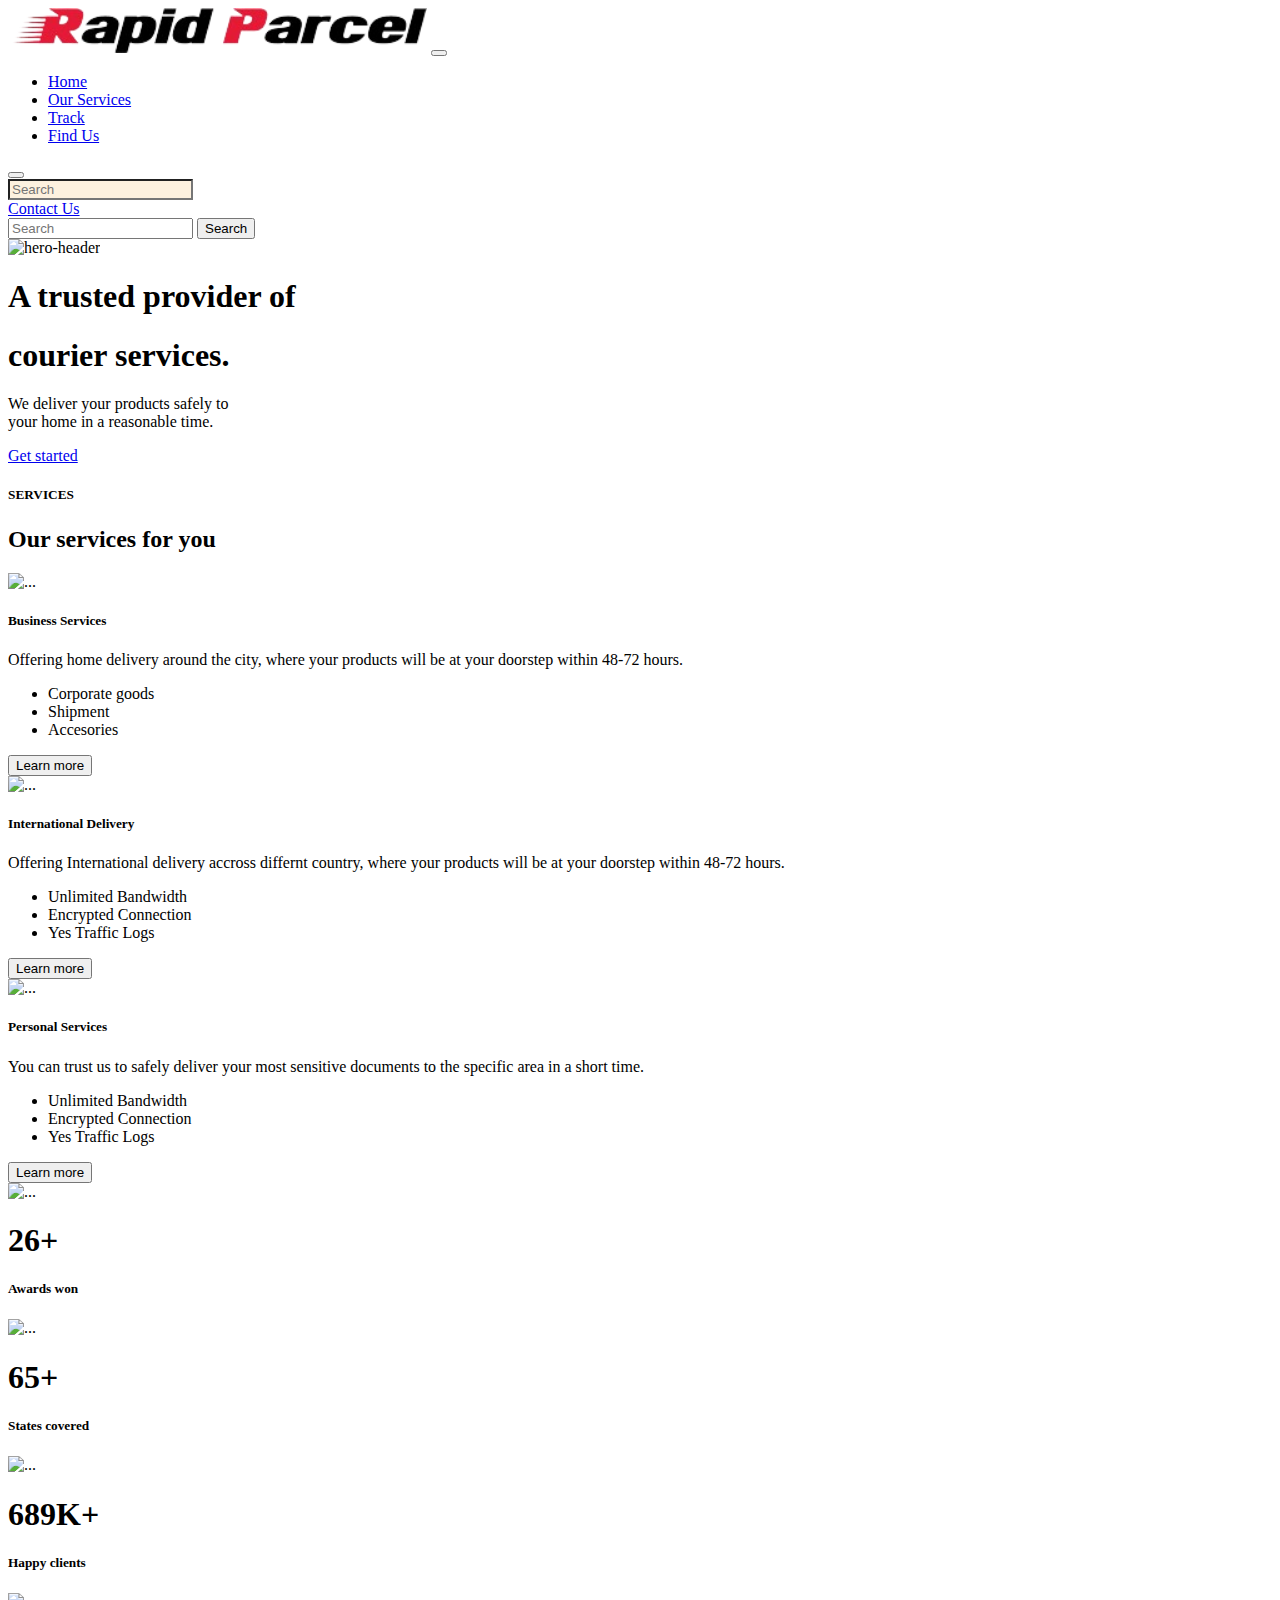
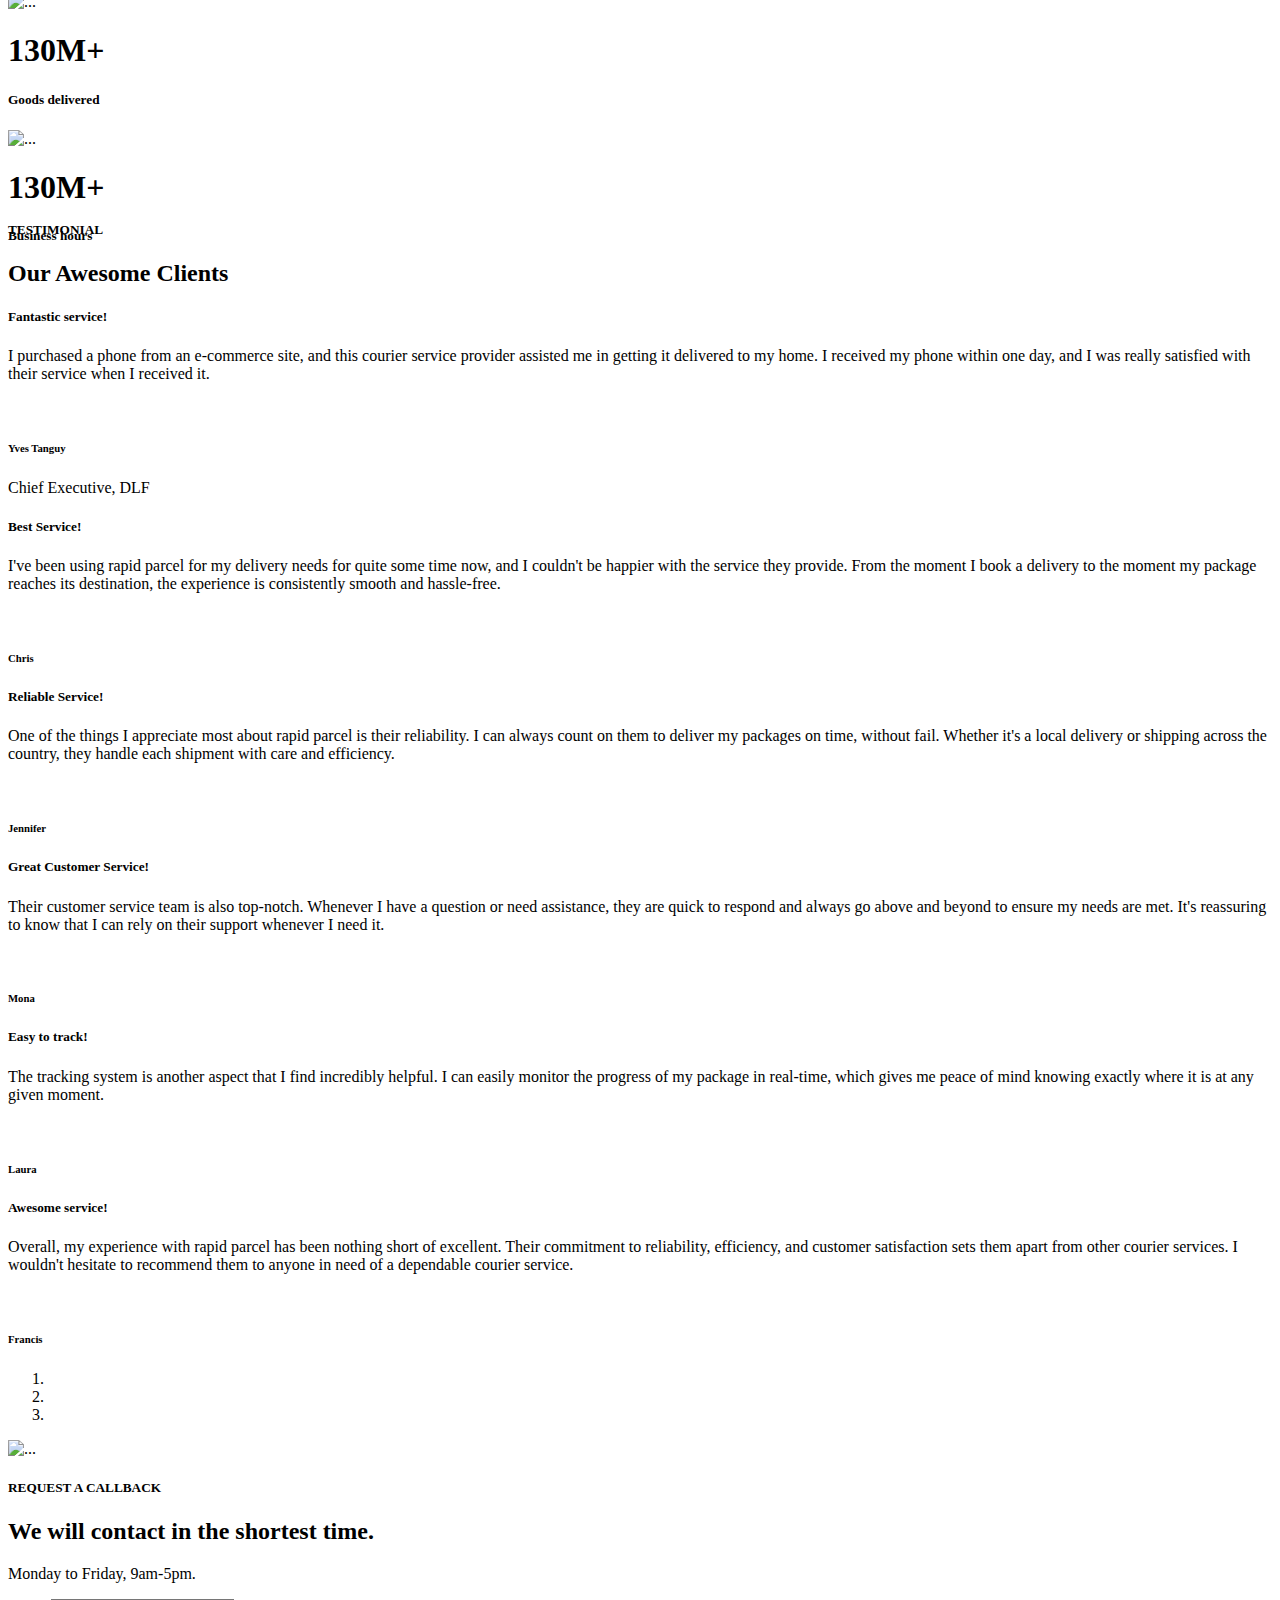
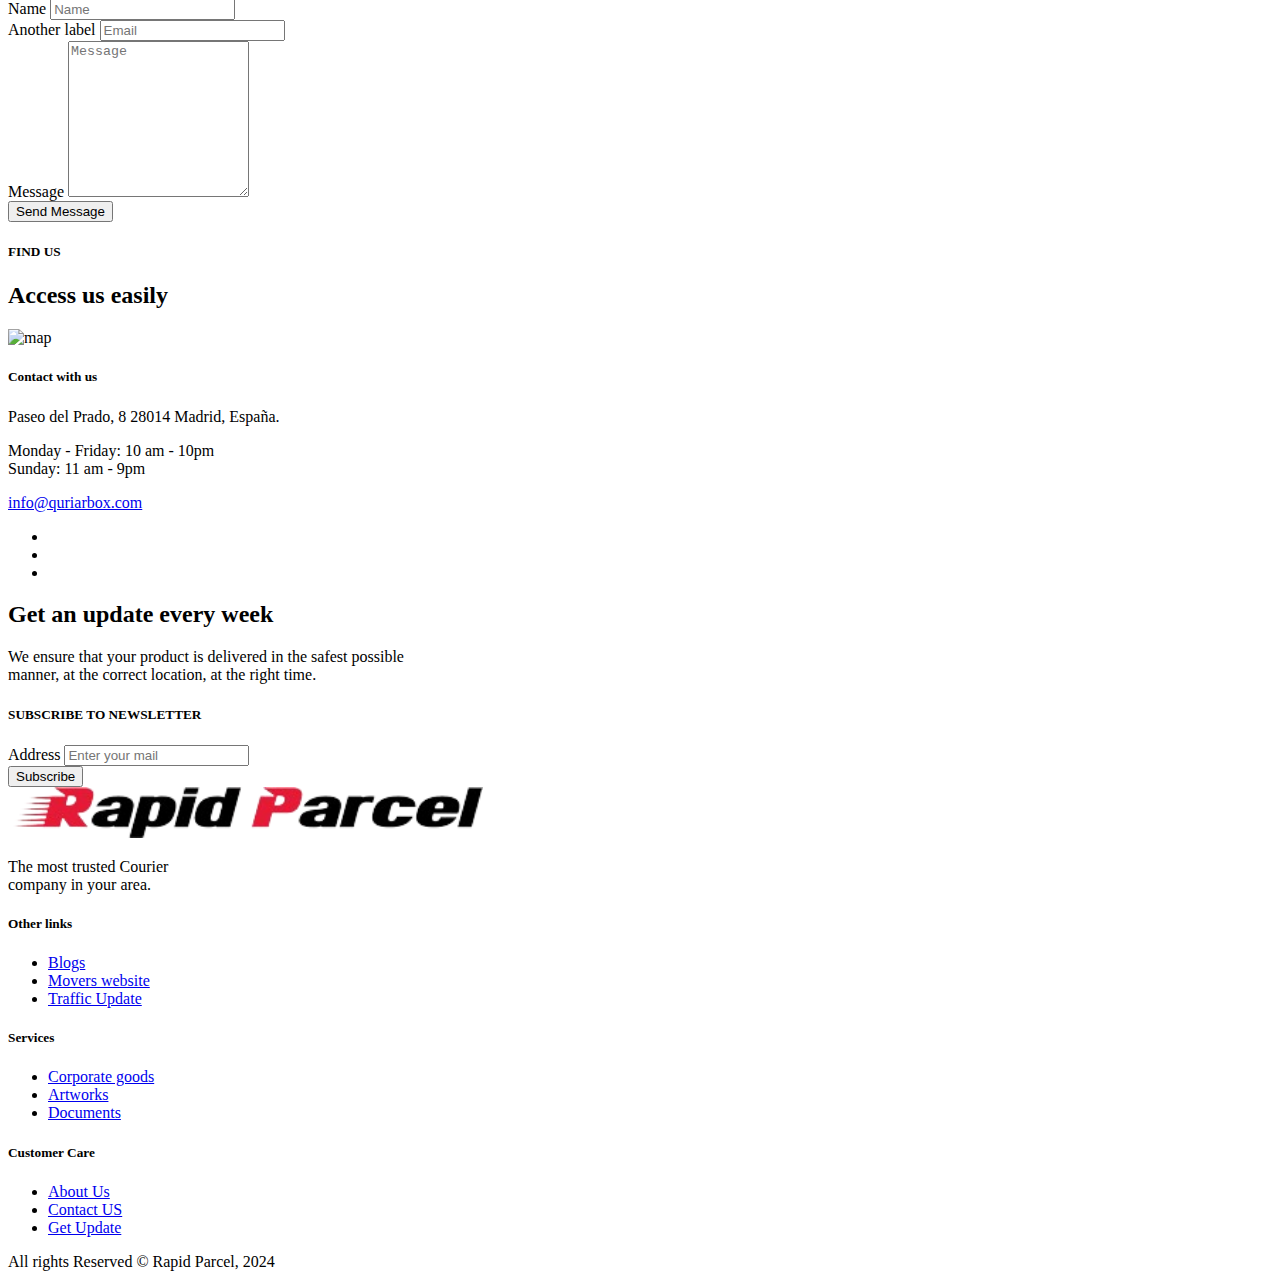
==== index.html @ f8f49213 "update" ====
<!DOCTYPE html>
<html lang="en-US" dir="ltr">

  <head>
    <meta charset="utf-8">
    <meta http-equiv="X-UA-Compatible" content="IE=edge">
    <meta name="viewport" content="width=device-width, initial-scale=1">


    <!-- ===============================================-->
    <!--    Document Title-->
    <!-- ===============================================-->
    <title>Rapid Parcel</title>


    <!-- ===============================================-->
    <!--    Favicons-->
    <!-- ===============================================-->
    <link rel="apple-touch-icon" sizes="180x180" href="assets/img/favicons/apple-touch-icon.png">
    <link rel="icon" type="image/png" sizes="32x32" href="assets/img/favicons/favicon-32x32.png">
    <link rel="icon" type="image/png" sizes="16x16" href="assets/img/favicons/favicon-16x16.png">
    <link rel="shortcut icon" type="image/x-icon" href="assets/img/favicons/favicon.ico">
    <link rel="manifest" href="assets/img/favicons/manifest.json">
    <meta name="msapplication-TileImage" content="assets/img/favicons/mstile-150x150.png">
    <meta name="theme-color" content="#ffffff">


    <!-- ===============================================-->
    <!--    Stylesheets-->
    <!-- ===============================================-->
    <link href="assets/css/theme.css" rel="stylesheet" />

  </head>


  <body>

    <!-- ===============================================-->
    <!--    Main Content-->
    <!-- ===============================================-->
    <main class="main" id="top">
      <nav class="navbar navbar-expand-lg navbar-light fixed-top py-3 d-block" data-navbar-on-scroll="data-navbar-on-scroll">
        <div class="container"><a class="navbar-brand" href="index.html"><img src="/public/assets/img/logo-2.png" height="45" alt="logo" /></a>
          <button class="navbar-toggler" type="button" data-bs-toggle="collapse" data-bs-target="#navbarSupportedContent" aria-controls="navbarSupportedContent" aria-expanded="false" aria-label="Toggle navigation"><span class="navbar-toggler-icon"> </span></button>
          <div class="collapse navbar-collapse border-top border-lg-0 mt-4 mt-lg-0" id="navbarSupportedContent">
            <ul class="navbar-nav ms-auto pt-2 pt-lg-0 font-base">
              <li class="nav-item px-2"><a class="nav-link" aria-current="page" href="index.html">Home</a></li>
              <li class="nav-item px-2"><a class="nav-link" href="#services">Our Services</a></li>
              <li class="nav-item px-2"><a class="nav-link" href="/public/track.html">Track</a></li>
              <li class="nav-item px-2"><a class="nav-link" href="#findUs">Find Us</a></li>
            </ul>
            <div class="dropdown d-none d-lg-block">
              <button class="btn bg-soft-warning ms-2" id="dropdownMenuButton1" type="submit" data-bs-toggle="dropdown" aria-expanded="false"><i class="fas fa-search text-warning"></i></button>
              <div class="dropdown-menu dropdown-menu-lg-end p-0 rounded" aria-labelledby="dropdownMenuButton1" style="top:55px">
                <form>
                  <input class="form-control border-200" type="search" placeholder="Search" aria-label="Search" style="background:#FDF1DF;" />
                </form>
              </div>
            </div><a class="btn btn-primary order-1 order-lg-0 ms-lg-3" href="#!">Contact Us</a>
            <form class="d-flex my-3 d-block d-lg-none">
              <input class="form-control me-2 border-200 bg-light" type="search" placeholder="Search" aria-label="Search" />
              <button class="btn btn-outline-primary" type="submit">Search</button>
            </form>
          </div>
        </div>
      </nav>
      <section class="py-xxl-10 pb-0" id="home">
        <div class="bg-holder bg-size" style="background-image:url(assets/img/gallery/hero-header-bg.png);background-position:top center;background-size:cover;">
        </div>
        <!--/.bg-holder-->

        <div class="container">
          <div class="row align-items-center">
            <div class="col-md-5 col-xl-6 col-xxl-7 order-0 order-md-1 text-end"><img class="pt-7 pt-md-0 w-100" src="assets/img/illustrations/hero.png" alt="hero-header" /></div>
            <div class="col-md-75 col-xl-6 col-xxl-5 text-md-start text-center py-8">
              <h1 class="fw-normal fs-6 fs-xxl-7">A trusted provider of </h1>
              <h1 class="fw-bolder fs-6 fs-xxl-7 mb-2">courier services.</h1>
              <p class="fs-1 mb-5">We deliver your products safely to <br />your home in a reasonable time. </p><a class="btn btn-primary me-2" href="#!" role="button">Get started<i class="fas fa-arrow-right ms-2"></i></a>
            </div>
          </div>
        </div>
      </section>


      <!-- ============================================-->
      <!-- <section> begin ============================-->
      <section class="py-7" id="services" container-xl="container-xl">

        <div class="container">
          <div class="row justify-content-center">
            <div class="col-md-8 col-lg-5 text-center mb-3">
              <h5 class="text-danger">SERVICES</h5>
              <h2>Our services for you</h2>
            </div>
          </div>
          <div class="row h-100 justify-content-center">
            <div class="col-md-4 pt-4 px-md-2 px-lg-3">
              <div class="card h-100 px-lg-5 card-span">
                <div class="card-body d-flex flex-column justify-content-around">
                  <div class="text-center pt-5"><img class="img-fluid" src="assets/img/icons/services-1.svg" alt="..." />
                    <h5 class="my-4">Business Services</h5>
                  </div>
                  <p>Offering home delivery around the city, where your products will be at your doorstep within 48-72 hours.</p>
                  <ul class="list-unstyled">
                    <li class="mb-2"><span class="me-2"><i class="fas fa-circle text-primary" style="font-size:.5rem"></i></span>Corporate goods
                    </li>
                    <li class="mb-2"><span class="me-2"><i class="fas fa-circle text-primary" style="font-size:.5rem"></i></span>Shipment
                    </li>
                    <li class="mb-2"><span class="me-2"><i class="fas fa-circle text-primary" style="font-size:.5rem"></i></span>Accesories
                    </li>
                  </ul>
                  <div class="text-center my-5">
                    <div class="d-grid">
                      <button class="btn btn-outline-danger" type="submit">Learn more </button>
                    </div>
                  </div>
                </div>
              </div>
            </div>
            <div class="col-md-4 pt-4 px-md-2 px-lg-3">
              <div class="card h-100 px-lg-5 card-span">
                <div class="card-body d-flex flex-column justify-content-around">
                  <div class="text-center pt-5"><img class="img-fluid" src="assets/img/icons/services-2.svg" alt="..." />
                    <h5 class="my-4">International Delivery</h5>
                  </div>
                  <p>Offering International delivery accross differnt country, where your products will be at your doorstep within 48-72 hours.</p>
                  <ul class="list-unstyled">
                    <li class="mb-2"><span class="me-2"><i class="fas fa-circle text-primary" style="font-size:.5rem"></i></span>Unlimited Bandwidth
                    </li>
                    <li class="mb-2"><span class="me-2"><i class="fas fa-circle text-primary" style="font-size:.5rem"></i></span>Encrypted Connection
                    </li>
                    <li class="mb-2"><span class="me-2"><i class="fas fa-circle text-primary" style="font-size:.5rem"></i></span>Yes Traffic Logs
                    </li>
                  </ul>
                  <div class="text-center my-5">
                    <div class="d-grid">
                      <button class="btn btn-danger hover-top btn-glow border-0" type="submit">Learn more</button>
                    </div>
                  </div>
                </div>
              </div>
            </div>
            <div class="col-md-4 pt-4 px-md-2 px-lg-3">
              <div class="card h-100 px-lg-5 card-span">
                <div class="card-body d-flex flex-column justify-content-around">
                  <div class="text-center pt-5"><img class="img-fluid" src="assets/img/icons/services-3.svg" alt="..." />
                    <h5 class="my-4">Personal Services</h5>
                  </div>
                  <p>You can trust us to safely deliver your most sensitive documents to the specific area in a short time.</p>
                  <ul class="list-unstyled">
                    <li class="mb-2"><span class="me-2"><i class="fas fa-circle text-primary" style="font-size:.5rem"></i></span>Unlimited Bandwidth
                    </li>
                    <li class="mb-2"><span class="me-2"><i class="fas fa-circle text-primary" style="font-size:.5rem"></i></span>Encrypted Connection
                    </li>
                    <li class="mb-2"><span class="me-2"><i class="fas fa-circle text-primary" style="font-size:.5rem"></i></span>Yes Traffic Logs
                    </li>
                  </ul>
                  <div class="text-center my-5">
                    <div class="d-grid">
                      <button class="btn btn-outline-danger" type="submit">Learn more </button>
                    </div>
                  </div>
                </div>
              </div>
            </div>
          </div>
        </div>
        <!-- end of .container-->

      </section>
      <!-- <section> close ============================-->
      <!-- ============================================-->




      <!-- ============================================-->
      <!-- <section> begin ============================-->
      <section class="pt-7 pb-0">

        <div class="container">
          <div class="row">
            <div class="col-6 col-lg mb-5">
              <div class="text-center"><img src="assets/img/icons/awards.png" alt="..." />
                <h1 class="text-primary mt-4">26+</h1>
                <h5 class="text-800">Awards won</h5>
              </div>
            </div>
            <div class="col-6 col-lg mb-5">
              <div class="text-center"><img src="assets/img/icons/states.png" alt="..." />
                <h1 class="text-primary mt-4">65+</h1>
                <h5 class="text-800">States covered</h5>
              </div>
            </div>
            <div class="col-6 col-lg mb-5">
              <div class="text-center"><img src="assets/img/icons/clients.png" alt="..." />
                <h1 class="text-primary mt-4">689K+</h1>
                <h5 class="text-800">Happy clients</h5>
              </div>
            </div>
            <div class="col-6 col-lg mb-5">
              <div class="text-center"><img src="assets/img/icons/goods.png" alt="..." />
                <h1 class="text-primary mt-4">130M+</h1>
                <h5 class="text-800">Goods delivered</h5>
              </div>
            </div>
            <div class="col-6 col-lg mb-5">
              <div class="text-center"><img src="assets/img/icons/business.png" alt="..." />
                <h1 class="text-primary mt-4">130M+</h1>
                <h5 class="text-800">Business hours</h5>
              </div>
            </div>
          </div>
        </div>
        <!-- end of .container-->

      </section>
      <!-- <section> close ============================-->
      <!-- ============================================-->




      <!-- ============================================-->
      <!-- <section> begin ============================-->
      <section>
<!-- 
        <div class="container">
          <div class="row">
            <div class="col-12">
              <div class="card bg-dark text-white py-4 py-sm-0"><img class="w-100" src="assets/img/gallery/video.png" alt="video" />
                <div class="card-img-overlay bg-dark-gradient d-flex flex-column flex-center"><img src="assets/img/icons/play.png" width="80" alt="play" />
                  <h5 class="text-primary">FASTEST DELIVERY</h5>
                  <p class="text-center">You can get your valuable item in the fastest period of<br class="d-none d-sm-block" />time with safety. Because your emergency<br class="d-none d-sm-block" />is our first priority.</p><a class="stretched-link" href="#" data-bs-toggle="modal" data-bs-target="#exampleModal"></a>
                  <div class="modal fade" id="exampleModal" tabindex="-1" aria-labelledby="exampleModalLabel" aria-hidden="true">
                    <div class="modal-dialog modal-lg modal-dialog-centered">
                      <div class="modal-content overflow-hidden">
                        <div class="modal-header p-0">
                          <div class="ratio ratio-16x9" id="exampleModalLabel">
                            <iframe src="https://www.youtube.com/embed/TlcP2aTOp-Q" title="YouTube video" allowfullscreen="allowfullscreen"></iframe>
                          </div>
                        </div>
                        <div class="modal-footer">
                          <button class="btn btn-primary" type="button" data-bs-dismiss="modal">Close</button>
                        </div>
                      </div>
                    </div>
                  </div>
                </div>
              </div>
            </div>
          </div>
        </div> -->
        <!-- end of .container-->

      </section>
      <!-- <section> close ============================-->
      <!-- ============================================-->




      <!-- ============================================-->
      <!-- <section> begin ============================-->
      <section class="py-7">

        <div class="container-fluid">
          <div class="row flex-center">
            <div class="bg-holder bg-size" style="background-image:url(assets/img/gallery/quote.png);background-position:top;background-size:auto;margin-left:-270px;margin-top:-45px;">
            </div>
            <!--/.bg-holder-->

            <div class="col-md-8 col-lg-5 text-center">
              <h5 class="text-danger">TESTIMONIAL</h5>
              <h2>Our Awesome Clients</h2>
            </div>
          </div>
          <div class="carousel slide pt-6" id="carouselExampleDark" data-bs-ride="carousel">
            <div class="carousel-inner">
              <div class="carousel-item active" data-bs-interval="10000">
                <div class="row h-100">
                  <div class="col-md-4 mb-3 mb-md-0">
                    <div class="card h-100 card-span p-3">
                      <div class="card-body">
                        <h5 class="mb-0 text-primary">Fantastic service!</h5>
                        <p class="card-text pt-3">I purchased a phone from an e-commerce site, and this courier service provider assisted me in getting it delivered to my home. I received my phone within one day, and I was really satisfied with their service when I received it. </p>
                        <div class="d-xl-flex justify-content-between align-items-center">
                          <div class="d-flex align-items-center mb-3"><i class="fas fa-star text-primary me-1"></i><i class="fas fa-star text-primary me-1"></i><i class="fas fa-star text-primary me-1"></i><i class="fas fa-star text-primary me-1"></i><i class="fas fa-star text-primary me-1"></i></div>
                          <div class="d-flex align-items-center"><img class="img-fluid" src="assets/img/icons/avatar.png" alt="" />
                            <div class="flex-1 ms-3">
                              <h6 class="mb-0 fs--1 text-1000 fw-medium">Yves Tanguy</h6>
                              <p class="fs--2 fw-normal mb-0">Chief Executive, DLF</p>
                            </div>
                          </div>
                        </div>
                      </div>
                    </div>
                  </div>
                  <div class="col-md-4 mb-3 mb-md-0">
                    <div class="card h-100 card-span p-3">
                      <div class="card-body">
                        <h5 class="mb-0 text-primary">Best Service!</h5>
                        <p class="card-text pt-3">I've been using rapid parcel for my delivery needs for quite some time now, and I couldn't be happier with the service they provide. From the moment I book a delivery to the moment my package reaches its destination, the experience is consistently smooth and hassle-free.</p>
                        <div class="d-xl-flex justify-content-between align-items-center">
                          <div class="d-flex align-items-center mb-3"><i class="fas fa-star text-primary me-1"></i><i class="fas fa-star text-primary me-1"></i><i class="fas fa-star text-primary me-1"></i><i class="fas fa-star text-primary me-1"></i><i class="fas fa-star text-primary me-1"></i></div>
                          <div class="d-flex align-items-center"><img class="img-fluid" src="assets/img/icons/avatar.png" alt="" />
                            <div class="flex-1 ms-3">
                              <h6 class="mb-0 fs--1 text-1000 fw-medium">Chris</h6>
                              <!-- <p class="fs--2 fw-normal mb-0">Chief Executive, DLF</p> -->
                            </div>
                          </div>
                        </div>
                      </div>
                    </div>
                  </div>
                  <div class="col-md-4 mb-3 mb-md-0">
                    <div class="card h-100 card-span p-3">
                      <div class="card-body">
                        <h5 class="mb-0 text-primary">Reliable Service!</h5>
                        <p class="card-text pt-3">One of the things I appreciate most about rapid parcel is their reliability. I can always count on them to deliver my packages on time, without fail. Whether it's a local delivery or shipping across the country, they handle each shipment with care and efficiency.</p>
                        <div class="d-xl-flex justify-content-between align-items-center">
                          <div class="d-flex align-items-center mb-3"><i class="fas fa-star text-primary me-1"></i><i class="fas fa-star text-primary me-1"></i><i class="fas fa-star text-primary me-1"></i><i class="fas fa-star text-primary me-1"></i><i class="fas fa-star text-primary me-1"></i></div>
                          <div class="d-flex align-items-center"><img class="img-fluid" src="assets/img/icons/avatar.png" alt="" />
                            <div class="flex-1 ms-3">
                              <h6 class="mb-0 fs--1 text-1000 fw-medium">Jennifer</h6>
                              <p class="fs--2 fw-normal mb-0"></p>
                            </div>
                          </div>
                        </div>
                      </div>
                    </div>
                  </div>
                </div>
              </div>
              <div class="carousel-item" data-bs-interval="2000">
                <div class="row h-100">
                  <div class="col-md-4 mb-3 mb-md-0">
                    <div class="card h-100 card-span p-3">
                      <div class="card-body">
                        <h5 class="mb-0 text-primary">Great Customer Service!</h5>
                        <p class="card-text pt-3">Their customer service team is also top-notch. Whenever I have a question or need assistance, they are quick to respond and always go above and beyond to ensure my needs are met. It's reassuring to know that I can rely on their support whenever I need it.</p>
                        <div class="d-xl-flex justify-content-between align-items-center">
                          <div class="d-flex align-items-center mb-3"><i class="fas fa-star text-primary me-1"></i><i class="fas fa-star text-primary me-1"></i><i class="fas fa-star text-primary me-1"></i><i class="fas fa-star text-primary me-1"></i><i class="fas fa-star text-primary me-1"></i></div>
                          <div class="d-flex align-items-center"><img class="img-fluid" src="assets/img/icons/avatar.png" alt="" />
                            <div class="flex-1 ms-3">
                              <h6 class="mb-0 fs--1 text-1000 fw-medium">Mona</h6>
                              <p class="fs--2 fw-normal mb-0"></p>
                            </div>
                          </div>
                        </div>
                      </div>
                    </div>
                  </div>
                  <div class="col-md-4 mb-3 mb-md-0">
                    <div class="card h-100 card-span p-3">
                      <div class="card-body">
                        <h5 class="mb-0 text-primary">Easy to track!</h5>
                        <p class="card-text pt-3">The tracking system is another aspect that I find incredibly helpful. I can easily monitor the progress of my package in real-time, which gives me peace of mind knowing exactly where it is at any given moment.</p>
                        <div class="d-xl-flex justify-content-between align-items-center">
                          <div class="d-flex align-items-center mb-3"><i class="fas fa-star text-primary me-1"></i><i class="fas fa-star text-primary me-1"></i><i class="fas fa-star text-primary me-1"></i><i class="fas fa-star text-primary me-1"></i><i class="fas fa-star text-primary me-1"></i></div>
                          <div class="d-flex align-items-center"><img class="img-fluid" src="assets/img/icons/avatar.png" alt="" />
                            <div class="flex-1 ms-3">
                              <h6 class="mb-0 fs--1 text-1000 fw-medium">Laura</h6>
                              <p class="fs--2 fw-normal mb-0"></p>
                            </div>
                          </div>
                        </div>
                      </div>
                    </div>
                  </div>
                  <div class="col-md-4 mb-3 mb-md-0">
                    <div class="card h-100 card-span p-3">
                      <div class="card-body">
                        <h5 class="mb-0 text-primary">Awesome service!</h5>
                        <p class="card-text pt-3">Overall, my experience with rapid parcel has been nothing short of excellent. Their commitment to reliability, efficiency, and customer satisfaction sets them apart from other courier services. I wouldn't hesitate to recommend them to anyone in need of a dependable courier service.</p>
                        <div class="d-xl-flex justify-content-between align-items-center">
                          <div class="d-flex align-items-center mb-3"><i class="fas fa-star text-primary me-1"></i><i class="fas fa-star text-primary me-1"></i><i class="fas fa-star text-primary me-1"></i><i class="fas fa-star text-primary me-1"></i><i class="fas fa-star text-primary me-1"></i></div>
                          <div class="d-flex align-items-center"><img class="img-fluid" src="assets/img/icons/avatar.png" alt="" />
                            <div class="flex-1 ms-3">
                              <h6 class="mb-0 fs--1 text-1000 fw-medium">Francis</h6>
                              <p class="fs--2 fw-normal mb-0"></p>
                            </div>
                          </div>
                        </div>
                      </div>
                    </div>
                  </div>
                </div>
              </div>
              <!-- <div class="carousel-item">
                <div class="row h-100">
                  <div class="col-md-4 mb-3 mb-md-0">
                    <div class="card h-100 card-span p-3">
                      <div class="card-body">
                        <h5 class="mb-0 text-primary">Fantastic service!</h5>
                        <p class="card-text pt-3">I purchased a phone from an e-commerce site, and this courier service provider assisted me in getting it delivered to my home. I received my phone within one day, and I was really satisfied with their service when I received it. </p>
                        <div class="d-xl-flex justify-content-between align-items-center">
                          <div class="d-flex align-items-center mb-3"><i class="fas fa-star text-primary me-1"></i><i class="fas fa-star text-primary me-1"></i><i class="fas fa-star text-primary me-1"></i><i class="fas fa-star text-primary me-1"></i><i class="fas fa-star text-primary me-1"></i></div>
                          <div class="d-flex align-items-center"><img class="img-fluid" src="assets/img/icons/avatar.png" alt="" />
                            <div class="flex-1 ms-3">
                              <h6 class="mb-0 fs--1 text-1000 fw-medium">Yves Tanguy</h6>
                              <p class="fs--2 fw-normal mb-0">Chief Executive, DLF</p>
                            </div>
                          </div>
                        </div>
                      </div>
                    </div>
                  </div>
                  <div class="col-md-4 mb-3 mb-md-0">
                    <div class="card h-100 card-span p-3">
                      <div class="card-body">
                        <h5 class="mb-0 text-primary">Fantastic service!</h5>
                        <p class="card-text pt-3">“I purchased a phone from an e-commerce site, and this courier service provider assisted me in getting it delivered to my home. I received my phone within one day, and I was really satisfied with their service when I received it. </p>
                        <div class="d-xl-flex justify-content-between align-items-center">
                          <div class="d-flex align-items-center mb-3"><i class="fas fa-star text-primary me-1"></i><i class="fas fa-star text-primary me-1"></i><i class="fas fa-star text-primary me-1"></i><i class="fas fa-star text-primary me-1"></i><i class="fas fa-star text-primary me-1"></i></div>
                          <div class="d-flex align-items-center"><img class="img-fluid" src="assets/img/icons/avatar.png" alt="" />
                            <div class="flex-1 ms-3">
                              <h6 class="mb-0 fs--1 text-1000 fw-medium">Kim Young Jou</h6>
                              <p class="fs--2 fw-normal mb-0">Chief Executive, DLF</p>
                            </div>
                          </div>
                        </div>
                      </div>
                    </div>
                  </div>
                  <div class="col-md-4 mb-3 mb-md-0">
                    <div class="card h-100 card-span p-3">
                      <div class="card-body">
                        <h5 class="mb-0 text-primary">Fantastic service!</h5>
                        <p class="card-text pt-3">I purchased a phone from an e-commerce site, and this courier service provider assisted me in getting it delivered to my home. I received my phone within one day, and I was really satisfied with their service when I received it. .</p>
                        <div class="d-xl-flex justify-content-between align-items-center">
                          <div class="d-flex align-items-center mb-3"><i class="fas fa-star text-primary me-1"></i><i class="fas fa-star text-primary me-1"></i><i class="fas fa-star text-primary me-1"></i><i class="fas fa-star text-primary me-1"></i><i class="fas fa-star text-primary me-1"></i></div>
                          <div class="d-flex align-items-center"><img class="img-fluid" src="assets/img/icons/avatar.png" alt="" />
                            <div class="flex-1 ms-3">
                              <h6 class="mb-0 fs--1 text-1000 fw-medium">Yves Tanguy</h6>
                              <p class="fs--2 fw-normal mb-0">Chief Executive, DLF</p>
                            </div>
                          </div>
                        </div>
                      </div>
                    </div>
                  </div>
                </div>
              </div> -->
            </div>
            <div class="row px-3 px-md-0 mt-6">
              <div class="col-12 position-relative">
                <ol class="carousel-indicators">
                  <li class="active" data-bs-target="#carouselExampleDark" data-bs-slide-to="0"></li>
                  <li data-bs-target="#carouselExampleDark" data-bs-slide-to="1"></li>
                  <li data-bs-target="#carouselExampleDark" data-bs-slide-to="2"></li>
                </ol>
              </div>
            </div>
          </div>
        </div>
        <!-- end of .container-->

      </section>
      <!-- <section> close ============================-->
      <!-- ============================================-->




      <!-- ============================================-->
      <!-- <section> begin ============================-->
      <section>

        <div class="container">
          <div class="row justify-content-center">
            <div class="col-md-6 col-lg-5 col-xl-4"><img src="assets/img/illustrations/callback.png" alt="..." />
              <h5 class="text-danger">REQUEST A CALLBACK</h5>
              <h2>We will contact in the shortest time.</h2>
              <p class="text-muted">Monday to Friday, 9am-5pm.</p>
            </div>
            <div class="col-md-6 col-lg-5 col-xl-4">
              <form class="row">
                <div class="mb-3">
                  <label class="form-label visually-hidden" for="inputName">Name</label>
                  <input class="form-control form-quriar-control" id="inputName" type="text" placeholder="Name" />
                </div>
                <div class="mb-3">
                  <label class="form-label visually-hidden" for="inputEmail">Another label</label>
                  <input class="form-control form-quriar-control" id="inputEmail" type="email" placeholder="Email" />
                </div>
                <div class="mb-5">
                  <label class="form-label visually-hidden" for="validationTextarea">Message</label>
                  <textarea class="form-control form-quriar-control is-invalid border-400" id="validationTextarea" placeholder="Message" style="height: 150px" required="required"></textarea>
                </div>
                <div class="d-grid">
                  <button class="btn btn-primary" type="submit">Send Message<i class="fas fa-paper-plane ms-2"></i></button>
                </div>
              </form>
            </div>
          </div>
        </div>
        <!-- end of .container-->

      </section>
      <!-- <section> close ============================-->
      <!-- ============================================-->




      <!-- ============================================-->
      <!-- <section> begin ============================-->
      <section id="findUs">

        <div class="container">
          <div class="row justify-content-center">
            <div class="col-md-8 col-lg-5 mb-6 text-center">
              <h5 class="text-danger">FIND US</h5>
              <h2>Access us easily</h2>
            </div>
            <div class="col-12">
              <div class="card card-span rounded-2 mb-3">
                <div class="row">
                  <div class="col-md-6 col-lg-7 d-flex"><img class="w-100 fit-cover rounded-md-start rounded-top rounded-md-top-0" src="assets/img/gallery/map.svg" alt="map" /></div>
                  <div class="col-md-6 col-lg-5 d-flex flex-center">
                    <div class="card-body">
                      <h5>Contact with us</h5>
                      <p class="text-700 my-4"> <i class="fas fa-map-marker-alt text-warning me-3"></i><span>Paseo del Prado, 8 28014 Madrid, España.</span></p>
                      <p><i class="fas fa-phone-alt text-warning me-3"></i><span class="text-700">Monday - Friday: 10 am - 10pm<br/><span class="ps-4">Sunday: 11 am - 9pm  </span></span></p>
                      <p><i class="fas fa-envelope text-warning me-3"> </i><a class="text-700" href="mailto:vctung@outlook.com"> info@quriarbox.com</a></p>
                      <ul class="list-unstyled list-inline mt-5">
                        <li class="list-inline-item"><a class="text-decoration-none" href="#!"><i class="fab fa-facebook-square fs-2"></i></a></li>
                        <li class="list-inline-item"><a class="text-decoration-none" href="#!"><i class="fab fa-instagram-square fs-2"></i></a></li>
                        <li class="list-inline-item"><a class="text-decoration-none" href="#!"><i class="fab fa-twitter-square fs-2"></i></a></li>
                      </ul>
                    </div>
                  </div>
                </div>
              </div>
              <div class="text-center">
                <!-- <button class="btn btn-primary px-5" type="submit"><i class="fas fa-phone-alt me-2"></i><a class="text-light" href="tel:123-456789">Call us to delivery 123-456789</a></button> -->
              </div>
            </div>
          </div>
        </div>
        <!-- end of .container-->

      </section>
      <!-- <section> close ============================-->
      <!-- ============================================-->




      <!-- ============================================-->
      <!-- <section> begin ============================-->
      <section class="bg-1000">

        <div class="container">
          <div class="row">
            <div class="col-lg-6">
              <h2 class="fw-bold text-white">Get an update every week</h2>
              <p class="text-300">We ensure that your product is delivered in the safest possible<br />manner, at the correct location, at the right time.</p>
            </div>
            <div class="col-lg-6">
              <h5 class="text-primary mb-3">SUBSCRIBE TO NEWSLETTER </h5>
              <form class="row gx-2 gy-2 align-items-center">
                <div class="col">
                  <div class="input-group-icon">
                    <label class="visually-hidden" for="inputEmailCta">Address</label>
                    <input class="form-control input-box form-quriar-control text-light" id="inputEmailCta" type="email" placeholder="Enter your mail" />
                  </div>
                </div>
                <div class="d-grid gap-3 col-sm-auto">
                  <button class="btn btn-danger" type="submit">Subscribe</button>
                </div>
              </form>
            </div>
          </div>
        </div>
        <!-- end of .container-->

      </section>
      <!-- <section> close ============================-->
      <!-- ============================================-->




      <!-- ============================================-->
      <!-- <section> begin ============================-->
      <section class="bg-900 pb-0 pt-5">

        <div class="container">
          <div class="row">
            <div class="col-12 col-sm-12 col-lg-6 mb-4 order-0 order-sm-0"><a class="text-decoration-none" href="#"><img src="/public/assets/img/logo-2.png" height="51" alt="" /></a>
              <p class="text-500 my-4">The most trusted Courier<br />company in your area.</p>
            </div>
            <div class="col-6 col-sm-4 col-lg-2 mb-3 order-2 order-sm-1">
              <h5 class="lh-lg fw-bold mb-4 text-light font-sans-serif">Other links </h5>
              <ul class="list-unstyled mb-md-4 mb-lg-0">
                <li class="lh-lg"><a class="text-500" href="#!">Blogs</a></li>
                <li class="lh-lg"><a class="text-500" href="#!">Movers website</a></li>
                <li class="lh-lg"><a class="text-500" href="#!">Traffic Update</a></li>
              </ul>
            </div>
            <div class="col-6 col-sm-4 col-lg-2 mb-3 order-3 order-sm-2">
              <h5 class="lh-lg fw-bold text-light mb-4 font-sans-serif">Services</h5>
              <ul class="list-unstyled mb-md-4 mb-lg-0">
                <li class="lh-lg"><a class="text-500" href="#!">Corporate goods</a></li>
                <li class="lh-lg"><a class="text-500" href="#!">Artworks</a></li>
                <li class="lh-lg"><a class="text-500" href="#!">Documents</a></li>
              </ul>
            </div>
            <div class="col-6 col-sm-4 col-lg-2 mb-3 order-3 order-sm-2">
              <h5 class="lh-lg fw-bold text-light mb-4 font-sans-serif"> Customer Care</h5>
              <ul class="list-unstyled mb-md-4 mb-lg-0">
                <li class="lh-lg"><a class="text-500" href="#!">About Us</a></li>
                <li class="lh-lg"><a class="text-500" href="#!">Contact US</a></li>
                <li class="lh-lg"><a class="text-500" href="#!">Get Update</a></li>
              </ul>
            </div>
          </div>
        </div>
        <!-- end of .container-->

      </section>
      <!-- <section> close ============================-->
      <!-- ============================================-->




      <!-- ============================================-->
      <!-- <section> begin ============================-->
      <section class="py-0 bg-1000">

        <div class="container">
          <div class="row justify-content-md-between justify-content-evenly py-4">
            <div class="col-12 col-sm-8 col-md-6 col-lg-auto text-center text-md-start">
              <p class="fs--1 my-2 fw-bold text-200">All rights Reserved &copy; Rapid Parcel, 2024</p>
            </div>
            <!-- <div class="col-12 col-sm-8 col-md-6">
              <p class="fs--1 my-2 text-center text-md-end text-200"> Made with&nbsp;
                <svg class="bi bi-suit-heart-fill" xmlns="http://www.w3.org/2000/svg" width="12" height="12" fill="#F95C19" viewBox="0 0 16 16">
                  <path d="M4 1c2.21 0 4 1.755 4 3.92C8 2.755 9.79 1 12 1s4 1.755 4 3.92c0 3.263-3.234 4.414-7.608 9.608a.513.513 0 0 1-.784 0C3.234 9.334 0 8.183 0 4.92 0 2.755 1.79 1 4 1z"></path>
                </svg>&nbsp;by&nbsp;<a class="fw-bold text-primary" href="https://themewagon.com/" target="_blank">ThemeWagon </a>
              </p>
            </div> -->
          </div>
        </div>
        <!-- end of .container-->

      </section>
      <!-- <section> close ============================-->
      <!-- ============================================-->


    </main>
    <!-- ===============================================-->
    <!--    End of Main Content-->
    <!-- ===============================================-->




    <!-- ===============================================-->
    <!--    JavaScripts-->
    <!-- ===============================================-->
    <script src="vendors/@popperjs/popper.min.js"></script>
    <script src="vendors/bootstrap/bootstrap.min.js"></script>
    <script src="vendors/is/is.min.js"></script>
    <script src="https://polyfill.io/v3/polyfill.min.js?features=window.scroll"></script>
    <script src="vendors/fontawesome/all.min.js"></script>
    <script src="assets/js/theme.js"></script>

    <link href="https://fonts.googleapis.com/css2?family=Raleway:wght@200;300;400;500;600;700;800&amp;display=swap" rel="stylesheet">
  </body>

</html>
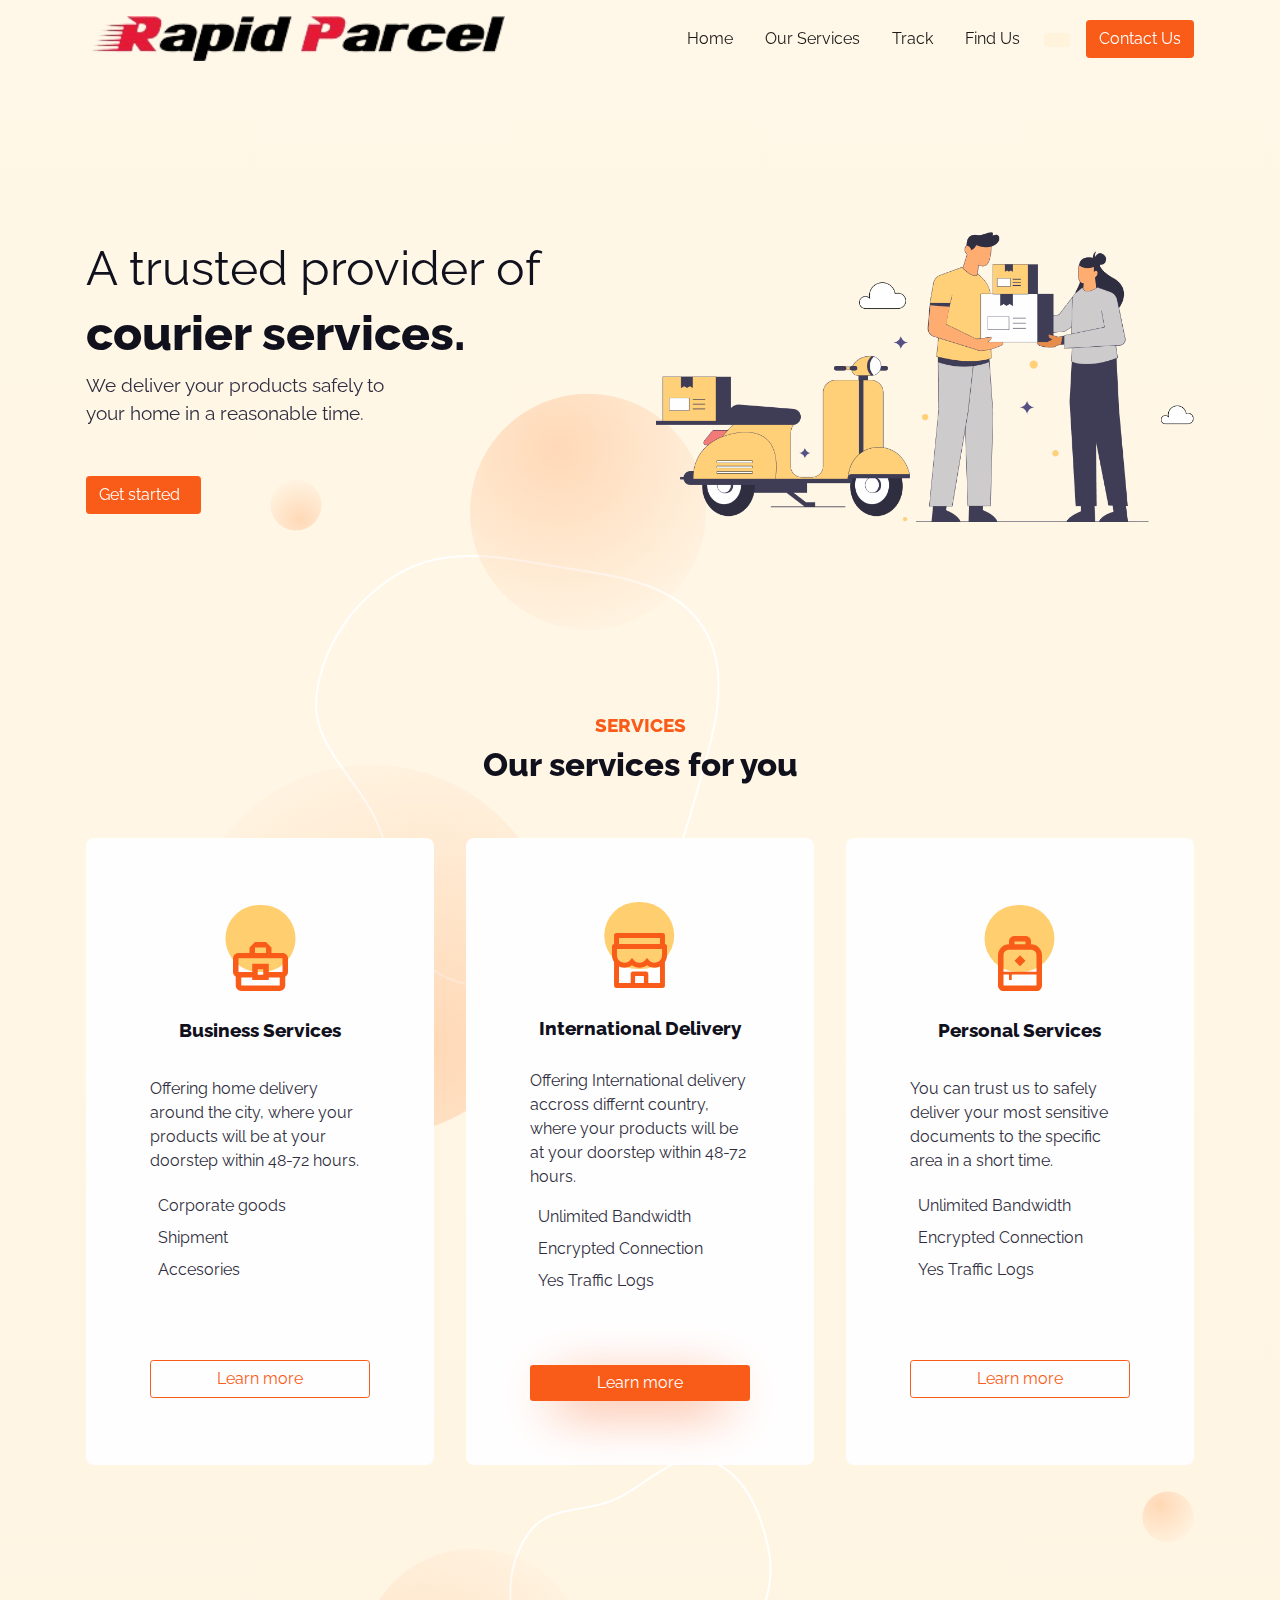
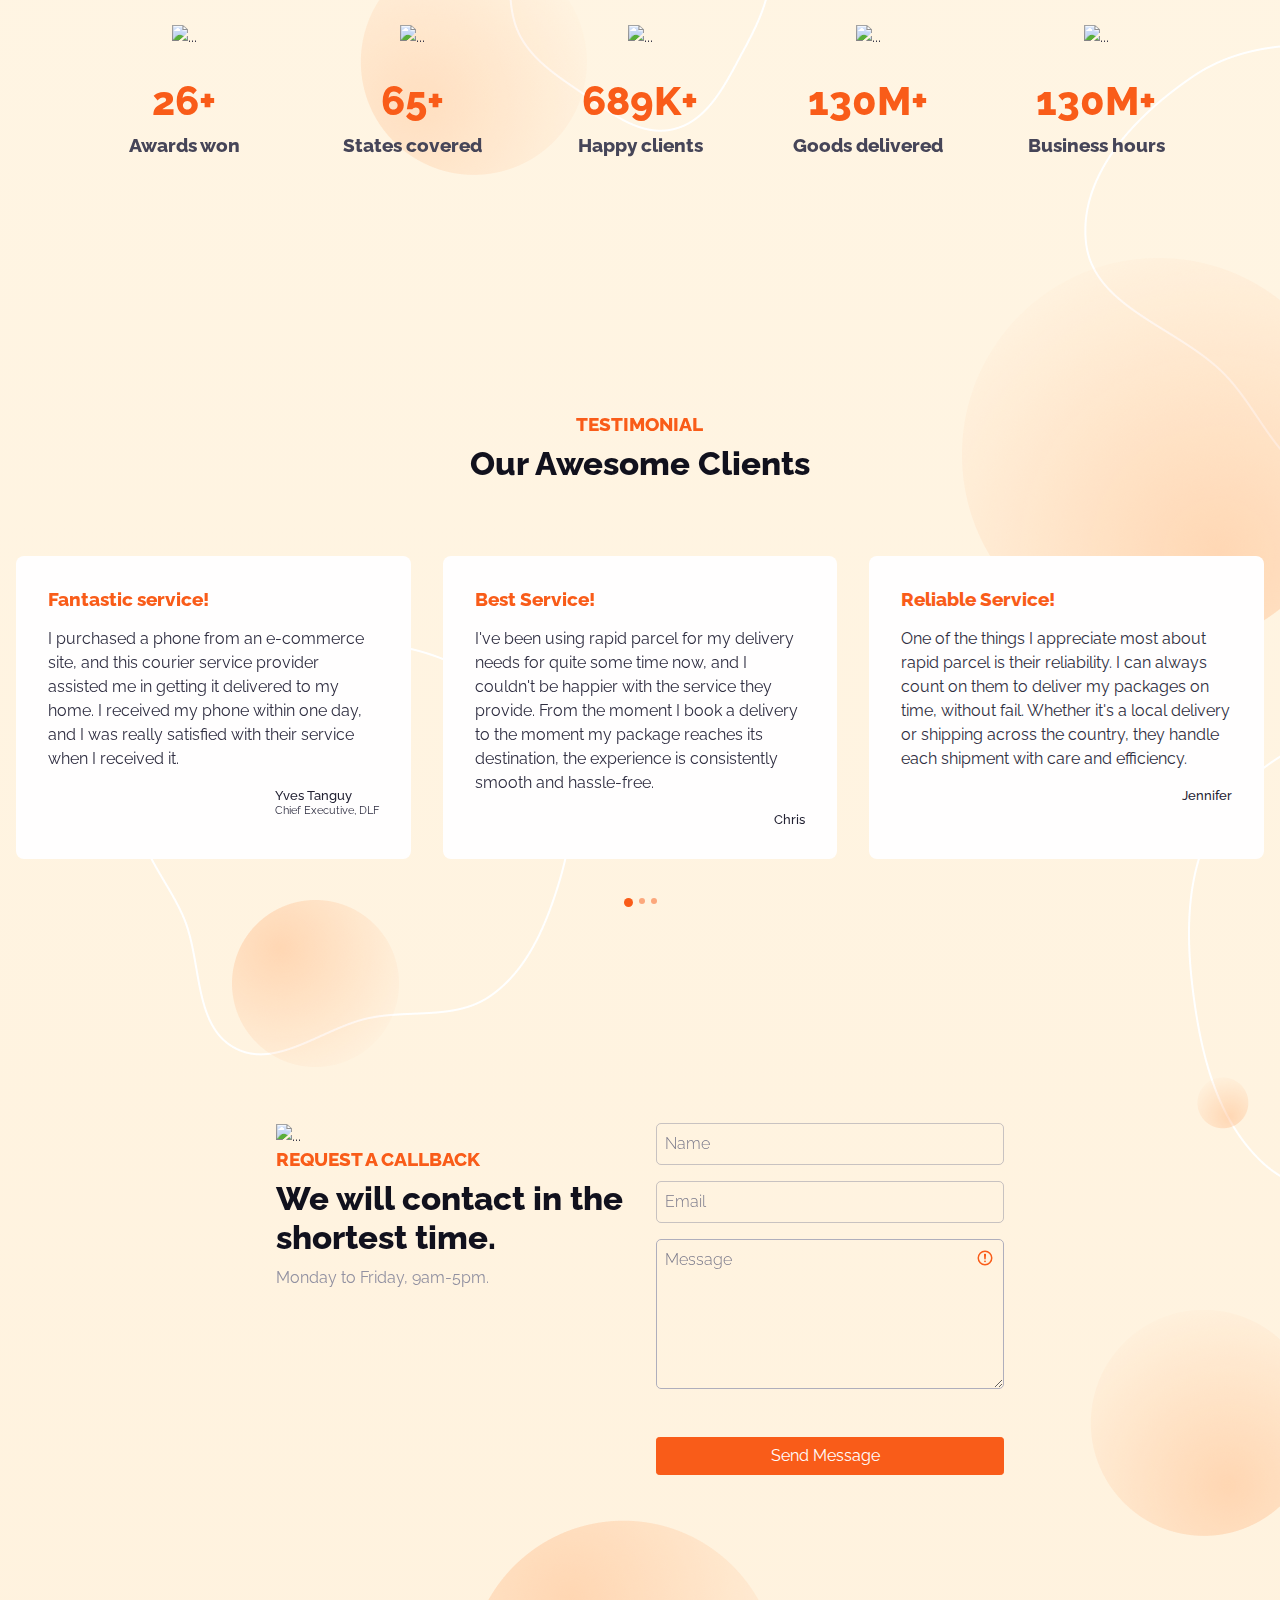
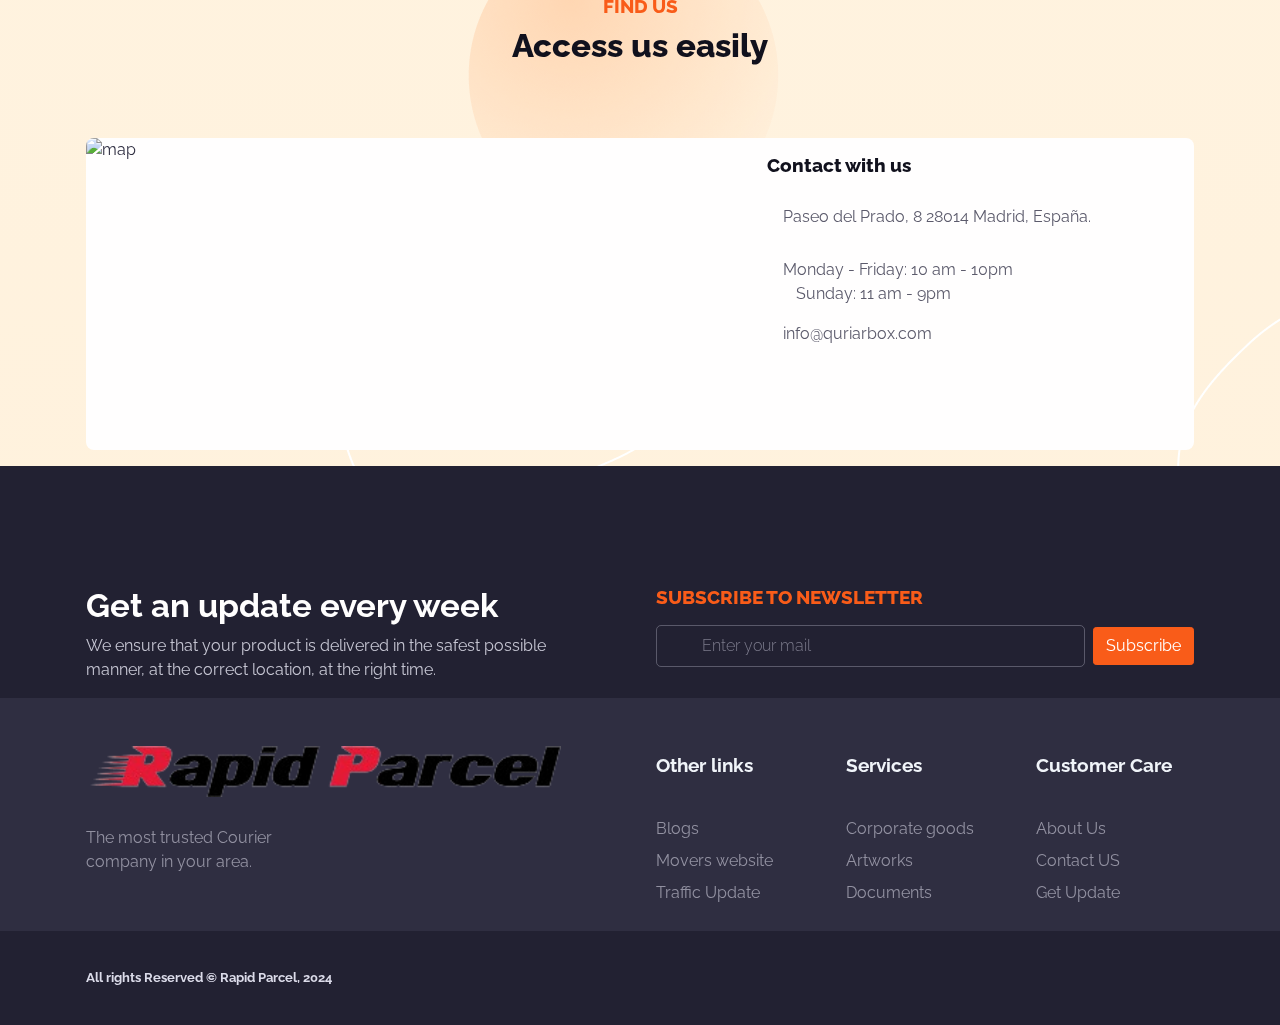
==== commit e787c0f7: "update-images" ====
--- a/index.html
+++ b/index.html
@@ -21,6 +21,7 @@
     <link rel="icon" type="image/png" sizes="16x16" href="assets/img/favicons/favicon-16x16.png">
     <link rel="shortcut icon" type="image/x-icon" href="assets/img/favicons/favicon.ico">
     <link rel="manifest" href="assets/img/favicons/manifest.json">
+    <link rel="stylesheet" href="/public/assets/css/theme.css">
     <meta name="msapplication-TileImage" content="assets/img/favicons/mstile-150x150.png">
     <meta name="theme-color" content="#ffffff">
 
@@ -46,7 +47,7 @@
             <ul class="navbar-nav ms-auto pt-2 pt-lg-0 font-base">
               <li class="nav-item px-2"><a class="nav-link" aria-current="page" href="index.html">Home</a></li>
               <li class="nav-item px-2"><a class="nav-link" href="#services">Our Services</a></li>
-              <li class="nav-item px-2"><a class="nav-link" href="/public/track.html">Track</a></li>
+              <li class="nav-item px-2"><a class="nav-link" href="/track.html">Track</a></li>
               <li class="nav-item px-2"><a class="nav-link" href="#findUs">Find Us</a></li>
             </ul>
             <div class="dropdown d-none d-lg-block">
@@ -71,7 +72,7 @@
 
         <div class="container">
           <div class="row align-items-center">
-            <div class="col-md-5 col-xl-6 col-xxl-7 order-0 order-md-1 text-end"><img class="pt-7 pt-md-0 w-100" src="assets/img/illustrations/hero.png" alt="hero-header" /></div>
+            <div class="col-md-5 col-xl-6 col-xxl-7 order-0 order-md-1 text-end"><img class="pt-7 pt-md-0 w-100" src="/public/assets/img/illustrations/hero.png" alt="hero-header" /></div>
             <div class="col-md-75 col-xl-6 col-xxl-5 text-md-start text-center py-8">
               <h1 class="fw-normal fs-6 fs-xxl-7">A trusted provider of </h1>
               <h1 class="fw-bolder fs-6 fs-xxl-7 mb-2">courier services.</h1>
@@ -97,7 +98,7 @@
             <div class="col-md-4 pt-4 px-md-2 px-lg-3">
               <div class="card h-100 px-lg-5 card-span">
                 <div class="card-body d-flex flex-column justify-content-around">
-                  <div class="text-center pt-5"><img class="img-fluid" src="assets/img/icons/services-1.svg" alt="..." />
+                  <div class="text-center pt-5"><img class="img-fluid" src="/public/assets/img/icons/services-1.svg" alt="..." />
                     <h5 class="my-4">Business Services</h5>
                   </div>
                   <p>Offering home delivery around the city, where your products will be at your doorstep within 48-72 hours.</p>
@@ -120,7 +121,7 @@
             <div class="col-md-4 pt-4 px-md-2 px-lg-3">
               <div class="card h-100 px-lg-5 card-span">
                 <div class="card-body d-flex flex-column justify-content-around">
-                  <div class="text-center pt-5"><img class="img-fluid" src="assets/img/icons/services-2.svg" alt="..." />
+                  <div class="text-center pt-5"><img class="img-fluid" src="/public/assets/img/icons/services-2.svg" alt="..." />
                     <h5 class="my-4">International Delivery</h5>
                   </div>
                   <p>Offering International delivery accross differnt country, where your products will be at your doorstep within 48-72 hours.</p>
@@ -143,7 +144,7 @@
             <div class="col-md-4 pt-4 px-md-2 px-lg-3">
               <div class="card h-100 px-lg-5 card-span">
                 <div class="card-body d-flex flex-column justify-content-around">
-                  <div class="text-center pt-5"><img class="img-fluid" src="assets/img/icons/services-3.svg" alt="..." />
+                  <div class="text-center pt-5"><img class="img-fluid" src="/public/assets/img/icons/services-3.svg" alt="..." />
                     <h5 class="my-4">Personal Services</h5>
                   </div>
                   <p>You can trust us to safely deliver your most sensitive documents to the specific area in a short time.</p>
--- a/public/assets/css/theme.css
+++ b/public/assets/css/theme.css
@@ -0,0 +1,21477 @@
+/* -------------------------------------------------------------------------- */
+/*                                 Theme                                      */
+/* -------------------------------------------------------------------------- */
+/* prettier-ignore */
+/* -------------------------------------------------------------------------- */
+/*                                  Utilities                                 */
+/* -------------------------------------------------------------------------- */
+/*-----------------------------------------------
+|   Bootstrap Styles
+-----------------------------------------------*/
+/*!
+ * Bootstrap v5.0.0-alpha1 (https://getbootstrap.com/)
+ * Copyright 2011-2020 The Bootstrap Authors
+ * Copyright 2011-2020 Twitter, Inc.
+ * Licensed under MIT (https://github.com/twbs/bootstrap/blob/main/LICENSE)
+ */
+:root {
+  --bs-blue: #0088B4;
+  --bs-indigo: #6237FF;
+  --bs-purple: #A1B0FC;
+  --bs-pink: #D42DA3;
+  --bs-red: #F95C19;
+  --bs-orange: #F17228;
+  --bs-yellow: #FFAF0F;
+  --bs-green: #00BA77;
+  --bs-teal: #53F283;
+  --bs-cyan: #00CEC2;
+  --bs-white: #FFFEFE;
+  --bs-gray: #7B7A8B;
+  --bs-gray-dark: #464558;
+  --bs-primary: #F95C19;
+  --bs-secondary: #0088B4;
+  --bs-success: #00BA77;
+  --bs-info: #00CEC2;
+  --bs-warning: #FFAF0F;
+  --bs-danger: #F95C19;
+  --bs-light: #F0F4F9;
+  --bs-dark: #222132;
+  --bs-font-sans-serif: "Raleway", "Open Sans", -apple-system, BlinkMacSystemFont, "Segoe UI", "Helvetica Neue", Arial, sans-serif, "Apple Color Emoji", "Segoe UI Emoji", "Segoe UI Symbol";
+  --bs-font-monospace: "SFMono-Regular", Menlo, Monaco, Consolas, "Liberation Mono", "Courier New", monospace;
+  --bs-gradient: linear-gradient(180deg, rgba(255, 254, 254, 0.15), rgba(255, 254, 254, 0));
+}
+
+*,
+*::before,
+*::after {
+  -webkit-box-sizing: border-box;
+  box-sizing: border-box;
+}
+
+.track-item {
+  text-align: center;
+  margin-bottom: 8.6rem;
+  /* margin-left: 40% */
+}
+
+.track-item h1 {
+  font-family: "Poppins", sans-serif;
+  font-weight: 700;
+  font-style: normal;
+}
+
+#track-btn {
+  font-size: 20px;
+  padding: 10px;
+  border-color: var(--bs-danger);
+  color: white;
+  width: 10%;
+  border-radius: 10px;
+  background-color: var(--bs-danger);
+}
+
+#fname {
+  height: 50px;
+  width: 20%;
+}
+
+.trackkk {
+  margin-bottom: 50px;
+}
+
+.tracking-info{
+  display: flex;
+  justify-content: space-around;
+  border-width: 1px 1px 1px 1px;
+  border-style: solid ;
+  border-color: var(--wheat);
+  border-radius: 10px;
+  margin-left: 5%;
+  margin-right: 5%;
+  
+}
+.tracking-infos{
+  display: flex;
+  justify-content: space-around;
+  border-width: 1px 1px 1px 1px;
+  border-style: solid ;
+  border-color: var(--wheat);
+  border-radius: 10px;
+  margin-bottom: 3%;
+  margin-left: 5%;
+  margin-right: 5%;
+  
+}
+
+.shippers-info h1{
+  font-family: "Poppins", sans-serif;
+  font-weight: 700;
+  font-style: normal;
+  color: var(--bs-danger);
+}
+.receiver-info h1{
+  font-family: "Poppins", sans-serif;
+  font-weight: 700;
+  font-style: normal;
+  color: var(--bs-danger);
+}
+.shippers-info p{
+  font-family: "Poppins", sans-serif;
+  font-weight: 900;
+  font-style: normal;
+  color: var(--bs-table-active-color);
+
+}
+.receiver-info p{
+  font-family: "Poppins", sans-serif;
+  font-weight: 900;
+  font-style: normal;
+  color: var(--bs-table-active-color);
+}
+#track-btn a{
+  color: var(--white);
+  list-style-type: none;
+  text-decoration: none;
+}
+
+@media (prefers-reduced-motion: no-preference) {
+  :root {
+    scroll-behavior: smooth;
+  }
+}
+
+body {
+  margin: 0;
+  font-family: "Raleway", -apple-system, BlinkMacSystemFont, "Segoe UI", "Helvetica Neue", Arial, sans-serif, "Apple Color Emoji", "Segoe UI Emoji", "Segoe UI Symbol";
+  font-size: 1rem;
+  font-weight: 400;
+  line-height: 1.5;
+  color: #2F2E41;
+  background-color: #FFFEFE;
+  -webkit-text-size-adjust: 100%;
+  -webkit-tap-highlight-color: rgba(0, 0, 0, 0);
+}
+
+hr {
+  margin: 1rem 0;
+  color: #C5C5D2;
+  background-color: currentColor;
+  border: 0;
+  opacity: 1;
+}
+
+hr:not([size]) {
+  height: 1px;
+}
+
+h1,
+.h1,
+h2,
+.h2,
+h3,
+.h3,
+h4,
+.h4,
+h5,
+.h5,
+h6,
+.h6 {
+  margin-top: 0;
+  margin-bottom: 0.5rem;
+  font-family: "Raleway", "Open Sans", -apple-system, BlinkMacSystemFont, "Segoe UI", "Helvetica Neue", Arial, sans-serif, "Apple Color Emoji", "Segoe UI Emoji", "Segoe UI Symbol";
+  font-weight: 800;
+  line-height: 1.2;
+  color: #11111D;
+}
+
+h1,
+.h1 {
+  font-size: calc(1.37383rem + 1.48598vw);
+}
+
+@media (min-width: 1200px) {
+
+  h1,
+  .h1 {
+    font-size: 2.48832rem;
+  }
+}
+
+h2,
+.h2 {
+  font-size: calc(1.33236rem + 0.98832vw);
+}
+
+@media (min-width: 1200px) {
+
+  h2,
+  .h2 {
+    font-size: 2.0736rem;
+  }
+}
+
+h3,
+.h3 {
+  font-size: calc(1.2978rem + 0.5736vw);
+}
+
+@media (min-width: 1200px) {
+
+  h3,
+  .h3 {
+    font-size: 1.728rem;
+  }
+}
+
+h4,
+.h4 {
+  font-size: calc(1.269rem + 0.228vw);
+}
+
+@media (min-width: 1200px) {
+
+  h4,
+  .h4 {
+    font-size: 1.44rem;
+  }
+}
+
+h5,
+.h5 {
+  font-size: 1.2rem;
+}
+
+h6,
+.h6 {
+  font-size: 0.83333rem;
+}
+
+p {
+  margin-top: 0;
+  margin-bottom: 1rem;
+}
+
+abbr[title],
+abbr[data-bs-original-title] {
+  -webkit-text-decoration: underline dotted;
+  text-decoration: underline dotted;
+  cursor: help;
+  -webkit-text-decoration-skip-ink: none;
+  text-decoration-skip-ink: none;
+}
+
+address {
+  margin-bottom: 1rem;
+  font-style: normal;
+  line-height: inherit;
+}
+
+ol,
+ul {
+  padding-left: 2rem;
+}
+
+ol,
+ul,
+dl {
+  margin-top: 0;
+  margin-bottom: 1rem;
+}
+
+ol ol,
+ul ul,
+ol ul,
+ul ol {
+  margin-bottom: 0;
+}
+
+dt {
+  font-weight: 700;
+}
+
+dd {
+  margin-bottom: .5rem;
+  margin-left: 0;
+}
+
+blockquote {
+  margin: 0 0 1rem;
+}
+
+b,
+strong {
+  font-weight: 800;
+}
+
+small,
+.small {
+  font-size: 75%;
+}
+
+mark,
+.mark {
+  padding: 0.2em;
+  background-color: #fcf8e3;
+}
+
+sub,
+sup {
+  position: relative;
+  font-size: 0.75em;
+  line-height: 0;
+  vertical-align: baseline;
+}
+
+sub {
+  bottom: -.25em;
+}
+
+sup {
+  top: -.5em;
+}
+
+a {
+  color: #EBEBF5;
+  text-decoration: none;
+}
+
+a:hover {
+  color: #F95C19;
+  text-decoration: underline;
+}
+
+a:not([href]):not([class]),
+a:not([href]):not([class]):hover {
+  color: inherit;
+  text-decoration: none;
+}
+
+pre,
+code,
+kbd,
+samp {
+  font-family: var(--bs-font-monospace);
+  font-size: 1em;
+  direction: ltr
+    /* rtl:ignore */
+  ;
+  unicode-bidi: bidi-override;
+}
+
+pre {
+  display: block;
+  margin-top: 0;
+  margin-bottom: 1rem;
+  overflow: auto;
+  font-size: 75%;
+}
+
+pre code {
+  font-size: inherit;
+  color: inherit;
+  word-break: normal;
+}
+
+code {
+  font-size: 75%;
+  color: #D42DA3;
+  word-wrap: break-word;
+}
+
+a>code {
+  color: inherit;
+}
+
+kbd {
+  padding: 0.2rem 0.4rem;
+  font-size: 75%;
+  color: #FFFEFE;
+  background-color: #2F2E41;
+  border-radius: 0.25rem;
+}
+
+kbd kbd {
+  padding: 0;
+  font-size: 1em;
+  font-weight: 700;
+}
+
+figure {
+  margin: 0 0 1rem;
+}
+
+img,
+svg {
+  vertical-align: middle;
+}
+
+table {
+  caption-side: bottom;
+  border-collapse: collapse;
+}
+
+caption {
+  padding-top: 0.5rem;
+  padding-bottom: 0.5rem;
+  color: #9291A1;
+  text-align: left;
+}
+
+th {
+  text-align: inherit;
+  text-align: -webkit-match-parent;
+}
+
+thead,
+tbody,
+tfoot,
+tr,
+td,
+th {
+  border-color: inherit;
+  border-style: solid;
+  border-width: 0;
+}
+
+label {
+  display: inline-block;
+}
+
+button {
+  border-radius: 0;
+}
+
+button:focus:not(:focus-visible) {
+  outline: 0;
+}
+
+input,
+button,
+select,
+optgroup,
+textarea {
+  margin: 0;
+  font-family: inherit;
+  font-size: inherit;
+  line-height: inherit;
+}
+
+button,
+select {
+  text-transform: none;
+}
+
+[role="button"] {
+  cursor: pointer;
+}
+
+select {
+  word-wrap: normal;
+}
+
+select:disabled {
+  opacity: 1;
+}
+
+[list]::-webkit-calendar-picker-indicator {
+  display: none;
+}
+
+button,
+[type="button"],
+[type="reset"],
+[type="submit"] {
+  -webkit-appearance: button;
+}
+
+button:not(:disabled),
+[type="button"]:not(:disabled),
+[type="reset"]:not(:disabled),
+[type="submit"]:not(:disabled) {
+  cursor: pointer;
+}
+
+::-moz-focus-inner {
+  padding: 0;
+  border-style: none;
+}
+
+textarea {
+  resize: vertical;
+}
+
+fieldset {
+  min-width: 0;
+  padding: 0;
+  margin: 0;
+  border: 0;
+}
+
+legend {
+  float: left;
+  width: 100%;
+  padding: 0;
+  margin-bottom: 0.5rem;
+  font-size: calc(1.275rem + 0.3vw);
+  line-height: inherit;
+}
+
+@media (min-width: 1200px) {
+  legend {
+    font-size: 1.5rem;
+  }
+}
+
+legend+* {
+  clear: left;
+}
+
+::-webkit-datetime-edit-fields-wrapper,
+::-webkit-datetime-edit-text,
+::-webkit-datetime-edit-minute,
+::-webkit-datetime-edit-hour-field,
+::-webkit-datetime-edit-day-field,
+::-webkit-datetime-edit-month-field,
+::-webkit-datetime-edit-year-field {
+  padding: 0;
+}
+
+::-webkit-inner-spin-button {
+  height: auto;
+}
+
+[type="search"] {
+  outline-offset: -2px;
+  -webkit-appearance: textfield;
+}
+
+/* rtl:raw:
+[type="tel"],
+[type="url"],
+[type="email"],
+[type="number"] {
+  direction: ltr;
+}
+*/
+::-webkit-search-decoration {
+  -webkit-appearance: none;
+}
+
+::-webkit-color-swatch-wrapper {
+  padding: 0;
+}
+
+::file-selector-button {
+  font: inherit;
+}
+
+::-webkit-file-upload-button {
+  font: inherit;
+  -webkit-appearance: button;
+}
+
+output {
+  display: inline-block;
+}
+
+iframe {
+  border: 0;
+}
+
+summary {
+  display: list-item;
+  cursor: pointer;
+}
+
+progress {
+  vertical-align: baseline;
+}
+
+[hidden] {
+  display: none !important;
+}
+
+.lead {
+  font-size: 1.2rem;
+  font-weight: 400;
+}
+
+.display-1 {
+  font-size: calc(1.55498rem + 3.65978vw);
+  font-weight: 900;
+  line-height: 1;
+}
+
+@media (min-width: 1200px) {
+  .display-1 {
+    font-size: 4.29982rem;
+  }
+}
+
+.display-2 {
+  font-size: calc(1.48332rem + 2.79982vw);
+  font-weight: 900;
+  line-height: 1;
+}
+
+@media (min-width: 1200px) {
+  .display-2 {
+    font-size: 3.58318rem;
+  }
+}
+
+.display-3 {
+  font-size: calc(1.4236rem + 2.08318vw);
+  font-weight: 900;
+  line-height: 1;
+}
+
+@media (min-width: 1200px) {
+  .display-3 {
+    font-size: 2.98598rem;
+  }
+}
+
+.display-4 {
+  font-size: calc(1.37383rem + 1.48598vw);
+  font-weight: 900;
+  line-height: 1;
+}
+
+@media (min-width: 1200px) {
+  .display-4 {
+    font-size: 2.48832rem;
+  }
+}
+
+.display-5 {
+  font-size: calc(1.33236rem + 0.98832vw);
+  font-weight: 900;
+  line-height: 1;
+}
+
+@media (min-width: 1200px) {
+  .display-5 {
+    font-size: 2.0736rem;
+  }
+}
+
+.display-6 {
+  font-size: calc(1.2978rem + 0.5736vw);
+  font-weight: 900;
+  line-height: 1;
+}
+
+@media (min-width: 1200px) {
+  .display-6 {
+    font-size: 1.728rem;
+  }
+}
+
+.list-unstyled {
+  padding-left: 0;
+  list-style: none;
+}
+
+.list-inline {
+  padding-left: 0;
+  list-style: none;
+}
+
+.list-inline-item {
+  display: inline-block;
+}
+
+.list-inline-item:not(:last-child) {
+  margin-right: 0.5rem;
+}
+
+.initialism {
+  font-size: 75%;
+  text-transform: uppercase;
+}
+
+.blockquote {
+  margin-bottom: 1rem;
+  font-size: 1.2rem;
+}
+
+.blockquote> :last-child {
+  margin-bottom: 0;
+}
+
+.blockquote-footer {
+  margin-top: -1rem;
+  margin-bottom: 1rem;
+  font-size: 75%;
+  color: #7B7A8B;
+}
+
+.blockquote-footer::before {
+  content: "\2014\00A0";
+}
+
+.img-fluid {
+  max-width: 100%;
+  height: auto;
+}
+
+.img-thumbnail {
+  padding: 0.25rem;
+  background-color: #FFFEFE;
+  border: 1px solid #C5C5D2;
+  border-radius: 0.5rem;
+  max-width: 100%;
+  height: auto;
+}
+
+.figure {
+  display: inline-block;
+}
+
+.figure-img {
+  margin-bottom: 0.5rem;
+  line-height: 1;
+}
+
+.figure-caption {
+  font-size: 75%;
+  color: #7B7A8B;
+}
+
+.container,
+.container-fluid,
+.container-sm,
+.container-md,
+.container-lg,
+.container-xl,
+.container-xxl {
+  width: 100%;
+  padding-right: var(--bs-gutter-x, 1rem);
+  padding-left: var(--bs-gutter-x, 1rem);
+  margin-right: auto;
+  margin-left: auto;
+}
+
+@media (min-width: 576px) {
+
+  .container,
+  .container-sm {
+    max-width: 540px;
+  }
+}
+
+@media (min-width: 768px) {
+
+  .container,
+  .container-sm,
+  .container-md {
+    max-width: 720px;
+  }
+}
+
+@media (min-width: 992px) {
+
+  .container,
+  .container-sm,
+  .container-md,
+  .container-lg {
+    max-width: 960px;
+  }
+}
+
+@media (min-width: 1200px) {
+
+  .container,
+  .container-sm,
+  .container-md,
+  .container-lg,
+  .container-xl {
+    max-width: 1140px;
+  }
+}
+
+@media (min-width: 1540px) {
+
+  .container,
+  .container-sm,
+  .container-md,
+  .container-lg,
+  .container-xl,
+  .container-xxl {
+    max-width: 1480px;
+  }
+}
+
+.row {
+  --bs-gutter-x: 2rem;
+  --bs-gutter-y: 0;
+  display: -webkit-box;
+  display: -ms-flexbox;
+  display: flex;
+  -ms-flex-wrap: wrap;
+  flex-wrap: wrap;
+  margin-top: calc(var(--bs-gutter-y) * -1);
+  margin-right: calc(var(--bs-gutter-x) / -2);
+  margin-left: calc(var(--bs-gutter-x) / -2);
+}
+
+.row>* {
+  -ms-flex-negative: 0;
+  flex-shrink: 0;
+  width: 100%;
+  max-width: 100%;
+  padding-right: calc(var(--bs-gutter-x) / 2);
+  padding-left: calc(var(--bs-gutter-x) / 2);
+  margin-top: var(--bs-gutter-y);
+}
+
+.col {
+  -webkit-box-flex: 1;
+  -ms-flex: 1 0 0%;
+  flex: 1 0 0%;
+}
+
+.row-cols-auto>* {
+  -webkit-box-flex: 0;
+  -ms-flex: 0 0 auto;
+  flex: 0 0 auto;
+  width: auto;
+}
+
+.row-cols-1>* {
+  -webkit-box-flex: 0;
+  -ms-flex: 0 0 auto;
+  flex: 0 0 auto;
+  width: 100%;
+}
+
+.row-cols-2>* {
+  -webkit-box-flex: 0;
+  -ms-flex: 0 0 auto;
+  flex: 0 0 auto;
+  width: 50%;
+}
+
+.row-cols-3>* {
+  -webkit-box-flex: 0;
+  -ms-flex: 0 0 auto;
+  flex: 0 0 auto;
+  width: 33.33333%;
+}
+
+.row-cols-4>* {
+  -webkit-box-flex: 0;
+  -ms-flex: 0 0 auto;
+  flex: 0 0 auto;
+  width: 25%;
+}
+
+.row-cols-5>* {
+  -webkit-box-flex: 0;
+  -ms-flex: 0 0 auto;
+  flex: 0 0 auto;
+  width: 20%;
+}
+
+.row-cols-6>* {
+  -webkit-box-flex: 0;
+  -ms-flex: 0 0 auto;
+  flex: 0 0 auto;
+  width: 16.66667%;
+}
+
+.col-auto {
+  -webkit-box-flex: 0;
+  -ms-flex: 0 0 auto;
+  flex: 0 0 auto;
+  width: auto;
+}
+
+.col-1 {
+  -webkit-box-flex: 0;
+  -ms-flex: 0 0 auto;
+  flex: 0 0 auto;
+  width: 8.33333%;
+}
+
+.col-2 {
+  -webkit-box-flex: 0;
+  -ms-flex: 0 0 auto;
+  flex: 0 0 auto;
+  width: 16.66667%;
+}
+
+.col-3 {
+  -webkit-box-flex: 0;
+  -ms-flex: 0 0 auto;
+  flex: 0 0 auto;
+  width: 25%;
+}
+
+.col-4 {
+  -webkit-box-flex: 0;
+  -ms-flex: 0 0 auto;
+  flex: 0 0 auto;
+  width: 33.33333%;
+}
+
+.col-5 {
+  -webkit-box-flex: 0;
+  -ms-flex: 0 0 auto;
+  flex: 0 0 auto;
+  width: 41.66667%;
+}
+
+.col-6 {
+  -webkit-box-flex: 0;
+  -ms-flex: 0 0 auto;
+  flex: 0 0 auto;
+  width: 50%;
+}
+
+.col-7 {
+  -webkit-box-flex: 0;
+  -ms-flex: 0 0 auto;
+  flex: 0 0 auto;
+  width: 58.33333%;
+}
+
+.col-8 {
+  -webkit-box-flex: 0;
+  -ms-flex: 0 0 auto;
+  flex: 0 0 auto;
+  width: 66.66667%;
+}
+
+.col-9 {
+  -webkit-box-flex: 0;
+  -ms-flex: 0 0 auto;
+  flex: 0 0 auto;
+  width: 75%;
+}
+
+.col-10 {
+  -webkit-box-flex: 0;
+  -ms-flex: 0 0 auto;
+  flex: 0 0 auto;
+  width: 83.33333%;
+}
+
+.col-11 {
+  -webkit-box-flex: 0;
+  -ms-flex: 0 0 auto;
+  flex: 0 0 auto;
+  width: 91.66667%;
+}
+
+.col-12 {
+  -webkit-box-flex: 0;
+  -ms-flex: 0 0 auto;
+  flex: 0 0 auto;
+  width: 100%;
+}
+
+.offset-1 {
+  margin-left: 8.33333%;
+}
+
+.offset-2 {
+  margin-left: 16.66667%;
+}
+
+.offset-3 {
+  margin-left: 25%;
+}
+
+.offset-4 {
+  margin-left: 33.33333%;
+}
+
+.offset-5 {
+  margin-left: 41.66667%;
+}
+
+.offset-6 {
+  margin-left: 50%;
+}
+
+.offset-7 {
+  margin-left: 58.33333%;
+}
+
+.offset-8 {
+  margin-left: 66.66667%;
+}
+
+.offset-9 {
+  margin-left: 75%;
+}
+
+.offset-10 {
+  margin-left: 83.33333%;
+}
+
+.offset-11 {
+  margin-left: 91.66667%;
+}
+
+.g-0,
+.gx-0 {
+  --bs-gutter-x: 0;
+}
+
+.g-0,
+.gy-0 {
+  --bs-gutter-y: 0;
+}
+
+.g-1,
+.gx-1 {
+  --bs-gutter-x: 0.25rem;
+}
+
+.g-1,
+.gy-1 {
+  --bs-gutter-y: 0.25rem;
+}
+
+.g-2,
+.gx-2 {
+  --bs-gutter-x: 0.5rem;
+}
+
+.g-2,
+.gy-2 {
+  --bs-gutter-y: 0.5rem;
+}
+
+.g-3,
+.gx-3 {
+  --bs-gutter-x: 1rem;
+}
+
+.g-3,
+.gy-3 {
+  --bs-gutter-y: 1rem;
+}
+
+.g-4,
+.gx-4 {
+  --bs-gutter-x: 1.8rem;
+}
+
+.g-4,
+.gy-4 {
+  --bs-gutter-y: 1.8rem;
+}
+
+.g-5,
+.gx-5 {
+  --bs-gutter-x: 3rem;
+}
+
+.g-5,
+.gy-5 {
+  --bs-gutter-y: 3rem;
+}
+
+.g-6,
+.gx-6 {
+  --bs-gutter-x: 4rem;
+}
+
+.g-6,
+.gy-6 {
+  --bs-gutter-y: 4rem;
+}
+
+.g-7,
+.gx-7 {
+  --bs-gutter-x: 5rem;
+}
+
+.g-7,
+.gy-7 {
+  --bs-gutter-y: 5rem;
+}
+
+.g-8,
+.gx-8 {
+  --bs-gutter-x: 7.5rem;
+}
+
+.g-8,
+.gy-8 {
+  --bs-gutter-y: 7.5rem;
+}
+
+.g-9,
+.gx-9 {
+  --bs-gutter-x: 10rem;
+}
+
+.g-9,
+.gy-9 {
+  --bs-gutter-y: 10rem;
+}
+
+.g-10,
+.gx-10 {
+  --bs-gutter-x: 12.5rem;
+}
+
+.g-10,
+.gy-10 {
+  --bs-gutter-y: 12.5rem;
+}
+
+.g-11,
+.gx-11 {
+  --bs-gutter-x: 15rem;
+}
+
+.g-11,
+.gy-11 {
+  --bs-gutter-y: 15rem;
+}
+
+@media (min-width: 576px) {
+  .col-sm {
+    -webkit-box-flex: 1;
+    -ms-flex: 1 0 0%;
+    flex: 1 0 0%;
+  }
+
+  .row-cols-sm-auto>* {
+    -webkit-box-flex: 0;
+    -ms-flex: 0 0 auto;
+    flex: 0 0 auto;
+    width: auto;
+  }
+
+  .row-cols-sm-1>* {
+    -webkit-box-flex: 0;
+    -ms-flex: 0 0 auto;
+    flex: 0 0 auto;
+    width: 100%;
+  }
+
+  .row-cols-sm-2>* {
+    -webkit-box-flex: 0;
+    -ms-flex: 0 0 auto;
+    flex: 0 0 auto;
+    width: 50%;
+  }
+
+  .row-cols-sm-3>* {
+    -webkit-box-flex: 0;
+    -ms-flex: 0 0 auto;
+    flex: 0 0 auto;
+    width: 33.33333%;
+  }
+
+  .row-cols-sm-4>* {
+    -webkit-box-flex: 0;
+    -ms-flex: 0 0 auto;
+    flex: 0 0 auto;
+    width: 25%;
+  }
+
+  .row-cols-sm-5>* {
+    -webkit-box-flex: 0;
+    -ms-flex: 0 0 auto;
+    flex: 0 0 auto;
+    width: 20%;
+  }
+
+  .row-cols-sm-6>* {
+    -webkit-box-flex: 0;
+    -ms-flex: 0 0 auto;
+    flex: 0 0 auto;
+    width: 16.66667%;
+  }
+
+  .col-sm-auto {
+    -webkit-box-flex: 0;
+    -ms-flex: 0 0 auto;
+    flex: 0 0 auto;
+    width: auto;
+  }
+
+  .col-sm-1 {
+    -webkit-box-flex: 0;
+    -ms-flex: 0 0 auto;
+    flex: 0 0 auto;
+    width: 8.33333%;
+  }
+
+  .col-sm-2 {
+    -webkit-box-flex: 0;
+    -ms-flex: 0 0 auto;
+    flex: 0 0 auto;
+    width: 16.66667%;
+  }
+
+  .col-sm-3 {
+    -webkit-box-flex: 0;
+    -ms-flex: 0 0 auto;
+    flex: 0 0 auto;
+    width: 25%;
+  }
+
+  .col-sm-4 {
+    -webkit-box-flex: 0;
+    -ms-flex: 0 0 auto;
+    flex: 0 0 auto;
+    width: 33.33333%;
+  }
+
+  .col-sm-5 {
+    -webkit-box-flex: 0;
+    -ms-flex: 0 0 auto;
+    flex: 0 0 auto;
+    width: 41.66667%;
+  }
+
+  .col-sm-6 {
+    -webkit-box-flex: 0;
+    -ms-flex: 0 0 auto;
+    flex: 0 0 auto;
+    width: 50%;
+  }
+
+  .col-sm-7 {
+    -webkit-box-flex: 0;
+    -ms-flex: 0 0 auto;
+    flex: 0 0 auto;
+    width: 58.33333%;
+  }
+
+  .col-sm-8 {
+    -webkit-box-flex: 0;
+    -ms-flex: 0 0 auto;
+    flex: 0 0 auto;
+    width: 66.66667%;
+  }
+
+  .col-sm-9 {
+    -webkit-box-flex: 0;
+    -ms-flex: 0 0 auto;
+    flex: 0 0 auto;
+    width: 75%;
+  }
+
+  .col-sm-10 {
+    -webkit-box-flex: 0;
+    -ms-flex: 0 0 auto;
+    flex: 0 0 auto;
+    width: 83.33333%;
+  }
+
+  .col-sm-11 {
+    -webkit-box-flex: 0;
+    -ms-flex: 0 0 auto;
+    flex: 0 0 auto;
+    width: 91.66667%;
+  }
+
+  .col-sm-12 {
+    -webkit-box-flex: 0;
+    -ms-flex: 0 0 auto;
+    flex: 0 0 auto;
+    width: 100%;
+  }
+
+  .offset-sm-0 {
+    margin-left: 0;
+  }
+
+  .offset-sm-1 {
+    margin-left: 8.33333%;
+  }
+
+  .offset-sm-2 {
+    margin-left: 16.66667%;
+  }
+
+  .offset-sm-3 {
+    margin-left: 25%;
+  }
+
+  .offset-sm-4 {
+    margin-left: 33.33333%;
+  }
+
+  .offset-sm-5 {
+    margin-left: 41.66667%;
+  }
+
+  .offset-sm-6 {
+    margin-left: 50%;
+  }
+
+  .offset-sm-7 {
+    margin-left: 58.33333%;
+  }
+
+  .offset-sm-8 {
+    margin-left: 66.66667%;
+  }
+
+  .offset-sm-9 {
+    margin-left: 75%;
+  }
+
+  .offset-sm-10 {
+    margin-left: 83.33333%;
+  }
+
+  .offset-sm-11 {
+    margin-left: 91.66667%;
+  }
+
+  .g-sm-0,
+  .gx-sm-0 {
+    --bs-gutter-x: 0;
+  }
+
+  .g-sm-0,
+  .gy-sm-0 {
+    --bs-gutter-y: 0;
+  }
+
+  .g-sm-1,
+  .gx-sm-1 {
+    --bs-gutter-x: 0.25rem;
+  }
+
+  .g-sm-1,
+  .gy-sm-1 {
+    --bs-gutter-y: 0.25rem;
+  }
+
+  .g-sm-2,
+  .gx-sm-2 {
+    --bs-gutter-x: 0.5rem;
+  }
+
+  .g-sm-2,
+  .gy-sm-2 {
+    --bs-gutter-y: 0.5rem;
+  }
+
+  .g-sm-3,
+  .gx-sm-3 {
+    --bs-gutter-x: 1rem;
+  }
+
+  .g-sm-3,
+  .gy-sm-3 {
+    --bs-gutter-y: 1rem;
+  }
+
+  .g-sm-4,
+  .gx-sm-4 {
+    --bs-gutter-x: 1.8rem;
+  }
+
+  .g-sm-4,
+  .gy-sm-4 {
+    --bs-gutter-y: 1.8rem;
+  }
+
+  .g-sm-5,
+  .gx-sm-5 {
+    --bs-gutter-x: 3rem;
+  }
+
+  .g-sm-5,
+  .gy-sm-5 {
+    --bs-gutter-y: 3rem;
+  }
+
+  .g-sm-6,
+  .gx-sm-6 {
+    --bs-gutter-x: 4rem;
+  }
+
+  .g-sm-6,
+  .gy-sm-6 {
+    --bs-gutter-y: 4rem;
+  }
+
+  .g-sm-7,
+  .gx-sm-7 {
+    --bs-gutter-x: 5rem;
+  }
+
+  .g-sm-7,
+  .gy-sm-7 {
+    --bs-gutter-y: 5rem;
+  }
+
+  .g-sm-8,
+  .gx-sm-8 {
+    --bs-gutter-x: 7.5rem;
+  }
+
+  .g-sm-8,
+  .gy-sm-8 {
+    --bs-gutter-y: 7.5rem;
+  }
+
+  .g-sm-9,
+  .gx-sm-9 {
+    --bs-gutter-x: 10rem;
+  }
+
+  .g-sm-9,
+  .gy-sm-9 {
+    --bs-gutter-y: 10rem;
+  }
+
+  .g-sm-10,
+  .gx-sm-10 {
+    --bs-gutter-x: 12.5rem;
+  }
+
+  .g-sm-10,
+  .gy-sm-10 {
+    --bs-gutter-y: 12.5rem;
+  }
+
+  .g-sm-11,
+  .gx-sm-11 {
+    --bs-gutter-x: 15rem;
+  }
+
+  .g-sm-11,
+  .gy-sm-11 {
+    --bs-gutter-y: 15rem;
+  }
+}
+
+@media (min-width: 768px) {
+  .col-md {
+    -webkit-box-flex: 1;
+    -ms-flex: 1 0 0%;
+    flex: 1 0 0%;
+  }
+
+  .row-cols-md-auto>* {
+    -webkit-box-flex: 0;
+    -ms-flex: 0 0 auto;
+    flex: 0 0 auto;
+    width: auto;
+  }
+
+  .row-cols-md-1>* {
+    -webkit-box-flex: 0;
+    -ms-flex: 0 0 auto;
+    flex: 0 0 auto;
+    width: 100%;
+  }
+
+  .row-cols-md-2>* {
+    -webkit-box-flex: 0;
+    -ms-flex: 0 0 auto;
+    flex: 0 0 auto;
+    width: 50%;
+  }
+
+  .row-cols-md-3>* {
+    -webkit-box-flex: 0;
+    -ms-flex: 0 0 auto;
+    flex: 0 0 auto;
+    width: 33.33333%;
+  }
+
+  .row-cols-md-4>* {
+    -webkit-box-flex: 0;
+    -ms-flex: 0 0 auto;
+    flex: 0 0 auto;
+    width: 25%;
+  }
+
+  .row-cols-md-5>* {
+    -webkit-box-flex: 0;
+    -ms-flex: 0 0 auto;
+    flex: 0 0 auto;
+    width: 20%;
+  }
+
+  .row-cols-md-6>* {
+    -webkit-box-flex: 0;
+    -ms-flex: 0 0 auto;
+    flex: 0 0 auto;
+    width: 16.66667%;
+  }
+
+  .col-md-auto {
+    -webkit-box-flex: 0;
+    -ms-flex: 0 0 auto;
+    flex: 0 0 auto;
+    width: auto;
+  }
+
+  .col-md-1 {
+    -webkit-box-flex: 0;
+    -ms-flex: 0 0 auto;
+    flex: 0 0 auto;
+    width: 8.33333%;
+  }
+
+  .col-md-2 {
+    -webkit-box-flex: 0;
+    -ms-flex: 0 0 auto;
+    flex: 0 0 auto;
+    width: 16.66667%;
+  }
+
+  .col-md-3 {
+    -webkit-box-flex: 0;
+    -ms-flex: 0 0 auto;
+    flex: 0 0 auto;
+    width: 25%;
+  }
+
+  .col-md-4 {
+    -webkit-box-flex: 0;
+    -ms-flex: 0 0 auto;
+    flex: 0 0 auto;
+    width: 33.33333%;
+  }
+
+  .col-md-5 {
+    -webkit-box-flex: 0;
+    -ms-flex: 0 0 auto;
+    flex: 0 0 auto;
+    width: 41.66667%;
+  }
+
+  .col-md-6 {
+    -webkit-box-flex: 0;
+    -ms-flex: 0 0 auto;
+    flex: 0 0 auto;
+    width: 50%;
+  }
+
+  .col-md-7 {
+    -webkit-box-flex: 0;
+    -ms-flex: 0 0 auto;
+    flex: 0 0 auto;
+    width: 58.33333%;
+  }
+
+  .col-md-8 {
+    -webkit-box-flex: 0;
+    -ms-flex: 0 0 auto;
+    flex: 0 0 auto;
+    width: 66.66667%;
+  }
+
+  .col-md-9 {
+    -webkit-box-flex: 0;
+    -ms-flex: 0 0 auto;
+    flex: 0 0 auto;
+    width: 75%;
+  }
+
+  .col-md-10 {
+    -webkit-box-flex: 0;
+    -ms-flex: 0 0 auto;
+    flex: 0 0 auto;
+    width: 83.33333%;
+  }
+
+  .col-md-11 {
+    -webkit-box-flex: 0;
+    -ms-flex: 0 0 auto;
+    flex: 0 0 auto;
+    width: 91.66667%;
+  }
+
+  .col-md-12 {
+    -webkit-box-flex: 0;
+    -ms-flex: 0 0 auto;
+    flex: 0 0 auto;
+    width: 100%;
+  }
+
+  .offset-md-0 {
+    margin-left: 0;
+  }
+
+  .offset-md-1 {
+    margin-left: 8.33333%;
+  }
+
+  .offset-md-2 {
+    margin-left: 16.66667%;
+  }
+
+  .offset-md-3 {
+    margin-left: 25%;
+  }
+
+  .offset-md-4 {
+    margin-left: 33.33333%;
+  }
+
+  .offset-md-5 {
+    margin-left: 41.66667%;
+  }
+
+  .offset-md-6 {
+    margin-left: 50%;
+  }
+
+  .offset-md-7 {
+    margin-left: 58.33333%;
+  }
+
+  .offset-md-8 {
+    margin-left: 66.66667%;
+  }
+
+  .offset-md-9 {
+    margin-left: 75%;
+  }
+
+  .offset-md-10 {
+    margin-left: 83.33333%;
+  }
+
+  .offset-md-11 {
+    margin-left: 91.66667%;
+  }
+
+  .g-md-0,
+  .gx-md-0 {
+    --bs-gutter-x: 0;
+  }
+
+  .g-md-0,
+  .gy-md-0 {
+    --bs-gutter-y: 0;
+  }
+
+  .g-md-1,
+  .gx-md-1 {
+    --bs-gutter-x: 0.25rem;
+  }
+
+  .g-md-1,
+  .gy-md-1 {
+    --bs-gutter-y: 0.25rem;
+  }
+
+  .g-md-2,
+  .gx-md-2 {
+    --bs-gutter-x: 0.5rem;
+  }
+
+  .g-md-2,
+  .gy-md-2 {
+    --bs-gutter-y: 0.5rem;
+  }
+
+  .g-md-3,
+  .gx-md-3 {
+    --bs-gutter-x: 1rem;
+  }
+
+  .g-md-3,
+  .gy-md-3 {
+    --bs-gutter-y: 1rem;
+  }
+
+  .g-md-4,
+  .gx-md-4 {
+    --bs-gutter-x: 1.8rem;
+  }
+
+  .g-md-4,
+  .gy-md-4 {
+    --bs-gutter-y: 1.8rem;
+  }
+
+  .g-md-5,
+  .gx-md-5 {
+    --bs-gutter-x: 3rem;
+  }
+
+  .g-md-5,
+  .gy-md-5 {
+    --bs-gutter-y: 3rem;
+  }
+
+  .g-md-6,
+  .gx-md-6 {
+    --bs-gutter-x: 4rem;
+  }
+
+  .g-md-6,
+  .gy-md-6 {
+    --bs-gutter-y: 4rem;
+  }
+
+  .g-md-7,
+  .gx-md-7 {
+    --bs-gutter-x: 5rem;
+  }
+
+  .g-md-7,
+  .gy-md-7 {
+    --bs-gutter-y: 5rem;
+  }
+
+  .g-md-8,
+  .gx-md-8 {
+    --bs-gutter-x: 7.5rem;
+  }
+
+  .g-md-8,
+  .gy-md-8 {
+    --bs-gutter-y: 7.5rem;
+  }
+
+  .g-md-9,
+  .gx-md-9 {
+    --bs-gutter-x: 10rem;
+  }
+
+  .g-md-9,
+  .gy-md-9 {
+    --bs-gutter-y: 10rem;
+  }
+
+  .g-md-10,
+  .gx-md-10 {
+    --bs-gutter-x: 12.5rem;
+  }
+
+  .g-md-10,
+  .gy-md-10 {
+    --bs-gutter-y: 12.5rem;
+  }
+
+  .g-md-11,
+  .gx-md-11 {
+    --bs-gutter-x: 15rem;
+  }
+
+  .g-md-11,
+  .gy-md-11 {
+    --bs-gutter-y: 15rem;
+  }
+}
+
+@media (min-width: 992px) {
+  .col-lg {
+    -webkit-box-flex: 1;
+    -ms-flex: 1 0 0%;
+    flex: 1 0 0%;
+  }
+
+  .row-cols-lg-auto>* {
+    -webkit-box-flex: 0;
+    -ms-flex: 0 0 auto;
+    flex: 0 0 auto;
+    width: auto;
+  }
+
+  .row-cols-lg-1>* {
+    -webkit-box-flex: 0;
+    -ms-flex: 0 0 auto;
+    flex: 0 0 auto;
+    width: 100%;
+  }
+
+  .row-cols-lg-2>* {
+    -webkit-box-flex: 0;
+    -ms-flex: 0 0 auto;
+    flex: 0 0 auto;
+    width: 50%;
+  }
+
+  .row-cols-lg-3>* {
+    -webkit-box-flex: 0;
+    -ms-flex: 0 0 auto;
+    flex: 0 0 auto;
+    width: 33.33333%;
+  }
+
+  .row-cols-lg-4>* {
+    -webkit-box-flex: 0;
+    -ms-flex: 0 0 auto;
+    flex: 0 0 auto;
+    width: 25%;
+  }
+
+  .row-cols-lg-5>* {
+    -webkit-box-flex: 0;
+    -ms-flex: 0 0 auto;
+    flex: 0 0 auto;
+    width: 20%;
+  }
+
+  .row-cols-lg-6>* {
+    -webkit-box-flex: 0;
+    -ms-flex: 0 0 auto;
+    flex: 0 0 auto;
+    width: 16.66667%;
+  }
+
+  .col-lg-auto {
+    -webkit-box-flex: 0;
+    -ms-flex: 0 0 auto;
+    flex: 0 0 auto;
+    width: auto;
+  }
+
+  .col-lg-1 {
+    -webkit-box-flex: 0;
+    -ms-flex: 0 0 auto;
+    flex: 0 0 auto;
+    width: 8.33333%;
+  }
+
+  .col-lg-2 {
+    -webkit-box-flex: 0;
+    -ms-flex: 0 0 auto;
+    flex: 0 0 auto;
+    width: 16.66667%;
+  }
+
+  .col-lg-3 {
+    -webkit-box-flex: 0;
+    -ms-flex: 0 0 auto;
+    flex: 0 0 auto;
+    width: 25%;
+  }
+
+  .col-lg-4 {
+    -webkit-box-flex: 0;
+    -ms-flex: 0 0 auto;
+    flex: 0 0 auto;
+    width: 33.33333%;
+  }
+
+  .col-lg-5 {
+    -webkit-box-flex: 0;
+    -ms-flex: 0 0 auto;
+    flex: 0 0 auto;
+    width: 41.66667%;
+  }
+
+  .col-lg-6 {
+    -webkit-box-flex: 0;
+    -ms-flex: 0 0 auto;
+    flex: 0 0 auto;
+    width: 50%;
+  }
+
+  .col-lg-7 {
+    -webkit-box-flex: 0;
+    -ms-flex: 0 0 auto;
+    flex: 0 0 auto;
+    width: 58.33333%;
+  }
+
+  .col-lg-8 {
+    -webkit-box-flex: 0;
+    -ms-flex: 0 0 auto;
+    flex: 0 0 auto;
+    width: 66.66667%;
+  }
+
+  .col-lg-9 {
+    -webkit-box-flex: 0;
+    -ms-flex: 0 0 auto;
+    flex: 0 0 auto;
+    width: 75%;
+  }
+
+  .col-lg-10 {
+    -webkit-box-flex: 0;
+    -ms-flex: 0 0 auto;
+    flex: 0 0 auto;
+    width: 83.33333%;
+  }
+
+  .col-lg-11 {
+    -webkit-box-flex: 0;
+    -ms-flex: 0 0 auto;
+    flex: 0 0 auto;
+    width: 91.66667%;
+  }
+
+  .col-lg-12 {
+    -webkit-box-flex: 0;
+    -ms-flex: 0 0 auto;
+    flex: 0 0 auto;
+    width: 100%;
+  }
+
+  .offset-lg-0 {
+    margin-left: 0;
+  }
+
+  .offset-lg-1 {
+    margin-left: 8.33333%;
+  }
+
+  .offset-lg-2 {
+    margin-left: 16.66667%;
+  }
+
+  .offset-lg-3 {
+    margin-left: 25%;
+  }
+
+  .offset-lg-4 {
+    margin-left: 33.33333%;
+  }
+
+  .offset-lg-5 {
+    margin-left: 41.66667%;
+  }
+
+  .offset-lg-6 {
+    margin-left: 50%;
+  }
+
+  .offset-lg-7 {
+    margin-left: 58.33333%;
+  }
+
+  .offset-lg-8 {
+    margin-left: 66.66667%;
+  }
+
+  .offset-lg-9 {
+    margin-left: 75%;
+  }
+
+  .offset-lg-10 {
+    margin-left: 83.33333%;
+  }
+
+  .offset-lg-11 {
+    margin-left: 91.66667%;
+  }
+
+  .g-lg-0,
+  .gx-lg-0 {
+    --bs-gutter-x: 0;
+  }
+
+  .g-lg-0,
+  .gy-lg-0 {
+    --bs-gutter-y: 0;
+  }
+
+  .g-lg-1,
+  .gx-lg-1 {
+    --bs-gutter-x: 0.25rem;
+  }
+
+  .g-lg-1,
+  .gy-lg-1 {
+    --bs-gutter-y: 0.25rem;
+  }
+
+  .g-lg-2,
+  .gx-lg-2 {
+    --bs-gutter-x: 0.5rem;
+  }
+
+  .g-lg-2,
+  .gy-lg-2 {
+    --bs-gutter-y: 0.5rem;
+  }
+
+  .g-lg-3,
+  .gx-lg-3 {
+    --bs-gutter-x: 1rem;
+  }
+
+  .g-lg-3,
+  .gy-lg-3 {
+    --bs-gutter-y: 1rem;
+  }
+
+  .g-lg-4,
+  .gx-lg-4 {
+    --bs-gutter-x: 1.8rem;
+  }
+
+  .g-lg-4,
+  .gy-lg-4 {
+    --bs-gutter-y: 1.8rem;
+  }
+
+  .g-lg-5,
+  .gx-lg-5 {
+    --bs-gutter-x: 3rem;
+  }
+
+  .g-lg-5,
+  .gy-lg-5 {
+    --bs-gutter-y: 3rem;
+  }
+
+  .g-lg-6,
+  .gx-lg-6 {
+    --bs-gutter-x: 4rem;
+  }
+
+  .g-lg-6,
+  .gy-lg-6 {
+    --bs-gutter-y: 4rem;
+  }
+
+  .g-lg-7,
+  .gx-lg-7 {
+    --bs-gutter-x: 5rem;
+  }
+
+  .g-lg-7,
+  .gy-lg-7 {
+    --bs-gutter-y: 5rem;
+  }
+
+  .g-lg-8,
+  .gx-lg-8 {
+    --bs-gutter-x: 7.5rem;
+  }
+
+  .g-lg-8,
+  .gy-lg-8 {
+    --bs-gutter-y: 7.5rem;
+  }
+
+  .g-lg-9,
+  .gx-lg-9 {
+    --bs-gutter-x: 10rem;
+  }
+
+  .g-lg-9,
+  .gy-lg-9 {
+    --bs-gutter-y: 10rem;
+  }
+
+  .g-lg-10,
+  .gx-lg-10 {
+    --bs-gutter-x: 12.5rem;
+  }
+
+  .g-lg-10,
+  .gy-lg-10 {
+    --bs-gutter-y: 12.5rem;
+  }
+
+  .g-lg-11,
+  .gx-lg-11 {
+    --bs-gutter-x: 15rem;
+  }
+
+  .g-lg-11,
+  .gy-lg-11 {
+    --bs-gutter-y: 15rem;
+  }
+}
+
+@media (min-width: 1200px) {
+  .col-xl {
+    -webkit-box-flex: 1;
+    -ms-flex: 1 0 0%;
+    flex: 1 0 0%;
+  }
+
+  .row-cols-xl-auto>* {
+    -webkit-box-flex: 0;
+    -ms-flex: 0 0 auto;
+    flex: 0 0 auto;
+    width: auto;
+  }
+
+  .row-cols-xl-1>* {
+    -webkit-box-flex: 0;
+    -ms-flex: 0 0 auto;
+    flex: 0 0 auto;
+    width: 100%;
+  }
+
+  .row-cols-xl-2>* {
+    -webkit-box-flex: 0;
+    -ms-flex: 0 0 auto;
+    flex: 0 0 auto;
+    width: 50%;
+  }
+
+  .row-cols-xl-3>* {
+    -webkit-box-flex: 0;
+    -ms-flex: 0 0 auto;
+    flex: 0 0 auto;
+    width: 33.33333%;
+  }
+
+  .row-cols-xl-4>* {
+    -webkit-box-flex: 0;
+    -ms-flex: 0 0 auto;
+    flex: 0 0 auto;
+    width: 25%;
+  }
+
+  .row-cols-xl-5>* {
+    -webkit-box-flex: 0;
+    -ms-flex: 0 0 auto;
+    flex: 0 0 auto;
+    width: 20%;
+  }
+
+  .row-cols-xl-6>* {
+    -webkit-box-flex: 0;
+    -ms-flex: 0 0 auto;
+    flex: 0 0 auto;
+    width: 16.66667%;
+  }
+
+  .col-xl-auto {
+    -webkit-box-flex: 0;
+    -ms-flex: 0 0 auto;
+    flex: 0 0 auto;
+    width: auto;
+  }
+
+  .col-xl-1 {
+    -webkit-box-flex: 0;
+    -ms-flex: 0 0 auto;
+    flex: 0 0 auto;
+    width: 8.33333%;
+  }
+
+  .col-xl-2 {
+    -webkit-box-flex: 0;
+    -ms-flex: 0 0 auto;
+    flex: 0 0 auto;
+    width: 16.66667%;
+  }
+
+  .col-xl-3 {
+    -webkit-box-flex: 0;
+    -ms-flex: 0 0 auto;
+    flex: 0 0 auto;
+    width: 25%;
+  }
+
+  .col-xl-4 {
+    -webkit-box-flex: 0;
+    -ms-flex: 0 0 auto;
+    flex: 0 0 auto;
+    width: 33.33333%;
+  }
+
+  .col-xl-5 {
+    -webkit-box-flex: 0;
+    -ms-flex: 0 0 auto;
+    flex: 0 0 auto;
+    width: 41.66667%;
+  }
+
+  .col-xl-6 {
+    -webkit-box-flex: 0;
+    -ms-flex: 0 0 auto;
+    flex: 0 0 auto;
+    width: 50%;
+  }
+
+  .col-xl-7 {
+    -webkit-box-flex: 0;
+    -ms-flex: 0 0 auto;
+    flex: 0 0 auto;
+    width: 58.33333%;
+  }
+
+  .col-xl-8 {
+    -webkit-box-flex: 0;
+    -ms-flex: 0 0 auto;
+    flex: 0 0 auto;
+    width: 66.66667%;
+  }
+
+  .col-xl-9 {
+    -webkit-box-flex: 0;
+    -ms-flex: 0 0 auto;
+    flex: 0 0 auto;
+    width: 75%;
+  }
+
+  .col-xl-10 {
+    -webkit-box-flex: 0;
+    -ms-flex: 0 0 auto;
+    flex: 0 0 auto;
+    width: 83.33333%;
+  }
+
+  .col-xl-11 {
+    -webkit-box-flex: 0;
+    -ms-flex: 0 0 auto;
+    flex: 0 0 auto;
+    width: 91.66667%;
+  }
+
+  .col-xl-12 {
+    -webkit-box-flex: 0;
+    -ms-flex: 0 0 auto;
+    flex: 0 0 auto;
+    width: 100%;
+  }
+
+  .offset-xl-0 {
+    margin-left: 0;
+  }
+
+  .offset-xl-1 {
+    margin-left: 8.33333%;
+  }
+
+  .offset-xl-2 {
+    margin-left: 16.66667%;
+  }
+
+  .offset-xl-3 {
+    margin-left: 25%;
+  }
+
+  .offset-xl-4 {
+    margin-left: 33.33333%;
+  }
+
+  .offset-xl-5 {
+    margin-left: 41.66667%;
+  }
+
+  .offset-xl-6 {
+    margin-left: 50%;
+  }
+
+  .offset-xl-7 {
+    margin-left: 58.33333%;
+  }
+
+  .offset-xl-8 {
+    margin-left: 66.66667%;
+  }
+
+  .offset-xl-9 {
+    margin-left: 75%;
+  }
+
+  .offset-xl-10 {
+    margin-left: 83.33333%;
+  }
+
+  .offset-xl-11 {
+    margin-left: 91.66667%;
+  }
+
+  .g-xl-0,
+  .gx-xl-0 {
+    --bs-gutter-x: 0;
+  }
+
+  .g-xl-0,
+  .gy-xl-0 {
+    --bs-gutter-y: 0;
+  }
+
+  .g-xl-1,
+  .gx-xl-1 {
+    --bs-gutter-x: 0.25rem;
+  }
+
+  .g-xl-1,
+  .gy-xl-1 {
+    --bs-gutter-y: 0.25rem;
+  }
+
+  .g-xl-2,
+  .gx-xl-2 {
+    --bs-gutter-x: 0.5rem;
+  }
+
+  .g-xl-2,
+  .gy-xl-2 {
+    --bs-gutter-y: 0.5rem;
+  }
+
+  .g-xl-3,
+  .gx-xl-3 {
+    --bs-gutter-x: 1rem;
+  }
+
+  .g-xl-3,
+  .gy-xl-3 {
+    --bs-gutter-y: 1rem;
+  }
+
+  .g-xl-4,
+  .gx-xl-4 {
+    --bs-gutter-x: 1.8rem;
+  }
+
+  .g-xl-4,
+  .gy-xl-4 {
+    --bs-gutter-y: 1.8rem;
+  }
+
+  .g-xl-5,
+  .gx-xl-5 {
+    --bs-gutter-x: 3rem;
+  }
+
+  .g-xl-5,
+  .gy-xl-5 {
+    --bs-gutter-y: 3rem;
+  }
+
+  .g-xl-6,
+  .gx-xl-6 {
+    --bs-gutter-x: 4rem;
+  }
+
+  .g-xl-6,
+  .gy-xl-6 {
+    --bs-gutter-y: 4rem;
+  }
+
+  .g-xl-7,
+  .gx-xl-7 {
+    --bs-gutter-x: 5rem;
+  }
+
+  .g-xl-7,
+  .gy-xl-7 {
+    --bs-gutter-y: 5rem;
+  }
+
+  .g-xl-8,
+  .gx-xl-8 {
+    --bs-gutter-x: 7.5rem;
+  }
+
+  .g-xl-8,
+  .gy-xl-8 {
+    --bs-gutter-y: 7.5rem;
+  }
+
+  .g-xl-9,
+  .gx-xl-9 {
+    --bs-gutter-x: 10rem;
+  }
+
+  .g-xl-9,
+  .gy-xl-9 {
+    --bs-gutter-y: 10rem;
+  }
+
+  .g-xl-10,
+  .gx-xl-10 {
+    --bs-gutter-x: 12.5rem;
+  }
+
+  .g-xl-10,
+  .gy-xl-10 {
+    --bs-gutter-y: 12.5rem;
+  }
+
+  .g-xl-11,
+  .gx-xl-11 {
+    --bs-gutter-x: 15rem;
+  }
+
+  .g-xl-11,
+  .gy-xl-11 {
+    --bs-gutter-y: 15rem;
+  }
+}
+
+@media (min-width: 1540px) {
+  .col-xxl {
+    -webkit-box-flex: 1;
+    -ms-flex: 1 0 0%;
+    flex: 1 0 0%;
+  }
+
+  .row-cols-xxl-auto>* {
+    -webkit-box-flex: 0;
+    -ms-flex: 0 0 auto;
+    flex: 0 0 auto;
+    width: auto;
+  }
+
+  .row-cols-xxl-1>* {
+    -webkit-box-flex: 0;
+    -ms-flex: 0 0 auto;
+    flex: 0 0 auto;
+    width: 100%;
+  }
+
+  .row-cols-xxl-2>* {
+    -webkit-box-flex: 0;
+    -ms-flex: 0 0 auto;
+    flex: 0 0 auto;
+    width: 50%;
+  }
+
+  .row-cols-xxl-3>* {
+    -webkit-box-flex: 0;
+    -ms-flex: 0 0 auto;
+    flex: 0 0 auto;
+    width: 33.33333%;
+  }
+
+  .row-cols-xxl-4>* {
+    -webkit-box-flex: 0;
+    -ms-flex: 0 0 auto;
+    flex: 0 0 auto;
+    width: 25%;
+  }
+
+  .row-cols-xxl-5>* {
+    -webkit-box-flex: 0;
+    -ms-flex: 0 0 auto;
+    flex: 0 0 auto;
+    width: 20%;
+  }
+
+  .row-cols-xxl-6>* {
+    -webkit-box-flex: 0;
+    -ms-flex: 0 0 auto;
+    flex: 0 0 auto;
+    width: 16.66667%;
+  }
+
+  .col-xxl-auto {
+    -webkit-box-flex: 0;
+    -ms-flex: 0 0 auto;
+    flex: 0 0 auto;
+    width: auto;
+  }
+
+  .col-xxl-1 {
+    -webkit-box-flex: 0;
+    -ms-flex: 0 0 auto;
+    flex: 0 0 auto;
+    width: 8.33333%;
+  }
+
+  .col-xxl-2 {
+    -webkit-box-flex: 0;
+    -ms-flex: 0 0 auto;
+    flex: 0 0 auto;
+    width: 16.66667%;
+  }
+
+  .col-xxl-3 {
+    -webkit-box-flex: 0;
+    -ms-flex: 0 0 auto;
+    flex: 0 0 auto;
+    width: 25%;
+  }
+
+  .col-xxl-4 {
+    -webkit-box-flex: 0;
+    -ms-flex: 0 0 auto;
+    flex: 0 0 auto;
+    width: 33.33333%;
+  }
+
+  .col-xxl-5 {
+    -webkit-box-flex: 0;
+    -ms-flex: 0 0 auto;
+    flex: 0 0 auto;
+    width: 41.66667%;
+  }
+
+  .col-xxl-6 {
+    -webkit-box-flex: 0;
+    -ms-flex: 0 0 auto;
+    flex: 0 0 auto;
+    width: 50%;
+  }
+
+  .col-xxl-7 {
+    -webkit-box-flex: 0;
+    -ms-flex: 0 0 auto;
+    flex: 0 0 auto;
+    width: 58.33333%;
+  }
+
+  .col-xxl-8 {
+    -webkit-box-flex: 0;
+    -ms-flex: 0 0 auto;
+    flex: 0 0 auto;
+    width: 66.66667%;
+  }
+
+  .col-xxl-9 {
+    -webkit-box-flex: 0;
+    -ms-flex: 0 0 auto;
+    flex: 0 0 auto;
+    width: 75%;
+  }
+
+  .col-xxl-10 {
+    -webkit-box-flex: 0;
+    -ms-flex: 0 0 auto;
+    flex: 0 0 auto;
+    width: 83.33333%;
+  }
+
+  .col-xxl-11 {
+    -webkit-box-flex: 0;
+    -ms-flex: 0 0 auto;
+    flex: 0 0 auto;
+    width: 91.66667%;
+  }
+
+  .col-xxl-12 {
+    -webkit-box-flex: 0;
+    -ms-flex: 0 0 auto;
+    flex: 0 0 auto;
+    width: 100%;
+  }
+
+  .offset-xxl-0 {
+    margin-left: 0;
+  }
+
+  .offset-xxl-1 {
+    margin-left: 8.33333%;
+  }
+
+  .offset-xxl-2 {
+    margin-left: 16.66667%;
+  }
+
+  .offset-xxl-3 {
+    margin-left: 25%;
+  }
+
+  .offset-xxl-4 {
+    margin-left: 33.33333%;
+  }
+
+  .offset-xxl-5 {
+    margin-left: 41.66667%;
+  }
+
+  .offset-xxl-6 {
+    margin-left: 50%;
+  }
+
+  .offset-xxl-7 {
+    margin-left: 58.33333%;
+  }
+
+  .offset-xxl-8 {
+    margin-left: 66.66667%;
+  }
+
+  .offset-xxl-9 {
+    margin-left: 75%;
+  }
+
+  .offset-xxl-10 {
+    margin-left: 83.33333%;
+  }
+
+  .offset-xxl-11 {
+    margin-left: 91.66667%;
+  }
+
+  .g-xxl-0,
+  .gx-xxl-0 {
+    --bs-gutter-x: 0;
+  }
+
+  .g-xxl-0,
+  .gy-xxl-0 {
+    --bs-gutter-y: 0;
+  }
+
+  .g-xxl-1,
+  .gx-xxl-1 {
+    --bs-gutter-x: 0.25rem;
+  }
+
+  .g-xxl-1,
+  .gy-xxl-1 {
+    --bs-gutter-y: 0.25rem;
+  }
+
+  .g-xxl-2,
+  .gx-xxl-2 {
+    --bs-gutter-x: 0.5rem;
+  }
+
+  .g-xxl-2,
+  .gy-xxl-2 {
+    --bs-gutter-y: 0.5rem;
+  }
+
+  .g-xxl-3,
+  .gx-xxl-3 {
+    --bs-gutter-x: 1rem;
+  }
+
+  .g-xxl-3,
+  .gy-xxl-3 {
+    --bs-gutter-y: 1rem;
+  }
+
+  .g-xxl-4,
+  .gx-xxl-4 {
+    --bs-gutter-x: 1.8rem;
+  }
+
+  .g-xxl-4,
+  .gy-xxl-4 {
+    --bs-gutter-y: 1.8rem;
+  }
+
+  .g-xxl-5,
+  .gx-xxl-5 {
+    --bs-gutter-x: 3rem;
+  }
+
+  .g-xxl-5,
+  .gy-xxl-5 {
+    --bs-gutter-y: 3rem;
+  }
+
+  .g-xxl-6,
+  .gx-xxl-6 {
+    --bs-gutter-x: 4rem;
+  }
+
+  .g-xxl-6,
+  .gy-xxl-6 {
+    --bs-gutter-y: 4rem;
+  }
+
+  .g-xxl-7,
+  .gx-xxl-7 {
+    --bs-gutter-x: 5rem;
+  }
+
+  .g-xxl-7,
+  .gy-xxl-7 {
+    --bs-gutter-y: 5rem;
+  }
+
+  .g-xxl-8,
+  .gx-xxl-8 {
+    --bs-gutter-x: 7.5rem;
+  }
+
+  .g-xxl-8,
+  .gy-xxl-8 {
+    --bs-gutter-y: 7.5rem;
+  }
+
+  .g-xxl-9,
+  .gx-xxl-9 {
+    --bs-gutter-x: 10rem;
+  }
+
+  .g-xxl-9,
+  .gy-xxl-9 {
+    --bs-gutter-y: 10rem;
+  }
+
+  .g-xxl-10,
+  .gx-xxl-10 {
+    --bs-gutter-x: 12.5rem;
+  }
+
+  .g-xxl-10,
+  .gy-xxl-10 {
+    --bs-gutter-y: 12.5rem;
+  }
+
+  .g-xxl-11,
+  .gx-xxl-11 {
+    --bs-gutter-x: 15rem;
+  }
+
+  .g-xxl-11,
+  .gy-xxl-11 {
+    --bs-gutter-y: 15rem;
+  }
+}
+
+.table {
+  --bs-table-bg: transparent;
+  --bs-table-accent-bg: transparent;
+  --bs-table-striped-color: #2F2E41;
+  --bs-table-striped-bg: rgba(0, 0, 0, 0.05);
+  --bs-table-active-color: #2F2E41;
+  --bs-table-active-bg: rgba(0, 0, 0, 0.1);
+  --bs-table-hover-color: #2F2E41;
+  --bs-table-hover-bg: rgba(0, 0, 0, 0.075);
+  width: 100%;
+  margin-bottom: 1rem;
+  color: #2F2E41;
+  vertical-align: top;
+  border-color: #C5C5D2;
+}
+
+.table> :not(caption)>*>* {
+  padding: 0.5rem 0.5rem;
+  background-color: var(--bs-table-bg);
+  border-bottom-width: 1px;
+  -webkit-box-shadow: inset 0 0 0 9999px var(--bs-table-accent-bg);
+  box-shadow: inset 0 0 0 9999px var(--bs-table-accent-bg);
+}
+
+.table>tbody {
+  vertical-align: inherit;
+}
+
+.table>thead {
+  vertical-align: bottom;
+}
+
+.table> :not(:last-child)> :last-child>* {
+  border-bottom-color: currentColor;
+}
+
+.caption-top {
+  caption-side: top;
+}
+
+.table-sm> :not(caption)>*>* {
+  padding: 0.25rem 0.25rem;
+}
+
+.table-bordered> :not(caption)>* {
+  border-width: 1px 0;
+}
+
+.table-bordered> :not(caption)>*>* {
+  border-width: 0 1px;
+}
+
+.table-borderless> :not(caption)>*>* {
+  border-bottom-width: 0;
+}
+
+.table-striped>tbody>tr:nth-of-type(odd) {
+  --bs-table-accent-bg: var(--bs-table-striped-bg);
+  color: var(--bs-table-striped-color);
+}
+
+.table-active {
+  --bs-table-accent-bg: var(--bs-table-active-bg);
+  color: var(--bs-table-active-color);
+}
+
+.table-hover>tbody>tr:hover {
+  --bs-table-accent-bg: var(--bs-table-hover-bg);
+  color: var(--bs-table-hover-color);
+}
+
+.table-primary {
+  --bs-table-bg: #feded1;
+  --bs-table-striped-bg: #f5d6cb;
+  --bs-table-striped-color: #464558;
+  --bs-table-active-bg: #eccfc5;
+  --bs-table-active-color: #464558;
+  --bs-table-hover-bg: #f0d3c8;
+  --bs-table-hover-color: #464558;
+  color: #464558;
+  border-color: #eccfc5;
+}
+
+.table-secondary {
+  --bs-table-bg: #cce7f0;
+  --bs-table-striped-bg: #c5dfe8;
+  --bs-table-striped-color: #464558;
+  --bs-table-active-bg: #bfd7e1;
+  --bs-table-active-color: #464558;
+  --bs-table-hover-bg: #c2dbe5;
+  --bs-table-hover-color: #464558;
+  color: #464558;
+  border-color: #bfd7e1;
+}
+
+.table-success {
+  --bs-table-bg: #ccf1e4;
+  --bs-table-striped-bg: #c5e8dd;
+  --bs-table-striped-color: #464558;
+  --bs-table-active-bg: #bfe0d6;
+  --bs-table-active-color: #464558;
+  --bs-table-hover-bg: #c2e4da;
+  --bs-table-hover-color: #464558;
+  color: #464558;
+  border-color: #bfe0d6;
+}
+
+.table-info {
+  --bs-table-bg: #ccf5f3;
+  --bs-table-striped-bg: #c5eceb;
+  --bs-table-striped-color: #464558;
+  --bs-table-active-bg: #bfe3e4;
+  --bs-table-active-color: #464558;
+  --bs-table-hover-bg: #c2e8e7;
+  --bs-table-hover-color: #464558;
+  color: #464558;
+  border-color: #bfe3e4;
+}
+
+.table-warning {
+  --bs-table-bg: #ffefcf;
+  --bs-table-striped-bg: #f6e7c9;
+  --bs-table-striped-color: #464558;
+  --bs-table-active-bg: #eddec3;
+  --bs-table-active-color: #464558;
+  --bs-table-hover-bg: #f1e2c6;
+  --bs-table-hover-color: #464558;
+  color: #464558;
+  border-color: #eddec3;
+}
+
+.table-danger {
+  --bs-table-bg: #feded1;
+  --bs-table-striped-bg: #f5d6cb;
+  --bs-table-striped-color: #464558;
+  --bs-table-active-bg: #eccfc5;
+  --bs-table-active-color: #464558;
+  --bs-table-hover-bg: #f0d3c8;
+  --bs-table-hover-color: #464558;
+  color: #464558;
+  border-color: #eccfc5;
+}
+
+.table-light {
+  --bs-table-bg: #F0F4F9;
+  --bs-table-striped-bg: #e8ebf1;
+  --bs-table-striped-color: #464558;
+  --bs-table-active-bg: #dfe3e9;
+  --bs-table-active-color: #464558;
+  --bs-table-hover-bg: #e3e7ed;
+  --bs-table-hover-color: #464558;
+  color: #464558;
+  border-color: #dfe3e9;
+}
+
+.table-dark {
+  --bs-table-bg: #222132;
+  --bs-table-striped-bg: #2d2c3c;
+  --bs-table-striped-color: #FFFEFE;
+  --bs-table-active-bg: #383746;
+  --bs-table-active-color: #FFFEFE;
+  --bs-table-hover-bg: #333241;
+  --bs-table-hover-color: #FFFEFE;
+  color: #FFFEFE;
+  border-color: #383746;
+}
+
+.table-responsive {
+  overflow-x: auto;
+  -webkit-overflow-scrolling: touch;
+}
+
+@media (max-width: 575.98px) {
+  .table-responsive-sm {
+    overflow-x: auto;
+    -webkit-overflow-scrolling: touch;
+  }
+}
+
+@media (max-width: 767.98px) {
+  .table-responsive-md {
+    overflow-x: auto;
+    -webkit-overflow-scrolling: touch;
+  }
+}
+
+@media (max-width: 991.98px) {
+  .table-responsive-lg {
+    overflow-x: auto;
+    -webkit-overflow-scrolling: touch;
+  }
+}
+
+@media (max-width: 1199.98px) {
+  .table-responsive-xl {
+    overflow-x: auto;
+    -webkit-overflow-scrolling: touch;
+  }
+}
+
+@media (max-width: 1539.98px) {
+  .table-responsive-xxl {
+    overflow-x: auto;
+    -webkit-overflow-scrolling: touch;
+  }
+}
+
+.form-label {
+  margin-bottom: 0.5rem;
+}
+
+.col-form-label {
+  padding-top: calc(0.375rem + 1px);
+  padding-bottom: calc(0.375rem + 1px);
+  margin-bottom: 0;
+  font-size: inherit;
+  line-height: 1.5;
+}
+
+.col-form-label-lg {
+  padding-top: calc(0.5rem + 1px);
+  padding-bottom: calc(0.5rem + 1px);
+  font-size: 1rem;
+}
+
+.col-form-label-sm {
+  padding-top: calc(0.25rem + 1px);
+  padding-bottom: calc(0.25rem + 1px);
+  font-size: 0.875rem;
+}
+
+.form-text {
+  margin-top: 0.25rem;
+  font-size: 75%;
+  color: #9291A1;
+}
+
+.form-control {
+  display: block;
+  width: 100%;
+  padding: 0.375rem 0.75rem;
+  font-size: 1rem;
+  font-weight: 400;
+  line-height: 1.5;
+  color: #2F2E41;
+  background-color: #DBDBE9;
+  background-clip: padding-box;
+  border: 1px solid #AFAEBC;
+  -webkit-appearance: none;
+  -moz-appearance: none;
+  appearance: none;
+  border-radius: 0.5rem;
+  -webkit-transition: border-color 0.15s ease-in-out, -webkit-box-shadow 0.15s ease-in-out;
+  transition: border-color 0.15s ease-in-out, -webkit-box-shadow 0.15s ease-in-out;
+  -o-transition: border-color 0.15s ease-in-out, box-shadow 0.15s ease-in-out;
+  transition: border-color 0.15s ease-in-out, box-shadow 0.15s ease-in-out;
+  transition: border-color 0.15s ease-in-out, box-shadow 0.15s ease-in-out, -webkit-box-shadow 0.15s ease-in-out;
+}
+
+@media (prefers-reduced-motion: reduce) {
+  .form-control {
+    -webkit-transition: none;
+    -o-transition: none;
+    transition: none;
+  }
+}
+
+.form-control[type="file"] {
+  overflow: hidden;
+}
+
+.form-control[type="file"]:not(:disabled):not([readonly]) {
+  cursor: pointer;
+}
+
+.form-control:focus {
+  color: #2F2E41;
+  background-color: #DBDBE9;
+  border-color: #fcae8c;
+  outline: 0;
+  -webkit-box-shadow: 0 0 0 0.25rem rgba(249, 92, 25, 0.25);
+  box-shadow: 0 0 0 0.25rem rgba(249, 92, 25, 0.25);
+}
+
+.form-control::-webkit-date-and-time-value {
+  height: 1.5em;
+}
+
+.form-control::-webkit-input-placeholder {
+  color: #7B7A8B !important;
+  opacity: 1;
+}
+
+.form-control::-moz-placeholder {
+  color: #7B7A8B !important;
+  opacity: 1;
+}
+
+.form-control:-ms-input-placeholder {
+  color: #7B7A8B !important;
+  opacity: 1;
+}
+
+.form-control::-ms-input-placeholder {
+  color: #7B7A8B !important;
+  opacity: 1;
+}
+
+.form-control::placeholder {
+  color: #7B7A8B !important;
+  opacity: 1;
+}
+
+.form-control:disabled,
+.form-control[readonly] {
+  background-color: #DBDBE9;
+  opacity: 1;
+}
+
+.form-control::file-selector-button {
+  padding: 0.375rem 0.75rem;
+  margin: -0.375rem -0.75rem;
+  -webkit-margin-end: 0.75rem;
+  margin-inline-end: 0.75rem;
+  color: #2F2E41;
+  background-color: #DBDBE9;
+  pointer-events: none;
+  border-color: inherit;
+  border-style: solid;
+  border-width: 0;
+  border-inline-end-width: 1px;
+  border-radius: 0;
+  -webkit-transition: color 0.15s ease-in-out, background-color 0.15s ease-in-out, border-color 0.15s ease-in-out, -webkit-box-shadow 0.15s ease-in-out;
+  transition: color 0.15s ease-in-out, background-color 0.15s ease-in-out, border-color 0.15s ease-in-out, -webkit-box-shadow 0.15s ease-in-out;
+  -o-transition: color 0.15s ease-in-out, background-color 0.15s ease-in-out, border-color 0.15s ease-in-out, box-shadow 0.15s ease-in-out;
+  transition: color 0.15s ease-in-out, background-color 0.15s ease-in-out, border-color 0.15s ease-in-out, box-shadow 0.15s ease-in-out;
+  transition: color 0.15s ease-in-out, background-color 0.15s ease-in-out, border-color 0.15s ease-in-out, box-shadow 0.15s ease-in-out, -webkit-box-shadow 0.15s ease-in-out;
+}
+
+@media (prefers-reduced-motion: reduce) {
+  .form-control::file-selector-button {
+    -webkit-transition: none;
+    -o-transition: none;
+    transition: none;
+  }
+}
+
+.form-control:hover:not(:disabled):not([readonly])::file-selector-button {
+  background-color: #d0d0dd;
+}
+
+.form-control::-webkit-file-upload-button {
+  padding: 0.375rem 0.75rem;
+  margin: -0.375rem -0.75rem;
+  -webkit-margin-end: 0.75rem;
+  margin-inline-end: 0.75rem;
+  color: #2F2E41;
+  background-color: #DBDBE9;
+  pointer-events: none;
+  border-color: inherit;
+  border-style: solid;
+  border-width: 0;
+  border-inline-end-width: 1px;
+  border-radius: 0;
+  -webkit-transition: color 0.15s ease-in-out, background-color 0.15s ease-in-out, border-color 0.15s ease-in-out, -webkit-box-shadow 0.15s ease-in-out;
+  transition: color 0.15s ease-in-out, background-color 0.15s ease-in-out, border-color 0.15s ease-in-out, -webkit-box-shadow 0.15s ease-in-out;
+  transition: color 0.15s ease-in-out, background-color 0.15s ease-in-out, border-color 0.15s ease-in-out, box-shadow 0.15s ease-in-out;
+  transition: color 0.15s ease-in-out, background-color 0.15s ease-in-out, border-color 0.15s ease-in-out, box-shadow 0.15s ease-in-out, -webkit-box-shadow 0.15s ease-in-out;
+}
+
+@media (prefers-reduced-motion: reduce) {
+  .form-control::-webkit-file-upload-button {
+    -webkit-transition: none;
+    transition: none;
+  }
+}
+
+.form-control:hover:not(:disabled):not([readonly])::-webkit-file-upload-button {
+  background-color: #d0d0dd;
+}
+
+.form-control-plaintext {
+  display: block;
+  width: 100%;
+  padding: 0.375rem 0;
+  margin-bottom: 0;
+  line-height: 1.5;
+  color: #2F2E41;
+  background-color: transparent;
+  border: solid transparent;
+  border-width: 1px 0;
+}
+
+.form-control-plaintext.form-control-sm,
+.form-control-plaintext.form-control-lg {
+  padding-right: 0;
+  padding-left: 0;
+}
+
+.form-control-sm {
+  min-height: calc(1.5em + 0.5rem + 2px);
+  padding: 0.25rem 0.5rem;
+  font-size: 0.875rem;
+  border-radius: 0.25rem;
+}
+
+.form-control-sm::file-selector-button {
+  padding: 0.25rem 0.5rem;
+  margin: -0.25rem -0.5rem;
+  -webkit-margin-end: 0.5rem;
+  margin-inline-end: 0.5rem;
+}
+
+.form-control-sm::-webkit-file-upload-button {
+  padding: 0.25rem 0.5rem;
+  margin: -0.25rem -0.5rem;
+  -webkit-margin-end: 0.5rem;
+  margin-inline-end: 0.5rem;
+}
+
+.form-control-lg {
+  min-height: calc(1.5em + 1rem + 2px);
+  padding: 0.5rem 1rem;
+  font-size: 1rem;
+  border-radius: 1rem;
+}
+
+.form-control-lg::file-selector-button {
+  padding: 0.5rem 1rem;
+  margin: -0.5rem -1rem;
+  -webkit-margin-end: 1rem;
+  margin-inline-end: 1rem;
+}
+
+.form-control-lg::-webkit-file-upload-button {
+  padding: 0.5rem 1rem;
+  margin: -0.5rem -1rem;
+  -webkit-margin-end: 1rem;
+  margin-inline-end: 1rem;
+}
+
+textarea.form-control {
+  min-height: calc(1.5em + 0.75rem + 2px);
+}
+
+textarea.form-control-sm {
+  min-height: calc(1.5em + 0.5rem + 2px);
+}
+
+textarea.form-control-lg {
+  min-height: calc(1.5em + 1rem + 2px);
+}
+
+.form-control-color {
+  max-width: 3rem;
+  height: auto;
+  padding: 0.375rem;
+}
+
+.form-control-color:not(:disabled):not([readonly]) {
+  cursor: pointer;
+}
+
+.form-control-color::-moz-color-swatch {
+  height: 1.5em;
+  border-radius: 0.5rem;
+}
+
+.form-control-color::-webkit-color-swatch {
+  height: 1.5em;
+  border-radius: 0.5rem;
+}
+
+.form-select {
+  display: block;
+  width: 100%;
+  padding: 0.375rem 2.25rem 0.375rem 0.75rem;
+  font-size: 1rem;
+  font-weight: 400;
+  line-height: 1.5;
+  color: #2F2E41;
+  background-color: #DBDBE9;
+  background-image: url("data:image/svg+xml,%3csvg xmlns='http://www.w3.org/2000/svg' viewBox='0 0 16 16'%3e%3cpath fill='none' stroke='%23464558' stroke-linecap='round' stroke-linejoin='round' stroke-width='2' d='M2 5l6 6 6-6'/%3e%3c/svg%3e");
+  background-repeat: no-repeat;
+  background-position: right 0.75rem center;
+  background-size: 16px 12px;
+  border: 1px solid #AFAEBC;
+  border-radius: 0.5rem;
+  -webkit-appearance: none;
+  -moz-appearance: none;
+  appearance: none;
+}
+
+.form-select:focus {
+  border-color: #fcae8c;
+  outline: 0;
+  -webkit-box-shadow: 0 0 0 0.25rem rgba(249, 92, 25, 0.25);
+  box-shadow: 0 0 0 0.25rem rgba(249, 92, 25, 0.25);
+}
+
+.form-select[multiple],
+.form-select[size]:not([size="1"]) {
+  padding-right: 0.75rem;
+  background-image: none;
+}
+
+.form-select:disabled {
+  background-color: #DBDBE9;
+}
+
+.form-select:-moz-focusring {
+  color: transparent;
+  text-shadow: 0 0 0 #2F2E41;
+}
+
+.form-select-sm {
+  padding-top: 0.25rem;
+  padding-bottom: 0.25rem;
+  padding-left: 0.5rem;
+  font-size: 0.875rem;
+}
+
+.form-select-lg {
+  padding-top: 0.5rem;
+  padding-bottom: 0.5rem;
+  padding-left: 1rem;
+  font-size: 1rem;
+}
+
+.form-check {
+  display: block;
+  min-height: 1.5rem;
+  padding-left: 1.5em;
+  margin-bottom: 0.125rem;
+}
+
+.form-check .form-check-input {
+  float: left;
+  margin-left: -1.5em;
+}
+
+.form-check-input {
+  width: 1em;
+  height: 1em;
+  margin-top: 0.25em;
+  vertical-align: top;
+  background-color: #DBDBE9;
+  background-repeat: no-repeat;
+  background-position: center;
+  background-size: contain;
+  border: 1px solid rgba(0, 0, 0, 0.25);
+  -webkit-appearance: none;
+  -moz-appearance: none;
+  appearance: none;
+  -webkit-print-color-adjust: exact;
+  color-adjust: exact;
+}
+
+.form-check-input[type="checkbox"] {
+  border-radius: 0.25em;
+}
+
+.form-check-input[type="radio"] {
+  border-radius: 50%;
+}
+
+.form-check-input:active {
+  -webkit-filter: brightness(90%);
+  filter: brightness(90%);
+}
+
+.form-check-input:focus {
+  border-color: #fcae8c;
+  outline: 0;
+  -webkit-box-shadow: 0 0 0 0.25rem rgba(249, 92, 25, 0.25);
+  box-shadow: 0 0 0 0.25rem rgba(249, 92, 25, 0.25);
+}
+
+.form-check-input:checked {
+  background-color: #F95C19;
+  border-color: #F95C19;
+}
+
+.form-check-input:checked[type="checkbox"] {
+  background-image: url("data:image/svg+xml,%3csvg xmlns='http://www.w3.org/2000/svg' viewBox='0 0 20 20'%3e%3cpath fill='none' stroke='%23FFFEFE' stroke-linecap='round' stroke-linejoin='round' stroke-width='3' d='M6 10l3 3l6-6'/%3e%3c/svg%3e");
+}
+
+.form-check-input:checked[type="radio"] {
+  background-image: url("data:image/svg+xml,%3csvg xmlns='http://www.w3.org/2000/svg' viewBox='-4 -4 8 8'%3e%3ccircle r='2' fill='%23FFFEFE'/%3e%3c/svg%3e");
+}
+
+.form-check-input[type="checkbox"]:indeterminate {
+  background-color: #F95C19;
+  border-color: #F95C19;
+  background-image: url("data:image/svg+xml,%3csvg xmlns='http://www.w3.org/2000/svg' viewBox='0 0 20 20'%3e%3cpath fill='none' stroke='%23FFFEFE' stroke-linecap='round' stroke-linejoin='round' stroke-width='3' d='M6 10h8'/%3e%3c/svg%3e");
+}
+
+.form-check-input:disabled {
+  pointer-events: none;
+  -webkit-filter: none;
+  filter: none;
+  opacity: 0.5;
+}
+
+.form-check-input[disabled]~.form-check-label,
+.form-check-input:disabled~.form-check-label {
+  opacity: 0.5;
+}
+
+.form-switch {
+  padding-left: 2.5em;
+}
+
+.form-switch .form-check-input {
+  width: 2em;
+  margin-left: -2.5em;
+  background-image: url("data:image/svg+xml,%3csvg xmlns='http://www.w3.org/2000/svg' viewBox='-4 -4 8 8'%3e%3ccircle r='3' fill='rgba%280, 0, 0, 0.25%29'/%3e%3c/svg%3e");
+  background-position: left center;
+  border-radius: 2em;
+  -webkit-transition: background-position 0.15s ease-in-out;
+  -o-transition: background-position 0.15s ease-in-out;
+  transition: background-position 0.15s ease-in-out;
+}
+
+@media (prefers-reduced-motion: reduce) {
+  .form-switch .form-check-input {
+    -webkit-transition: none;
+    -o-transition: none;
+    transition: none;
+  }
+}
+
+.form-switch .form-check-input:focus {
+  background-image: url("data:image/svg+xml,%3csvg xmlns='http://www.w3.org/2000/svg' viewBox='-4 -4 8 8'%3e%3ccircle r='3' fill='%23fcae8c'/%3e%3c/svg%3e");
+}
+
+.form-switch .form-check-input:checked {
+  background-position: right center;
+  background-image: url("data:image/svg+xml,%3csvg xmlns='http://www.w3.org/2000/svg' viewBox='-4 -4 8 8'%3e%3ccircle r='3' fill='%23FFFEFE'/%3e%3c/svg%3e");
+}
+
+.form-check-inline {
+  display: inline-block;
+  margin-right: 1rem;
+}
+
+.btn-check {
+  position: absolute;
+  clip: rect(0, 0, 0, 0);
+  pointer-events: none;
+}
+
+.btn-check[disabled]+.btn,
+.btn-check:disabled+.btn {
+  pointer-events: none;
+  -webkit-filter: none;
+  filter: none;
+  opacity: 0.65;
+}
+
+.form-range {
+  width: 100%;
+  height: 1.5rem;
+  padding: 0;
+  background-color: transparent;
+  -webkit-appearance: none;
+  -moz-appearance: none;
+  appearance: none;
+}
+
+.form-range:focus {
+  outline: 0;
+}
+
+.form-range:focus::-webkit-slider-thumb {
+  -webkit-box-shadow: 0 0 0 1px #FFFEFE, 0 0 0 0.25rem rgba(249, 92, 25, 0.25);
+  box-shadow: 0 0 0 1px #FFFEFE, 0 0 0 0.25rem rgba(249, 92, 25, 0.25);
+}
+
+.form-range:focus::-moz-range-thumb {
+  box-shadow: 0 0 0 1px #FFFEFE, 0 0 0 0.25rem rgba(249, 92, 25, 0.25);
+}
+
+.form-range::-moz-focus-outer {
+  border: 0;
+}
+
+.form-range::-webkit-slider-thumb {
+  width: 1rem;
+  height: 1rem;
+  margin-top: -0.25rem;
+  background-color: #F95C19;
+  border: 0;
+  border-radius: 1rem;
+  -webkit-transition: background-color 0.15s ease-in-out, border-color 0.15s ease-in-out, -webkit-box-shadow 0.15s ease-in-out;
+  transition: background-color 0.15s ease-in-out, border-color 0.15s ease-in-out, -webkit-box-shadow 0.15s ease-in-out;
+  transition: background-color 0.15s ease-in-out, border-color 0.15s ease-in-out, box-shadow 0.15s ease-in-out;
+  transition: background-color 0.15s ease-in-out, border-color 0.15s ease-in-out, box-shadow 0.15s ease-in-out, -webkit-box-shadow 0.15s ease-in-out;
+  -webkit-appearance: none;
+  appearance: none;
+}
+
+@media (prefers-reduced-motion: reduce) {
+  .form-range::-webkit-slider-thumb {
+    -webkit-transition: none;
+    transition: none;
+  }
+}
+
+.form-range::-webkit-slider-thumb:active {
+  background-color: #fdceba;
+}
+
+.form-range::-webkit-slider-runnable-track {
+  width: 100%;
+  height: 0.5rem;
+  color: transparent;
+  cursor: pointer;
+  background-color: #C5C5D2;
+  border-color: transparent;
+  border-radius: 1rem;
+}
+
+.form-range::-moz-range-thumb {
+  width: 1rem;
+  height: 1rem;
+  background-color: #F95C19;
+  border: 0;
+  border-radius: 1rem;
+  -moz-transition: background-color 0.15s ease-in-out, border-color 0.15s ease-in-out, box-shadow 0.15s ease-in-out;
+  transition: background-color 0.15s ease-in-out, border-color 0.15s ease-in-out, box-shadow 0.15s ease-in-out;
+  -moz-appearance: none;
+  appearance: none;
+}
+
+@media (prefers-reduced-motion: reduce) {
+  .form-range::-moz-range-thumb {
+    -moz-transition: none;
+    transition: none;
+  }
+}
+
+.form-range::-moz-range-thumb:active {
+  background-color: #fdceba;
+}
+
+.form-range::-moz-range-track {
+  width: 100%;
+  height: 0.5rem;
+  color: transparent;
+  cursor: pointer;
+  background-color: #C5C5D2;
+  border-color: transparent;
+  border-radius: 1rem;
+}
+
+.form-range:disabled {
+  pointer-events: none;
+}
+
+.form-range:disabled::-webkit-slider-thumb {
+  background-color: #9291A1;
+}
+
+.form-range:disabled::-moz-range-thumb {
+  background-color: #9291A1;
+}
+
+.form-floating {
+  position: relative;
+}
+
+.form-floating>.form-control,
+.form-floating>.form-select {
+  height: calc(3.5rem + 2px);
+  padding: 1rem 0.75rem;
+}
+
+.form-floating>label {
+  position: absolute;
+  top: 0;
+  left: 0;
+  height: 100%;
+  padding: 1rem 0.75rem;
+  pointer-events: none;
+  border: 1px solid transparent;
+  -webkit-transform-origin: 0 0;
+  -ms-transform-origin: 0 0;
+  transform-origin: 0 0;
+  -webkit-transition: opacity 0.1s ease-in-out, -webkit-transform 0.1s ease-in-out;
+  transition: opacity 0.1s ease-in-out, -webkit-transform 0.1s ease-in-out;
+  -o-transition: opacity 0.1s ease-in-out, transform 0.1s ease-in-out;
+  transition: opacity 0.1s ease-in-out, transform 0.1s ease-in-out;
+  transition: opacity 0.1s ease-in-out, transform 0.1s ease-in-out, -webkit-transform 0.1s ease-in-out;
+}
+
+@media (prefers-reduced-motion: reduce) {
+  .form-floating>label {
+    -webkit-transition: none;
+    -o-transition: none;
+    transition: none;
+  }
+}
+
+.form-floating>.form-control::-webkit-input-placeholder {
+  color: transparent;
+}
+
+.form-floating>.form-control::-moz-placeholder {
+  color: transparent;
+}
+
+.form-floating>.form-control:-ms-input-placeholder {
+  color: transparent;
+}
+
+.form-floating>.form-control::-ms-input-placeholder {
+  color: transparent;
+}
+
+.form-floating>.form-control::placeholder {
+  color: transparent;
+}
+
+.form-floating>.form-control:not(:-moz-placeholder-shown) {
+  padding-top: 1.625rem;
+  padding-bottom: 0.625rem;
+}
+
+.form-floating>.form-control:not(:-ms-input-placeholder) {
+  padding-top: 1.625rem;
+  padding-bottom: 0.625rem;
+}
+
+.form-floating>.form-control:focus,
+.form-floating>.form-control:not(:placeholder-shown) {
+  padding-top: 1.625rem;
+  padding-bottom: 0.625rem;
+}
+
+.form-floating>.form-control:-webkit-autofill {
+  padding-top: 1.625rem;
+  padding-bottom: 0.625rem;
+}
+
+.form-floating>.form-select {
+  padding-top: 1.625rem;
+  padding-bottom: 0.625rem;
+}
+
+.form-floating>.form-control:not(:-moz-placeholder-shown)~label {
+  opacity: 0.65;
+  transform: scale(0.85) translateY(-0.5rem) translateX(0.15rem);
+}
+
+.form-floating>.form-control:not(:-ms-input-placeholder)~label {
+  opacity: 0.65;
+  -ms-transform: scale(0.85) translateY(-0.5rem) translateX(0.15rem);
+  transform: scale(0.85) translateY(-0.5rem) translateX(0.15rem);
+}
+
+.form-floating>.form-control:focus~label,
+.form-floating>.form-control:not(:placeholder-shown)~label,
+.form-floating>.form-select~label {
+  opacity: 0.65;
+  -webkit-transform: scale(0.85) translateY(-0.5rem) translateX(0.15rem);
+  -ms-transform: scale(0.85) translateY(-0.5rem) translateX(0.15rem);
+  transform: scale(0.85) translateY(-0.5rem) translateX(0.15rem);
+}
+
+.form-floating>.form-control:-webkit-autofill~label {
+  opacity: 0.65;
+  -webkit-transform: scale(0.85) translateY(-0.5rem) translateX(0.15rem);
+  transform: scale(0.85) translateY(-0.5rem) translateX(0.15rem);
+}
+
+.input-group {
+  position: relative;
+  display: -webkit-box;
+  display: -ms-flexbox;
+  display: flex;
+  -ms-flex-wrap: wrap;
+  flex-wrap: wrap;
+  -webkit-box-align: stretch;
+  -ms-flex-align: stretch;
+  align-items: stretch;
+  width: 100%;
+}
+
+.input-group>.form-control,
+.input-group>.form-select {
+  position: relative;
+  -webkit-box-flex: 1;
+  -ms-flex: 1 1 auto;
+  flex: 1 1 auto;
+  width: 1%;
+  min-width: 0;
+}
+
+.input-group>.form-control:focus,
+.input-group>.form-select:focus {
+  z-index: 3;
+}
+
+.input-group .btn {
+  position: relative;
+  z-index: 2;
+}
+
+.input-group .btn:focus {
+  z-index: 3;
+}
+
+.input-group-text {
+  display: -webkit-box;
+  display: -ms-flexbox;
+  display: flex;
+  -webkit-box-align: center;
+  -ms-flex-align: center;
+  align-items: center;
+  padding: 0.375rem 0.75rem;
+  font-size: 1rem;
+  font-weight: 400;
+  line-height: 1.5;
+  color: #2F2E41;
+  text-align: center;
+  white-space: nowrap;
+  background-color: #DBDBE9;
+  border: 1px solid #AFAEBC;
+  border-radius: 0.5rem;
+}
+
+.input-group-lg>.form-control,
+.input-group-lg>.form-select,
+.input-group-lg>.input-group-text,
+.input-group-lg>.btn {
+  padding: 0.5rem 1rem;
+  font-size: 1rem;
+  border-radius: 1rem;
+}
+
+.input-group-sm>.form-control,
+.input-group-sm>.form-select,
+.input-group-sm>.input-group-text,
+.input-group-sm>.btn {
+  padding: 0.25rem 0.5rem;
+  font-size: 0.875rem;
+  border-radius: 0.25rem;
+}
+
+.input-group-lg>.form-select,
+.input-group-sm>.form-select {
+  padding-right: 3rem;
+}
+
+.input-group:not(.has-validation)> :not(:last-child):not(.dropdown-toggle):not(.dropdown-menu),
+.input-group:not(.has-validation)>.dropdown-toggle:nth-last-child(n + 3) {
+  border-top-right-radius: 0;
+  border-bottom-right-radius: 0;
+}
+
+.input-group.has-validation> :nth-last-child(n + 3):not(.dropdown-toggle):not(.dropdown-menu),
+.input-group.has-validation>.dropdown-toggle:nth-last-child(n + 4) {
+  border-top-right-radius: 0;
+  border-bottom-right-radius: 0;
+}
+
+.input-group> :not(:first-child):not(.dropdown-menu):not(.valid-tooltip):not(.valid-feedback):not(.invalid-tooltip):not(.invalid-feedback) {
+  margin-left: -1px;
+  border-top-left-radius: 0;
+  border-bottom-left-radius: 0;
+}
+
+.valid-feedback {
+  display: none;
+  width: 100%;
+  margin-top: 0.25rem;
+  font-size: 75%;
+  color: #00BA77;
+}
+
+.valid-tooltip {
+  position: absolute;
+  top: 100%;
+  z-index: 5;
+  display: none;
+  max-width: 100%;
+  padding: 0.25rem 0.5rem;
+  margin-top: .1rem;
+  font-size: 0.875rem;
+  color: #FFFEFE;
+  background-color: rgba(0, 186, 119, 0.9);
+  border-radius: 0.5rem;
+}
+
+.was-validated :valid~.valid-feedback,
+.was-validated :valid~.valid-tooltip,
+.is-valid~.valid-feedback,
+.is-valid~.valid-tooltip {
+  display: block;
+}
+
+.was-validated .form-control:valid,
+.form-control.is-valid {
+  border-color: #00BA77;
+  padding-right: calc(1.5em + 0.75rem);
+  background-image: url("data:image/svg+xml,%3csvg xmlns='http://www.w3.org/2000/svg' viewBox='0 0 8 8'%3e%3cpath fill='%2300BA77' d='M2.3 6.73L.6 4.53c-.4-1.04.46-1.4 1.1-.8l1.1 1.4 3.4-3.8c.6-.63 1.6-.27 1.2.7l-4 4.6c-.43.5-.8.4-1.1.1z'/%3e%3c/svg%3e");
+  background-repeat: no-repeat;
+  background-position: right calc(0.375em + 0.1875rem) center;
+  background-size: calc(0.75em + 0.375rem) calc(0.75em + 0.375rem);
+}
+
+.was-validated .form-control:valid:focus,
+.form-control.is-valid:focus {
+  border-color: #00BA77;
+  -webkit-box-shadow: 0 0 0 0.25rem rgba(0, 186, 119, 0.25);
+  box-shadow: 0 0 0 0.25rem rgba(0, 186, 119, 0.25);
+}
+
+.was-validated textarea.form-control:valid,
+textarea.form-control.is-valid {
+  padding-right: calc(1.5em + 0.75rem);
+  background-position: top calc(0.375em + 0.1875rem) right calc(0.375em + 0.1875rem);
+}
+
+.was-validated .form-select:valid,
+.form-select.is-valid {
+  border-color: #00BA77;
+}
+
+.was-validated .form-select:valid:not([multiple]):not([size]),
+.was-validated .form-select:valid:not([multiple])[size="1"],
+.form-select.is-valid:not([multiple]):not([size]),
+.form-select.is-valid:not([multiple])[size="1"] {
+  padding-right: 4.125rem;
+  background-image: url("data:image/svg+xml,%3csvg xmlns='http://www.w3.org/2000/svg' viewBox='0 0 16 16'%3e%3cpath fill='none' stroke='%23464558' stroke-linecap='round' stroke-linejoin='round' stroke-width='2' d='M2 5l6 6 6-6'/%3e%3c/svg%3e"), url("data:image/svg+xml,%3csvg xmlns='http://www.w3.org/2000/svg' viewBox='0 0 8 8'%3e%3cpath fill='%2300BA77' d='M2.3 6.73L.6 4.53c-.4-1.04.46-1.4 1.1-.8l1.1 1.4 3.4-3.8c.6-.63 1.6-.27 1.2.7l-4 4.6c-.43.5-.8.4-1.1.1z'/%3e%3c/svg%3e");
+  background-position: right 0.75rem center, center right 2.25rem;
+  background-size: 16px 12px, calc(0.75em + 0.375rem) calc(0.75em + 0.375rem);
+}
+
+.was-validated .form-select:valid:focus,
+.form-select.is-valid:focus {
+  border-color: #00BA77;
+  -webkit-box-shadow: 0 0 0 0.25rem rgba(0, 186, 119, 0.25);
+  box-shadow: 0 0 0 0.25rem rgba(0, 186, 119, 0.25);
+}
+
+.was-validated .form-check-input:valid,
+.form-check-input.is-valid {
+  border-color: #00BA77;
+}
+
+.was-validated .form-check-input:valid:checked,
+.form-check-input.is-valid:checked {
+  background-color: #00BA77;
+}
+
+.was-validated .form-check-input:valid:focus,
+.form-check-input.is-valid:focus {
+  -webkit-box-shadow: 0 0 0 0.25rem rgba(0, 186, 119, 0.25);
+  box-shadow: 0 0 0 0.25rem rgba(0, 186, 119, 0.25);
+}
+
+.was-validated .form-check-input:valid~.form-check-label,
+.form-check-input.is-valid~.form-check-label {
+  color: #00BA77;
+}
+
+.form-check-inline .form-check-input~.valid-feedback {
+  margin-left: .5em;
+}
+
+.was-validated .input-group .form-control:valid,
+.input-group .form-control.is-valid,
+.was-validated .input-group .form-select:valid,
+.input-group .form-select.is-valid {
+  z-index: 1;
+}
+
+.was-validated .input-group .form-control:valid:focus,
+.input-group .form-control.is-valid:focus,
+.was-validated .input-group .form-select:valid:focus,
+.input-group .form-select.is-valid:focus {
+  z-index: 3;
+}
+
+.invalid-feedback {
+  display: none;
+  width: 100%;
+  margin-top: 0.25rem;
+  font-size: 75%;
+  color: #F95C19;
+}
+
+.invalid-tooltip {
+  position: absolute;
+  top: 100%;
+  z-index: 5;
+  display: none;
+  max-width: 100%;
+  padding: 0.25rem 0.5rem;
+  margin-top: .1rem;
+  font-size: 0.875rem;
+  color: #FFFEFE;
+  background-color: rgba(249, 92, 25, 0.9);
+  border-radius: 0.5rem;
+}
+
+.was-validated :invalid~.invalid-feedback,
+.was-validated :invalid~.invalid-tooltip,
+.is-invalid~.invalid-feedback,
+.is-invalid~.invalid-tooltip {
+  display: block;
+}
+
+.was-validated .form-control:invalid,
+.form-control.is-invalid {
+  border-color: #F95C19;
+  padding-right: calc(1.5em + 0.75rem);
+  background-image: url("data:image/svg+xml,%3csvg xmlns='http://www.w3.org/2000/svg' viewBox='0 0 12 12' width='12' height='12' fill='none' stroke='%23F95C19'%3e%3ccircle cx='6' cy='6' r='4.5'/%3e%3cpath stroke-linejoin='round' d='M5.8 3.6h.4L6 6.5z'/%3e%3ccircle cx='6' cy='8.2' r='.6' fill='%23F95C19' stroke='none'/%3e%3c/svg%3e");
+  background-repeat: no-repeat;
+  background-position: right calc(0.375em + 0.1875rem) center;
+  background-size: calc(0.75em + 0.375rem) calc(0.75em + 0.375rem);
+}
+
+.was-validated .form-control:invalid:focus,
+.form-control.is-invalid:focus {
+  border-color: #F95C19;
+  -webkit-box-shadow: 0 0 0 0.25rem rgba(249, 92, 25, 0.25);
+  box-shadow: 0 0 0 0.25rem rgba(249, 92, 25, 0.25);
+}
+
+.was-validated textarea.form-control:invalid,
+textarea.form-control.is-invalid {
+  padding-right: calc(1.5em + 0.75rem);
+  background-position: top calc(0.375em + 0.1875rem) right calc(0.375em + 0.1875rem);
+}
+
+.was-validated .form-select:invalid,
+.form-select.is-invalid {
+  border-color: #F95C19;
+}
+
+.was-validated .form-select:invalid:not([multiple]):not([size]),
+.was-validated .form-select:invalid:not([multiple])[size="1"],
+.form-select.is-invalid:not([multiple]):not([size]),
+.form-select.is-invalid:not([multiple])[size="1"] {
+  padding-right: 4.125rem;
+  background-image: url("data:image/svg+xml,%3csvg xmlns='http://www.w3.org/2000/svg' viewBox='0 0 16 16'%3e%3cpath fill='none' stroke='%23464558' stroke-linecap='round' stroke-linejoin='round' stroke-width='2' d='M2 5l6 6 6-6'/%3e%3c/svg%3e"), url("data:image/svg+xml,%3csvg xmlns='http://www.w3.org/2000/svg' viewBox='0 0 12 12' width='12' height='12' fill='none' stroke='%23F95C19'%3e%3ccircle cx='6' cy='6' r='4.5'/%3e%3cpath stroke-linejoin='round' d='M5.8 3.6h.4L6 6.5z'/%3e%3ccircle cx='6' cy='8.2' r='.6' fill='%23F95C19' stroke='none'/%3e%3c/svg%3e");
+  background-position: right 0.75rem center, center right 2.25rem;
+  background-size: 16px 12px, calc(0.75em + 0.375rem) calc(0.75em + 0.375rem);
+}
+
+.was-validated .form-select:invalid:focus,
+.form-select.is-invalid:focus {
+  border-color: #F95C19;
+  -webkit-box-shadow: 0 0 0 0.25rem rgba(249, 92, 25, 0.25);
+  box-shadow: 0 0 0 0.25rem rgba(249, 92, 25, 0.25);
+}
+
+.was-validated .form-check-input:invalid,
+.form-check-input.is-invalid {
+  border-color: #F95C19;
+}
+
+.was-validated .form-check-input:invalid:checked,
+.form-check-input.is-invalid:checked {
+  background-color: #F95C19;
+}
+
+.was-validated .form-check-input:invalid:focus,
+.form-check-input.is-invalid:focus {
+  -webkit-box-shadow: 0 0 0 0.25rem rgba(249, 92, 25, 0.25);
+  box-shadow: 0 0 0 0.25rem rgba(249, 92, 25, 0.25);
+}
+
+.was-validated .form-check-input:invalid~.form-check-label,
+.form-check-input.is-invalid~.form-check-label {
+  color: #F95C19;
+}
+
+.form-check-inline .form-check-input~.invalid-feedback {
+  margin-left: .5em;
+}
+
+.was-validated .input-group .form-control:invalid,
+.input-group .form-control.is-invalid,
+.was-validated .input-group .form-select:invalid,
+.input-group .form-select.is-invalid {
+  z-index: 2;
+}
+
+.was-validated .input-group .form-control:invalid:focus,
+.input-group .form-control.is-invalid:focus,
+.was-validated .input-group .form-select:invalid:focus,
+.input-group .form-select.is-invalid:focus {
+  z-index: 3;
+}
+
+.btn {
+  display: inline-block;
+  font-weight: 400;
+  line-height: 1.5;
+  color: #2F2E41;
+  text-align: center;
+  vertical-align: middle;
+  cursor: pointer;
+  -webkit-user-select: none;
+  -moz-user-select: none;
+  -ms-user-select: none;
+  user-select: none;
+  background-color: transparent;
+  border: 1px solid transparent;
+  padding: 0.375rem 0.75rem;
+  font-size: 1rem;
+  border-radius: 0.2rem;
+  -webkit-transition: color 0.15s ease-in-out, background-color 0.15s ease-in-out, border-color 0.15s ease-in-out, -webkit-box-shadow 0.15s ease-in-out;
+  transition: color 0.15s ease-in-out, background-color 0.15s ease-in-out, border-color 0.15s ease-in-out, -webkit-box-shadow 0.15s ease-in-out;
+  -o-transition: color 0.15s ease-in-out, background-color 0.15s ease-in-out, border-color 0.15s ease-in-out, box-shadow 0.15s ease-in-out;
+  transition: color 0.15s ease-in-out, background-color 0.15s ease-in-out, border-color 0.15s ease-in-out, box-shadow 0.15s ease-in-out;
+  transition: color 0.15s ease-in-out, background-color 0.15s ease-in-out, border-color 0.15s ease-in-out, box-shadow 0.15s ease-in-out, -webkit-box-shadow 0.15s ease-in-out;
+}
+
+@media (prefers-reduced-motion: reduce) {
+  .btn {
+    -webkit-transition: none;
+    -o-transition: none;
+    transition: none;
+  }
+}
+
+.btn:hover {
+  color: #2F2E41;
+  text-decoration: none;
+}
+
+.btn-check:focus+.btn,
+.btn:focus {
+  outline: 0;
+  -webkit-box-shadow: 0 0 0 0.25rem rgba(249, 92, 25, 0.25);
+  box-shadow: 0 0 0 0.25rem rgba(249, 92, 25, 0.25);
+}
+
+.btn:disabled,
+.btn.disabled,
+fieldset:disabled .btn {
+  pointer-events: none;
+  opacity: 0.65;
+}
+
+.btn-primary {
+  color: #FFFEFE;
+  background-color: #F95C19;
+  border-color: #F95C19;
+}
+
+.btn-primary:hover {
+  color: #FFFEFE;
+  background-color: #d44e15;
+  border-color: #c74a14;
+}
+
+.btn-check:focus+.btn-primary,
+.btn-primary:focus {
+  color: #FFFEFE;
+  background-color: #d44e15;
+  border-color: #c74a14;
+  -webkit-box-shadow: 0 0 0 0 rgba(250, 116, 59, 0.5);
+  box-shadow: 0 0 0 0 rgba(250, 116, 59, 0.5);
+}
+
+.btn-check:checked+.btn-primary,
+.btn-check:active+.btn-primary,
+.btn-primary:active,
+.btn-primary.active,
+.show>.btn-primary.dropdown-toggle {
+  color: #FFFEFE;
+  background-color: #c74a14;
+  border-color: #bb4513;
+}
+
+.btn-check:checked+.btn-primary:focus,
+.btn-check:active+.btn-primary:focus,
+.btn-primary:active:focus,
+.btn-primary.active:focus,
+.show>.btn-primary.dropdown-toggle:focus {
+  -webkit-box-shadow: 0 0 0 0 rgba(250, 116, 59, 0.5);
+  box-shadow: 0 0 0 0 rgba(250, 116, 59, 0.5);
+}
+
+.btn-primary:disabled,
+.btn-primary.disabled {
+  color: #FFFEFE;
+  background-color: #F95C19;
+  border-color: #F95C19;
+}
+
+.btn-secondary {
+  color: #FFFEFE;
+  background-color: #0088B4;
+  border-color: #0088B4;
+}
+
+.btn-secondary:hover {
+  color: #FFFEFE;
+  background-color: #007499;
+  border-color: #006d90;
+}
+
+.btn-check:focus+.btn-secondary,
+.btn-secondary:focus {
+  color: #FFFEFE;
+  background-color: #007499;
+  border-color: #006d90;
+  -webkit-box-shadow: 0 0 0 0 rgba(38, 154, 191, 0.5);
+  box-shadow: 0 0 0 0 rgba(38, 154, 191, 0.5);
+}
+
+.btn-check:checked+.btn-secondary,
+.btn-check:active+.btn-secondary,
+.btn-secondary:active,
+.btn-secondary.active,
+.show>.btn-secondary.dropdown-toggle {
+  color: #FFFEFE;
+  background-color: #006d90;
+  border-color: #006687;
+}
+
+.btn-check:checked+.btn-secondary:focus,
+.btn-check:active+.btn-secondary:focus,
+.btn-secondary:active:focus,
+.btn-secondary.active:focus,
+.show>.btn-secondary.dropdown-toggle:focus {
+  -webkit-box-shadow: 0 0 0 0 rgba(38, 154, 191, 0.5);
+  box-shadow: 0 0 0 0 rgba(38, 154, 191, 0.5);
+}
+
+.btn-secondary:disabled,
+.btn-secondary.disabled {
+  color: #FFFEFE;
+  background-color: #0088B4;
+  border-color: #0088B4;
+}
+
+.btn-success {
+  color: #FFFEFE;
+  background-color: #00BA77;
+  border-color: #00BA77;
+}
+
+.btn-success:hover {
+  color: #FFFEFE;
+  background-color: #009e65;
+  border-color: #00955f;
+}
+
+.btn-check:focus+.btn-success,
+.btn-success:focus {
+  color: #FFFEFE;
+  background-color: #009e65;
+  border-color: #00955f;
+  -webkit-box-shadow: 0 0 0 0 rgba(38, 196, 139, 0.5);
+  box-shadow: 0 0 0 0 rgba(38, 196, 139, 0.5);
+}
+
+.btn-check:checked+.btn-success,
+.btn-check:active+.btn-success,
+.btn-success:active,
+.btn-success.active,
+.show>.btn-success.dropdown-toggle {
+  color: #FFFEFE;
+  background-color: #00955f;
+  border-color: #008c59;
+}
+
+.btn-check:checked+.btn-success:focus,
+.btn-check:active+.btn-success:focus,
+.btn-success:active:focus,
+.btn-success.active:focus,
+.show>.btn-success.dropdown-toggle:focus {
+  -webkit-box-shadow: 0 0 0 0 rgba(38, 196, 139, 0.5);
+  box-shadow: 0 0 0 0 rgba(38, 196, 139, 0.5);
+}
+
+.btn-success:disabled,
+.btn-success.disabled {
+  color: #FFFEFE;
+  background-color: #00BA77;
+  border-color: #00BA77;
+}
+
+.btn-info {
+  color: #464558;
+  background-color: #00CEC2;
+  border-color: #00CEC2;
+}
+
+.btn-info:hover {
+  color: #464558;
+  background-color: #26d5cb;
+  border-color: #1ad3c8;
+}
+
+.btn-check:focus+.btn-info,
+.btn-info:focus {
+  color: #464558;
+  background-color: #26d5cb;
+  border-color: #1ad3c8;
+  -webkit-box-shadow: 0 0 0 0 rgba(11, 185, 178, 0.5);
+  box-shadow: 0 0 0 0 rgba(11, 185, 178, 0.5);
+}
+
+.btn-check:checked+.btn-info,
+.btn-check:active+.btn-info,
+.btn-info:active,
+.btn-info.active,
+.show>.btn-info.dropdown-toggle {
+  color: #464558;
+  background-color: #33d8ce;
+  border-color: #1ad3c8;
+}
+
+.btn-check:checked+.btn-info:focus,
+.btn-check:active+.btn-info:focus,
+.btn-info:active:focus,
+.btn-info.active:focus,
+.show>.btn-info.dropdown-toggle:focus {
+  -webkit-box-shadow: 0 0 0 0 rgba(11, 185, 178, 0.5);
+  box-shadow: 0 0 0 0 rgba(11, 185, 178, 0.5);
+}
+
+.btn-info:disabled,
+.btn-info.disabled {
+  color: #464558;
+  background-color: #00CEC2;
+  border-color: #00CEC2;
+}
+
+.btn-warning {
+  color: #464558;
+  background-color: #FFAF0F;
+  border-color: #FFAF0F;
+}
+
+.btn-warning:hover {
+  color: #464558;
+  background-color: #ffbb33;
+  border-color: #ffb727;
+}
+
+.btn-check:focus+.btn-warning,
+.btn-warning:focus {
+  color: #464558;
+  background-color: #ffbb33;
+  border-color: #ffb727;
+  -webkit-box-shadow: 0 0 0 0 rgba(227, 159, 26, 0.5);
+  box-shadow: 0 0 0 0 rgba(227, 159, 26, 0.5);
+}
+
+.btn-check:checked+.btn-warning,
+.btn-check:active+.btn-warning,
+.btn-warning:active,
+.btn-warning.active,
+.show>.btn-warning.dropdown-toggle {
+  color: #464558;
+  background-color: #ffbf3f;
+  border-color: #ffb727;
+}
+
+.btn-check:checked+.btn-warning:focus,
+.btn-check:active+.btn-warning:focus,
+.btn-warning:active:focus,
+.btn-warning.active:focus,
+.show>.btn-warning.dropdown-toggle:focus {
+  -webkit-box-shadow: 0 0 0 0 rgba(227, 159, 26, 0.5);
+  box-shadow: 0 0 0 0 rgba(227, 159, 26, 0.5);
+}
+
+.btn-warning:disabled,
+.btn-warning.disabled {
+  color: #464558;
+  background-color: #FFAF0F;
+  border-color: #FFAF0F;
+}
+
+.btn-danger {
+  color: #FFFEFE;
+  background-color: #F95C19;
+  border-color: #F95C19;
+}
+
+.btn-danger:hover {
+  color: #FFFEFE;
+  background-color: #d44e15;
+  border-color: #c74a14;
+}
+
+.btn-check:focus+.btn-danger,
+.btn-danger:focus {
+  color: #FFFEFE;
+  background-color: #d44e15;
+  border-color: #c74a14;
+  -webkit-box-shadow: 0 0 0 0 rgba(250, 116, 59, 0.5);
+  box-shadow: 0 0 0 0 rgba(250, 116, 59, 0.5);
+}
+
+.btn-check:checked+.btn-danger,
+.btn-check:active+.btn-danger,
+.btn-danger:active,
+.btn-danger.active,
+.show>.btn-danger.dropdown-toggle {
+  color: #FFFEFE;
+  background-color: #c74a14;
+  border-color: #bb4513;
+}
+
+.btn-check:checked+.btn-danger:focus,
+.btn-check:active+.btn-danger:focus,
+.btn-danger:active:focus,
+.btn-danger.active:focus,
+.show>.btn-danger.dropdown-toggle:focus {
+  -webkit-box-shadow: 0 0 0 0 rgba(250, 116, 59, 0.5);
+  box-shadow: 0 0 0 0 rgba(250, 116, 59, 0.5);
+}
+
+.btn-danger:disabled,
+.btn-danger.disabled {
+  color: #FFFEFE;
+  background-color: #F95C19;
+  border-color: #F95C19;
+}
+
+.btn-light {
+  color: #464558;
+  background-color: #F0F4F9;
+  border-color: #F0F4F9;
+}
+
+.btn-light:hover {
+  color: #464558;
+  background-color: #f2f6fa;
+  border-color: #f2f5fa;
+}
+
+.btn-check:focus+.btn-light,
+.btn-light:focus {
+  color: #464558;
+  background-color: #f2f6fa;
+  border-color: #f2f5fa;
+  -webkit-box-shadow: 0 0 0 0 rgba(215, 218, 225, 0.5);
+  box-shadow: 0 0 0 0 rgba(215, 218, 225, 0.5);
+}
+
+.btn-check:checked+.btn-light,
+.btn-check:active+.btn-light,
+.btn-light:active,
+.btn-light.active,
+.show>.btn-light.dropdown-toggle {
+  color: #464558;
+  background-color: #f3f6fa;
+  border-color: #f2f5fa;
+}
+
+.btn-check:checked+.btn-light:focus,
+.btn-check:active+.btn-light:focus,
+.btn-light:active:focus,
+.btn-light.active:focus,
+.show>.btn-light.dropdown-toggle:focus {
+  -webkit-box-shadow: 0 0 0 0 rgba(215, 218, 225, 0.5);
+  box-shadow: 0 0 0 0 rgba(215, 218, 225, 0.5);
+}
+
+.btn-light:disabled,
+.btn-light.disabled {
+  color: #464558;
+  background-color: #F0F4F9;
+  border-color: #F0F4F9;
+}
+
+.btn-dark {
+  color: #FFFEFE;
+  background-color: #222132;
+  border-color: #222132;
+}
+
+.btn-dark:hover {
+  color: #FFFEFE;
+  background-color: #1d1c2b;
+  border-color: #1b1a28;
+}
+
+.btn-check:focus+.btn-dark,
+.btn-dark:focus {
+  color: #FFFEFE;
+  background-color: #1d1c2b;
+  border-color: #1b1a28;
+  -webkit-box-shadow: 0 0 0 0 rgba(67, 66, 81, 0.5);
+  box-shadow: 0 0 0 0 rgba(67, 66, 81, 0.5);
+}
+
+.btn-check:checked+.btn-dark,
+.btn-check:active+.btn-dark,
+.btn-dark:active,
+.btn-dark.active,
+.show>.btn-dark.dropdown-toggle {
+  color: #FFFEFE;
+  background-color: #1b1a28;
+  border-color: #1a1926;
+}
+
+.btn-check:checked+.btn-dark:focus,
+.btn-check:active+.btn-dark:focus,
+.btn-dark:active:focus,
+.btn-dark.active:focus,
+.show>.btn-dark.dropdown-toggle:focus {
+  -webkit-box-shadow: 0 0 0 0 rgba(67, 66, 81, 0.5);
+  box-shadow: 0 0 0 0 rgba(67, 66, 81, 0.5);
+}
+
+.btn-dark:disabled,
+.btn-dark.disabled {
+  color: #FFFEFE;
+  background-color: #222132;
+  border-color: #222132;
+}
+
+.btn-outline-primary {
+  color: #F95C19;
+  border-color: #F95C19;
+}
+
+.btn-outline-primary:hover {
+  color: #FFFEFE;
+  background-color: #F95C19;
+  border-color: #F95C19;
+}
+
+.btn-check:focus+.btn-outline-primary,
+.btn-outline-primary:focus {
+  -webkit-box-shadow: 0 0 0 0 rgba(249, 92, 25, 0.5);
+  box-shadow: 0 0 0 0 rgba(249, 92, 25, 0.5);
+}
+
+.btn-check:checked+.btn-outline-primary,
+.btn-check:active+.btn-outline-primary,
+.btn-outline-primary:active,
+.btn-outline-primary.active,
+.btn-outline-primary.dropdown-toggle.show {
+  color: #FFFEFE;
+  background-color: #F95C19;
+  border-color: #F95C19;
+}
+
+.btn-check:checked+.btn-outline-primary:focus,
+.btn-check:active+.btn-outline-primary:focus,
+.btn-outline-primary:active:focus,
+.btn-outline-primary.active:focus,
+.btn-outline-primary.dropdown-toggle.show:focus {
+  -webkit-box-shadow: 0 0 0 0 rgba(249, 92, 25, 0.5);
+  box-shadow: 0 0 0 0 rgba(249, 92, 25, 0.5);
+}
+
+.btn-outline-primary:disabled,
+.btn-outline-primary.disabled {
+  color: #F95C19;
+  background-color: transparent;
+}
+
+.btn-outline-secondary {
+  color: #0088B4;
+  border-color: #0088B4;
+}
+
+.btn-outline-secondary:hover {
+  color: #FFFEFE;
+  background-color: #0088B4;
+  border-color: #0088B4;
+}
+
+.btn-check:focus+.btn-outline-secondary,
+.btn-outline-secondary:focus {
+  -webkit-box-shadow: 0 0 0 0 rgba(0, 136, 180, 0.5);
+  box-shadow: 0 0 0 0 rgba(0, 136, 180, 0.5);
+}
+
+.btn-check:checked+.btn-outline-secondary,
+.btn-check:active+.btn-outline-secondary,
+.btn-outline-secondary:active,
+.btn-outline-secondary.active,
+.btn-outline-secondary.dropdown-toggle.show {
+  color: #FFFEFE;
+  background-color: #0088B4;
+  border-color: #0088B4;
+}
+
+.btn-check:checked+.btn-outline-secondary:focus,
+.btn-check:active+.btn-outline-secondary:focus,
+.btn-outline-secondary:active:focus,
+.btn-outline-secondary.active:focus,
+.btn-outline-secondary.dropdown-toggle.show:focus {
+  -webkit-box-shadow: 0 0 0 0 rgba(0, 136, 180, 0.5);
+  box-shadow: 0 0 0 0 rgba(0, 136, 180, 0.5);
+}
+
+.btn-outline-secondary:disabled,
+.btn-outline-secondary.disabled {
+  color: #0088B4;
+  background-color: transparent;
+}
+
+.btn-outline-success {
+  color: #00BA77;
+  border-color: #00BA77;
+}
+
+.btn-outline-success:hover {
+  color: #FFFEFE;
+  background-color: #00BA77;
+  border-color: #00BA77;
+}
+
+.btn-check:focus+.btn-outline-success,
+.btn-outline-success:focus {
+  -webkit-box-shadow: 0 0 0 0 rgba(0, 186, 119, 0.5);
+  box-shadow: 0 0 0 0 rgba(0, 186, 119, 0.5);
+}
+
+.btn-check:checked+.btn-outline-success,
+.btn-check:active+.btn-outline-success,
+.btn-outline-success:active,
+.btn-outline-success.active,
+.btn-outline-success.dropdown-toggle.show {
+  color: #FFFEFE;
+  background-color: #00BA77;
+  border-color: #00BA77;
+}
+
+.btn-check:checked+.btn-outline-success:focus,
+.btn-check:active+.btn-outline-success:focus,
+.btn-outline-success:active:focus,
+.btn-outline-success.active:focus,
+.btn-outline-success.dropdown-toggle.show:focus {
+  -webkit-box-shadow: 0 0 0 0 rgba(0, 186, 119, 0.5);
+  box-shadow: 0 0 0 0 rgba(0, 186, 119, 0.5);
+}
+
+.btn-outline-success:disabled,
+.btn-outline-success.disabled {
+  color: #00BA77;
+  background-color: transparent;
+}
+
+.btn-outline-info {
+  color: #00CEC2;
+  border-color: #00CEC2;
+}
+
+.btn-outline-info:hover {
+  color: #464558;
+  background-color: #00CEC2;
+  border-color: #00CEC2;
+}
+
+.btn-check:focus+.btn-outline-info,
+.btn-outline-info:focus {
+  -webkit-box-shadow: 0 0 0 0 rgba(0, 206, 194, 0.5);
+  box-shadow: 0 0 0 0 rgba(0, 206, 194, 0.5);
+}
+
+.btn-check:checked+.btn-outline-info,
+.btn-check:active+.btn-outline-info,
+.btn-outline-info:active,
+.btn-outline-info.active,
+.btn-outline-info.dropdown-toggle.show {
+  color: #464558;
+  background-color: #00CEC2;
+  border-color: #00CEC2;
+}
+
+.btn-check:checked+.btn-outline-info:focus,
+.btn-check:active+.btn-outline-info:focus,
+.btn-outline-info:active:focus,
+.btn-outline-info.active:focus,
+.btn-outline-info.dropdown-toggle.show:focus {
+  -webkit-box-shadow: 0 0 0 0 rgba(0, 206, 194, 0.5);
+  box-shadow: 0 0 0 0 rgba(0, 206, 194, 0.5);
+}
+
+.btn-outline-info:disabled,
+.btn-outline-info.disabled {
+  color: #00CEC2;
+  background-color: transparent;
+}
+
+.btn-outline-warning {
+  color: #FFAF0F;
+  border-color: #FFAF0F;
+}
+
+.btn-outline-warning:hover {
+  color: #464558;
+  background-color: #FFAF0F;
+  border-color: #FFAF0F;
+}
+
+.btn-check:focus+.btn-outline-warning,
+.btn-outline-warning:focus {
+  -webkit-box-shadow: 0 0 0 0 rgba(255, 175, 15, 0.5);
+  box-shadow: 0 0 0 0 rgba(255, 175, 15, 0.5);
+}
+
+.btn-check:checked+.btn-outline-warning,
+.btn-check:active+.btn-outline-warning,
+.btn-outline-warning:active,
+.btn-outline-warning.active,
+.btn-outline-warning.dropdown-toggle.show {
+  color: #464558;
+  background-color: #FFAF0F;
+  border-color: #FFAF0F;
+}
+
+.btn-check:checked+.btn-outline-warning:focus,
+.btn-check:active+.btn-outline-warning:focus,
+.btn-outline-warning:active:focus,
+.btn-outline-warning.active:focus,
+.btn-outline-warning.dropdown-toggle.show:focus {
+  -webkit-box-shadow: 0 0 0 0 rgba(255, 175, 15, 0.5);
+  box-shadow: 0 0 0 0 rgba(255, 175, 15, 0.5);
+}
+
+.btn-outline-warning:disabled,
+.btn-outline-warning.disabled {
+  color: #FFAF0F;
+  background-color: transparent;
+}
+
+.btn-outline-danger {
+  color: #F95C19;
+  border-color: #F95C19;
+}
+
+.btn-outline-danger:hover {
+  color: #FFFEFE;
+  background-color: #F95C19;
+  border-color: #F95C19;
+}
+
+.btn-check:focus+.btn-outline-danger,
+.btn-outline-danger:focus {
+  -webkit-box-shadow: 0 0 0 0 rgba(249, 92, 25, 0.5);
+  box-shadow: 0 0 0 0 rgba(249, 92, 25, 0.5);
+}
+
+.btn-check:checked+.btn-outline-danger,
+.btn-check:active+.btn-outline-danger,
+.btn-outline-danger:active,
+.btn-outline-danger.active,
+.btn-outline-danger.dropdown-toggle.show {
+  color: #FFFEFE;
+  background-color: #F95C19;
+  border-color: #F95C19;
+}
+
+.btn-check:checked+.btn-outline-danger:focus,
+.btn-check:active+.btn-outline-danger:focus,
+.btn-outline-danger:active:focus,
+.btn-outline-danger.active:focus,
+.btn-outline-danger.dropdown-toggle.show:focus {
+  -webkit-box-shadow: 0 0 0 0 rgba(249, 92, 25, 0.5);
+  box-shadow: 0 0 0 0 rgba(249, 92, 25, 0.5);
+}
+
+.btn-outline-danger:disabled,
+.btn-outline-danger.disabled {
+  color: #F95C19;
+  background-color: transparent;
+}
+
+.btn-outline-light {
+  color: #F0F4F9;
+  border-color: #F0F4F9;
+}
+
+.btn-outline-light:hover {
+  color: #464558;
+  background-color: #F0F4F9;
+  border-color: #F0F4F9;
+}
+
+.btn-check:focus+.btn-outline-light,
+.btn-outline-light:focus {
+  -webkit-box-shadow: 0 0 0 0 rgba(240, 244, 249, 0.5);
+  box-shadow: 0 0 0 0 rgba(240, 244, 249, 0.5);
+}
+
+.btn-check:checked+.btn-outline-light,
+.btn-check:active+.btn-outline-light,
+.btn-outline-light:active,
+.btn-outline-light.active,
+.btn-outline-light.dropdown-toggle.show {
+  color: #464558;
+  background-color: #F0F4F9;
+  border-color: #F0F4F9;
+}
+
+.btn-check:checked+.btn-outline-light:focus,
+.btn-check:active+.btn-outline-light:focus,
+.btn-outline-light:active:focus,
+.btn-outline-light.active:focus,
+.btn-outline-light.dropdown-toggle.show:focus {
+  -webkit-box-shadow: 0 0 0 0 rgba(240, 244, 249, 0.5);
+  box-shadow: 0 0 0 0 rgba(240, 244, 249, 0.5);
+}
+
+.btn-outline-light:disabled,
+.btn-outline-light.disabled {
+  color: #F0F4F9;
+  background-color: transparent;
+}
+
+.btn-outline-dark {
+  color: #222132;
+  border-color: #222132;
+}
+
+.btn-outline-dark:hover {
+  color: #FFFEFE;
+  background-color: #222132;
+  border-color: #222132;
+}
+
+.btn-check:focus+.btn-outline-dark,
+.btn-outline-dark:focus {
+  -webkit-box-shadow: 0 0 0 0 rgba(34, 33, 50, 0.5);
+  box-shadow: 0 0 0 0 rgba(34, 33, 50, 0.5);
+}
+
+.btn-check:checked+.btn-outline-dark,
+.btn-check:active+.btn-outline-dark,
+.btn-outline-dark:active,
+.btn-outline-dark.active,
+.btn-outline-dark.dropdown-toggle.show {
+  color: #FFFEFE;
+  background-color: #222132;
+  border-color: #222132;
+}
+
+.btn-check:checked+.btn-outline-dark:focus,
+.btn-check:active+.btn-outline-dark:focus,
+.btn-outline-dark:active:focus,
+.btn-outline-dark.active:focus,
+.btn-outline-dark.dropdown-toggle.show:focus {
+  -webkit-box-shadow: 0 0 0 0 rgba(34, 33, 50, 0.5);
+  box-shadow: 0 0 0 0 rgba(34, 33, 50, 0.5);
+}
+
+.btn-outline-dark:disabled,
+.btn-outline-dark.disabled {
+  color: #222132;
+  background-color: transparent;
+}
+
+.btn-link {
+  font-weight: 400;
+  color: #EBEBF5;
+  text-decoration: none;
+}
+
+.btn-link:hover {
+  color: #F95C19;
+  text-decoration: underline;
+}
+
+.btn-link:focus {
+  text-decoration: underline;
+}
+
+.btn-link:disabled,
+.btn-link.disabled {
+  color: #7B7A8B;
+}
+
+.btn-lg,
+.btn-group-lg>.btn {
+  padding: 0.5rem 1rem;
+  font-size: 1rem;
+  border-radius: 0.35rem;
+}
+
+.btn-sm,
+.btn-group-sm>.btn {
+  padding: 0.25rem 0.5rem;
+  font-size: 0.875rem;
+  border-radius: 0.25rem;
+}
+
+.fade {
+  -webkit-transition: opacity 0.15s linear;
+  -o-transition: opacity 0.15s linear;
+  transition: opacity 0.15s linear;
+}
+
+@media (prefers-reduced-motion: reduce) {
+  .fade {
+    -webkit-transition: none;
+    -o-transition: none;
+    transition: none;
+  }
+}
+
+.fade:not(.show) {
+  opacity: 0;
+}
+
+.collapse:not(.show) {
+  display: none;
+}
+
+.collapsing {
+  height: 0;
+  overflow: hidden;
+  -webkit-transition: height 0.35s ease;
+  -o-transition: height 0.35s ease;
+  transition: height 0.35s ease;
+}
+
+@media (prefers-reduced-motion: reduce) {
+  .collapsing {
+    -webkit-transition: none;
+    -o-transition: none;
+    transition: none;
+  }
+}
+
+.dropup,
+.dropend,
+.dropdown,
+.dropstart {
+  position: relative;
+}
+
+.dropdown-toggle {
+  white-space: nowrap;
+}
+
+.dropdown-toggle::after {
+  display: inline-block;
+  margin-left: 0.255em;
+  vertical-align: 0.255em;
+  content: "";
+  border-top: 0.3em solid;
+  border-right: 0.3em solid transparent;
+  border-bottom: 0;
+  border-left: 0.3em solid transparent;
+}
+
+.dropdown-toggle:empty::after {
+  margin-left: 0;
+}
+
+.dropdown-menu {
+  position: absolute;
+  z-index: 1000;
+  display: none;
+  min-width: 10rem;
+  padding: 0.5rem 0;
+  margin: 0;
+  font-size: 1rem;
+  color: #2F2E41;
+  text-align: left;
+  list-style: none;
+  background-color: #FFFEFE;
+  background-clip: padding-box;
+  border: 1px solid rgba(0, 0, 0, 0.15);
+  border-radius: 0.5rem;
+}
+
+.dropdown-menu[data-bs-popper] {
+  top: 100%;
+  left: 0;
+  margin-top: 0.125rem;
+}
+
+.dropdown-menu-start {
+  --bs-position: start;
+}
+
+.dropdown-menu-start[data-bs-popper] {
+  right: auto
+    /* rtl:ignore */
+  ;
+  left: 0
+    /* rtl:ignore */
+  ;
+}
+
+.dropdown-menu-end {
+  --bs-position: end;
+}
+
+.dropdown-menu-end[data-bs-popper] {
+  right: 0
+    /* rtl:ignore */
+  ;
+  left: auto
+    /* rtl:ignore */
+  ;
+}
+
+@media (min-width: 576px) {
+  .dropdown-menu-sm-start {
+    --bs-position: start;
+  }
+
+  .dropdown-menu-sm-start[data-bs-popper] {
+    right: auto
+      /* rtl:ignore */
+    ;
+    left: 0
+      /* rtl:ignore */
+    ;
+  }
+
+  .dropdown-menu-sm-end {
+    --bs-position: end;
+  }
+
+  .dropdown-menu-sm-end[data-bs-popper] {
+    right: 0
+      /* rtl:ignore */
+    ;
+    left: auto
+      /* rtl:ignore */
+    ;
+  }
+}
+
+@media (min-width: 768px) {
+  .dropdown-menu-md-start {
+    --bs-position: start;
+  }
+
+  .dropdown-menu-md-start[data-bs-popper] {
+    right: auto
+      /* rtl:ignore */
+    ;
+    left: 0
+      /* rtl:ignore */
+    ;
+  }
+
+  .dropdown-menu-md-end {
+    --bs-position: end;
+  }
+
+  .dropdown-menu-md-end[data-bs-popper] {
+    right: 0
+      /* rtl:ignore */
+    ;
+    left: auto
+      /* rtl:ignore */
+    ;
+  }
+}
+
+@media (min-width: 992px) {
+  .dropdown-menu-lg-start {
+    --bs-position: start;
+  }
+
+  .dropdown-menu-lg-start[data-bs-popper] {
+    right: auto
+      /* rtl:ignore */
+    ;
+    left: 0
+      /* rtl:ignore */
+    ;
+  }
+
+  .dropdown-menu-lg-end {
+    --bs-position: end;
+  }
+
+  .dropdown-menu-lg-end[data-bs-popper] {
+    right: 0
+      /* rtl:ignore */
+    ;
+    left: auto
+      /* rtl:ignore */
+    ;
+  }
+}
+
+@media (min-width: 1200px) {
+  .dropdown-menu-xl-start {
+    --bs-position: start;
+  }
+
+  .dropdown-menu-xl-start[data-bs-popper] {
+    right: auto
+      /* rtl:ignore */
+    ;
+    left: 0
+      /* rtl:ignore */
+    ;
+  }
+
+  .dropdown-menu-xl-end {
+    --bs-position: end;
+  }
+
+  .dropdown-menu-xl-end[data-bs-popper] {
+    right: 0
+      /* rtl:ignore */
+    ;
+    left: auto
+      /* rtl:ignore */
+    ;
+  }
+}
+
+@media (min-width: 1540px) {
+  .dropdown-menu-xxl-start {
+    --bs-position: start;
+  }
+
+  .dropdown-menu-xxl-start[data-bs-popper] {
+    right: auto
+      /* rtl:ignore */
+    ;
+    left: 0
+      /* rtl:ignore */
+    ;
+  }
+
+  .dropdown-menu-xxl-end {
+    --bs-position: end;
+  }
+
+  .dropdown-menu-xxl-end[data-bs-popper] {
+    right: 0
+      /* rtl:ignore */
+    ;
+    left: auto
+      /* rtl:ignore */
+    ;
+  }
+}
+
+.dropup .dropdown-menu[data-bs-popper] {
+  top: auto;
+  bottom: 100%;
+  margin-top: 0;
+  margin-bottom: 0.125rem;
+}
+
+.dropup .dropdown-toggle::after {
+  display: inline-block;
+  margin-left: 0.255em;
+  vertical-align: 0.255em;
+  content: "";
+  border-top: 0;
+  border-right: 0.3em solid transparent;
+  border-bottom: 0.3em solid;
+  border-left: 0.3em solid transparent;
+}
+
+.dropup .dropdown-toggle:empty::after {
+  margin-left: 0;
+}
+
+.dropend .dropdown-menu[data-bs-popper] {
+  top: 0;
+  right: auto;
+  left: 100%;
+  margin-top: 0;
+  margin-left: 0.125rem;
+}
+
+.dropend .dropdown-toggle::after {
+  display: inline-block;
+  margin-left: 0.255em;
+  vertical-align: 0.255em;
+  content: "";
+  border-top: 0.3em solid transparent;
+  border-right: 0;
+  border-bottom: 0.3em solid transparent;
+  border-left: 0.3em solid;
+}
+
+.dropend .dropdown-toggle:empty::after {
+  margin-left: 0;
+}
+
+.dropend .dropdown-toggle::after {
+  vertical-align: 0;
+}
+
+.dropstart .dropdown-menu[data-bs-popper] {
+  top: 0;
+  right: 100%;
+  left: auto;
+  margin-top: 0;
+  margin-right: 0.125rem;
+}
+
+.dropstart .dropdown-toggle::after {
+  display: inline-block;
+  margin-left: 0.255em;
+  vertical-align: 0.255em;
+  content: "";
+}
+
+.dropstart .dropdown-toggle::after {
+  display: none;
+}
+
+.dropstart .dropdown-toggle::before {
+  display: inline-block;
+  margin-right: 0.255em;
+  vertical-align: 0.255em;
+  content: "";
+  border-top: 0.3em solid transparent;
+  border-right: 0.3em solid;
+  border-bottom: 0.3em solid transparent;
+}
+
+.dropstart .dropdown-toggle:empty::after {
+  margin-left: 0;
+}
+
+.dropstart .dropdown-toggle::before {
+  vertical-align: 0;
+}
+
+.dropdown-divider {
+  height: 0;
+  margin: 0.5rem 0;
+  overflow: hidden;
+  border-top: 1px solid rgba(0, 0, 0, 0.15);
+}
+
+.dropdown-item {
+  display: block;
+  width: 100%;
+  padding: 0.25rem 1rem;
+  clear: both;
+  font-weight: 400;
+  color: #2F2E41;
+  text-align: inherit;
+  white-space: nowrap;
+  background-color: transparent;
+  border: 0;
+}
+
+.dropdown-item:hover,
+.dropdown-item:focus {
+  color: #2a293b;
+  text-decoration: none;
+  background-color: #DBDBE9;
+}
+
+.dropdown-item.active,
+.dropdown-item:active {
+  color: #FFFEFE;
+  text-decoration: none;
+  background-color: #F95C19;
+}
+
+.dropdown-item.disabled,
+.dropdown-item:disabled {
+  color: #9291A1;
+  pointer-events: none;
+  background-color: transparent;
+}
+
+.dropdown-menu.show {
+  display: block;
+}
+
+.dropdown-header {
+  display: block;
+  padding: 0.5rem 1rem;
+  margin-bottom: 0;
+  font-size: 0.875rem;
+  color: #7B7A8B;
+  white-space: nowrap;
+}
+
+.dropdown-item-text {
+  display: block;
+  padding: 0.25rem 1rem;
+  color: #2F2E41;
+}
+
+.dropdown-menu-dark {
+  color: #C5C5D2;
+  background-color: #464558;
+  border-color: rgba(0, 0, 0, 0.15);
+}
+
+.dropdown-menu-dark .dropdown-item {
+  color: #C5C5D2;
+}
+
+.dropdown-menu-dark .dropdown-item:hover,
+.dropdown-menu-dark .dropdown-item:focus {
+  color: #FFFEFE;
+  background-color: rgba(255, 254, 254, 0.15);
+}
+
+.dropdown-menu-dark .dropdown-item.active,
+.dropdown-menu-dark .dropdown-item:active {
+  color: #FFFEFE;
+  background-color: #F95C19;
+}
+
+.dropdown-menu-dark .dropdown-item.disabled,
+.dropdown-menu-dark .dropdown-item:disabled {
+  color: #9291A1;
+}
+
+.dropdown-menu-dark .dropdown-divider {
+  border-color: rgba(0, 0, 0, 0.15);
+}
+
+.dropdown-menu-dark .dropdown-item-text {
+  color: #C5C5D2;
+}
+
+.dropdown-menu-dark .dropdown-header {
+  color: #9291A1;
+}
+
+.btn-group,
+.btn-group-vertical {
+  position: relative;
+  display: -webkit-inline-box;
+  display: -ms-inline-flexbox;
+  display: inline-flex;
+  vertical-align: middle;
+}
+
+.btn-group>.btn,
+.btn-group-vertical>.btn {
+  position: relative;
+  -webkit-box-flex: 1;
+  -ms-flex: 1 1 auto;
+  flex: 1 1 auto;
+}
+
+.btn-group>.btn-check:checked+.btn,
+.btn-group>.btn-check:focus+.btn,
+.btn-group>.btn:hover,
+.btn-group>.btn:focus,
+.btn-group>.btn:active,
+.btn-group>.btn.active,
+.btn-group-vertical>.btn-check:checked+.btn,
+.btn-group-vertical>.btn-check:focus+.btn,
+.btn-group-vertical>.btn:hover,
+.btn-group-vertical>.btn:focus,
+.btn-group-vertical>.btn:active,
+.btn-group-vertical>.btn.active {
+  z-index: 1;
+}
+
+.btn-toolbar {
+  display: -webkit-box;
+  display: -ms-flexbox;
+  display: flex;
+  -ms-flex-wrap: wrap;
+  flex-wrap: wrap;
+  -webkit-box-pack: start;
+  -ms-flex-pack: start;
+  justify-content: flex-start;
+}
+
+.btn-toolbar .input-group {
+  width: auto;
+}
+
+.btn-group>.btn:not(:first-child),
+.btn-group>.btn-group:not(:first-child) {
+  margin-left: -1px;
+}
+
+.btn-group>.btn:not(:last-child):not(.dropdown-toggle),
+.btn-group>.btn-group:not(:last-child)>.btn {
+  border-top-right-radius: 0;
+  border-bottom-right-radius: 0;
+}
+
+.btn-group>.btn:nth-child(n + 3),
+.btn-group> :not(.btn-check)+.btn,
+.btn-group>.btn-group:not(:first-child)>.btn {
+  border-top-left-radius: 0;
+  border-bottom-left-radius: 0;
+}
+
+.dropdown-toggle-split {
+  padding-right: 0.5625rem;
+  padding-left: 0.5625rem;
+}
+
+.dropdown-toggle-split::after,
+.dropup .dropdown-toggle-split::after,
+.dropend .dropdown-toggle-split::after {
+  margin-left: 0;
+}
+
+.dropstart .dropdown-toggle-split::before {
+  margin-right: 0;
+}
+
+.btn-sm+.dropdown-toggle-split,
+.btn-group-sm>.btn+.dropdown-toggle-split {
+  padding-right: 0.375rem;
+  padding-left: 0.375rem;
+}
+
+.btn-lg+.dropdown-toggle-split,
+.btn-group-lg>.btn+.dropdown-toggle-split {
+  padding-right: 0.75rem;
+  padding-left: 0.75rem;
+}
+
+.btn-group-vertical {
+  -webkit-box-orient: vertical;
+  -webkit-box-direction: normal;
+  -ms-flex-direction: column;
+  flex-direction: column;
+  -webkit-box-align: start;
+  -ms-flex-align: start;
+  align-items: flex-start;
+  -webkit-box-pack: center;
+  -ms-flex-pack: center;
+  justify-content: center;
+}
+
+.btn-group-vertical>.btn,
+.btn-group-vertical>.btn-group {
+  width: 100%;
+}
+
+.btn-group-vertical>.btn:not(:first-child),
+.btn-group-vertical>.btn-group:not(:first-child) {
+  margin-top: -1px;
+}
+
+.btn-group-vertical>.btn:not(:last-child):not(.dropdown-toggle),
+.btn-group-vertical>.btn-group:not(:last-child)>.btn {
+  border-bottom-right-radius: 0;
+  border-bottom-left-radius: 0;
+}
+
+.btn-group-vertical>.btn~.btn,
+.btn-group-vertical>.btn-group:not(:first-child)>.btn {
+  border-top-left-radius: 0;
+  border-top-right-radius: 0;
+}
+
+.nav {
+  display: -webkit-box;
+  display: -ms-flexbox;
+  display: flex;
+  -ms-flex-wrap: wrap;
+  flex-wrap: wrap;
+  padding-left: 0;
+  margin-bottom: 0;
+  list-style: none;
+}
+
+.nav-link {
+  display: block;
+  padding: 0.5rem 1rem;
+  color: #EBEBF5;
+  -webkit-transition: color 0.15s ease-in-out, background-color 0.15s ease-in-out, border-color 0.15s ease-in-out;
+  -o-transition: color 0.15s ease-in-out, background-color 0.15s ease-in-out, border-color 0.15s ease-in-out;
+  transition: color 0.15s ease-in-out, background-color 0.15s ease-in-out, border-color 0.15s ease-in-out;
+}
+
+@media (prefers-reduced-motion: reduce) {
+  .nav-link {
+    -webkit-transition: none;
+    -o-transition: none;
+    transition: none;
+  }
+}
+
+.nav-link:hover,
+.nav-link:focus {
+  color: #F95C19;
+  text-decoration: none;
+}
+
+.nav-link.disabled {
+  color: #7B7A8B;
+  pointer-events: none;
+  cursor: default;
+}
+
+.nav-tabs {
+  border-bottom: 1px solid #C5C5D2;
+}
+
+.nav-tabs .nav-link {
+  margin-bottom: -1px;
+  background: none;
+  border: 1px solid transparent;
+  border-top-left-radius: 0.5rem;
+  border-top-right-radius: 0.5rem;
+}
+
+.nav-tabs .nav-link:hover,
+.nav-tabs .nav-link:focus {
+  border-color: #DBDBE9 #DBDBE9 #C5C5D2;
+  isolation: isolate;
+}
+
+.nav-tabs .nav-link.disabled {
+  color: #7B7A8B;
+  background-color: transparent;
+  border-color: transparent;
+}
+
+.nav-tabs .nav-link.active,
+.nav-tabs .nav-item.show .nav-link {
+  color: #F17228;
+  background-color: rgba(241, 114, 40, 0.15);
+  border-color: transparent;
+}
+
+.nav-tabs .dropdown-menu {
+  margin-top: -1px;
+  border-top-left-radius: 0;
+  border-top-right-radius: 0;
+}
+
+.nav-pills .nav-link {
+  background: none;
+  border: 0;
+  border-radius: 0.5rem;
+}
+
+.nav-pills .nav-link.active,
+.nav-pills .show>.nav-link {
+  color: #FFFEFE;
+  background-color: #F95C19;
+}
+
+.nav-fill>.nav-link,
+.nav-fill .nav-item {
+  -webkit-box-flex: 1;
+  -ms-flex: 1 1 auto;
+  flex: 1 1 auto;
+  text-align: center;
+}
+
+.nav-justified>.nav-link,
+.nav-justified .nav-item {
+  -ms-flex-preferred-size: 0;
+  flex-basis: 0;
+  -webkit-box-flex: 1;
+  -ms-flex-positive: 1;
+  flex-grow: 1;
+  text-align: center;
+}
+
+.nav-fill .nav-item .nav-link,
+.nav-justified .nav-item .nav-link {
+  width: 100%;
+}
+
+.tab-content>.tab-pane {
+  display: none;
+}
+
+.tab-content>.active {
+  display: block;
+}
+
+.navbar {
+  position: relative;
+  display: -webkit-box;
+  display: -ms-flexbox;
+  display: flex;
+  -ms-flex-wrap: wrap;
+  flex-wrap: wrap;
+  -webkit-box-align: center;
+  -ms-flex-align: center;
+  align-items: center;
+  -webkit-box-pack: justify;
+  -ms-flex-pack: justify;
+  justify-content: space-between;
+  padding-top: 0.5rem;
+  padding-right: 1rem;
+  padding-bottom: 0.5rem;
+  padding-left: 1rem;
+}
+
+.navbar>.container,
+.navbar>.container-fluid,
+.navbar>.container-sm,
+.navbar>.container-md,
+.navbar>.container-lg,
+.navbar>.container-xl,
+.navbar>.container-xxl {
+  display: -webkit-box;
+  display: -ms-flexbox;
+  display: flex;
+  -ms-flex-wrap: inherit;
+  flex-wrap: inherit;
+  -webkit-box-align: center;
+  -ms-flex-align: center;
+  align-items: center;
+  -webkit-box-pack: justify;
+  -ms-flex-pack: justify;
+  justify-content: space-between;
+}
+
+.navbar-brand {
+  padding-top: -0.046rem;
+  padding-bottom: -0.046rem;
+  margin-right: 1rem;
+  font-size: calc(1.2978rem + 0.5736vw);
+  white-space: nowrap;
+}
+
+@media (min-width: 1200px) {
+  .navbar-brand {
+    font-size: 1.728rem;
+  }
+}
+
+.navbar-brand:hover,
+.navbar-brand:focus {
+  text-decoration: none;
+}
+
+.navbar-nav {
+  display: -webkit-box;
+  display: -ms-flexbox;
+  display: flex;
+  -webkit-box-orient: vertical;
+  -webkit-box-direction: normal;
+  -ms-flex-direction: column;
+  flex-direction: column;
+  padding-left: 0;
+  margin-bottom: 0;
+  list-style: none;
+}
+
+.navbar-nav .nav-link {
+  padding-right: 0;
+  padding-left: 0;
+}
+
+.navbar-nav .dropdown-menu {
+  position: static;
+}
+
+.navbar-text {
+  padding-top: 0.5rem;
+  padding-bottom: 0.5rem;
+}
+
+.navbar-collapse {
+  -ms-flex-preferred-size: 100%;
+  flex-basis: 100%;
+  -webkit-box-flex: 1;
+  -ms-flex-positive: 1;
+  flex-grow: 1;
+  -webkit-box-align: center;
+  -ms-flex-align: center;
+  align-items: center;
+}
+
+.navbar-toggler {
+  padding: 0.25rem 0.75rem;
+  font-size: 1.2rem;
+  line-height: 1;
+  background-color: transparent;
+  border: 1px solid transparent;
+  border-radius: 0.2rem;
+  -webkit-transition: -webkit-box-shadow 0.15s ease-in-out;
+  transition: -webkit-box-shadow 0.15s ease-in-out;
+  -o-transition: box-shadow 0.15s ease-in-out;
+  transition: box-shadow 0.15s ease-in-out;
+  transition: box-shadow 0.15s ease-in-out, -webkit-box-shadow 0.15s ease-in-out;
+}
+
+@media (prefers-reduced-motion: reduce) {
+  .navbar-toggler {
+    -webkit-transition: none;
+    -o-transition: none;
+    transition: none;
+  }
+}
+
+.navbar-toggler:hover {
+  text-decoration: none;
+}
+
+.navbar-toggler:focus {
+  text-decoration: none;
+  outline: 0;
+  -webkit-box-shadow: 0 0 0 0;
+  box-shadow: 0 0 0 0;
+}
+
+.navbar-toggler-icon {
+  display: inline-block;
+  width: 1.5em;
+  height: 1.5em;
+  vertical-align: middle;
+  background-repeat: no-repeat;
+  background-position: center;
+  background-size: 100%;
+}
+
+.navbar-nav-scroll {
+  max-height: var(--bs-scroll-height, 75vh);
+  overflow-y: auto;
+}
+
+@media (min-width: 576px) {
+  .navbar-expand-sm {
+    -ms-flex-wrap: nowrap;
+    flex-wrap: nowrap;
+    -webkit-box-pack: start;
+    -ms-flex-pack: start;
+    justify-content: flex-start;
+  }
+
+  .navbar-expand-sm .navbar-nav {
+    -webkit-box-orient: horizontal;
+    -webkit-box-direction: normal;
+    -ms-flex-direction: row;
+    flex-direction: row;
+  }
+
+  .navbar-expand-sm .navbar-nav .dropdown-menu {
+    position: absolute;
+  }
+
+  .navbar-expand-sm .navbar-nav .nav-link {
+    padding-right: 0.5rem;
+    padding-left: 0.5rem;
+  }
+
+  .navbar-expand-sm .navbar-nav-scroll {
+    overflow: visible;
+  }
+
+  .navbar-expand-sm .navbar-collapse {
+    display: -webkit-box !important;
+    display: -ms-flexbox !important;
+    display: flex !important;
+    -ms-flex-preferred-size: auto;
+    flex-basis: auto;
+  }
+
+  .navbar-expand-sm .navbar-toggler {
+    display: none;
+  }
+}
+
+@media (min-width: 768px) {
+  .navbar-expand-md {
+    -ms-flex-wrap: nowrap;
+    flex-wrap: nowrap;
+    -webkit-box-pack: start;
+    -ms-flex-pack: start;
+    justify-content: flex-start;
+  }
+
+  .navbar-expand-md .navbar-nav {
+    -webkit-box-orient: horizontal;
+    -webkit-box-direction: normal;
+    -ms-flex-direction: row;
+    flex-direction: row;
+  }
+
+  .navbar-expand-md .navbar-nav .dropdown-menu {
+    position: absolute;
+  }
+
+  .navbar-expand-md .navbar-nav .nav-link {
+    padding-right: 0.5rem;
+    padding-left: 0.5rem;
+  }
+
+  .navbar-expand-md .navbar-nav-scroll {
+    overflow: visible;
+  }
+
+  .navbar-expand-md .navbar-collapse {
+    display: -webkit-box !important;
+    display: -ms-flexbox !important;
+    display: flex !important;
+    -ms-flex-preferred-size: auto;
+    flex-basis: auto;
+  }
+
+  .navbar-expand-md .navbar-toggler {
+    display: none;
+  }
+}
+
+@media (min-width: 992px) {
+  .navbar-expand-lg {
+    -ms-flex-wrap: nowrap;
+    flex-wrap: nowrap;
+    -webkit-box-pack: start;
+    -ms-flex-pack: start;
+    justify-content: flex-start;
+  }
+
+  .navbar-expand-lg .navbar-nav {
+    -webkit-box-orient: horizontal;
+    -webkit-box-direction: normal;
+    -ms-flex-direction: row;
+    flex-direction: row;
+  }
+
+  .navbar-expand-lg .navbar-nav .dropdown-menu {
+    position: absolute;
+  }
+
+  .navbar-expand-lg .navbar-nav .nav-link {
+    padding-right: 0.5rem;
+    padding-left: 0.5rem;
+  }
+
+  .navbar-expand-lg .navbar-nav-scroll {
+    overflow: visible;
+  }
+
+  .navbar-expand-lg .navbar-collapse {
+    display: -webkit-box !important;
+    display: -ms-flexbox !important;
+    display: flex !important;
+    -ms-flex-preferred-size: auto;
+    flex-basis: auto;
+  }
+
+  .navbar-expand-lg .navbar-toggler {
+    display: none;
+  }
+}
+
+@media (min-width: 1200px) {
+  .navbar-expand-xl {
+    -ms-flex-wrap: nowrap;
+    flex-wrap: nowrap;
+    -webkit-box-pack: start;
+    -ms-flex-pack: start;
+    justify-content: flex-start;
+  }
+
+  .navbar-expand-xl .navbar-nav {
+    -webkit-box-orient: horizontal;
+    -webkit-box-direction: normal;
+    -ms-flex-direction: row;
+    flex-direction: row;
+  }
+
+  .navbar-expand-xl .navbar-nav .dropdown-menu {
+    position: absolute;
+  }
+
+  .navbar-expand-xl .navbar-nav .nav-link {
+    padding-right: 0.5rem;
+    padding-left: 0.5rem;
+  }
+
+  .navbar-expand-xl .navbar-nav-scroll {
+    overflow: visible;
+  }
+
+  .navbar-expand-xl .navbar-collapse {
+    display: -webkit-box !important;
+    display: -ms-flexbox !important;
+    display: flex !important;
+    -ms-flex-preferred-size: auto;
+    flex-basis: auto;
+  }
+
+  .navbar-expand-xl .navbar-toggler {
+    display: none;
+  }
+}
+
+@media (min-width: 1540px) {
+  .navbar-expand-xxl {
+    -ms-flex-wrap: nowrap;
+    flex-wrap: nowrap;
+    -webkit-box-pack: start;
+    -ms-flex-pack: start;
+    justify-content: flex-start;
+  }
+
+  .navbar-expand-xxl .navbar-nav {
+    -webkit-box-orient: horizontal;
+    -webkit-box-direction: normal;
+    -ms-flex-direction: row;
+    flex-direction: row;
+  }
+
+  .navbar-expand-xxl .navbar-nav .dropdown-menu {
+    position: absolute;
+  }
+
+  .navbar-expand-xxl .navbar-nav .nav-link {
+    padding-right: 0.5rem;
+    padding-left: 0.5rem;
+  }
+
+  .navbar-expand-xxl .navbar-nav-scroll {
+    overflow: visible;
+  }
+
+  .navbar-expand-xxl .navbar-collapse {
+    display: -webkit-box !important;
+    display: -ms-flexbox !important;
+    display: flex !important;
+    -ms-flex-preferred-size: auto;
+    flex-basis: auto;
+  }
+
+  .navbar-expand-xxl .navbar-toggler {
+    display: none;
+  }
+}
+
+.navbar-expand {
+  -ms-flex-wrap: nowrap;
+  flex-wrap: nowrap;
+  -webkit-box-pack: start;
+  -ms-flex-pack: start;
+  justify-content: flex-start;
+}
+
+.navbar-expand .navbar-nav {
+  -webkit-box-orient: horizontal;
+  -webkit-box-direction: normal;
+  -ms-flex-direction: row;
+  flex-direction: row;
+}
+
+.navbar-expand .navbar-nav .dropdown-menu {
+  position: absolute;
+}
+
+.navbar-expand .navbar-nav .nav-link {
+  padding-right: 0.5rem;
+  padding-left: 0.5rem;
+}
+
+.navbar-expand .navbar-nav-scroll {
+  overflow: visible;
+}
+
+.navbar-expand .navbar-collapse {
+  display: -webkit-box !important;
+  display: -ms-flexbox !important;
+  display: flex !important;
+  -ms-flex-preferred-size: auto;
+  flex-basis: auto;
+}
+
+.navbar-expand .navbar-toggler {
+  display: none;
+}
+
+.navbar-light .navbar-brand {
+  color: rgba(249, 92, 25, 0.95);
+}
+
+.navbar-light .navbar-brand:hover,
+.navbar-light .navbar-brand:focus {
+  color: rgba(249, 92, 25, 0.95);
+}
+
+.navbar-light .navbar-nav .nav-link {
+  color: rgba(0, 0, 0, 0.9);
+}
+
+.navbar-light .navbar-nav .nav-link:hover,
+.navbar-light .navbar-nav .nav-link:focus {
+  color: rgba(0, 0, 0, 0.95);
+}
+
+.navbar-light .navbar-nav .nav-link.disabled {
+  color: rgba(0, 0, 0, 0.25);
+}
+
+.navbar-light .navbar-nav .show>.nav-link,
+.navbar-light .navbar-nav .nav-link.active {
+  color: rgba(249, 92, 25, 0.95);
+}
+
+.navbar-light .navbar-toggler {
+  color: rgba(0, 0, 0, 0.9);
+  border-color: rgba(0, 0, 0, 0.1);
+}
+
+.navbar-light .navbar-toggler-icon {
+  background-image: url("data:image/svg+xml;charset=utf8,%3Csvg viewBox='0 0 30 30' xmlns='http://www.w3.org/2000/svg'%3E%3Cpath stroke='rgba%280, 0, 0, 0.9%29' stroke-width='2' stroke-linecap='round' stroke-miterlimit='10' d='M0 6h30M0 14h30M0 22h30'/%3E%3C/svg%3E");
+}
+
+.navbar-light .navbar-text {
+  color: rgba(0, 0, 0, 0.9);
+}
+
+.navbar-light .navbar-text a,
+.navbar-light .navbar-text a:hover,
+.navbar-light .navbar-text a:focus {
+  color: rgba(249, 92, 25, 0.95);
+}
+
+.navbar-dark .navbar-brand {
+  color: #FFFEFE;
+}
+
+.navbar-dark .navbar-brand:hover,
+.navbar-dark .navbar-brand:focus {
+  color: #FFFEFE;
+}
+
+.navbar-dark .navbar-nav .nav-link {
+  color: rgba(255, 254, 254, 0.7);
+}
+
+.navbar-dark .navbar-nav .nav-link:hover,
+.navbar-dark .navbar-nav .nav-link:focus {
+  color: rgba(255, 254, 254, 0.9);
+}
+
+.navbar-dark .navbar-nav .nav-link.disabled {
+  color: rgba(255, 254, 254, 0.25);
+}
+
+.navbar-dark .navbar-nav .show>.nav-link,
+.navbar-dark .navbar-nav .nav-link.active {
+  color: #FFFEFE;
+}
+
+.navbar-dark .navbar-toggler {
+  color: rgba(255, 254, 254, 0.7);
+  border-color: rgba(255, 254, 254, 0.1);
+}
+
+.navbar-dark .navbar-toggler-icon {
+  background-image: url("data:image/svg+xml,%3csvg xmlns='http://www.w3.org/2000/svg' viewBox='0 0 30 30'%3e%3cpath stroke='rgba%28255, 254, 254, 0.7%29' stroke-linecap='round' stroke-miterlimit='10' stroke-width='2' d='M4 7h22M4 15h22M4 23h22'/%3e%3c/svg%3e");
+}
+
+.navbar-dark .navbar-text {
+  color: rgba(255, 254, 254, 0.7);
+}
+
+.navbar-dark .navbar-text a,
+.navbar-dark .navbar-text a:hover,
+.navbar-dark .navbar-text a:focus {
+  color: #FFFEFE;
+}
+
+.card {
+  position: relative;
+  display: -webkit-box;
+  display: -ms-flexbox;
+  display: flex;
+  -webkit-box-orient: vertical;
+  -webkit-box-direction: normal;
+  -ms-flex-direction: column;
+  flex-direction: column;
+  min-width: 0;
+  word-wrap: break-word;
+  background-color: #FFFEFE;
+  background-clip: border-box;
+  border: 1px solid rgba(0, 0, 0, 0.125);
+  border-radius: 0.5rem;
+}
+
+.card>hr {
+  margin-right: 0;
+  margin-left: 0;
+}
+
+.card>.list-group {
+  border-top: inherit;
+  border-bottom: inherit;
+}
+
+.card>.list-group:first-child {
+  border-top-width: 0;
+  border-top-left-radius: calc(0.5rem - 1px);
+  border-top-right-radius: calc(0.5rem - 1px);
+}
+
+.card>.list-group:last-child {
+  border-bottom-width: 0;
+  border-bottom-right-radius: calc(0.5rem - 1px);
+  border-bottom-left-radius: calc(0.5rem - 1px);
+}
+
+.card>.card-header+.list-group,
+.card>.list-group+.card-footer {
+  border-top: 0;
+}
+
+.card-body {
+  -webkit-box-flex: 1;
+  -ms-flex: 1 1 auto;
+  flex: 1 1 auto;
+  padding: 1rem 1rem;
+}
+
+.card-title {
+  margin-bottom: 0.5rem;
+}
+
+.card-subtitle {
+  margin-top: -0.25rem;
+  margin-bottom: 0;
+}
+
+.card-text:last-child {
+  margin-bottom: 0;
+}
+
+.card-link:hover {
+  text-decoration: none;
+}
+
+.card-link+.card-link {
+  margin-left: 1rem;
+}
+
+.card-header {
+  padding: 0.5rem 1rem;
+  margin-bottom: 0;
+  background-color: #f4f4f6;
+  border-bottom: 1px solid rgba(0, 0, 0, 0.125);
+}
+
+.card-header:first-child {
+  border-radius: calc(0.5rem - 1px) calc(0.5rem - 1px) 0 0;
+}
+
+.card-footer {
+  padding: 0.5rem 1rem;
+  background-color: #f4f4f6;
+  border-top: 1px solid rgba(0, 0, 0, 0.125);
+}
+
+.card-footer:last-child {
+  border-radius: 0 0 calc(0.5rem - 1px) calc(0.5rem - 1px);
+}
+
+.card-header-tabs {
+  margin-right: -0.5rem;
+  margin-bottom: -0.5rem;
+  margin-left: -0.5rem;
+  border-bottom: 0;
+}
+
+.card-header-tabs .nav-link.active {
+  background-color: #FFFEFE;
+  border-bottom-color: #FFFEFE;
+}
+
+.card-header-pills {
+  margin-right: -0.5rem;
+  margin-left: -0.5rem;
+}
+
+.card-img-overlay {
+  position: absolute;
+  top: 0;
+  right: 0;
+  bottom: 0;
+  left: 0;
+  padding: 1rem;
+  border-radius: calc(0.5rem - 1px);
+}
+
+.card-img,
+.card-img-top,
+.card-img-bottom {
+  width: 100%;
+}
+
+.card-img,
+.card-img-top {
+  border-top-left-radius: calc(0.5rem - 1px);
+  border-top-right-radius: calc(0.5rem - 1px);
+}
+
+.card-img,
+.card-img-bottom {
+  border-bottom-right-radius: calc(0.5rem - 1px);
+  border-bottom-left-radius: calc(0.5rem - 1px);
+}
+
+.card-group>.card {
+  margin-bottom: 1rem;
+}
+
+@media (min-width: 576px) {
+  .card-group {
+    display: -webkit-box;
+    display: -ms-flexbox;
+    display: flex;
+    -webkit-box-orient: horizontal;
+    -webkit-box-direction: normal;
+    -ms-flex-flow: row wrap;
+    flex-flow: row wrap;
+  }
+
+  .card-group>.card {
+    -webkit-box-flex: 1;
+    -ms-flex: 1 0 0%;
+    flex: 1 0 0%;
+    margin-bottom: 0;
+  }
+
+  .card-group>.card+.card {
+    margin-left: 0;
+    border-left: 0;
+  }
+
+  .card-group>.card:not(:last-child) {
+    border-top-right-radius: 0;
+    border-bottom-right-radius: 0;
+  }
+
+  .card-group>.card:not(:last-child) .card-img-top,
+  .card-group>.card:not(:last-child) .card-header {
+    border-top-right-radius: 0;
+  }
+
+  .card-group>.card:not(:last-child) .card-img-bottom,
+  .card-group>.card:not(:last-child) .card-footer {
+    border-bottom-right-radius: 0;
+  }
+
+  .card-group>.card:not(:first-child) {
+    border-top-left-radius: 0;
+    border-bottom-left-radius: 0;
+  }
+
+  .card-group>.card:not(:first-child) .card-img-top,
+  .card-group>.card:not(:first-child) .card-header {
+    border-top-left-radius: 0;
+  }
+
+  .card-group>.card:not(:first-child) .card-img-bottom,
+  .card-group>.card:not(:first-child) .card-footer {
+    border-bottom-left-radius: 0;
+  }
+}
+
+.breadcrumb {
+  display: -webkit-box;
+  display: -ms-flexbox;
+  display: flex;
+  -ms-flex-wrap: wrap;
+  flex-wrap: wrap;
+  padding: 0 0;
+  margin-bottom: 1rem;
+  list-style: none;
+}
+
+.breadcrumb-item+.breadcrumb-item {
+  padding-left: 0.5rem;
+}
+
+.breadcrumb-item+.breadcrumb-item::before {
+  float: left;
+  padding-right: 0.5rem;
+  color: #7B7A8B;
+  content: var(--bs-breadcrumb-divider, "/")
+    /* rtl: var(--bs-breadcrumb-divider, "/") */
+  ;
+}
+
+.breadcrumb-item.active {
+  color: #7B7A8B;
+}
+
+.pagination {
+  display: -webkit-box;
+  display: -ms-flexbox;
+  display: flex;
+  padding-left: 0;
+  list-style: none;
+}
+
+.page-link {
+  position: relative;
+  display: block;
+  color: #EBEBF5;
+  background-color: #FFFEFE;
+  border: 1px solid #C5C5D2;
+  -webkit-transition: color 0.15s ease-in-out, background-color 0.15s ease-in-out, border-color 0.15s ease-in-out, -webkit-box-shadow 0.15s ease-in-out;
+  transition: color 0.15s ease-in-out, background-color 0.15s ease-in-out, border-color 0.15s ease-in-out, -webkit-box-shadow 0.15s ease-in-out;
+  -o-transition: color 0.15s ease-in-out, background-color 0.15s ease-in-out, border-color 0.15s ease-in-out, box-shadow 0.15s ease-in-out;
+  transition: color 0.15s ease-in-out, background-color 0.15s ease-in-out, border-color 0.15s ease-in-out, box-shadow 0.15s ease-in-out;
+  transition: color 0.15s ease-in-out, background-color 0.15s ease-in-out, border-color 0.15s ease-in-out, box-shadow 0.15s ease-in-out, -webkit-box-shadow 0.15s ease-in-out;
+}
+
+@media (prefers-reduced-motion: reduce) {
+  .page-link {
+    -webkit-transition: none;
+    -o-transition: none;
+    transition: none;
+  }
+}
+
+.page-link:hover {
+  z-index: 2;
+  color: #F95C19;
+  text-decoration: none;
+  background-color: #DBDBE9;
+  border-color: #C5C5D2;
+}
+
+.page-link:focus {
+  z-index: 3;
+  color: #F95C19;
+  background-color: #DBDBE9;
+  outline: 0;
+  -webkit-box-shadow: 0 0 0 0.25rem rgba(249, 92, 25, 0.25);
+  box-shadow: 0 0 0 0.25rem rgba(249, 92, 25, 0.25);
+}
+
+.page-item:not(:first-child) .page-link {
+  margin-left: -1px;
+}
+
+.page-item.active .page-link {
+  z-index: 3;
+  color: #FFFEFE;
+  background-color: #F95C19;
+  border-color: #F95C19;
+}
+
+.page-item.disabled .page-link {
+  color: #7B7A8B;
+  pointer-events: none;
+  background-color: #FFFEFE;
+  border-color: #C5C5D2;
+}
+
+.page-link {
+  padding: 0.375rem 0.75rem;
+}
+
+.page-item:first-child .page-link {
+  border-top-left-radius: 0.5rem;
+  border-bottom-left-radius: 0.5rem;
+}
+
+.page-item:last-child .page-link {
+  border-top-right-radius: 0.5rem;
+  border-bottom-right-radius: 0.5rem;
+}
+
+.pagination-lg .page-link {
+  padding: 0.75rem 1.5rem;
+  font-size: 1.2rem;
+}
+
+.pagination-lg .page-item:first-child .page-link {
+  border-top-left-radius: 1rem;
+  border-bottom-left-radius: 1rem;
+}
+
+.pagination-lg .page-item:last-child .page-link {
+  border-top-right-radius: 1rem;
+  border-bottom-right-radius: 1rem;
+}
+
+.pagination-sm .page-link {
+  padding: 0.25rem 0.5rem;
+  font-size: 0.875rem;
+}
+
+.pagination-sm .page-item:first-child .page-link {
+  border-top-left-radius: 0.25rem;
+  border-bottom-left-radius: 0.25rem;
+}
+
+.pagination-sm .page-item:last-child .page-link {
+  border-top-right-radius: 0.25rem;
+  border-bottom-right-radius: 0.25rem;
+}
+
+.badge {
+  display: inline-block;
+  padding: 0.35em 0.65em;
+  font-size: 0.75em;
+  font-weight: 700;
+  line-height: 1;
+  color: #FFFEFE;
+  text-align: center;
+  white-space: nowrap;
+  vertical-align: baseline;
+  border-radius: 0.5rem;
+}
+
+.badge:empty {
+  display: none;
+}
+
+.btn .badge {
+  position: relative;
+  top: -1px;
+}
+
+.alert {
+  position: relative;
+  padding: 1rem 1rem;
+  margin-bottom: 1rem;
+  border: 1px solid transparent;
+  border-radius: 0.5rem;
+}
+
+.alert-heading {
+  color: inherit;
+}
+
+.alert-link {
+  font-weight: 700;
+}
+
+.alert-dismissible {
+  padding-right: 3rem;
+}
+
+.alert-dismissible .btn-close {
+  position: absolute;
+  top: 0;
+  right: 0;
+  z-index: 2;
+  padding: 1.25rem 1rem;
+}
+
+.alert-primary {
+  color: #95370f;
+  background-color: #feded1;
+  border-color: #fdceba;
+}
+
+.alert-primary .alert-link {
+  color: #772c0c;
+}
+
+.alert-secondary {
+  color: #00526c;
+  background-color: #cce7f0;
+  border-color: #b3dbe9;
+}
+
+.alert-secondary .alert-link {
+  color: #004256;
+}
+
+.alert-success {
+  color: #007047;
+  background-color: #ccf1e4;
+  border-color: #b3ead6;
+}
+
+.alert-success .alert-link {
+  color: #005a39;
+}
+
+.alert-info {
+  color: #007c74;
+  background-color: #ccf5f3;
+  border-color: #b3f0ed;
+}
+
+.alert-info .alert-link {
+  color: #00635d;
+}
+
+.alert-warning {
+  color: #996909;
+  background-color: #ffefcf;
+  border-color: #ffe7b7;
+}
+
+.alert-warning .alert-link {
+  color: #7a5407;
+}
+
+.alert-danger {
+  color: #95370f;
+  background-color: #feded1;
+  border-color: #fdceba;
+}
+
+.alert-danger .alert-link {
+  color: #772c0c;
+}
+
+.alert-light {
+  color: #909295;
+  background-color: #fcfdfe;
+  border-color: #fbfcfd;
+}
+
+.alert-light .alert-link {
+  color: #737577;
+}
+
+.alert-dark {
+  color: #14141e;
+  background-color: #d3d3d6;
+  border-color: #bdbcc2;
+}
+
+.alert-dark .alert-link {
+  color: #101018;
+}
+
+@-webkit-keyframes progress-bar-stripes {
+  0% {
+    background-position-x: 1rem;
+  }
+}
+
+@keyframes progress-bar-stripes {
+  0% {
+    background-position-x: 1rem;
+  }
+}
+
+.progress {
+  display: -webkit-box;
+  display: -ms-flexbox;
+  display: flex;
+  height: 1rem;
+  overflow: hidden;
+  font-size: 0.75rem;
+  background-color: #DBDBE9;
+  border-radius: 0.5rem;
+}
+
+.progress-bar {
+  display: -webkit-box;
+  display: -ms-flexbox;
+  display: flex;
+  -webkit-box-orient: vertical;
+  -webkit-box-direction: normal;
+  -ms-flex-direction: column;
+  flex-direction: column;
+  -webkit-box-pack: center;
+  -ms-flex-pack: center;
+  justify-content: center;
+  overflow: hidden;
+  color: #FFFEFE;
+  text-align: center;
+  white-space: nowrap;
+  background-color: #F95C19;
+  -webkit-transition: width 0.6s ease;
+  -o-transition: width 0.6s ease;
+  transition: width 0.6s ease;
+}
+
+@media (prefers-reduced-motion: reduce) {
+  .progress-bar {
+    -webkit-transition: none;
+    -o-transition: none;
+    transition: none;
+  }
+}
+
+.progress-bar-striped {
+  background-image: -o-linear-gradient(45deg, rgba(255, 254, 254, 0.15) 25%, transparent 25%, transparent 50%, rgba(255, 254, 254, 0.15) 50%, rgba(255, 254, 254, 0.15) 75%, transparent 75%, transparent);
+  background-image: linear-gradient(45deg, rgba(255, 254, 254, 0.15) 25%, transparent 25%, transparent 50%, rgba(255, 254, 254, 0.15) 50%, rgba(255, 254, 254, 0.15) 75%, transparent 75%, transparent);
+  background-size: 1rem 1rem;
+}
+
+.progress-bar-animated {
+  -webkit-animation: 1s linear infinite progress-bar-stripes;
+  animation: 1s linear infinite progress-bar-stripes;
+}
+
+@media (prefers-reduced-motion: reduce) {
+  .progress-bar-animated {
+    -webkit-animation: none;
+    animation: none;
+  }
+}
+
+.list-group {
+  display: -webkit-box;
+  display: -ms-flexbox;
+  display: flex;
+  -webkit-box-orient: vertical;
+  -webkit-box-direction: normal;
+  -ms-flex-direction: column;
+  flex-direction: column;
+  padding-left: 0;
+  margin-bottom: 0;
+  border-radius: 0.5rem;
+}
+
+.list-group-numbered {
+  list-style-type: none;
+  counter-reset: section;
+}
+
+.list-group-numbered>li::before {
+  content: counters(section, ".") ". ";
+  counter-increment: section;
+}
+
+.list-group-item-action {
+  width: 100%;
+  color: #5C5B6C;
+  text-align: inherit;
+}
+
+.list-group-item-action:hover,
+.list-group-item-action:focus {
+  z-index: 1;
+  color: #5C5B6C;
+  text-decoration: none;
+  background-color: #EBEBF5;
+}
+
+.list-group-item-action:active {
+  color: #2F2E41;
+  background-color: #DBDBE9;
+}
+
+.list-group-item {
+  position: relative;
+  display: block;
+  padding: 0.5rem 1rem;
+  color: #2F2E41;
+  background-color: #FFFEFE;
+  border: 1px solid rgba(0, 0, 0, 0.125);
+}
+
+.list-group-item:first-child {
+  border-top-left-radius: inherit;
+  border-top-right-radius: inherit;
+}
+
+.list-group-item:last-child {
+  border-bottom-right-radius: inherit;
+  border-bottom-left-radius: inherit;
+}
+
+.list-group-item.disabled,
+.list-group-item:disabled {
+  color: #7B7A8B;
+  pointer-events: none;
+  background-color: #FFFEFE;
+}
+
+.list-group-item.active {
+  z-index: 2;
+  color: #FFFEFE;
+  background-color: #F95C19;
+  border-color: #F95C19;
+}
+
+.list-group-item+.list-group-item {
+  border-top-width: 0;
+}
+
+.list-group-item+.list-group-item.active {
+  margin-top: -1px;
+  border-top-width: 1px;
+}
+
+.list-group-horizontal {
+  -webkit-box-orient: horizontal;
+  -webkit-box-direction: normal;
+  -ms-flex-direction: row;
+  flex-direction: row;
+}
+
+.list-group-horizontal>.list-group-item:first-child {
+  border-bottom-left-radius: 0.5rem;
+  border-top-right-radius: 0;
+}
+
+.list-group-horizontal>.list-group-item:last-child {
+  border-top-right-radius: 0.5rem;
+  border-bottom-left-radius: 0;
+}
+
+.list-group-horizontal>.list-group-item.active {
+  margin-top: 0;
+}
+
+.list-group-horizontal>.list-group-item+.list-group-item {
+  border-top-width: 1px;
+  border-left-width: 0;
+}
+
+.list-group-horizontal>.list-group-item+.list-group-item.active {
+  margin-left: -1px;
+  border-left-width: 1px;
+}
+
+@media (min-width: 576px) {
+  .list-group-horizontal-sm {
+    -webkit-box-orient: horizontal;
+    -webkit-box-direction: normal;
+    -ms-flex-direction: row;
+    flex-direction: row;
+  }
+
+  .list-group-horizontal-sm>.list-group-item:first-child {
+    border-bottom-left-radius: 0.5rem;
+    border-top-right-radius: 0;
+  }
+
+  .list-group-horizontal-sm>.list-group-item:last-child {
+    border-top-right-radius: 0.5rem;
+    border-bottom-left-radius: 0;
+  }
+
+  .list-group-horizontal-sm>.list-group-item.active {
+    margin-top: 0;
+  }
+
+  .list-group-horizontal-sm>.list-group-item+.list-group-item {
+    border-top-width: 1px;
+    border-left-width: 0;
+  }
+
+  .list-group-horizontal-sm>.list-group-item+.list-group-item.active {
+    margin-left: -1px;
+    border-left-width: 1px;
+  }
+}
+
+@media (min-width: 768px) {
+  .list-group-horizontal-md {
+    -webkit-box-orient: horizontal;
+    -webkit-box-direction: normal;
+    -ms-flex-direction: row;
+    flex-direction: row;
+  }
+
+  .list-group-horizontal-md>.list-group-item:first-child {
+    border-bottom-left-radius: 0.5rem;
+    border-top-right-radius: 0;
+  }
+
+  .list-group-horizontal-md>.list-group-item:last-child {
+    border-top-right-radius: 0.5rem;
+    border-bottom-left-radius: 0;
+  }
+
+  .list-group-horizontal-md>.list-group-item.active {
+    margin-top: 0;
+  }
+
+  .list-group-horizontal-md>.list-group-item+.list-group-item {
+    border-top-width: 1px;
+    border-left-width: 0;
+  }
+
+  .list-group-horizontal-md>.list-group-item+.list-group-item.active {
+    margin-left: -1px;
+    border-left-width: 1px;
+  }
+}
+
+@media (min-width: 992px) {
+  .list-group-horizontal-lg {
+    -webkit-box-orient: horizontal;
+    -webkit-box-direction: normal;
+    -ms-flex-direction: row;
+    flex-direction: row;
+  }
+
+  .list-group-horizontal-lg>.list-group-item:first-child {
+    border-bottom-left-radius: 0.5rem;
+    border-top-right-radius: 0;
+  }
+
+  .list-group-horizontal-lg>.list-group-item:last-child {
+    border-top-right-radius: 0.5rem;
+    border-bottom-left-radius: 0;
+  }
+
+  .list-group-horizontal-lg>.list-group-item.active {
+    margin-top: 0;
+  }
+
+  .list-group-horizontal-lg>.list-group-item+.list-group-item {
+    border-top-width: 1px;
+    border-left-width: 0;
+  }
+
+  .list-group-horizontal-lg>.list-group-item+.list-group-item.active {
+    margin-left: -1px;
+    border-left-width: 1px;
+  }
+}
+
+@media (min-width: 1200px) {
+  .list-group-horizontal-xl {
+    -webkit-box-orient: horizontal;
+    -webkit-box-direction: normal;
+    -ms-flex-direction: row;
+    flex-direction: row;
+  }
+
+  .list-group-horizontal-xl>.list-group-item:first-child {
+    border-bottom-left-radius: 0.5rem;
+    border-top-right-radius: 0;
+  }
+
+  .list-group-horizontal-xl>.list-group-item:last-child {
+    border-top-right-radius: 0.5rem;
+    border-bottom-left-radius: 0;
+  }
+
+  .list-group-horizontal-xl>.list-group-item.active {
+    margin-top: 0;
+  }
+
+  .list-group-horizontal-xl>.list-group-item+.list-group-item {
+    border-top-width: 1px;
+    border-left-width: 0;
+  }
+
+  .list-group-horizontal-xl>.list-group-item+.list-group-item.active {
+    margin-left: -1px;
+    border-left-width: 1px;
+  }
+}
+
+@media (min-width: 1540px) {
+  .list-group-horizontal-xxl {
+    -webkit-box-orient: horizontal;
+    -webkit-box-direction: normal;
+    -ms-flex-direction: row;
+    flex-direction: row;
+  }
+
+  .list-group-horizontal-xxl>.list-group-item:first-child {
+    border-bottom-left-radius: 0.5rem;
+    border-top-right-radius: 0;
+  }
+
+  .list-group-horizontal-xxl>.list-group-item:last-child {
+    border-top-right-radius: 0.5rem;
+    border-bottom-left-radius: 0;
+  }
+
+  .list-group-horizontal-xxl>.list-group-item.active {
+    margin-top: 0;
+  }
+
+  .list-group-horizontal-xxl>.list-group-item+.list-group-item {
+    border-top-width: 1px;
+    border-left-width: 0;
+  }
+
+  .list-group-horizontal-xxl>.list-group-item+.list-group-item.active {
+    margin-left: -1px;
+    border-left-width: 1px;
+  }
+}
+
+.list-group-flush {
+  border-radius: 0;
+}
+
+.list-group-flush>.list-group-item {
+  border-width: 0 0 1px;
+}
+
+.list-group-flush>.list-group-item:last-child {
+  border-bottom-width: 0;
+}
+
+.list-group-item-primary {
+  color: #95370f;
+  background-color: #feded1;
+}
+
+.list-group-item-primary.list-group-item-action:hover,
+.list-group-item-primary.list-group-item-action:focus {
+  color: #95370f;
+  background-color: #e5c8bc;
+}
+
+.list-group-item-primary.list-group-item-action.active {
+  color: #FFFEFE;
+  background-color: #95370f;
+  border-color: #95370f;
+}
+
+.list-group-item-secondary {
+  color: #00526c;
+  background-color: #cce7f0;
+}
+
+.list-group-item-secondary.list-group-item-action:hover,
+.list-group-item-secondary.list-group-item-action:focus {
+  color: #00526c;
+  background-color: #b8d0d8;
+}
+
+.list-group-item-secondary.list-group-item-action.active {
+  color: #FFFEFE;
+  background-color: #00526c;
+  border-color: #00526c;
+}
+
+.list-group-item-success {
+  color: #007047;
+  background-color: #ccf1e4;
+}
+
+.list-group-item-success.list-group-item-action:hover,
+.list-group-item-success.list-group-item-action:focus {
+  color: #007047;
+  background-color: #b8d9cd;
+}
+
+.list-group-item-success.list-group-item-action.active {
+  color: #FFFEFE;
+  background-color: #007047;
+  border-color: #007047;
+}
+
+.list-group-item-info {
+  color: #007c74;
+  background-color: #ccf5f3;
+}
+
+.list-group-item-info.list-group-item-action:hover,
+.list-group-item-info.list-group-item-action:focus {
+  color: #007c74;
+  background-color: #b8dddb;
+}
+
+.list-group-item-info.list-group-item-action.active {
+  color: #FFFEFE;
+  background-color: #007c74;
+  border-color: #007c74;
+}
+
+.list-group-item-warning {
+  color: #996909;
+  background-color: #ffefcf;
+}
+
+.list-group-item-warning.list-group-item-action:hover,
+.list-group-item-warning.list-group-item-action:focus {
+  color: #996909;
+  background-color: #e6d7ba;
+}
+
+.list-group-item-warning.list-group-item-action.active {
+  color: #FFFEFE;
+  background-color: #996909;
+  border-color: #996909;
+}
+
+.list-group-item-danger {
+  color: #95370f;
+  background-color: #feded1;
+}
+
+.list-group-item-danger.list-group-item-action:hover,
+.list-group-item-danger.list-group-item-action:focus {
+  color: #95370f;
+  background-color: #e5c8bc;
+}
+
+.list-group-item-danger.list-group-item-action.active {
+  color: #FFFEFE;
+  background-color: #95370f;
+  border-color: #95370f;
+}
+
+.list-group-item-light {
+  color: #909295;
+  background-color: #fcfdfe;
+}
+
+.list-group-item-light.list-group-item-action:hover,
+.list-group-item-light.list-group-item-action:focus {
+  color: #909295;
+  background-color: #e3e4e5;
+}
+
+.list-group-item-light.list-group-item-action.active {
+  color: #FFFEFE;
+  background-color: #909295;
+  border-color: #909295;
+}
+
+.list-group-item-dark {
+  color: #14141e;
+  background-color: #d3d3d6;
+}
+
+.list-group-item-dark.list-group-item-action:hover,
+.list-group-item-dark.list-group-item-action:focus {
+  color: #14141e;
+  background-color: #bebec1;
+}
+
+.list-group-item-dark.list-group-item-action.active {
+  color: #FFFEFE;
+  background-color: #14141e;
+  border-color: #14141e;
+}
+
+.btn-close {
+  -webkit-box-sizing: content-box;
+  box-sizing: content-box;
+  width: 1em;
+  height: 1em;
+  padding: 0.25em 0.25em;
+  color: #000;
+  background: transparent url("data:image/svg+xml,%3csvg xmlns='http://www.w3.org/2000/svg' viewBox='0 0 16 16' fill='%23000'%3e%3cpath d='M.293.293a1 1 0 011.414 0L8 6.586 14.293.293a1 1 0 111.414 1.414L9.414 8l6.293 6.293a1 1 0 01-1.414 1.414L8 9.414l-6.293 6.293a1 1 0 01-1.414-1.414L6.586 8 .293 1.707a1 1 0 010-1.414z'/%3e%3c/svg%3e") center/1em auto no-repeat;
+  border: 0;
+  border-radius: 0.5rem;
+  opacity: 0.5;
+}
+
+.btn-close:hover {
+  color: #000;
+  text-decoration: none;
+  opacity: 0.75;
+}
+
+.btn-close:focus {
+  outline: 0;
+  -webkit-box-shadow: 0 0 0 0.25rem rgba(249, 92, 25, 0.25);
+  box-shadow: 0 0 0 0.25rem rgba(249, 92, 25, 0.25);
+  opacity: 1;
+}
+
+.btn-close:disabled,
+.btn-close.disabled {
+  pointer-events: none;
+  -webkit-user-select: none;
+  -moz-user-select: none;
+  -ms-user-select: none;
+  user-select: none;
+  opacity: 0.25;
+}
+
+.btn-close-white {
+  -webkit-filter: invert(1) grayscale(100%) brightness(200%);
+  filter: invert(1) grayscale(100%) brightness(200%);
+}
+
+.toast {
+  width: 350px;
+  max-width: 100%;
+  font-size: 0.875rem;
+  pointer-events: auto;
+  background-color: rgba(255, 254, 254, 0.85);
+  background-clip: padding-box;
+  border: 1px solid rgba(0, 0, 0, 0.1);
+  -webkit-box-shadow: 0 0.5rem 1rem rgba(0, 0, 0, 0.15);
+  box-shadow: 0 0.5rem 1rem rgba(0, 0, 0, 0.15);
+  border-radius: 0.5rem;
+}
+
+.toast:not(.showing):not(.show) {
+  opacity: 0;
+}
+
+.toast.hide {
+  display: none;
+}
+
+.toast-container {
+  width: -webkit-max-content;
+  width: -moz-max-content;
+  width: max-content;
+  max-width: 100%;
+  pointer-events: none;
+}
+
+.toast-container> :not(:last-child) {
+  margin-bottom: 1rem;
+}
+
+.toast-header {
+  display: -webkit-box;
+  display: -ms-flexbox;
+  display: flex;
+  -webkit-box-align: center;
+  -ms-flex-align: center;
+  align-items: center;
+  padding: 0.5rem 0.75rem;
+  color: #7B7A8B;
+  background-color: rgba(255, 254, 254, 0.85);
+  background-clip: padding-box;
+  border-bottom: 1px solid rgba(0, 0, 0, 0.05);
+  border-top-left-radius: calc(0.5rem - 1px);
+  border-top-right-radius: calc(0.5rem - 1px);
+}
+
+.toast-header .btn-close {
+  margin-right: -0.375rem;
+  margin-left: 0.75rem;
+}
+
+.toast-body {
+  padding: 0.75rem;
+  word-wrap: break-word;
+}
+
+.modal {
+  position: fixed;
+  top: 0;
+  left: 0;
+  z-index: 1060;
+  display: none;
+  width: 100%;
+  height: 100%;
+  overflow-x: hidden;
+  overflow-y: auto;
+  outline: 0;
+}
+
+.modal-dialog {
+  position: relative;
+  width: auto;
+  margin: 0.5rem;
+  pointer-events: none;
+}
+
+.modal.fade .modal-dialog {
+  -webkit-transition: -webkit-transform 0.3s ease-out;
+  transition: -webkit-transform 0.3s ease-out;
+  -o-transition: transform 0.3s ease-out;
+  transition: transform 0.3s ease-out;
+  transition: transform 0.3s ease-out, -webkit-transform 0.3s ease-out;
+  -webkit-transform: translate(0, -50px);
+  -ms-transform: translate(0, -50px);
+  transform: translate(0, -50px);
+}
+
+@media (prefers-reduced-motion: reduce) {
+  .modal.fade .modal-dialog {
+    -webkit-transition: none;
+    -o-transition: none;
+    transition: none;
+  }
+}
+
+.modal.show .modal-dialog {
+  -webkit-transform: none;
+  -ms-transform: none;
+  transform: none;
+}
+
+.modal.modal-static .modal-dialog {
+  -webkit-transform: scale(1.02);
+  -ms-transform: scale(1.02);
+  transform: scale(1.02);
+}
+
+.modal-dialog-scrollable {
+  height: calc(100% - 1rem);
+}
+
+.modal-dialog-scrollable .modal-content {
+  max-height: 100%;
+  overflow: hidden;
+}
+
+.modal-dialog-scrollable .modal-body {
+  overflow-y: auto;
+}
+
+.modal-dialog-centered {
+  display: -webkit-box;
+  display: -ms-flexbox;
+  display: flex;
+  -webkit-box-align: center;
+  -ms-flex-align: center;
+  align-items: center;
+  min-height: calc(100% - 1rem);
+}
+
+.modal-content {
+  position: relative;
+  display: -webkit-box;
+  display: -ms-flexbox;
+  display: flex;
+  -webkit-box-orient: vertical;
+  -webkit-box-direction: normal;
+  -ms-flex-direction: column;
+  flex-direction: column;
+  width: 100%;
+  pointer-events: auto;
+  background-color: #FFFEFE;
+  background-clip: padding-box;
+  border: 1px solid rgba(0, 0, 0, 0.2);
+  border-radius: 1rem;
+  outline: 0;
+}
+
+.modal-backdrop {
+  position: fixed;
+  top: 0;
+  left: 0;
+  z-index: 1040;
+  width: 100vw;
+  height: 100vh;
+  background-color: #000;
+}
+
+.modal-backdrop.fade {
+  opacity: 0;
+}
+
+.modal-backdrop.show {
+  opacity: 0.5;
+}
+
+.modal-header {
+  display: -webkit-box;
+  display: -ms-flexbox;
+  display: flex;
+  -ms-flex-negative: 0;
+  flex-shrink: 0;
+  -webkit-box-align: center;
+  -ms-flex-align: center;
+  align-items: center;
+  -webkit-box-pack: justify;
+  -ms-flex-pack: justify;
+  justify-content: space-between;
+  padding: 1rem 1rem;
+  border-bottom: 1px solid #C5C5D2;
+  border-top-left-radius: calc(1rem - 1px);
+  border-top-right-radius: calc(1rem - 1px);
+}
+
+.modal-header .btn-close {
+  padding: 0.5rem 0.5rem;
+  margin: -0.5rem -0.5rem -0.5rem auto;
+}
+
+.modal-title {
+  margin-bottom: 0;
+  line-height: 1.5;
+}
+
+.modal-body {
+  position: relative;
+  -webkit-box-flex: 1;
+  -ms-flex: 1 1 auto;
+  flex: 1 1 auto;
+  padding: 1rem;
+}
+
+.modal-footer {
+  display: -webkit-box;
+  display: -ms-flexbox;
+  display: flex;
+  -ms-flex-wrap: wrap;
+  flex-wrap: wrap;
+  -ms-flex-negative: 0;
+  flex-shrink: 0;
+  -webkit-box-align: center;
+  -ms-flex-align: center;
+  align-items: center;
+  -webkit-box-pack: end;
+  -ms-flex-pack: end;
+  justify-content: flex-end;
+  padding: 0.75rem;
+  border-top: 1px solid #C5C5D2;
+  border-bottom-right-radius: calc(1rem - 1px);
+  border-bottom-left-radius: calc(1rem - 1px);
+}
+
+.modal-footer>* {
+  margin: 0.25rem;
+}
+
+@media (min-width: 576px) {
+  .modal-dialog {
+    max-width: 500px;
+    margin: 1.75rem auto;
+  }
+
+  .modal-dialog-scrollable {
+    height: calc(100% - 3.5rem);
+  }
+
+  .modal-dialog-centered {
+    min-height: calc(100% - 3.5rem);
+  }
+
+  .modal-sm {
+    max-width: 300px;
+  }
+}
+
+@media (min-width: 992px) {
+
+  .modal-lg,
+  .modal-xl {
+    max-width: 800px;
+  }
+}
+
+@media (min-width: 1200px) {
+  .modal-xl {
+    max-width: 1140px;
+  }
+}
+
+.modal-fullscreen {
+  width: 100vw;
+  max-width: none;
+  height: 100%;
+  margin: 0;
+}
+
+.modal-fullscreen .modal-content {
+  height: 100%;
+  border: 0;
+  border-radius: 0;
+}
+
+.modal-fullscreen .modal-header {
+  border-radius: 0;
+}
+
+.modal-fullscreen .modal-body {
+  overflow-y: auto;
+}
+
+.modal-fullscreen .modal-footer {
+  border-radius: 0;
+}
+
+@media (max-width: 575.98px) {
+  .modal-fullscreen-sm-down {
+    width: 100vw;
+    max-width: none;
+    height: 100%;
+    margin: 0;
+  }
+
+  .modal-fullscreen-sm-down .modal-content {
+    height: 100%;
+    border: 0;
+    border-radius: 0;
+  }
+
+  .modal-fullscreen-sm-down .modal-header {
+    border-radius: 0;
+  }
+
+  .modal-fullscreen-sm-down .modal-body {
+    overflow-y: auto;
+  }
+
+  .modal-fullscreen-sm-down .modal-footer {
+    border-radius: 0;
+  }
+}
+
+@media (max-width: 767.98px) {
+  .modal-fullscreen-md-down {
+    width: 100vw;
+    max-width: none;
+    height: 100%;
+    margin: 0;
+  }
+
+  .modal-fullscreen-md-down .modal-content {
+    height: 100%;
+    border: 0;
+    border-radius: 0;
+  }
+
+  .modal-fullscreen-md-down .modal-header {
+    border-radius: 0;
+  }
+
+  .modal-fullscreen-md-down .modal-body {
+    overflow-y: auto;
+  }
+
+  .modal-fullscreen-md-down .modal-footer {
+    border-radius: 0;
+  }
+}
+
+@media (max-width: 991.98px) {
+  .modal-fullscreen-lg-down {
+    width: 100vw;
+    max-width: none;
+    height: 100%;
+    margin: 0;
+  }
+
+  .modal-fullscreen-lg-down .modal-content {
+    height: 100%;
+    border: 0;
+    border-radius: 0;
+  }
+
+  .modal-fullscreen-lg-down .modal-header {
+    border-radius: 0;
+  }
+
+  .modal-fullscreen-lg-down .modal-body {
+    overflow-y: auto;
+  }
+
+  .modal-fullscreen-lg-down .modal-footer {
+    border-radius: 0;
+  }
+}
+
+@media (max-width: 1199.98px) {
+  .modal-fullscreen-xl-down {
+    width: 100vw;
+    max-width: none;
+    height: 100%;
+    margin: 0;
+  }
+
+  .modal-fullscreen-xl-down .modal-content {
+    height: 100%;
+    border: 0;
+    border-radius: 0;
+  }
+
+  .modal-fullscreen-xl-down .modal-header {
+    border-radius: 0;
+  }
+
+  .modal-fullscreen-xl-down .modal-body {
+    overflow-y: auto;
+  }
+
+  .modal-fullscreen-xl-down .modal-footer {
+    border-radius: 0;
+  }
+}
+
+@media (max-width: 1539.98px) {
+  .modal-fullscreen-xxl-down {
+    width: 100vw;
+    max-width: none;
+    height: 100%;
+    margin: 0;
+  }
+
+  .modal-fullscreen-xxl-down .modal-content {
+    height: 100%;
+    border: 0;
+    border-radius: 0;
+  }
+
+  .modal-fullscreen-xxl-down .modal-header {
+    border-radius: 0;
+  }
+
+  .modal-fullscreen-xxl-down .modal-body {
+    overflow-y: auto;
+  }
+
+  .modal-fullscreen-xxl-down .modal-footer {
+    border-radius: 0;
+  }
+}
+
+.tooltip {
+  position: absolute;
+  z-index: 1080;
+  display: block;
+  margin: 0;
+  font-family: "Raleway", -apple-system, BlinkMacSystemFont, "Segoe UI", "Helvetica Neue", Arial, sans-serif, "Apple Color Emoji", "Segoe UI Emoji", "Segoe UI Symbol";
+  font-style: normal;
+  font-weight: 400;
+  line-height: 1.5;
+  text-align: left;
+  text-align: start;
+  text-decoration: none;
+  text-shadow: none;
+  text-transform: none;
+  letter-spacing: normal;
+  word-break: normal;
+  word-spacing: normal;
+  white-space: normal;
+  line-break: auto;
+  font-size: 0.875rem;
+  word-wrap: break-word;
+  opacity: 0;
+}
+
+.tooltip.show {
+  opacity: 0.9;
+}
+
+.tooltip .tooltip-arrow {
+  position: absolute;
+  display: block;
+  width: 0.8rem;
+  height: 0.4rem;
+}
+
+.tooltip .tooltip-arrow::before {
+  position: absolute;
+  content: "";
+  border-color: transparent;
+  border-style: solid;
+}
+
+.bs-tooltip-top,
+.bs-tooltip-auto[data-popper-placement^="top"] {
+  padding: 0.4rem 0;
+}
+
+.bs-tooltip-top .tooltip-arrow,
+.bs-tooltip-auto[data-popper-placement^="top"] .tooltip-arrow {
+  bottom: 0;
+}
+
+.bs-tooltip-top .tooltip-arrow::before,
+.bs-tooltip-auto[data-popper-placement^="top"] .tooltip-arrow::before {
+  top: -1px;
+  border-width: 0.4rem 0.4rem 0;
+  border-top-color: #000;
+}
+
+.bs-tooltip-end,
+.bs-tooltip-auto[data-popper-placement^="right"] {
+  padding: 0 0.4rem;
+}
+
+.bs-tooltip-end .tooltip-arrow,
+.bs-tooltip-auto[data-popper-placement^="right"] .tooltip-arrow {
+  left: 0;
+  width: 0.4rem;
+  height: 0.8rem;
+}
+
+.bs-tooltip-end .tooltip-arrow::before,
+.bs-tooltip-auto[data-popper-placement^="right"] .tooltip-arrow::before {
+  right: -1px;
+  border-width: 0.4rem 0.4rem 0.4rem 0;
+  border-right-color: #000;
+}
+
+.bs-tooltip-bottom,
+.bs-tooltip-auto[data-popper-placement^="bottom"] {
+  padding: 0.4rem 0;
+}
+
+.bs-tooltip-bottom .tooltip-arrow,
+.bs-tooltip-auto[data-popper-placement^="bottom"] .tooltip-arrow {
+  top: 0;
+}
+
+.bs-tooltip-bottom .tooltip-arrow::before,
+.bs-tooltip-auto[data-popper-placement^="bottom"] .tooltip-arrow::before {
+  bottom: -1px;
+  border-width: 0 0.4rem 0.4rem;
+  border-bottom-color: #000;
+}
+
+.bs-tooltip-start,
+.bs-tooltip-auto[data-popper-placement^="left"] {
+  padding: 0 0.4rem;
+}
+
+.bs-tooltip-start .tooltip-arrow,
+.bs-tooltip-auto[data-popper-placement^="left"] .tooltip-arrow {
+  right: 0;
+  width: 0.4rem;
+  height: 0.8rem;
+}
+
+.bs-tooltip-start .tooltip-arrow::before,
+.bs-tooltip-auto[data-popper-placement^="left"] .tooltip-arrow::before {
+  left: -1px;
+  border-width: 0.4rem 0 0.4rem 0.4rem;
+  border-left-color: #000;
+}
+
+.tooltip-inner {
+  max-width: 200px;
+  padding: 0.25rem 0.5rem;
+  color: #FFFEFE;
+  text-align: center;
+  background-color: #000;
+  border-radius: 0.5rem;
+}
+
+.popover {
+  position: absolute;
+  top: 0;
+  left: 0
+    /* rtl:ignore */
+  ;
+  z-index: 1070;
+  display: block;
+  max-width: 276px;
+  font-family: "Raleway", -apple-system, BlinkMacSystemFont, "Segoe UI", "Helvetica Neue", Arial, sans-serif, "Apple Color Emoji", "Segoe UI Emoji", "Segoe UI Symbol";
+  font-style: normal;
+  font-weight: 400;
+  line-height: 1.5;
+  text-align: left;
+  text-align: start;
+  text-decoration: none;
+  text-shadow: none;
+  text-transform: none;
+  letter-spacing: normal;
+  word-break: normal;
+  word-spacing: normal;
+  white-space: normal;
+  line-break: auto;
+  font-size: 0.875rem;
+  word-wrap: break-word;
+  background-color: #FFFEFE;
+  background-clip: padding-box;
+  border: 1px solid rgba(0, 0, 0, 0.2);
+  border-radius: 1rem;
+}
+
+.popover .popover-arrow {
+  position: absolute;
+  display: block;
+  width: 1rem;
+  height: 0.5rem;
+}
+
+.popover .popover-arrow::before,
+.popover .popover-arrow::after {
+  position: absolute;
+  display: block;
+  content: "";
+  border-color: transparent;
+  border-style: solid;
+}
+
+.bs-popover-top>.popover-arrow,
+.bs-popover-auto[data-popper-placement^="top"]>.popover-arrow {
+  bottom: calc(-0.5rem - 1px);
+}
+
+.bs-popover-top>.popover-arrow::before,
+.bs-popover-auto[data-popper-placement^="top"]>.popover-arrow::before {
+  bottom: 0;
+  border-width: 0.5rem 0.5rem 0;
+  border-top-color: rgba(0, 0, 0, 0.25);
+}
+
+.bs-popover-top>.popover-arrow::after,
+.bs-popover-auto[data-popper-placement^="top"]>.popover-arrow::after {
+  bottom: 1px;
+  border-width: 0.5rem 0.5rem 0;
+  border-top-color: #FFFEFE;
+}
+
+.bs-popover-end>.popover-arrow,
+.bs-popover-auto[data-popper-placement^="right"]>.popover-arrow {
+  left: calc(-0.5rem - 1px);
+  width: 0.5rem;
+  height: 1rem;
+}
+
+.bs-popover-end>.popover-arrow::before,
+.bs-popover-auto[data-popper-placement^="right"]>.popover-arrow::before {
+  left: 0;
+  border-width: 0.5rem 0.5rem 0.5rem 0;
+  border-right-color: rgba(0, 0, 0, 0.25);
+}
+
+.bs-popover-end>.popover-arrow::after,
+.bs-popover-auto[data-popper-placement^="right"]>.popover-arrow::after {
+  left: 1px;
+  border-width: 0.5rem 0.5rem 0.5rem 0;
+  border-right-color: #FFFEFE;
+}
+
+.bs-popover-bottom>.popover-arrow,
+.bs-popover-auto[data-popper-placement^="bottom"]>.popover-arrow {
+  top: calc(-0.5rem - 1px);
+}
+
+.bs-popover-bottom>.popover-arrow::before,
+.bs-popover-auto[data-popper-placement^="bottom"]>.popover-arrow::before {
+  top: 0;
+  border-width: 0 0.5rem 0.5rem 0.5rem;
+  border-bottom-color: rgba(0, 0, 0, 0.25);
+}
+
+.bs-popover-bottom>.popover-arrow::after,
+.bs-popover-auto[data-popper-placement^="bottom"]>.popover-arrow::after {
+  top: 1px;
+  border-width: 0 0.5rem 0.5rem 0.5rem;
+  border-bottom-color: #FFFEFE;
+}
+
+.bs-popover-bottom .popover-header::before,
+.bs-popover-auto[data-popper-placement^="bottom"] .popover-header::before {
+  position: absolute;
+  top: 0;
+  left: 50%;
+  display: block;
+  width: 1rem;
+  margin-left: -0.5rem;
+  content: "";
+  border-bottom: 1px solid #f0efef;
+}
+
+.bs-popover-start>.popover-arrow,
+.bs-popover-auto[data-popper-placement^="left"]>.popover-arrow {
+  right: calc(-0.5rem - 1px);
+  width: 0.5rem;
+  height: 1rem;
+}
+
+.bs-popover-start>.popover-arrow::before,
+.bs-popover-auto[data-popper-placement^="left"]>.popover-arrow::before {
+  right: 0;
+  border-width: 0.5rem 0 0.5rem 0.5rem;
+  border-left-color: rgba(0, 0, 0, 0.25);
+}
+
+.bs-popover-start>.popover-arrow::after,
+.bs-popover-auto[data-popper-placement^="left"]>.popover-arrow::after {
+  right: 1px;
+  border-width: 0.5rem 0 0.5rem 0.5rem;
+  border-left-color: #FFFEFE;
+}
+
+.popover-header {
+  padding: 0.5rem 1rem;
+  margin-bottom: 0;
+  font-size: 1rem;
+  color: #11111D;
+  background-color: #f0efef;
+  border-bottom: 1px solid #d8d7d7;
+  border-top-left-radius: calc(1rem - 1px);
+  border-top-right-radius: calc(1rem - 1px);
+}
+
+.popover-header:empty {
+  display: none;
+}
+
+.popover-body {
+  padding: 1rem 1rem;
+  color: #2F2E41;
+}
+
+.carousel {
+  position: relative;
+}
+
+.carousel.pointer-event {
+  -ms-touch-action: pan-y;
+  touch-action: pan-y;
+}
+
+.carousel-inner {
+  position: relative;
+  width: 100%;
+  overflow: hidden;
+}
+
+.carousel-inner::after {
+  display: block;
+  clear: both;
+  content: "";
+}
+
+.carousel-item {
+  position: relative;
+  display: none;
+  float: left;
+  width: 100%;
+  margin-right: -100%;
+  -webkit-backface-visibility: hidden;
+  backface-visibility: hidden;
+  -webkit-transition: -webkit-transform 0.6s ease-in-out;
+  transition: -webkit-transform 0.6s ease-in-out;
+  -o-transition: transform 0.6s ease-in-out;
+  transition: transform 0.6s ease-in-out;
+  transition: transform 0.6s ease-in-out, -webkit-transform 0.6s ease-in-out;
+}
+
+@media (prefers-reduced-motion: reduce) {
+  .carousel-item {
+    -webkit-transition: none;
+    -o-transition: none;
+    transition: none;
+  }
+}
+
+.carousel-item.active,
+.carousel-item-next,
+.carousel-item-prev {
+  display: block;
+}
+
+/* rtl:begin:ignore */
+.carousel-item-next:not(.carousel-item-start),
+.active.carousel-item-end {
+  -webkit-transform: translateX(100%);
+  -ms-transform: translateX(100%);
+  transform: translateX(100%);
+}
+
+.carousel-item-prev:not(.carousel-item-end),
+.active.carousel-item-start {
+  -webkit-transform: translateX(-100%);
+  -ms-transform: translateX(-100%);
+  transform: translateX(-100%);
+}
+
+/* rtl:end:ignore */
+.carousel-fade .carousel-item {
+  opacity: 0;
+  -webkit-transition-property: opacity;
+  -o-transition-property: opacity;
+  transition-property: opacity;
+  -webkit-transform: none;
+  -ms-transform: none;
+  transform: none;
+}
+
+.carousel-fade .carousel-item.active,
+.carousel-fade .carousel-item-next.carousel-item-start,
+.carousel-fade .carousel-item-prev.carousel-item-end {
+  z-index: 1;
+  opacity: 1;
+}
+
+.carousel-fade .active.carousel-item-start,
+.carousel-fade .active.carousel-item-end {
+  z-index: 0;
+  opacity: 0;
+  -webkit-transition: opacity 0s 0.6s;
+  -o-transition: opacity 0s 0.6s;
+  transition: opacity 0s 0.6s;
+}
+
+@media (prefers-reduced-motion: reduce) {
+
+  .carousel-fade .active.carousel-item-start,
+  .carousel-fade .active.carousel-item-end {
+    -webkit-transition: none;
+    -o-transition: none;
+    transition: none;
+  }
+}
+
+.carousel-control-prev,
+.carousel-control-next {
+  position: absolute;
+  top: 0;
+  bottom: 0;
+  z-index: 1;
+  display: -webkit-box;
+  display: -ms-flexbox;
+  display: flex;
+  -webkit-box-align: center;
+  -ms-flex-align: center;
+  align-items: center;
+  -webkit-box-pack: center;
+  -ms-flex-pack: center;
+  justify-content: center;
+  width: 15%;
+  padding: 0;
+  color: #F95C19;
+  text-align: center;
+  background: none;
+  border: 0;
+  opacity: 0.9;
+  -webkit-transition: opacity 0.15s ease;
+  -o-transition: opacity 0.15s ease;
+  transition: opacity 0.15s ease;
+}
+
+@media (prefers-reduced-motion: reduce) {
+
+  .carousel-control-prev,
+  .carousel-control-next {
+    -webkit-transition: none;
+    -o-transition: none;
+    transition: none;
+  }
+}
+
+.carousel-control-prev:hover,
+.carousel-control-prev:focus,
+.carousel-control-next:hover,
+.carousel-control-next:focus {
+  color: #F95C19;
+  text-decoration: none;
+  outline: 0;
+  opacity: 0.9;
+}
+
+.carousel-control-prev {
+  left: 0;
+}
+
+.carousel-control-next {
+  right: 0;
+}
+
+.carousel-control-prev-icon,
+.carousel-control-next-icon {
+  display: inline-block;
+  width: 1.8rem;
+  height: 1.8rem;
+  background-repeat: no-repeat;
+  background-position: 50%;
+  background-size: 100% 100%;
+}
+
+/* rtl:options: {
+  "autoRename": true,
+  "stringMap":[ {
+    "name"    : "prev-next",
+    "search"  : "prev",
+    "replace" : "next"
+  } ]
+} */
+.carousel-control-prev-icon {
+  background-image: url("data:image/svg+xml,%3Csvg xmlns='http://www.w3.org/2000/svg' width='16' height='16' fill='%23F95C19' class='bi bi-arrow-left' viewBox='0 0 16 16'%3E%3Cpath fill-rule='evenodd' d='M15 8a.5.5 0 0 0-.5-.5H2.707l3.147-3.146a.5.5 0 1 0-.708-.708l-4 4a.5.5 0 0 0 0 .708l4 4a.5.5 0 0 0 .708-.708L2.707 8.5H14.5A.5.5 0 0 0 15 8z'/%3E%3C/svg%3E");
+}
+
+.carousel-control-next-icon {
+  background-image: url("data:image/svg+xml,%3Csvg xmlns='http://www.w3.org/2000/svg' width='16' height='16' fill='%23F95C19' class='bi bi-arrow-right' viewBox='0 0 16 16'%3E%3Cpath fill-rule='evenodd' d='M1 8a.5.5 0 0 1 .5-.5h11.793l-3.147-3.146a.5.5 0 0 1 .708-.708l4 4a.5.5 0 0 1 0 .708l-4 4a.5.5 0 0 1-.708-.708L13.293 8.5H1.5A.5.5 0 0 1 1 8z'/%3E%3C/svg%3E");
+}
+
+.carousel-indicators {
+  position: absolute;
+  right: 0;
+  bottom: 0;
+  left: 0;
+  z-index: 2;
+  display: -webkit-box;
+  display: -ms-flexbox;
+  display: flex;
+  -webkit-box-pack: center;
+  -ms-flex-pack: center;
+  justify-content: center;
+  padding: 0;
+  margin-right: 15%;
+  margin-bottom: 1rem;
+  margin-left: 15%;
+  list-style: none;
+}
+
+.carousel-indicators [data-bs-target] {
+  -webkit-box-sizing: content-box;
+  box-sizing: content-box;
+  -webkit-box-flex: 0;
+  -ms-flex: 0 1 auto;
+  flex: 0 1 auto;
+  width: 6px;
+  height: 6px;
+  padding: 0;
+  margin-right: 3px;
+  margin-left: 3px;
+  text-indent: -999px;
+  cursor: pointer;
+  background-color: #F95C19;
+  background-clip: padding-box;
+  border: 0;
+  border-top: 0 solid transparent;
+  border-bottom: 0 solid transparent;
+  opacity: 0.5;
+  -webkit-transition: opacity 0.6s ease;
+  -o-transition: opacity 0.6s ease;
+  transition: opacity 0.6s ease;
+}
+
+@media (prefers-reduced-motion: reduce) {
+  .carousel-indicators [data-bs-target] {
+    -webkit-transition: none;
+    -o-transition: none;
+    transition: none;
+  }
+}
+
+.carousel-indicators .active {
+  opacity: 1;
+}
+
+.carousel-caption {
+  position: absolute;
+  right: 15%;
+  bottom: 1.25rem;
+  left: 15%;
+  padding-top: 1.25rem;
+  padding-bottom: 1.25rem;
+  color: #FFFEFE;
+  text-align: center;
+}
+
+.carousel-dark .carousel-control-prev-icon,
+.carousel-dark .carousel-control-next-icon {
+  -webkit-filter: invert(1) grayscale(100);
+  filter: invert(1) grayscale(100);
+}
+
+.carousel-dark .carousel-indicators [data-bs-target] {
+  background-color: #000;
+}
+
+.carousel-dark .carousel-caption {
+  color: #000;
+}
+
+@-webkit-keyframes spinner-border {
+  to {
+    -webkit-transform: rotate(360deg)
+      /* rtl:ignore */
+    ;
+    transform: rotate(360deg)
+      /* rtl:ignore */
+    ;
+  }
+}
+
+@keyframes spinner-border {
+  to {
+    -webkit-transform: rotate(360deg)
+      /* rtl:ignore */
+    ;
+    transform: rotate(360deg)
+      /* rtl:ignore */
+    ;
+  }
+}
+
+.spinner-border {
+  display: inline-block;
+  width: 2rem;
+  height: 2rem;
+  vertical-align: -0.125em;
+  border: 0.25em solid currentColor;
+  border-right-color: transparent;
+  border-radius: 50%;
+  -webkit-animation: 0.75s linear infinite spinner-border;
+  animation: 0.75s linear infinite spinner-border;
+}
+
+.spinner-border-sm {
+  width: 1rem;
+  height: 1rem;
+  border-width: 0.2em;
+}
+
+@-webkit-keyframes spinner-grow {
+  0% {
+    -webkit-transform: scale(0);
+    transform: scale(0);
+  }
+
+  50% {
+    opacity: 1;
+    -webkit-transform: none;
+    transform: none;
+  }
+}
+
+@keyframes spinner-grow {
+  0% {
+    -webkit-transform: scale(0);
+    transform: scale(0);
+  }
+
+  50% {
+    opacity: 1;
+    -webkit-transform: none;
+    transform: none;
+  }
+}
+
+.spinner-grow {
+  display: inline-block;
+  width: 2rem;
+  height: 2rem;
+  vertical-align: -0.125em;
+  background-color: currentColor;
+  border-radius: 50%;
+  opacity: 0;
+  -webkit-animation: 0.75s linear infinite spinner-grow;
+  animation: 0.75s linear infinite spinner-grow;
+}
+
+.spinner-grow-sm {
+  width: 1rem;
+  height: 1rem;
+}
+
+@media (prefers-reduced-motion: reduce) {
+
+  .spinner-border,
+  .spinner-grow {
+    -webkit-animation-duration: 1.5s;
+    animation-duration: 1.5s;
+  }
+}
+
+.accordion-button {
+  position: relative;
+  display: -webkit-box;
+  display: -ms-flexbox;
+  display: flex;
+  -webkit-box-align: center;
+  -ms-flex-align: center;
+  align-items: center;
+  width: 100%;
+  padding: 1.5rem 2.6rem;
+  font-size: 1rem;
+  color: #2F2E41;
+  text-align: left;
+  background-color: #EBEBF5;
+  border: 0;
+  border-radius: 0;
+  overflow-anchor: none;
+  -webkit-transition: color 0.15s ease-in-out, background-color 0.15s ease-in-out, border-color 0.15s ease-in-out, border-radius 0.15s ease, -webkit-box-shadow 0.15s ease-in-out;
+  transition: color 0.15s ease-in-out, background-color 0.15s ease-in-out, border-color 0.15s ease-in-out, border-radius 0.15s ease, -webkit-box-shadow 0.15s ease-in-out;
+  -o-transition: color 0.15s ease-in-out, background-color 0.15s ease-in-out, border-color 0.15s ease-in-out, box-shadow 0.15s ease-in-out, border-radius 0.15s ease;
+  transition: color 0.15s ease-in-out, background-color 0.15s ease-in-out, border-color 0.15s ease-in-out, box-shadow 0.15s ease-in-out, border-radius 0.15s ease;
+  transition: color 0.15s ease-in-out, background-color 0.15s ease-in-out, border-color 0.15s ease-in-out, box-shadow 0.15s ease-in-out, border-radius 0.15s ease, -webkit-box-shadow 0.15s ease-in-out;
+}
+
+@media (prefers-reduced-motion: reduce) {
+  .accordion-button {
+    -webkit-transition: none;
+    -o-transition: none;
+    transition: none;
+  }
+}
+
+.accordion-button:not(.collapsed) {
+  color: #222132;
+  background-color: #EBEBF5;
+  -webkit-box-shadow: inset 0 -1px 0 rgba(255, 254, 254, 0.125);
+  box-shadow: inset 0 -1px 0 rgba(255, 254, 254, 0.125);
+}
+
+.accordion-button:not(.collapsed)::after {
+  background-image: url("data:image/svg+xml,%3Csvg xmlns='http://www.w3.org/2000/svg' width='16' height='16' fill='%23EE4D47' class='bi bi-dash' viewBox='0 0 16 16'%3E%3Cpath d='M4 8a.5.5 0 0 1 .5-.5h7a.5.5 0 0 1 0 1h-7A.5.5 0 0 1 4 8z'/%3E%3C/svg%3E");
+  -webkit-transform: rotate(-180deg);
+  -ms-transform: rotate(-180deg);
+  transform: rotate(-180deg);
+}
+
+.accordion-button::after {
+  -ms-flex-negative: 0;
+  flex-shrink: 0;
+  width: 1.8rem;
+  height: 1.8rem;
+  margin-left: auto;
+  content: "";
+  background-image: url("data:image/svg+xml,%3Csvg xmlns='http://www.w3.org/2000/svg' width='16' height='16' fill='%23EE4D47' class='bi bi-plus' viewBox='0 0 16 16'%3E%3Cpath d='M8 4a.5.5 0 0 1 .5.5v3h3a.5.5 0 0 1 0 1h-3v3a.5.5 0 0 1-1 0v-3h-3a.5.5 0 0 1 0-1h3v-3A.5.5 0 0 1 8 4z'/%3E%3C/svg%3E");
+  background-repeat: no-repeat;
+  background-size: 1.8rem;
+  -webkit-transition: -webkit-transform 0.2s ease-in-out;
+  transition: -webkit-transform 0.2s ease-in-out;
+  -o-transition: transform 0.2s ease-in-out;
+  transition: transform 0.2s ease-in-out;
+  transition: transform 0.2s ease-in-out, -webkit-transform 0.2s ease-in-out;
+}
+
+@media (prefers-reduced-motion: reduce) {
+  .accordion-button::after {
+    -webkit-transition: none;
+    -o-transition: none;
+    transition: none;
+  }
+}
+
+.accordion-button:hover {
+  z-index: 2;
+}
+
+.accordion-button:focus {
+  z-index: 3;
+  border-color: #FFFEFE;
+  outline: 0;
+  -webkit-box-shadow: #F0F4F9;
+  box-shadow: #F0F4F9;
+}
+
+.accordion-header {
+  margin-bottom: 0;
+}
+
+.accordion-item {
+  background-color: #EBEBF5;
+  border: 1px solid rgba(255, 254, 254, 0.125);
+}
+
+.accordion-item:first-of-type {
+  border-top-left-radius: 0;
+  border-top-right-radius: 0;
+}
+
+.accordion-item:first-of-type .accordion-button {
+  border-top-left-radius: 0;
+  border-top-right-radius: 0;
+}
+
+.accordion-item:not(:first-of-type) {
+  border-top: 0;
+}
+
+.accordion-item:last-of-type {
+  border-bottom-right-radius: 0;
+  border-bottom-left-radius: 0;
+}
+
+.accordion-item:last-of-type .accordion-button.collapsed {
+  border-bottom-right-radius: 0;
+  border-bottom-left-radius: 0;
+}
+
+.accordion-item:last-of-type .accordion-collapse {
+  border-bottom-right-radius: 0;
+  border-bottom-left-radius: 0;
+}
+
+.accordion-body {
+  padding: 1.5rem 2.6rem;
+}
+
+.accordion-flush .accordion-collapse {
+  border-width: 0;
+}
+
+.accordion-flush .accordion-item {
+  border-right: 0;
+  border-left: 0;
+  border-radius: 0;
+}
+
+.accordion-flush .accordion-item:first-child {
+  border-top: 0;
+}
+
+.accordion-flush .accordion-item:last-child {
+  border-bottom: 0;
+}
+
+.accordion-flush .accordion-item .accordion-button {
+  border-radius: 0;
+}
+
+.clearfix::after {
+  display: block;
+  clear: both;
+  content: "";
+}
+
+.link-primary {
+  color: #F95C19;
+}
+
+.link-primary:hover,
+.link-primary:focus {
+  color: #c74a14;
+}
+
+.link-secondary {
+  color: #0088B4;
+}
+
+.link-secondary:hover,
+.link-secondary:focus {
+  color: #006d90;
+}
+
+.link-success {
+  color: #00BA77;
+}
+
+.link-success:hover,
+.link-success:focus {
+  color: #00955f;
+}
+
+.link-info {
+  color: #00CEC2;
+}
+
+.link-info:hover,
+.link-info:focus {
+  color: #33d8ce;
+}
+
+.link-warning {
+  color: #FFAF0F;
+}
+
+.link-warning:hover,
+.link-warning:focus {
+  color: #ffbf3f;
+}
+
+.link-danger {
+  color: #F95C19;
+}
+
+.link-danger:hover,
+.link-danger:focus {
+  color: #c74a14;
+}
+
+.link-light {
+  color: #F0F4F9;
+}
+
+.link-light:hover,
+.link-light:focus {
+  color: #f3f6fa;
+}
+
+.link-dark {
+  color: #222132;
+}
+
+.link-dark:hover,
+.link-dark:focus {
+  color: #1b1a28;
+}
+
+.ratio {
+  position: relative;
+  width: 100%;
+}
+
+.ratio::before {
+  display: block;
+  padding-top: var(--bs-aspect-ratio);
+  content: "";
+}
+
+.ratio>* {
+  position: absolute;
+  top: 0;
+  left: 0;
+  width: 100%;
+  height: 100%;
+}
+
+.ratio-1x1 {
+  --bs-aspect-ratio: 100%;
+}
+
+.ratio-4x3 {
+  --bs-aspect-ratio: calc(3 / 4 * 100%);
+}
+
+.ratio-16x9 {
+  --bs-aspect-ratio: calc(9 / 16 * 100%);
+}
+
+.ratio-21x9 {
+  --bs-aspect-ratio: calc(9 / 21 * 100%);
+}
+
+.fixed-top {
+  position: fixed;
+  top: 0;
+  right: 0;
+  left: 0;
+  z-index: 1030;
+}
+
+.fixed-bottom {
+  position: fixed;
+  right: 0;
+  bottom: 0;
+  left: 0;
+  z-index: 1030;
+}
+
+.sticky-top {
+  position: -webkit-sticky;
+  position: sticky;
+  top: 0;
+  z-index: 1020;
+}
+
+@media (min-width: 576px) {
+  .sticky-sm-top {
+    position: -webkit-sticky;
+    position: sticky;
+    top: 0;
+    z-index: 1020;
+  }
+}
+
+@media (min-width: 768px) {
+  .sticky-md-top {
+    position: -webkit-sticky;
+    position: sticky;
+    top: 0;
+    z-index: 1020;
+  }
+}
+
+@media (min-width: 992px) {
+  .sticky-lg-top {
+    position: -webkit-sticky;
+    position: sticky;
+    top: 0;
+    z-index: 1020;
+  }
+}
+
+@media (min-width: 1200px) {
+  .sticky-xl-top {
+    position: -webkit-sticky;
+    position: sticky;
+    top: 0;
+    z-index: 1020;
+  }
+}
+
+@media (min-width: 1540px) {
+  .sticky-xxl-top {
+    position: -webkit-sticky;
+    position: sticky;
+    top: 0;
+    z-index: 1020;
+  }
+}
+
+.visually-hidden,
+.visually-hidden-focusable:not(:focus):not(:focus-within) {
+  position: absolute !important;
+  width: 1px !important;
+  height: 1px !important;
+  padding: 0 !important;
+  margin: -1px !important;
+  overflow: hidden !important;
+  clip: rect(0, 0, 0, 0) !important;
+  white-space: nowrap !important;
+  border: 0 !important;
+}
+
+.stretched-link::after {
+  position: absolute;
+  top: 0;
+  right: 0;
+  bottom: 0;
+  left: 0;
+  z-index: 1;
+  content: "";
+}
+
+.text-truncate {
+  overflow: hidden;
+  -o-text-overflow: ellipsis;
+  text-overflow: ellipsis;
+  white-space: nowrap;
+}
+
+.align-baseline {
+  vertical-align: baseline !important;
+}
+
+.align-top {
+  vertical-align: top !important;
+}
+
+.align-middle {
+  vertical-align: middle !important;
+}
+
+.align-bottom {
+  vertical-align: bottom !important;
+}
+
+.align-text-bottom {
+  vertical-align: text-bottom !important;
+}
+
+.align-text-top {
+  vertical-align: text-top !important;
+}
+
+.float-start {
+  float: left !important;
+}
+
+.float-end {
+  float: right !important;
+}
+
+.float-none {
+  float: none !important;
+}
+
+.overflow-auto {
+  overflow: auto !important;
+}
+
+.overflow-hidden {
+  overflow: hidden !important;
+}
+
+.overflow-visible {
+  overflow: visible !important;
+}
+
+.overflow-scroll {
+  overflow: scroll !important;
+}
+
+.d-inline {
+  display: inline !important;
+}
+
+.d-inline-block {
+  display: inline-block !important;
+}
+
+.d-block {
+  display: block !important;
+}
+
+.d-grid {
+  display: grid !important;
+}
+
+.d-table {
+  display: table !important;
+}
+
+.d-table-row {
+  display: table-row !important;
+}
+
+.d-table-cell {
+  display: table-cell !important;
+}
+
+.d-flex {
+  display: -webkit-box !important;
+  display: -ms-flexbox !important;
+  display: flex !important;
+}
+
+.d-inline-flex {
+  display: -webkit-inline-box !important;
+  display: -ms-inline-flexbox !important;
+  display: inline-flex !important;
+}
+
+.d-none {
+  display: none !important;
+}
+
+.shadow {
+  -webkit-box-shadow: 0 0.5rem 1rem rgba(0, 0, 0, 0.15) !important;
+  box-shadow: 0 0.5rem 1rem rgba(0, 0, 0, 0.15) !important;
+}
+
+.shadow-sm {
+  -webkit-box-shadow: 0 1.5625rem 2.8125rem rgba(249, 92, 25, 0.15) !important;
+  box-shadow: 0 1.5625rem 2.8125rem rgba(249, 92, 25, 0.15) !important;
+}
+
+.shadow-lg {
+  -webkit-box-shadow: 0 1rem 4rem rgba(0, 0, 0, 0.175) !important;
+  box-shadow: 0 1rem 4rem rgba(0, 0, 0, 0.175) !important;
+}
+
+.shadow-none {
+  -webkit-box-shadow: none !important;
+  box-shadow: none !important;
+}
+
+.position-static {
+  position: static !important;
+}
+
+.position-absolute {
+  position: absolute !important;
+}
+
+.position-relative {
+  position: relative !important;
+}
+
+.position-fixed {
+  position: fixed !important;
+}
+
+.position-sticky {
+  position: -webkit-sticky !important;
+  position: sticky !important;
+}
+
+.top-0 {
+  top: 0 !important;
+}
+
+.top-50 {
+  top: 50% !important;
+}
+
+.top-100 {
+  top: 100% !important;
+}
+
+.bottom-0 {
+  bottom: 0 !important;
+}
+
+.bottom-50 {
+  bottom: 50% !important;
+}
+
+.bottom-100 {
+  bottom: 100% !important;
+}
+
+.start-0 {
+  left: 0 !important;
+}
+
+.start-50 {
+  left: 50% !important;
+}
+
+.start-100 {
+  left: 100% !important;
+}
+
+.end-0 {
+  right: 0 !important;
+}
+
+.end-50 {
+  right: 50% !important;
+}
+
+.end-100 {
+  right: 100% !important;
+}
+
+.translate-middle {
+  -webkit-transform: translateX(-50%) translateY(-50%) !important;
+  -ms-transform: translateX(-50%) translateY(-50%) !important;
+  transform: translateX(-50%) translateY(-50%) !important;
+}
+
+.translate-middle-x {
+  -webkit-transform: translateX(-50%) !important;
+  -ms-transform: translateX(-50%) !important;
+  transform: translateX(-50%) !important;
+}
+
+.translate-middle-y {
+  -webkit-transform: translateY(-50%) !important;
+  -ms-transform: translateY(-50%) !important;
+  transform: translateY(-50%) !important;
+}
+
+.border {
+  border: 1px solid #C5C5D2 !important;
+}
+
+.border-0 {
+  border: 0 !important;
+}
+
+.border-top {
+  border-top: 1px solid #C5C5D2 !important;
+}
+
+.border-top-0 {
+  border-top: 0 !important;
+}
+
+.border-end {
+  border-right: 1px solid #C5C5D2 !important;
+}
+
+.border-end-0 {
+  border-right: 0 !important;
+}
+
+.border-bottom {
+  border-bottom: 1px solid #C5C5D2 !important;
+}
+
+.border-bottom-0 {
+  border-bottom: 0 !important;
+}
+
+.border-start {
+  border-left: 1px solid #C5C5D2 !important;
+}
+
+.border-start-0 {
+  border-left: 0 !important;
+}
+
+.border-facebook {
+  border-color: #3c5a99 !important;
+}
+
+.border-google-plus {
+  border-color: #dd4b39 !important;
+}
+
+.border-twitter {
+  border-color: #1da1f2 !important;
+}
+
+.border-linkedin {
+  border-color: #0077b5 !important;
+}
+
+.border-youtube {
+  border-color: #ff0000 !important;
+}
+
+.border-github {
+  border-color: #333 !important;
+}
+
+.border-black {
+  border-color: #000 !important;
+}
+
+.border-100 {
+  border-color: #EBEBF5 !important;
+}
+
+.border-200 {
+  border-color: #DBDBE9 !important;
+}
+
+.border-300 {
+  border-color: #C5C5D2 !important;
+}
+
+.border-400 {
+  border-color: #AFAEBC !important;
+}
+
+.border-500 {
+  border-color: #9291A1 !important;
+}
+
+.border-600 {
+  border-color: #7B7A8B !important;
+}
+
+.border-700 {
+  border-color: #5C5B6C !important;
+}
+
+.border-800 {
+  border-color: #464558 !important;
+}
+
+.border-900 {
+  border-color: #2F2E41 !important;
+}
+
+.border-1000 {
+  border-color: #222132 !important;
+}
+
+.border-white {
+  border-color: #FFFEFE !important;
+}
+
+.border-primary {
+  border-color: #F95C19 !important;
+}
+
+.border-secondary {
+  border-color: #0088B4 !important;
+}
+
+.border-success {
+  border-color: #00BA77 !important;
+}
+
+.border-info {
+  border-color: #00CEC2 !important;
+}
+
+.border-warning {
+  border-color: #FFAF0F !important;
+}
+
+.border-danger {
+  border-color: #F95C19 !important;
+}
+
+.border-light {
+  border-color: #F0F4F9 !important;
+}
+
+.border-dark {
+  border-color: #222132 !important;
+}
+
+.border-1 {
+  border-width: 1px !important;
+}
+
+.border-2 {
+  border-width: 2px !important;
+}
+
+.border-3 {
+  border-width: 3px !important;
+}
+
+.border-4 {
+  border-width: 4px !important;
+}
+
+.border-5 {
+  border-width: 5px !important;
+}
+
+.w-25 {
+  width: 25% !important;
+}
+
+.w-50 {
+  width: 50% !important;
+}
+
+.w-75 {
+  width: 75% !important;
+}
+
+.w-100 {
+  width: 100% !important;
+}
+
+.w-auto {
+  width: auto !important;
+}
+
+.mw-100 {
+  max-width: 100% !important;
+}
+
+.vw-25 {
+  width: 25vw !important;
+}
+
+.vw-50 {
+  width: 50vw !important;
+}
+
+.vw-75 {
+  width: 75vw !important;
+}
+
+.vw-100 {
+  width: 100vw !important;
+}
+
+.min-vw-100 {
+  min-width: 100vw !important;
+}
+
+.h-25 {
+  height: 25% !important;
+}
+
+.h-50 {
+  height: 50% !important;
+}
+
+.h-75 {
+  height: 75% !important;
+}
+
+.h-100 {
+  height: 100% !important;
+}
+
+.h-auto {
+  height: auto !important;
+}
+
+.mh-100 {
+  max-height: 100% !important;
+}
+
+.vh-25 {
+  height: 25vh !important;
+}
+
+.vh-50 {
+  height: 50vh !important;
+}
+
+.vh-75 {
+  height: 75vh !important;
+}
+
+.vh-100 {
+  height: 100vh !important;
+}
+
+.min-vh-25 {
+  min-height: 25vh !important;
+}
+
+.min-vh-50 {
+  min-height: 50vh !important;
+}
+
+.min-vh-75 {
+  min-height: 75vh !important;
+}
+
+.min-vh-100 {
+  min-height: 100vh !important;
+}
+
+.flex-fill {
+  -webkit-box-flex: 1 !important;
+  -ms-flex: 1 1 auto !important;
+  flex: 1 1 auto !important;
+}
+
+.flex-row {
+  -webkit-box-orient: horizontal !important;
+  -webkit-box-direction: normal !important;
+  -ms-flex-direction: row !important;
+  flex-direction: row !important;
+}
+
+.flex-column {
+  -webkit-box-orient: vertical !important;
+  -webkit-box-direction: normal !important;
+  -ms-flex-direction: column !important;
+  flex-direction: column !important;
+}
+
+.flex-row-reverse {
+  -webkit-box-orient: horizontal !important;
+  -webkit-box-direction: reverse !important;
+  -ms-flex-direction: row-reverse !important;
+  flex-direction: row-reverse !important;
+}
+
+.flex-column-reverse {
+  -webkit-box-orient: vertical !important;
+  -webkit-box-direction: reverse !important;
+  -ms-flex-direction: column-reverse !important;
+  flex-direction: column-reverse !important;
+}
+
+.flex-grow-0 {
+  -webkit-box-flex: 0 !important;
+  -ms-flex-positive: 0 !important;
+  flex-grow: 0 !important;
+}
+
+.flex-grow-1 {
+  -webkit-box-flex: 1 !important;
+  -ms-flex-positive: 1 !important;
+  flex-grow: 1 !important;
+}
+
+.flex-shrink-0 {
+  -ms-flex-negative: 0 !important;
+  flex-shrink: 0 !important;
+}
+
+.flex-shrink-1 {
+  -ms-flex-negative: 1 !important;
+  flex-shrink: 1 !important;
+}
+
+.flex-wrap {
+  -ms-flex-wrap: wrap !important;
+  flex-wrap: wrap !important;
+}
+
+.flex-nowrap {
+  -ms-flex-wrap: nowrap !important;
+  flex-wrap: nowrap !important;
+}
+
+.flex-wrap-reverse {
+  -ms-flex-wrap: wrap-reverse !important;
+  flex-wrap: wrap-reverse !important;
+}
+
+.gap-0 {
+  gap: 0 !important;
+}
+
+.gap-1 {
+  gap: 0.25rem !important;
+}
+
+.gap-2 {
+  gap: 0.5rem !important;
+}
+
+.gap-3 {
+  gap: 1rem !important;
+}
+
+.gap-4 {
+  gap: 1.8rem !important;
+}
+
+.gap-5 {
+  gap: 3rem !important;
+}
+
+.gap-6 {
+  gap: 4rem !important;
+}
+
+.gap-7 {
+  gap: 5rem !important;
+}
+
+.gap-8 {
+  gap: 7.5rem !important;
+}
+
+.gap-9 {
+  gap: 10rem !important;
+}
+
+.gap-10 {
+  gap: 12.5rem !important;
+}
+
+.gap-11 {
+  gap: 15rem !important;
+}
+
+.justify-content-start {
+  -webkit-box-pack: start !important;
+  -ms-flex-pack: start !important;
+  justify-content: flex-start !important;
+}
+
+.justify-content-end {
+  -webkit-box-pack: end !important;
+  -ms-flex-pack: end !important;
+  justify-content: flex-end !important;
+}
+
+.justify-content-center {
+  -webkit-box-pack: center !important;
+  -ms-flex-pack: center !important;
+  justify-content: center !important;
+}
+
+.justify-content-between {
+  -webkit-box-pack: justify !important;
+  -ms-flex-pack: justify !important;
+  justify-content: space-between !important;
+}
+
+.justify-content-around {
+  -ms-flex-pack: distribute !important;
+  justify-content: space-around !important;
+}
+
+.justify-content-evenly {
+  -webkit-box-pack: space-evenly !important;
+  -ms-flex-pack: space-evenly !important;
+  justify-content: space-evenly !important;
+}
+
+.align-items-start {
+  -webkit-box-align: start !important;
+  -ms-flex-align: start !important;
+  align-items: flex-start !important;
+}
+
+.align-items-end {
+  -webkit-box-align: end !important;
+  -ms-flex-align: end !important;
+  align-items: flex-end !important;
+}
+
+.align-items-center {
+  -webkit-box-align: center !important;
+  -ms-flex-align: center !important;
+  align-items: center !important;
+}
+
+.align-items-baseline {
+  -webkit-box-align: baseline !important;
+  -ms-flex-align: baseline !important;
+  align-items: baseline !important;
+}
+
+.align-items-stretch {
+  -webkit-box-align: stretch !important;
+  -ms-flex-align: stretch !important;
+  align-items: stretch !important;
+}
+
+.align-content-start {
+  -ms-flex-line-pack: start !important;
+  align-content: flex-start !important;
+}
+
+.align-content-end {
+  -ms-flex-line-pack: end !important;
+  align-content: flex-end !important;
+}
+
+.align-content-center {
+  -ms-flex-line-pack: center !important;
+  align-content: center !important;
+}
+
+.align-content-between {
+  -ms-flex-line-pack: justify !important;
+  align-content: space-between !important;
+}
+
+.align-content-around {
+  -ms-flex-line-pack: distribute !important;
+  align-content: space-around !important;
+}
+
+.align-content-stretch {
+  -ms-flex-line-pack: stretch !important;
+  align-content: stretch !important;
+}
+
+.align-self-auto {
+  -ms-flex-item-align: auto !important;
+  align-self: auto !important;
+}
+
+.align-self-start {
+  -ms-flex-item-align: start !important;
+  align-self: flex-start !important;
+}
+
+.align-self-end {
+  -ms-flex-item-align: end !important;
+  align-self: flex-end !important;
+}
+
+.align-self-center {
+  -ms-flex-item-align: center !important;
+  align-self: center !important;
+}
+
+.align-self-baseline {
+  -ms-flex-item-align: baseline !important;
+  align-self: baseline !important;
+}
+
+.align-self-stretch {
+  -ms-flex-item-align: stretch !important;
+  align-self: stretch !important;
+}
+
+.order-first {
+  -webkit-box-ordinal-group: 0 !important;
+  -ms-flex-order: -1 !important;
+  order: -1 !important;
+}
+
+.order-0 {
+  -webkit-box-ordinal-group: 1 !important;
+  -ms-flex-order: 0 !important;
+  order: 0 !important;
+}
+
+.order-1 {
+  -webkit-box-ordinal-group: 2 !important;
+  -ms-flex-order: 1 !important;
+  order: 1 !important;
+}
+
+.order-2 {
+  -webkit-box-ordinal-group: 3 !important;
+  -ms-flex-order: 2 !important;
+  order: 2 !important;
+}
+
+.order-3 {
+  -webkit-box-ordinal-group: 4 !important;
+  -ms-flex-order: 3 !important;
+  order: 3 !important;
+}
+
+.order-4 {
+  -webkit-box-ordinal-group: 5 !important;
+  -ms-flex-order: 4 !important;
+  order: 4 !important;
+}
+
+.order-5 {
+  -webkit-box-ordinal-group: 6 !important;
+  -ms-flex-order: 5 !important;
+  order: 5 !important;
+}
+
+.order-last {
+  -webkit-box-ordinal-group: 7 !important;
+  -ms-flex-order: 6 !important;
+  order: 6 !important;
+}
+
+.m-0 {
+  margin: 0 !important;
+}
+
+.m-1 {
+  margin: 0.25rem !important;
+}
+
+.m-2 {
+  margin: 0.5rem !important;
+}
+
+.m-3 {
+  margin: 1rem !important;
+}
+
+.m-4 {
+  margin: 1.8rem !important;
+}
+
+.m-5 {
+  margin: 3rem !important;
+}
+
+.m-6 {
+  margin: 4rem !important;
+}
+
+.m-7 {
+  margin: 5rem !important;
+}
+
+.m-8 {
+  margin: 7.5rem !important;
+}
+
+.m-9 {
+  margin: 10rem !important;
+}
+
+.m-10 {
+  margin: 12.5rem !important;
+}
+
+.m-11 {
+  margin: 15rem !important;
+}
+
+.m-auto {
+  margin: auto !important;
+}
+
+.mx-0 {
+  margin-right: 0 !important;
+  margin-left: 0 !important;
+}
+
+.mx-1 {
+  margin-right: 0.25rem !important;
+  margin-left: 0.25rem !important;
+}
+
+.mx-2 {
+  margin-right: 0.5rem !important;
+  margin-left: 0.5rem !important;
+}
+
+.mx-3 {
+  margin-right: 1rem !important;
+  margin-left: 1rem !important;
+}
+
+.mx-4 {
+  margin-right: 1.8rem !important;
+  margin-left: 1.8rem !important;
+}
+
+.mx-5 {
+  margin-right: 3rem !important;
+  margin-left: 3rem !important;
+}
+
+.mx-6 {
+  margin-right: 4rem !important;
+  margin-left: 4rem !important;
+}
+
+.mx-7 {
+  margin-right: 5rem !important;
+  margin-left: 5rem !important;
+}
+
+.mx-8 {
+  margin-right: 7.5rem !important;
+  margin-left: 7.5rem !important;
+}
+
+.mx-9 {
+  margin-right: 10rem !important;
+  margin-left: 10rem !important;
+}
+
+.mx-10 {
+  margin-right: 12.5rem !important;
+  margin-left: 12.5rem !important;
+}
+
+.mx-11 {
+  margin-right: 15rem !important;
+  margin-left: 15rem !important;
+}
+
+.mx-auto {
+  margin-right: auto !important;
+  margin-left: auto !important;
+}
+
+.my-0 {
+  margin-top: 0 !important;
+  margin-bottom: 0 !important;
+}
+
+.my-1 {
+  margin-top: 0.25rem !important;
+  margin-bottom: 0.25rem !important;
+}
+
+.my-2 {
+  margin-top: 0.5rem !important;
+  margin-bottom: 0.5rem !important;
+}
+
+.my-3 {
+  margin-top: 1rem !important;
+  margin-bottom: 1rem !important;
+}
+
+.my-4 {
+  margin-top: 1.8rem !important;
+  margin-bottom: 1.8rem !important;
+}
+
+.my-5 {
+  margin-top: 3rem !important;
+  margin-bottom: 3rem !important;
+}
+
+.my-6 {
+  margin-top: 4rem !important;
+  margin-bottom: 4rem !important;
+}
+
+.my-7 {
+  margin-top: 5rem !important;
+  margin-bottom: 5rem !important;
+}
+
+.my-8 {
+  margin-top: 7.5rem !important;
+  margin-bottom: 7.5rem !important;
+}
+
+.my-9 {
+  margin-top: 10rem !important;
+  margin-bottom: 10rem !important;
+}
+
+.my-10 {
+  margin-top: 12.5rem !important;
+  margin-bottom: 12.5rem !important;
+}
+
+.my-11 {
+  margin-top: 15rem !important;
+  margin-bottom: 15rem !important;
+}
+
+.my-auto {
+  margin-top: auto !important;
+  margin-bottom: auto !important;
+}
+
+.mt-0 {
+  margin-top: 0 !important;
+}
+
+.mt-1 {
+  margin-top: 0.25rem !important;
+}
+
+.mt-2 {
+  margin-top: 0.5rem !important;
+}
+
+.mt-3 {
+  margin-top: 1rem !important;
+}
+
+.mt-4 {
+  margin-top: 1.8rem !important;
+}
+
+.mt-5 {
+  margin-top: 3rem !important;
+}
+
+.mt-6 {
+  margin-top: 4rem !important;
+}
+
+.mt-7 {
+  margin-top: 5rem !important;
+}
+
+.mt-8 {
+  margin-top: 7.5rem !important;
+}
+
+.mt-9 {
+  margin-top: 10rem !important;
+}
+
+.mt-10 {
+  margin-top: 12.5rem !important;
+}
+
+.mt-11 {
+  margin-top: 15rem !important;
+}
+
+.mt-auto {
+  margin-top: auto !important;
+}
+
+.me-0 {
+  margin-right: 0 !important;
+}
+
+.me-1 {
+  margin-right: 0.25rem !important;
+}
+
+.me-2 {
+  margin-right: 0.5rem !important;
+}
+
+.me-3 {
+  margin-right: 1rem !important;
+}
+
+.me-4 {
+  margin-right: 1.8rem !important;
+}
+
+.me-5 {
+  margin-right: 3rem !important;
+}
+
+.me-6 {
+  margin-right: 4rem !important;
+}
+
+.me-7 {
+  margin-right: 5rem !important;
+}
+
+.me-8 {
+  margin-right: 7.5rem !important;
+}
+
+.me-9 {
+  margin-right: 10rem !important;
+}
+
+.me-10 {
+  margin-right: 12.5rem !important;
+}
+
+.me-11 {
+  margin-right: 15rem !important;
+}
+
+.me-auto {
+  margin-right: auto !important;
+}
+
+.mb-0 {
+  margin-bottom: 0 !important;
+}
+
+.mb-1 {
+  margin-bottom: 0.25rem !important;
+}
+
+.mb-2 {
+  margin-bottom: 0.5rem !important;
+}
+
+.mb-3 {
+  margin-bottom: 1rem !important;
+}
+
+.mb-4 {
+  margin-bottom: 1.8rem !important;
+}
+
+.mb-5 {
+  margin-bottom: 3rem !important;
+}
+
+.mb-6 {
+  margin-bottom: 4rem !important;
+}
+
+.mb-7 {
+  margin-bottom: 5rem !important;
+}
+
+.mb-8 {
+  margin-bottom: 7.5rem !important;
+}
+
+.mb-9 {
+  margin-bottom: 10rem !important;
+}
+
+.mb-10 {
+  margin-bottom: 12.5rem !important;
+}
+
+.mb-11 {
+  margin-bottom: 15rem !important;
+}
+
+.mb-auto {
+  margin-bottom: auto !important;
+}
+
+.ms-0 {
+  margin-left: 0 !important;
+}
+
+.ms-1 {
+  margin-left: 0.25rem !important;
+}
+
+.ms-2 {
+  margin-left: 0.5rem !important;
+}
+
+.ms-3 {
+  margin-left: 1rem !important;
+}
+
+.ms-4 {
+  margin-left: 1.8rem !important;
+}
+
+.ms-5 {
+  margin-left: 3rem !important;
+}
+
+.ms-6 {
+  margin-left: 4rem !important;
+}
+
+.ms-7 {
+  margin-left: 5rem !important;
+}
+
+.ms-8 {
+  margin-left: 7.5rem !important;
+}
+
+.ms-9 {
+  margin-left: 10rem !important;
+}
+
+.ms-10 {
+  margin-left: 12.5rem !important;
+}
+
+.ms-11 {
+  margin-left: 15rem !important;
+}
+
+.ms-auto {
+  margin-left: auto !important;
+}
+
+.m-n1 {
+  margin: -0.25rem !important;
+}
+
+.m-n2 {
+  margin: -0.5rem !important;
+}
+
+.m-n3 {
+  margin: -1rem !important;
+}
+
+.m-n4 {
+  margin: -1.8rem !important;
+}
+
+.m-n5 {
+  margin: -3rem !important;
+}
+
+.m-n6 {
+  margin: -4rem !important;
+}
+
+.m-n7 {
+  margin: -5rem !important;
+}
+
+.m-n8 {
+  margin: -7.5rem !important;
+}
+
+.m-n9 {
+  margin: -10rem !important;
+}
+
+.m-n10 {
+  margin: -12.5rem !important;
+}
+
+.m-n11 {
+  margin: -15rem !important;
+}
+
+.mx-n1 {
+  margin-right: -0.25rem !important;
+  margin-left: -0.25rem !important;
+}
+
+.mx-n2 {
+  margin-right: -0.5rem !important;
+  margin-left: -0.5rem !important;
+}
+
+.mx-n3 {
+  margin-right: -1rem !important;
+  margin-left: -1rem !important;
+}
+
+.mx-n4 {
+  margin-right: -1.8rem !important;
+  margin-left: -1.8rem !important;
+}
+
+.mx-n5 {
+  margin-right: -3rem !important;
+  margin-left: -3rem !important;
+}
+
+.mx-n6 {
+  margin-right: -4rem !important;
+  margin-left: -4rem !important;
+}
+
+.mx-n7 {
+  margin-right: -5rem !important;
+  margin-left: -5rem !important;
+}
+
+.mx-n8 {
+  margin-right: -7.5rem !important;
+  margin-left: -7.5rem !important;
+}
+
+.mx-n9 {
+  margin-right: -10rem !important;
+  margin-left: -10rem !important;
+}
+
+.mx-n10 {
+  margin-right: -12.5rem !important;
+  margin-left: -12.5rem !important;
+}
+
+.mx-n11 {
+  margin-right: -15rem !important;
+  margin-left: -15rem !important;
+}
+
+.my-n1 {
+  margin-top: -0.25rem !important;
+  margin-bottom: -0.25rem !important;
+}
+
+.my-n2 {
+  margin-top: -0.5rem !important;
+  margin-bottom: -0.5rem !important;
+}
+
+.my-n3 {
+  margin-top: -1rem !important;
+  margin-bottom: -1rem !important;
+}
+
+.my-n4 {
+  margin-top: -1.8rem !important;
+  margin-bottom: -1.8rem !important;
+}
+
+.my-n5 {
+  margin-top: -3rem !important;
+  margin-bottom: -3rem !important;
+}
+
+.my-n6 {
+  margin-top: -4rem !important;
+  margin-bottom: -4rem !important;
+}
+
+.my-n7 {
+  margin-top: -5rem !important;
+  margin-bottom: -5rem !important;
+}
+
+.my-n8 {
+  margin-top: -7.5rem !important;
+  margin-bottom: -7.5rem !important;
+}
+
+.my-n9 {
+  margin-top: -10rem !important;
+  margin-bottom: -10rem !important;
+}
+
+.my-n10 {
+  margin-top: -12.5rem !important;
+  margin-bottom: -12.5rem !important;
+}
+
+.my-n11 {
+  margin-top: -15rem !important;
+  margin-bottom: -15rem !important;
+}
+
+.mt-n1 {
+  margin-top: -0.25rem !important;
+}
+
+.mt-n2 {
+  margin-top: -0.5rem !important;
+}
+
+.mt-n3 {
+  margin-top: -1rem !important;
+}
+
+.mt-n4 {
+  margin-top: -1.8rem !important;
+}
+
+.mt-n5 {
+  margin-top: -3rem !important;
+}
+
+.mt-n6 {
+  margin-top: -4rem !important;
+}
+
+.mt-n7 {
+  margin-top: -5rem !important;
+}
+
+.mt-n8 {
+  margin-top: -7.5rem !important;
+}
+
+.mt-n9 {
+  margin-top: -10rem !important;
+}
+
+.mt-n10 {
+  margin-top: -12.5rem !important;
+}
+
+.mt-n11 {
+  margin-top: -15rem !important;
+}
+
+.me-n1 {
+  margin-right: -0.25rem !important;
+}
+
+.me-n2 {
+  margin-right: -0.5rem !important;
+}
+
+.me-n3 {
+  margin-right: -1rem !important;
+}
+
+.me-n4 {
+  margin-right: -1.8rem !important;
+}
+
+.me-n5 {
+  margin-right: -3rem !important;
+}
+
+.me-n6 {
+  margin-right: -4rem !important;
+}
+
+.me-n7 {
+  margin-right: -5rem !important;
+}
+
+.me-n8 {
+  margin-right: -7.5rem !important;
+}
+
+.me-n9 {
+  margin-right: -10rem !important;
+}
+
+.me-n10 {
+  margin-right: -12.5rem !important;
+}
+
+.me-n11 {
+  margin-right: -15rem !important;
+}
+
+.mb-n1 {
+  margin-bottom: -0.25rem !important;
+}
+
+.mb-n2 {
+  margin-bottom: -0.5rem !important;
+}
+
+.mb-n3 {
+  margin-bottom: -1rem !important;
+}
+
+.mb-n4 {
+  margin-bottom: -1.8rem !important;
+}
+
+.mb-n5 {
+  margin-bottom: -3rem !important;
+}
+
+.mb-n6 {
+  margin-bottom: -4rem !important;
+}
+
+.mb-n7 {
+  margin-bottom: -5rem !important;
+}
+
+.mb-n8 {
+  margin-bottom: -7.5rem !important;
+}
+
+.mb-n9 {
+  margin-bottom: -10rem !important;
+}
+
+.mb-n10 {
+  margin-bottom: -12.5rem !important;
+}
+
+.mb-n11 {
+  margin-bottom: -15rem !important;
+}
+
+.ms-n1 {
+  margin-left: -0.25rem !important;
+}
+
+.ms-n2 {
+  margin-left: -0.5rem !important;
+}
+
+.ms-n3 {
+  margin-left: -1rem !important;
+}
+
+.ms-n4 {
+  margin-left: -1.8rem !important;
+}
+
+.ms-n5 {
+  margin-left: -3rem !important;
+}
+
+.ms-n6 {
+  margin-left: -4rem !important;
+}
+
+.ms-n7 {
+  margin-left: -5rem !important;
+}
+
+.ms-n8 {
+  margin-left: -7.5rem !important;
+}
+
+.ms-n9 {
+  margin-left: -10rem !important;
+}
+
+.ms-n10 {
+  margin-left: -12.5rem !important;
+}
+
+.ms-n11 {
+  margin-left: -15rem !important;
+}
+
+.p-0 {
+  padding: 0 !important;
+}
+
+.p-1 {
+  padding: 0.25rem !important;
+}
+
+.p-2 {
+  padding: 0.5rem !important;
+}
+
+.p-3 {
+  padding: 1rem !important;
+}
+
+.p-4 {
+  padding: 1.8rem !important;
+}
+
+.p-5 {
+  padding: 3rem !important;
+}
+
+.p-6 {
+  padding: 4rem !important;
+}
+
+.p-7 {
+  padding: 5rem !important;
+}
+
+.p-8 {
+  padding: 7.5rem !important;
+}
+
+.p-9 {
+  padding: 10rem !important;
+}
+
+.p-10 {
+  padding: 12.5rem !important;
+}
+
+.p-11 {
+  padding: 15rem !important;
+}
+
+.px-0 {
+  padding-right: 0 !important;
+  padding-left: 0 !important;
+}
+
+.px-1 {
+  padding-right: 0.25rem !important;
+  padding-left: 0.25rem !important;
+}
+
+.px-2 {
+  padding-right: 0.5rem !important;
+  padding-left: 0.5rem !important;
+}
+
+.px-3 {
+  padding-right: 1rem !important;
+  padding-left: 1rem !important;
+}
+
+.px-4 {
+  padding-right: 1.8rem !important;
+  padding-left: 1.8rem !important;
+}
+
+.px-5 {
+  padding-right: 3rem !important;
+  padding-left: 3rem !important;
+}
+
+.px-6 {
+  padding-right: 4rem !important;
+  padding-left: 4rem !important;
+}
+
+.px-7 {
+  padding-right: 5rem !important;
+  padding-left: 5rem !important;
+}
+
+.px-8 {
+  padding-right: 7.5rem !important;
+  padding-left: 7.5rem !important;
+}
+
+.px-9 {
+  padding-right: 10rem !important;
+  padding-left: 10rem !important;
+}
+
+.px-10 {
+  padding-right: 12.5rem !important;
+  padding-left: 12.5rem !important;
+}
+
+.px-11 {
+  padding-right: 15rem !important;
+  padding-left: 15rem !important;
+}
+
+.py-0 {
+  padding-top: 0 !important;
+  padding-bottom: 0 !important;
+}
+
+.py-1 {
+  padding-top: 0.25rem !important;
+  padding-bottom: 0.25rem !important;
+}
+
+.py-2 {
+  padding-top: 0.5rem !important;
+  padding-bottom: 0.5rem !important;
+}
+
+.py-3 {
+  padding-top: 1rem !important;
+  padding-bottom: 1rem !important;
+}
+
+.py-4 {
+  padding-top: 1.8rem !important;
+  padding-bottom: 1.8rem !important;
+}
+
+.py-5 {
+  padding-top: 3rem !important;
+  padding-bottom: 3rem !important;
+}
+
+.py-6 {
+  padding-top: 4rem !important;
+  padding-bottom: 4rem !important;
+}
+
+.py-7 {
+  padding-top: 5rem !important;
+  padding-bottom: 5rem !important;
+}
+
+.py-8 {
+  padding-top: 7.5rem !important;
+  padding-bottom: 7.5rem !important;
+}
+
+.py-9 {
+  padding-top: 10rem !important;
+  padding-bottom: 10rem !important;
+}
+
+.py-10 {
+  padding-top: 12.5rem !important;
+  padding-bottom: 12.5rem !important;
+}
+
+.py-11 {
+  padding-top: 15rem !important;
+  padding-bottom: 15rem !important;
+}
+
+.pt-0 {
+  padding-top: 0 !important;
+}
+
+.pt-1 {
+  padding-top: 0.25rem !important;
+}
+
+.pt-2 {
+  padding-top: 0.5rem !important;
+}
+
+.pt-3 {
+  padding-top: 1rem !important;
+}
+
+.pt-4 {
+  padding-top: 1.8rem !important;
+}
+
+.pt-5 {
+  padding-top: 3rem !important;
+}
+
+.pt-6 {
+  padding-top: 4rem !important;
+}
+
+.pt-7 {
+  padding-top: 5rem !important;
+}
+
+.pt-8 {
+  padding-top: 7.5rem !important;
+}
+
+.pt-9 {
+  padding-top: 10rem !important;
+}
+
+.pt-10 {
+  padding-top: 12.5rem !important;
+}
+
+.pt-11 {
+  padding-top: 15rem !important;
+}
+
+.pe-0 {
+  padding-right: 0 !important;
+}
+
+.pe-1 {
+  padding-right: 0.25rem !important;
+}
+
+.pe-2 {
+  padding-right: 0.5rem !important;
+}
+
+.pe-3 {
+  padding-right: 1rem !important;
+}
+
+.pe-4 {
+  padding-right: 1.8rem !important;
+}
+
+.pe-5 {
+  padding-right: 3rem !important;
+}
+
+.pe-6 {
+  padding-right: 4rem !important;
+}
+
+.pe-7 {
+  padding-right: 5rem !important;
+}
+
+.pe-8 {
+  padding-right: 7.5rem !important;
+}
+
+.pe-9 {
+  padding-right: 10rem !important;
+}
+
+.pe-10 {
+  padding-right: 12.5rem !important;
+}
+
+.pe-11 {
+  padding-right: 15rem !important;
+}
+
+.pb-0 {
+  padding-bottom: 0 !important;
+}
+
+.pb-1 {
+  padding-bottom: 0.25rem !important;
+}
+
+.pb-2 {
+  padding-bottom: 0.5rem !important;
+}
+
+.pb-3 {
+  padding-bottom: 1rem !important;
+}
+
+.pb-4 {
+  padding-bottom: 1.8rem !important;
+}
+
+.pb-5 {
+  padding-bottom: 3rem !important;
+}
+
+.pb-6 {
+  padding-bottom: 4rem !important;
+}
+
+.pb-7 {
+  padding-bottom: 5rem !important;
+}
+
+.pb-8 {
+  padding-bottom: 7.5rem !important;
+}
+
+.pb-9 {
+  padding-bottom: 10rem !important;
+}
+
+.pb-10 {
+  padding-bottom: 12.5rem !important;
+}
+
+.pb-11 {
+  padding-bottom: 15rem !important;
+}
+
+.ps-0 {
+  padding-left: 0 !important;
+}
+
+.ps-1 {
+  padding-left: 0.25rem !important;
+}
+
+.ps-2 {
+  padding-left: 0.5rem !important;
+}
+
+.ps-3 {
+  padding-left: 1rem !important;
+}
+
+.ps-4 {
+  padding-left: 1.8rem !important;
+}
+
+.ps-5 {
+  padding-left: 3rem !important;
+}
+
+.ps-6 {
+  padding-left: 4rem !important;
+}
+
+.ps-7 {
+  padding-left: 5rem !important;
+}
+
+.ps-8 {
+  padding-left: 7.5rem !important;
+}
+
+.ps-9 {
+  padding-left: 10rem !important;
+}
+
+.ps-10 {
+  padding-left: 12.5rem !important;
+}
+
+.ps-11 {
+  padding-left: 15rem !important;
+}
+
+.font-monospace {
+  font-family: var(--bs-font-monospace) !important;
+}
+
+.fs--2 {
+  font-size: 0.69444rem !important;
+}
+
+.fs--1 {
+  font-size: 0.83333rem !important;
+}
+
+.fs-0 {
+  font-size: 1rem !important;
+}
+
+.fs-1 {
+  font-size: 1.2rem !important;
+}
+
+.fs-2 {
+  font-size: 1.44rem !important;
+}
+
+.fs-3 {
+  font-size: 1.728rem !important;
+}
+
+.fs-4 {
+  font-size: 2.0736rem !important;
+}
+
+.fs-5 {
+  font-size: 2.48832rem !important;
+}
+
+.fs-6 {
+  font-size: 2.98598rem !important;
+}
+
+.fs-7 {
+  font-size: 3.58318rem !important;
+}
+
+.fs-8 {
+  font-size: 4.29982rem !important;
+}
+
+.fst-italic {
+  font-style: italic !important;
+}
+
+.fst-normal {
+  font-style: normal !important;
+}
+
+.fw-thin {
+  font-weight: 100 !important;
+}
+
+.fw-lighter {
+  font-weight: 200 !important;
+}
+
+.fw-light {
+  font-weight: 300 !important;
+}
+
+.fw-normal {
+  font-weight: 400 !important;
+}
+
+.fw-medium {
+  font-weight: 500 !important;
+}
+
+.fw-semi-bold {
+  font-weight: 600 !important;
+}
+
+.fw-bold {
+  font-weight: 700 !important;
+}
+
+.fw-bolder {
+  font-weight: 800 !important;
+}
+
+.fw-black {
+  font-weight: 900 !important;
+}
+
+.lh-1 {
+  line-height: 1 !important;
+}
+
+.lh-sm {
+  line-height: 1.25 !important;
+}
+
+.lh-base {
+  line-height: 1.5 !important;
+}
+
+.lh-lg {
+  line-height: 2 !important;
+}
+
+.text-start {
+  text-align: left !important;
+}
+
+.text-end {
+  text-align: right !important;
+}
+
+.text-center {
+  text-align: center !important;
+}
+
+.text-decoration-none {
+  text-decoration: none !important;
+}
+
+.text-decoration-underline {
+  text-decoration: underline !important;
+}
+
+.text-decoration-line-through {
+  text-decoration: line-through !important;
+}
+
+.text-lowercase {
+  text-transform: lowercase !important;
+}
+
+.text-uppercase {
+  text-transform: uppercase !important;
+}
+
+.text-capitalize {
+  text-transform: capitalize !important;
+}
+
+.text-wrap {
+  white-space: normal !important;
+}
+
+.text-nowrap {
+  white-space: nowrap !important;
+}
+
+/* rtl:begin:remove */
+.text-break {
+  word-wrap: break-word !important;
+  word-break: break-word !important;
+}
+
+/* rtl:end:remove */
+.text-primary {
+  color: #F95C19 !important;
+}
+
+.text-secondary {
+  color: #0088B4 !important;
+}
+
+.text-success {
+  color: #00BA77 !important;
+}
+
+.text-info {
+  color: #00CEC2 !important;
+}
+
+.text-warning {
+  color: #FFAF0F !important;
+}
+
+.text-danger {
+  color: #F95C19 !important;
+}
+
+.text-light {
+  color: #F0F4F9 !important;
+}
+
+.text-dark {
+  color: #222132 !important;
+}
+
+.text-white {
+  color: #FFFEFE !important;
+}
+
+.text-body {
+  color: #2F2E41 !important;
+}
+
+.text-muted {
+  color: #9291A1 !important;
+}
+
+.text-black-50 {
+  color: rgba(0, 0, 0, 0.5) !important;
+}
+
+.text-white-50 {
+  color: rgba(255, 254, 254, 0.5) !important;
+}
+
+.text-reset {
+  color: inherit !important;
+}
+
+.bg-facebook {
+  background-color: #3c5a99 !important;
+}
+
+.bg-google-plus {
+  background-color: #dd4b39 !important;
+}
+
+.bg-twitter {
+  background-color: #1da1f2 !important;
+}
+
+.bg-linkedin {
+  background-color: #0077b5 !important;
+}
+
+.bg-youtube {
+  background-color: #ff0000 !important;
+}
+
+.bg-github {
+  background-color: #333 !important;
+}
+
+.bg-black {
+  background-color: #000 !important;
+}
+
+.bg-100 {
+  background-color: #EBEBF5 !important;
+}
+
+.bg-200 {
+  background-color: #DBDBE9 !important;
+}
+
+.bg-300 {
+  background-color: #C5C5D2 !important;
+}
+
+.bg-400 {
+  background-color: #AFAEBC !important;
+}
+
+.bg-500 {
+  background-color: #9291A1 !important;
+}
+
+.bg-600 {
+  background-color: #7B7A8B !important;
+}
+
+.bg-700 {
+  background-color: #5C5B6C !important;
+}
+
+.bg-800 {
+  background-color: #464558 !important;
+}
+
+.bg-900 {
+  background-color: #2F2E41 !important;
+}
+
+.bg-1000 {
+  background-color: #222132 !important;
+}
+
+.bg-white {
+  background-color: #FFFEFE !important;
+}
+
+.bg-primary {
+  background-color: #F95C19 !important;
+}
+
+.bg-secondary {
+  background-color: #0088B4 !important;
+}
+
+.bg-success {
+  background-color: #00BA77 !important;
+}
+
+.bg-info {
+  background-color: #00CEC2 !important;
+}
+
+.bg-warning {
+  background-color: #FFAF0F !important;
+}
+
+.bg-danger {
+  background-color: #F95C19 !important;
+}
+
+.bg-light {
+  background-color: #F0F4F9 !important;
+}
+
+.bg-dark {
+  background-color: #222132 !important;
+}
+
+.bg-body {
+  background-color: "body" !important;
+}
+
+.bg-transparent {
+  background-color: transparent !important;
+}
+
+.bg-gradient {
+  background-image: var(--bs-gradient) !important;
+}
+
+.user-select-all {
+  -webkit-user-select: all !important;
+  -moz-user-select: all !important;
+  -ms-user-select: all !important;
+  user-select: all !important;
+}
+
+.user-select-auto {
+  -webkit-user-select: auto !important;
+  -moz-user-select: auto !important;
+  -ms-user-select: auto !important;
+  user-select: auto !important;
+}
+
+.user-select-none {
+  -webkit-user-select: none !important;
+  -moz-user-select: none !important;
+  -ms-user-select: none !important;
+  user-select: none !important;
+}
+
+.pe-none {
+  pointer-events: none !important;
+}
+
+.pe-auto {
+  pointer-events: auto !important;
+}
+
+.rounded {
+  border-radius: 0.5rem !important;
+}
+
+.rounded-0 {
+  border-radius: 0 !important;
+}
+
+.rounded-1 {
+  border-radius: 0.25rem !important;
+}
+
+.rounded-2 {
+  border-radius: 0.5rem !important;
+}
+
+.rounded-3 {
+  border-radius: 1rem !important;
+}
+
+.rounded-circle {
+  border-radius: 50% !important;
+}
+
+.rounded-pill {
+  border-radius: 50rem !important;
+}
+
+.rounded-top {
+  border-top-left-radius: 0.5rem !important;
+  border-top-right-radius: 0.5rem !important;
+}
+
+.rounded-top-lg {
+  border-top-left-radius: 1rem !important;
+  border-top-right-radius: 1rem !important;
+}
+
+.rounded-top-0 {
+  border-top-left-radius: 0 !important;
+  border-top-right-radius: 0 !important;
+}
+
+.rounded-end {
+  border-top-right-radius: 0.5rem !important;
+  border-bottom-right-radius: 0.5rem !important;
+}
+
+.rounded-end-lg {
+  border-top-right-radius: 1rem !important;
+  border-bottom-right-radius: 1rem !important;
+}
+
+.rounded-end-0 {
+  border-top-right-radius: 0 !important;
+  border-bottom-right-radius: 0 !important;
+}
+
+.rounded-bottom {
+  border-bottom-right-radius: 0.5rem !important;
+  border-bottom-left-radius: 0.5rem !important;
+}
+
+.rounded-bottom-lg {
+  border-bottom-right-radius: 1rem !important;
+  border-bottom-left-radius: 1rem !important;
+}
+
+.rounded-bottom-0 {
+  border-bottom-right-radius: 0 !important;
+  border-bottom-left-radius: 0 !important;
+}
+
+.rounded-start {
+  border-bottom-left-radius: 0.5rem !important;
+  border-top-left-radius: 0.5rem !important;
+}
+
+.rounded-start-lg {
+  border-bottom-left-radius: 1rem !important;
+  border-top-left-radius: 1rem !important;
+}
+
+.rounded-start-0 {
+  border-bottom-left-radius: 0 !important;
+  border-top-left-radius: 0 !important;
+}
+
+.visible {
+  visibility: visible !important;
+}
+
+.invisible {
+  visibility: hidden !important;
+}
+
+.opacity-0 {
+  opacity: 0 !important;
+}
+
+.opacity-25 {
+  opacity: 0.25 !important;
+}
+
+.opacity-50 {
+  opacity: 0.5 !important;
+}
+
+.opacity-75 {
+  opacity: 0.75 !important;
+}
+
+.opacity-85 {
+  opacity: 0.85 !important;
+}
+
+.opacity-100 {
+  opacity: 1 !important;
+}
+
+.text-facebook {
+  color: #3c5a99 !important;
+}
+
+.text-google-plus {
+  color: #dd4b39 !important;
+}
+
+.text-twitter {
+  color: #1da1f2 !important;
+}
+
+.text-linkedin {
+  color: #0077b5 !important;
+}
+
+.text-youtube {
+  color: #ff0000 !important;
+}
+
+.text-github {
+  color: #333 !important;
+}
+
+.text-black {
+  color: #000 !important;
+}
+
+.text-100 {
+  color: #EBEBF5 !important;
+}
+
+.text-200 {
+  color: #DBDBE9 !important;
+}
+
+.text-300 {
+  color: #C5C5D2 !important;
+}
+
+.text-400 {
+  color: #AFAEBC !important;
+}
+
+.text-500 {
+  color: #9291A1 !important;
+}
+
+.text-600 {
+  color: #7B7A8B !important;
+}
+
+.text-700 {
+  color: #5C5B6C !important;
+}
+
+.text-800 {
+  color: #464558 !important;
+}
+
+.text-900 {
+  color: #2F2E41 !important;
+}
+
+.text-1000 {
+  color: #222132 !important;
+}
+
+.text-white {
+  color: #FFFEFE !important;
+}
+
+.max-vh-25 {
+  max-height: 25vh !important;
+}
+
+.max-vh-50 {
+  max-height: 50vh !important;
+}
+
+.max-vh-75 {
+  max-height: 75vh !important;
+}
+
+.max-vh-100 {
+  max-height: 100vh !important;
+}
+
+.border-x {
+  border-left: 1px solid #C5C5D2 !important;
+  border-right: 1px solid #C5C5D2 !important;
+}
+
+.border-x-0 {
+  border-left: 0 !important;
+  border-right: 0 !important;
+}
+
+.border-y {
+  border-top: 1px solid #C5C5D2 !important;
+  border-bottom: 1px solid #C5C5D2 !important;
+}
+
+.border-y-0 {
+  border-top: 0 !important;
+  border-bottom: 0 !important;
+}
+
+.border-dashed {
+  border: 1px dashed #C5C5D2 !important;
+}
+
+.border-dashed-top {
+  border-top: 1px dashed #C5C5D2 !important;
+}
+
+.border-dashed-end {
+  border-right: 1px dashed #C5C5D2 !important;
+}
+
+.border-dashed-start {
+  border-left: 1px dashed #C5C5D2 !important;
+}
+
+.border-dashed-bottom {
+  border-bottom: 1px dashed #C5C5D2 !important;
+}
+
+.border-dashed-x {
+  border-left: 1px dashed #C5C5D2 !important;
+  border-right: 1px dashed #C5C5D2 !important;
+}
+
+.border-dashed-y {
+  border-top: 1px dashed #C5C5D2 !important;
+  border-bottom: 1px dashed #C5C5D2 !important;
+}
+
+.rounded-0 {
+  border-radius: 0 !important;
+}
+
+.bg-soft-primary {
+  background-color: #fee7dd !important;
+}
+
+.bg-soft-secondary {
+  background-color: #d9edf4 !important;
+}
+
+.bg-soft-success {
+  background-color: #d9f5eb !important;
+}
+
+.bg-soft-info {
+  background-color: #d9f8f6 !important;
+}
+
+.bg-soft-warning {
+  background-color: #fff3db !important;
+}
+
+.bg-soft-danger {
+  background-color: #fee7dd !important;
+}
+
+.bg-soft-light {
+  background-color: #fdfdfe !important;
+}
+
+.bg-soft-dark {
+  background-color: #dedee0 !important;
+}
+
+@media (min-width: 576px) {
+  .float-sm-start {
+    float: left !important;
+  }
+
+  .float-sm-end {
+    float: right !important;
+  }
+
+  .float-sm-none {
+    float: none !important;
+  }
+
+  .d-sm-inline {
+    display: inline !important;
+  }
+
+  .d-sm-inline-block {
+    display: inline-block !important;
+  }
+
+  .d-sm-block {
+    display: block !important;
+  }
+
+  .d-sm-grid {
+    display: grid !important;
+  }
+
+  .d-sm-table {
+    display: table !important;
+  }
+
+  .d-sm-table-row {
+    display: table-row !important;
+  }
+
+  .d-sm-table-cell {
+    display: table-cell !important;
+  }
+
+  .d-sm-flex {
+    display: -webkit-box !important;
+    display: -ms-flexbox !important;
+    display: flex !important;
+  }
+
+  .d-sm-inline-flex {
+    display: -webkit-inline-box !important;
+    display: -ms-inline-flexbox !important;
+    display: inline-flex !important;
+  }
+
+  .d-sm-none {
+    display: none !important;
+  }
+
+  .position-sm-static {
+    position: static !important;
+  }
+
+  .position-sm-absolute {
+    position: absolute !important;
+  }
+
+  .position-sm-relative {
+    position: relative !important;
+  }
+
+  .position-sm-fixed {
+    position: fixed !important;
+  }
+
+  .position-sm-sticky {
+    position: -webkit-sticky !important;
+    position: sticky !important;
+  }
+
+  .translate-sm-middle {
+    -webkit-transform: translateX(-50%) translateY(-50%) !important;
+    -ms-transform: translateX(-50%) translateY(-50%) !important;
+    transform: translateX(-50%) translateY(-50%) !important;
+  }
+
+  .translate-sm-middle-x {
+    -webkit-transform: translateX(-50%) !important;
+    -ms-transform: translateX(-50%) !important;
+    transform: translateX(-50%) !important;
+  }
+
+  .translate-sm-middle-y {
+    -webkit-transform: translateY(-50%) !important;
+    -ms-transform: translateY(-50%) !important;
+    transform: translateY(-50%) !important;
+  }
+
+  .border-sm {
+    border: 1px solid #C5C5D2 !important;
+  }
+
+  .border-sm-0 {
+    border: 0 !important;
+  }
+
+  .border-sm-top {
+    border-top: 1px solid #C5C5D2 !important;
+  }
+
+  .border-sm-top-0 {
+    border-top: 0 !important;
+  }
+
+  .border-sm-end {
+    border-right: 1px solid #C5C5D2 !important;
+  }
+
+  .border-sm-end-0 {
+    border-right: 0 !important;
+  }
+
+  .border-sm-bottom {
+    border-bottom: 1px solid #C5C5D2 !important;
+  }
+
+  .border-sm-bottom-0 {
+    border-bottom: 0 !important;
+  }
+
+  .border-sm-start {
+    border-left: 1px solid #C5C5D2 !important;
+  }
+
+  .border-sm-start-0 {
+    border-left: 0 !important;
+  }
+
+  .border-sm-facebook {
+    border-color: #3c5a99 !important;
+  }
+
+  .border-sm-google-plus {
+    border-color: #dd4b39 !important;
+  }
+
+  .border-sm-twitter {
+    border-color: #1da1f2 !important;
+  }
+
+  .border-sm-linkedin {
+    border-color: #0077b5 !important;
+  }
+
+  .border-sm-youtube {
+    border-color: #ff0000 !important;
+  }
+
+  .border-sm-github {
+    border-color: #333 !important;
+  }
+
+  .border-sm-black {
+    border-color: #000 !important;
+  }
+
+  .border-sm-100 {
+    border-color: #EBEBF5 !important;
+  }
+
+  .border-sm-200 {
+    border-color: #DBDBE9 !important;
+  }
+
+  .border-sm-300 {
+    border-color: #C5C5D2 !important;
+  }
+
+  .border-sm-400 {
+    border-color: #AFAEBC !important;
+  }
+
+  .border-sm-500 {
+    border-color: #9291A1 !important;
+  }
+
+  .border-sm-600 {
+    border-color: #7B7A8B !important;
+  }
+
+  .border-sm-700 {
+    border-color: #5C5B6C !important;
+  }
+
+  .border-sm-800 {
+    border-color: #464558 !important;
+  }
+
+  .border-sm-900 {
+    border-color: #2F2E41 !important;
+  }
+
+  .border-sm-1000 {
+    border-color: #222132 !important;
+  }
+
+  .border-sm-white {
+    border-color: #FFFEFE !important;
+  }
+
+  .border-sm-primary {
+    border-color: #F95C19 !important;
+  }
+
+  .border-sm-secondary {
+    border-color: #0088B4 !important;
+  }
+
+  .border-sm-success {
+    border-color: #00BA77 !important;
+  }
+
+  .border-sm-info {
+    border-color: #00CEC2 !important;
+  }
+
+  .border-sm-warning {
+    border-color: #FFAF0F !important;
+  }
+
+  .border-sm-danger {
+    border-color: #F95C19 !important;
+  }
+
+  .border-sm-light {
+    border-color: #F0F4F9 !important;
+  }
+
+  .border-sm-dark {
+    border-color: #222132 !important;
+  }
+
+  .w-sm-25 {
+    width: 25% !important;
+  }
+
+  .w-sm-50 {
+    width: 50% !important;
+  }
+
+  .w-sm-75 {
+    width: 75% !important;
+  }
+
+  .w-sm-100 {
+    width: 100% !important;
+  }
+
+  .w-sm-auto {
+    width: auto !important;
+  }
+
+  .vw-sm-25 {
+    width: 25vw !important;
+  }
+
+  .vw-sm-50 {
+    width: 50vw !important;
+  }
+
+  .vw-sm-75 {
+    width: 75vw !important;
+  }
+
+  .vw-sm-100 {
+    width: 100vw !important;
+  }
+
+  .h-sm-25 {
+    height: 25% !important;
+  }
+
+  .h-sm-50 {
+    height: 50% !important;
+  }
+
+  .h-sm-75 {
+    height: 75% !important;
+  }
+
+  .h-sm-100 {
+    height: 100% !important;
+  }
+
+  .h-sm-auto {
+    height: auto !important;
+  }
+
+  .vh-sm-25 {
+    height: 25vh !important;
+  }
+
+  .vh-sm-50 {
+    height: 50vh !important;
+  }
+
+  .vh-sm-75 {
+    height: 75vh !important;
+  }
+
+  .vh-sm-100 {
+    height: 100vh !important;
+  }
+
+  .min-vh-sm-25 {
+    min-height: 25vh !important;
+  }
+
+  .min-vh-sm-50 {
+    min-height: 50vh !important;
+  }
+
+  .min-vh-sm-75 {
+    min-height: 75vh !important;
+  }
+
+  .min-vh-sm-100 {
+    min-height: 100vh !important;
+  }
+
+  .flex-sm-fill {
+    -webkit-box-flex: 1 !important;
+    -ms-flex: 1 1 auto !important;
+    flex: 1 1 auto !important;
+  }
+
+  .flex-sm-row {
+    -webkit-box-orient: horizontal !important;
+    -webkit-box-direction: normal !important;
+    -ms-flex-direction: row !important;
+    flex-direction: row !important;
+  }
+
+  .flex-sm-column {
+    -webkit-box-orient: vertical !important;
+    -webkit-box-direction: normal !important;
+    -ms-flex-direction: column !important;
+    flex-direction: column !important;
+  }
+
+  .flex-sm-row-reverse {
+    -webkit-box-orient: horizontal !important;
+    -webkit-box-direction: reverse !important;
+    -ms-flex-direction: row-reverse !important;
+    flex-direction: row-reverse !important;
+  }
+
+  .flex-sm-column-reverse {
+    -webkit-box-orient: vertical !important;
+    -webkit-box-direction: reverse !important;
+    -ms-flex-direction: column-reverse !important;
+    flex-direction: column-reverse !important;
+  }
+
+  .flex-sm-grow-0 {
+    -webkit-box-flex: 0 !important;
+    -ms-flex-positive: 0 !important;
+    flex-grow: 0 !important;
+  }
+
+  .flex-sm-grow-1 {
+    -webkit-box-flex: 1 !important;
+    -ms-flex-positive: 1 !important;
+    flex-grow: 1 !important;
+  }
+
+  .flex-sm-shrink-0 {
+    -ms-flex-negative: 0 !important;
+    flex-shrink: 0 !important;
+  }
+
+  .flex-sm-shrink-1 {
+    -ms-flex-negative: 1 !important;
+    flex-shrink: 1 !important;
+  }
+
+  .flex-sm-wrap {
+    -ms-flex-wrap: wrap !important;
+    flex-wrap: wrap !important;
+  }
+
+  .flex-sm-nowrap {
+    -ms-flex-wrap: nowrap !important;
+    flex-wrap: nowrap !important;
+  }
+
+  .flex-sm-wrap-reverse {
+    -ms-flex-wrap: wrap-reverse !important;
+    flex-wrap: wrap-reverse !important;
+  }
+
+  .gap-sm-0 {
+    gap: 0 !important;
+  }
+
+  .gap-sm-1 {
+    gap: 0.25rem !important;
+  }
+
+  .gap-sm-2 {
+    gap: 0.5rem !important;
+  }
+
+  .gap-sm-3 {
+    gap: 1rem !important;
+  }
+
+  .gap-sm-4 {
+    gap: 1.8rem !important;
+  }
+
+  .gap-sm-5 {
+    gap: 3rem !important;
+  }
+
+  .gap-sm-6 {
+    gap: 4rem !important;
+  }
+
+  .gap-sm-7 {
+    gap: 5rem !important;
+  }
+
+  .gap-sm-8 {
+    gap: 7.5rem !important;
+  }
+
+  .gap-sm-9 {
+    gap: 10rem !important;
+  }
+
+  .gap-sm-10 {
+    gap: 12.5rem !important;
+  }
+
+  .gap-sm-11 {
+    gap: 15rem !important;
+  }
+
+  .justify-content-sm-start {
+    -webkit-box-pack: start !important;
+    -ms-flex-pack: start !important;
+    justify-content: flex-start !important;
+  }
+
+  .justify-content-sm-end {
+    -webkit-box-pack: end !important;
+    -ms-flex-pack: end !important;
+    justify-content: flex-end !important;
+  }
+
+  .justify-content-sm-center {
+    -webkit-box-pack: center !important;
+    -ms-flex-pack: center !important;
+    justify-content: center !important;
+  }
+
+  .justify-content-sm-between {
+    -webkit-box-pack: justify !important;
+    -ms-flex-pack: justify !important;
+    justify-content: space-between !important;
+  }
+
+  .justify-content-sm-around {
+    -ms-flex-pack: distribute !important;
+    justify-content: space-around !important;
+  }
+
+  .justify-content-sm-evenly {
+    -webkit-box-pack: space-evenly !important;
+    -ms-flex-pack: space-evenly !important;
+    justify-content: space-evenly !important;
+  }
+
+  .align-items-sm-start {
+    -webkit-box-align: start !important;
+    -ms-flex-align: start !important;
+    align-items: flex-start !important;
+  }
+
+  .align-items-sm-end {
+    -webkit-box-align: end !important;
+    -ms-flex-align: end !important;
+    align-items: flex-end !important;
+  }
+
+  .align-items-sm-center {
+    -webkit-box-align: center !important;
+    -ms-flex-align: center !important;
+    align-items: center !important;
+  }
+
+  .align-items-sm-baseline {
+    -webkit-box-align: baseline !important;
+    -ms-flex-align: baseline !important;
+    align-items: baseline !important;
+  }
+
+  .align-items-sm-stretch {
+    -webkit-box-align: stretch !important;
+    -ms-flex-align: stretch !important;
+    align-items: stretch !important;
+  }
+
+  .align-content-sm-start {
+    -ms-flex-line-pack: start !important;
+    align-content: flex-start !important;
+  }
+
+  .align-content-sm-end {
+    -ms-flex-line-pack: end !important;
+    align-content: flex-end !important;
+  }
+
+  .align-content-sm-center {
+    -ms-flex-line-pack: center !important;
+    align-content: center !important;
+  }
+
+  .align-content-sm-between {
+    -ms-flex-line-pack: justify !important;
+    align-content: space-between !important;
+  }
+
+  .align-content-sm-around {
+    -ms-flex-line-pack: distribute !important;
+    align-content: space-around !important;
+  }
+
+  .align-content-sm-stretch {
+    -ms-flex-line-pack: stretch !important;
+    align-content: stretch !important;
+  }
+
+  .align-self-sm-auto {
+    -ms-flex-item-align: auto !important;
+    align-self: auto !important;
+  }
+
+  .align-self-sm-start {
+    -ms-flex-item-align: start !important;
+    align-self: flex-start !important;
+  }
+
+  .align-self-sm-end {
+    -ms-flex-item-align: end !important;
+    align-self: flex-end !important;
+  }
+
+  .align-self-sm-center {
+    -ms-flex-item-align: center !important;
+    align-self: center !important;
+  }
+
+  .align-self-sm-baseline {
+    -ms-flex-item-align: baseline !important;
+    align-self: baseline !important;
+  }
+
+  .align-self-sm-stretch {
+    -ms-flex-item-align: stretch !important;
+    align-self: stretch !important;
+  }
+
+  .order-sm-first {
+    -webkit-box-ordinal-group: 0 !important;
+    -ms-flex-order: -1 !important;
+    order: -1 !important;
+  }
+
+  .order-sm-0 {
+    -webkit-box-ordinal-group: 1 !important;
+    -ms-flex-order: 0 !important;
+    order: 0 !important;
+  }
+
+  .order-sm-1 {
+    -webkit-box-ordinal-group: 2 !important;
+    -ms-flex-order: 1 !important;
+    order: 1 !important;
+  }
+
+  .order-sm-2 {
+    -webkit-box-ordinal-group: 3 !important;
+    -ms-flex-order: 2 !important;
+    order: 2 !important;
+  }
+
+  .order-sm-3 {
+    -webkit-box-ordinal-group: 4 !important;
+    -ms-flex-order: 3 !important;
+    order: 3 !important;
+  }
+
+  .order-sm-4 {
+    -webkit-box-ordinal-group: 5 !important;
+    -ms-flex-order: 4 !important;
+    order: 4 !important;
+  }
+
+  .order-sm-5 {
+    -webkit-box-ordinal-group: 6 !important;
+    -ms-flex-order: 5 !important;
+    order: 5 !important;
+  }
+
+  .order-sm-last {
+    -webkit-box-ordinal-group: 7 !important;
+    -ms-flex-order: 6 !important;
+    order: 6 !important;
+  }
+
+  .m-sm-0 {
+    margin: 0 !important;
+  }
+
+  .m-sm-1 {
+    margin: 0.25rem !important;
+  }
+
+  .m-sm-2 {
+    margin: 0.5rem !important;
+  }
+
+  .m-sm-3 {
+    margin: 1rem !important;
+  }
+
+  .m-sm-4 {
+    margin: 1.8rem !important;
+  }
+
+  .m-sm-5 {
+    margin: 3rem !important;
+  }
+
+  .m-sm-6 {
+    margin: 4rem !important;
+  }
+
+  .m-sm-7 {
+    margin: 5rem !important;
+  }
+
+  .m-sm-8 {
+    margin: 7.5rem !important;
+  }
+
+  .m-sm-9 {
+    margin: 10rem !important;
+  }
+
+  .m-sm-10 {
+    margin: 12.5rem !important;
+  }
+
+  .m-sm-11 {
+    margin: 15rem !important;
+  }
+
+  .m-sm-auto {
+    margin: auto !important;
+  }
+
+  .mx-sm-0 {
+    margin-right: 0 !important;
+    margin-left: 0 !important;
+  }
+
+  .mx-sm-1 {
+    margin-right: 0.25rem !important;
+    margin-left: 0.25rem !important;
+  }
+
+  .mx-sm-2 {
+    margin-right: 0.5rem !important;
+    margin-left: 0.5rem !important;
+  }
+
+  .mx-sm-3 {
+    margin-right: 1rem !important;
+    margin-left: 1rem !important;
+  }
+
+  .mx-sm-4 {
+    margin-right: 1.8rem !important;
+    margin-left: 1.8rem !important;
+  }
+
+  .mx-sm-5 {
+    margin-right: 3rem !important;
+    margin-left: 3rem !important;
+  }
+
+  .mx-sm-6 {
+    margin-right: 4rem !important;
+    margin-left: 4rem !important;
+  }
+
+  .mx-sm-7 {
+    margin-right: 5rem !important;
+    margin-left: 5rem !important;
+  }
+
+  .mx-sm-8 {
+    margin-right: 7.5rem !important;
+    margin-left: 7.5rem !important;
+  }
+
+  .mx-sm-9 {
+    margin-right: 10rem !important;
+    margin-left: 10rem !important;
+  }
+
+  .mx-sm-10 {
+    margin-right: 12.5rem !important;
+    margin-left: 12.5rem !important;
+  }
+
+  .mx-sm-11 {
+    margin-right: 15rem !important;
+    margin-left: 15rem !important;
+  }
+
+  .mx-sm-auto {
+    margin-right: auto !important;
+    margin-left: auto !important;
+  }
+
+  .my-sm-0 {
+    margin-top: 0 !important;
+    margin-bottom: 0 !important;
+  }
+
+  .my-sm-1 {
+    margin-top: 0.25rem !important;
+    margin-bottom: 0.25rem !important;
+  }
+
+  .my-sm-2 {
+    margin-top: 0.5rem !important;
+    margin-bottom: 0.5rem !important;
+  }
+
+  .my-sm-3 {
+    margin-top: 1rem !important;
+    margin-bottom: 1rem !important;
+  }
+
+  .my-sm-4 {
+    margin-top: 1.8rem !important;
+    margin-bottom: 1.8rem !important;
+  }
+
+  .my-sm-5 {
+    margin-top: 3rem !important;
+    margin-bottom: 3rem !important;
+  }
+
+  .my-sm-6 {
+    margin-top: 4rem !important;
+    margin-bottom: 4rem !important;
+  }
+
+  .my-sm-7 {
+    margin-top: 5rem !important;
+    margin-bottom: 5rem !important;
+  }
+
+  .my-sm-8 {
+    margin-top: 7.5rem !important;
+    margin-bottom: 7.5rem !important;
+  }
+
+  .my-sm-9 {
+    margin-top: 10rem !important;
+    margin-bottom: 10rem !important;
+  }
+
+  .my-sm-10 {
+    margin-top: 12.5rem !important;
+    margin-bottom: 12.5rem !important;
+  }
+
+  .my-sm-11 {
+    margin-top: 15rem !important;
+    margin-bottom: 15rem !important;
+  }
+
+  .my-sm-auto {
+    margin-top: auto !important;
+    margin-bottom: auto !important;
+  }
+
+  .mt-sm-0 {
+    margin-top: 0 !important;
+  }
+
+  .mt-sm-1 {
+    margin-top: 0.25rem !important;
+  }
+
+  .mt-sm-2 {
+    margin-top: 0.5rem !important;
+  }
+
+  .mt-sm-3 {
+    margin-top: 1rem !important;
+  }
+
+  .mt-sm-4 {
+    margin-top: 1.8rem !important;
+  }
+
+  .mt-sm-5 {
+    margin-top: 3rem !important;
+  }
+
+  .mt-sm-6 {
+    margin-top: 4rem !important;
+  }
+
+  .mt-sm-7 {
+    margin-top: 5rem !important;
+  }
+
+  .mt-sm-8 {
+    margin-top: 7.5rem !important;
+  }
+
+  .mt-sm-9 {
+    margin-top: 10rem !important;
+  }
+
+  .mt-sm-10 {
+    margin-top: 12.5rem !important;
+  }
+
+  .mt-sm-11 {
+    margin-top: 15rem !important;
+  }
+
+  .mt-sm-auto {
+    margin-top: auto !important;
+  }
+
+  .me-sm-0 {
+    margin-right: 0 !important;
+  }
+
+  .me-sm-1 {
+    margin-right: 0.25rem !important;
+  }
+
+  .me-sm-2 {
+    margin-right: 0.5rem !important;
+  }
+
+  .me-sm-3 {
+    margin-right: 1rem !important;
+  }
+
+  .me-sm-4 {
+    margin-right: 1.8rem !important;
+  }
+
+  .me-sm-5 {
+    margin-right: 3rem !important;
+  }
+
+  .me-sm-6 {
+    margin-right: 4rem !important;
+  }
+
+  .me-sm-7 {
+    margin-right: 5rem !important;
+  }
+
+  .me-sm-8 {
+    margin-right: 7.5rem !important;
+  }
+
+  .me-sm-9 {
+    margin-right: 10rem !important;
+  }
+
+  .me-sm-10 {
+    margin-right: 12.5rem !important;
+  }
+
+  .me-sm-11 {
+    margin-right: 15rem !important;
+  }
+
+  .me-sm-auto {
+    margin-right: auto !important;
+  }
+
+  .mb-sm-0 {
+    margin-bottom: 0 !important;
+  }
+
+  .mb-sm-1 {
+    margin-bottom: 0.25rem !important;
+  }
+
+  .mb-sm-2 {
+    margin-bottom: 0.5rem !important;
+  }
+
+  .mb-sm-3 {
+    margin-bottom: 1rem !important;
+  }
+
+  .mb-sm-4 {
+    margin-bottom: 1.8rem !important;
+  }
+
+  .mb-sm-5 {
+    margin-bottom: 3rem !important;
+  }
+
+  .mb-sm-6 {
+    margin-bottom: 4rem !important;
+  }
+
+  .mb-sm-7 {
+    margin-bottom: 5rem !important;
+  }
+
+  .mb-sm-8 {
+    margin-bottom: 7.5rem !important;
+  }
+
+  .mb-sm-9 {
+    margin-bottom: 10rem !important;
+  }
+
+  .mb-sm-10 {
+    margin-bottom: 12.5rem !important;
+  }
+
+  .mb-sm-11 {
+    margin-bottom: 15rem !important;
+  }
+
+  .mb-sm-auto {
+    margin-bottom: auto !important;
+  }
+
+  .ms-sm-0 {
+    margin-left: 0 !important;
+  }
+
+  .ms-sm-1 {
+    margin-left: 0.25rem !important;
+  }
+
+  .ms-sm-2 {
+    margin-left: 0.5rem !important;
+  }
+
+  .ms-sm-3 {
+    margin-left: 1rem !important;
+  }
+
+  .ms-sm-4 {
+    margin-left: 1.8rem !important;
+  }
+
+  .ms-sm-5 {
+    margin-left: 3rem !important;
+  }
+
+  .ms-sm-6 {
+    margin-left: 4rem !important;
+  }
+
+  .ms-sm-7 {
+    margin-left: 5rem !important;
+  }
+
+  .ms-sm-8 {
+    margin-left: 7.5rem !important;
+  }
+
+  .ms-sm-9 {
+    margin-left: 10rem !important;
+  }
+
+  .ms-sm-10 {
+    margin-left: 12.5rem !important;
+  }
+
+  .ms-sm-11 {
+    margin-left: 15rem !important;
+  }
+
+  .ms-sm-auto {
+    margin-left: auto !important;
+  }
+
+  .m-sm-n1 {
+    margin: -0.25rem !important;
+  }
+
+  .m-sm-n2 {
+    margin: -0.5rem !important;
+  }
+
+  .m-sm-n3 {
+    margin: -1rem !important;
+  }
+
+  .m-sm-n4 {
+    margin: -1.8rem !important;
+  }
+
+  .m-sm-n5 {
+    margin: -3rem !important;
+  }
+
+  .m-sm-n6 {
+    margin: -4rem !important;
+  }
+
+  .m-sm-n7 {
+    margin: -5rem !important;
+  }
+
+  .m-sm-n8 {
+    margin: -7.5rem !important;
+  }
+
+  .m-sm-n9 {
+    margin: -10rem !important;
+  }
+
+  .m-sm-n10 {
+    margin: -12.5rem !important;
+  }
+
+  .m-sm-n11 {
+    margin: -15rem !important;
+  }
+
+  .mx-sm-n1 {
+    margin-right: -0.25rem !important;
+    margin-left: -0.25rem !important;
+  }
+
+  .mx-sm-n2 {
+    margin-right: -0.5rem !important;
+    margin-left: -0.5rem !important;
+  }
+
+  .mx-sm-n3 {
+    margin-right: -1rem !important;
+    margin-left: -1rem !important;
+  }
+
+  .mx-sm-n4 {
+    margin-right: -1.8rem !important;
+    margin-left: -1.8rem !important;
+  }
+
+  .mx-sm-n5 {
+    margin-right: -3rem !important;
+    margin-left: -3rem !important;
+  }
+
+  .mx-sm-n6 {
+    margin-right: -4rem !important;
+    margin-left: -4rem !important;
+  }
+
+  .mx-sm-n7 {
+    margin-right: -5rem !important;
+    margin-left: -5rem !important;
+  }
+
+  .mx-sm-n8 {
+    margin-right: -7.5rem !important;
+    margin-left: -7.5rem !important;
+  }
+
+  .mx-sm-n9 {
+    margin-right: -10rem !important;
+    margin-left: -10rem !important;
+  }
+
+  .mx-sm-n10 {
+    margin-right: -12.5rem !important;
+    margin-left: -12.5rem !important;
+  }
+
+  .mx-sm-n11 {
+    margin-right: -15rem !important;
+    margin-left: -15rem !important;
+  }
+
+  .my-sm-n1 {
+    margin-top: -0.25rem !important;
+    margin-bottom: -0.25rem !important;
+  }
+
+  .my-sm-n2 {
+    margin-top: -0.5rem !important;
+    margin-bottom: -0.5rem !important;
+  }
+
+  .my-sm-n3 {
+    margin-top: -1rem !important;
+    margin-bottom: -1rem !important;
+  }
+
+  .my-sm-n4 {
+    margin-top: -1.8rem !important;
+    margin-bottom: -1.8rem !important;
+  }
+
+  .my-sm-n5 {
+    margin-top: -3rem !important;
+    margin-bottom: -3rem !important;
+  }
+
+  .my-sm-n6 {
+    margin-top: -4rem !important;
+    margin-bottom: -4rem !important;
+  }
+
+  .my-sm-n7 {
+    margin-top: -5rem !important;
+    margin-bottom: -5rem !important;
+  }
+
+  .my-sm-n8 {
+    margin-top: -7.5rem !important;
+    margin-bottom: -7.5rem !important;
+  }
+
+  .my-sm-n9 {
+    margin-top: -10rem !important;
+    margin-bottom: -10rem !important;
+  }
+
+  .my-sm-n10 {
+    margin-top: -12.5rem !important;
+    margin-bottom: -12.5rem !important;
+  }
+
+  .my-sm-n11 {
+    margin-top: -15rem !important;
+    margin-bottom: -15rem !important;
+  }
+
+  .mt-sm-n1 {
+    margin-top: -0.25rem !important;
+  }
+
+  .mt-sm-n2 {
+    margin-top: -0.5rem !important;
+  }
+
+  .mt-sm-n3 {
+    margin-top: -1rem !important;
+  }
+
+  .mt-sm-n4 {
+    margin-top: -1.8rem !important;
+  }
+
+  .mt-sm-n5 {
+    margin-top: -3rem !important;
+  }
+
+  .mt-sm-n6 {
+    margin-top: -4rem !important;
+  }
+
+  .mt-sm-n7 {
+    margin-top: -5rem !important;
+  }
+
+  .mt-sm-n8 {
+    margin-top: -7.5rem !important;
+  }
+
+  .mt-sm-n9 {
+    margin-top: -10rem !important;
+  }
+
+  .mt-sm-n10 {
+    margin-top: -12.5rem !important;
+  }
+
+  .mt-sm-n11 {
+    margin-top: -15rem !important;
+  }
+
+  .me-sm-n1 {
+    margin-right: -0.25rem !important;
+  }
+
+  .me-sm-n2 {
+    margin-right: -0.5rem !important;
+  }
+
+  .me-sm-n3 {
+    margin-right: -1rem !important;
+  }
+
+  .me-sm-n4 {
+    margin-right: -1.8rem !important;
+  }
+
+  .me-sm-n5 {
+    margin-right: -3rem !important;
+  }
+
+  .me-sm-n6 {
+    margin-right: -4rem !important;
+  }
+
+  .me-sm-n7 {
+    margin-right: -5rem !important;
+  }
+
+  .me-sm-n8 {
+    margin-right: -7.5rem !important;
+  }
+
+  .me-sm-n9 {
+    margin-right: -10rem !important;
+  }
+
+  .me-sm-n10 {
+    margin-right: -12.5rem !important;
+  }
+
+  .me-sm-n11 {
+    margin-right: -15rem !important;
+  }
+
+  .mb-sm-n1 {
+    margin-bottom: -0.25rem !important;
+  }
+
+  .mb-sm-n2 {
+    margin-bottom: -0.5rem !important;
+  }
+
+  .mb-sm-n3 {
+    margin-bottom: -1rem !important;
+  }
+
+  .mb-sm-n4 {
+    margin-bottom: -1.8rem !important;
+  }
+
+  .mb-sm-n5 {
+    margin-bottom: -3rem !important;
+  }
+
+  .mb-sm-n6 {
+    margin-bottom: -4rem !important;
+  }
+
+  .mb-sm-n7 {
+    margin-bottom: -5rem !important;
+  }
+
+  .mb-sm-n8 {
+    margin-bottom: -7.5rem !important;
+  }
+
+  .mb-sm-n9 {
+    margin-bottom: -10rem !important;
+  }
+
+  .mb-sm-n10 {
+    margin-bottom: -12.5rem !important;
+  }
+
+  .mb-sm-n11 {
+    margin-bottom: -15rem !important;
+  }
+
+  .ms-sm-n1 {
+    margin-left: -0.25rem !important;
+  }
+
+  .ms-sm-n2 {
+    margin-left: -0.5rem !important;
+  }
+
+  .ms-sm-n3 {
+    margin-left: -1rem !important;
+  }
+
+  .ms-sm-n4 {
+    margin-left: -1.8rem !important;
+  }
+
+  .ms-sm-n5 {
+    margin-left: -3rem !important;
+  }
+
+  .ms-sm-n6 {
+    margin-left: -4rem !important;
+  }
+
+  .ms-sm-n7 {
+    margin-left: -5rem !important;
+  }
+
+  .ms-sm-n8 {
+    margin-left: -7.5rem !important;
+  }
+
+  .ms-sm-n9 {
+    margin-left: -10rem !important;
+  }
+
+  .ms-sm-n10 {
+    margin-left: -12.5rem !important;
+  }
+
+  .ms-sm-n11 {
+    margin-left: -15rem !important;
+  }
+
+  .p-sm-0 {
+    padding: 0 !important;
+  }
+
+  .p-sm-1 {
+    padding: 0.25rem !important;
+  }
+
+  .p-sm-2 {
+    padding: 0.5rem !important;
+  }
+
+  .p-sm-3 {
+    padding: 1rem !important;
+  }
+
+  .p-sm-4 {
+    padding: 1.8rem !important;
+  }
+
+  .p-sm-5 {
+    padding: 3rem !important;
+  }
+
+  .p-sm-6 {
+    padding: 4rem !important;
+  }
+
+  .p-sm-7 {
+    padding: 5rem !important;
+  }
+
+  .p-sm-8 {
+    padding: 7.5rem !important;
+  }
+
+  .p-sm-9 {
+    padding: 10rem !important;
+  }
+
+  .p-sm-10 {
+    padding: 12.5rem !important;
+  }
+
+  .p-sm-11 {
+    padding: 15rem !important;
+  }
+
+  .px-sm-0 {
+    padding-right: 0 !important;
+    padding-left: 0 !important;
+  }
+
+  .px-sm-1 {
+    padding-right: 0.25rem !important;
+    padding-left: 0.25rem !important;
+  }
+
+  .px-sm-2 {
+    padding-right: 0.5rem !important;
+    padding-left: 0.5rem !important;
+  }
+
+  .px-sm-3 {
+    padding-right: 1rem !important;
+    padding-left: 1rem !important;
+  }
+
+  .px-sm-4 {
+    padding-right: 1.8rem !important;
+    padding-left: 1.8rem !important;
+  }
+
+  .px-sm-5 {
+    padding-right: 3rem !important;
+    padding-left: 3rem !important;
+  }
+
+  .px-sm-6 {
+    padding-right: 4rem !important;
+    padding-left: 4rem !important;
+  }
+
+  .px-sm-7 {
+    padding-right: 5rem !important;
+    padding-left: 5rem !important;
+  }
+
+  .px-sm-8 {
+    padding-right: 7.5rem !important;
+    padding-left: 7.5rem !important;
+  }
+
+  .px-sm-9 {
+    padding-right: 10rem !important;
+    padding-left: 10rem !important;
+  }
+
+  .px-sm-10 {
+    padding-right: 12.5rem !important;
+    padding-left: 12.5rem !important;
+  }
+
+  .px-sm-11 {
+    padding-right: 15rem !important;
+    padding-left: 15rem !important;
+  }
+
+  .py-sm-0 {
+    padding-top: 0 !important;
+    padding-bottom: 0 !important;
+  }
+
+  .py-sm-1 {
+    padding-top: 0.25rem !important;
+    padding-bottom: 0.25rem !important;
+  }
+
+  .py-sm-2 {
+    padding-top: 0.5rem !important;
+    padding-bottom: 0.5rem !important;
+  }
+
+  .py-sm-3 {
+    padding-top: 1rem !important;
+    padding-bottom: 1rem !important;
+  }
+
+  .py-sm-4 {
+    padding-top: 1.8rem !important;
+    padding-bottom: 1.8rem !important;
+  }
+
+  .py-sm-5 {
+    padding-top: 3rem !important;
+    padding-bottom: 3rem !important;
+  }
+
+  .py-sm-6 {
+    padding-top: 4rem !important;
+    padding-bottom: 4rem !important;
+  }
+
+  .py-sm-7 {
+    padding-top: 5rem !important;
+    padding-bottom: 5rem !important;
+  }
+
+  .py-sm-8 {
+    padding-top: 7.5rem !important;
+    padding-bottom: 7.5rem !important;
+  }
+
+  .py-sm-9 {
+    padding-top: 10rem !important;
+    padding-bottom: 10rem !important;
+  }
+
+  .py-sm-10 {
+    padding-top: 12.5rem !important;
+    padding-bottom: 12.5rem !important;
+  }
+
+  .py-sm-11 {
+    padding-top: 15rem !important;
+    padding-bottom: 15rem !important;
+  }
+
+  .pt-sm-0 {
+    padding-top: 0 !important;
+  }
+
+  .pt-sm-1 {
+    padding-top: 0.25rem !important;
+  }
+
+  .pt-sm-2 {
+    padding-top: 0.5rem !important;
+  }
+
+  .pt-sm-3 {
+    padding-top: 1rem !important;
+  }
+
+  .pt-sm-4 {
+    padding-top: 1.8rem !important;
+  }
+
+  .pt-sm-5 {
+    padding-top: 3rem !important;
+  }
+
+  .pt-sm-6 {
+    padding-top: 4rem !important;
+  }
+
+  .pt-sm-7 {
+    padding-top: 5rem !important;
+  }
+
+  .pt-sm-8 {
+    padding-top: 7.5rem !important;
+  }
+
+  .pt-sm-9 {
+    padding-top: 10rem !important;
+  }
+
+  .pt-sm-10 {
+    padding-top: 12.5rem !important;
+  }
+
+  .pt-sm-11 {
+    padding-top: 15rem !important;
+  }
+
+  .pe-sm-0 {
+    padding-right: 0 !important;
+  }
+
+  .pe-sm-1 {
+    padding-right: 0.25rem !important;
+  }
+
+  .pe-sm-2 {
+    padding-right: 0.5rem !important;
+  }
+
+  .pe-sm-3 {
+    padding-right: 1rem !important;
+  }
+
+  .pe-sm-4 {
+    padding-right: 1.8rem !important;
+  }
+
+  .pe-sm-5 {
+    padding-right: 3rem !important;
+  }
+
+  .pe-sm-6 {
+    padding-right: 4rem !important;
+  }
+
+  .pe-sm-7 {
+    padding-right: 5rem !important;
+  }
+
+  .pe-sm-8 {
+    padding-right: 7.5rem !important;
+  }
+
+  .pe-sm-9 {
+    padding-right: 10rem !important;
+  }
+
+  .pe-sm-10 {
+    padding-right: 12.5rem !important;
+  }
+
+  .pe-sm-11 {
+    padding-right: 15rem !important;
+  }
+
+  .pb-sm-0 {
+    padding-bottom: 0 !important;
+  }
+
+  .pb-sm-1 {
+    padding-bottom: 0.25rem !important;
+  }
+
+  .pb-sm-2 {
+    padding-bottom: 0.5rem !important;
+  }
+
+  .pb-sm-3 {
+    padding-bottom: 1rem !important;
+  }
+
+  .pb-sm-4 {
+    padding-bottom: 1.8rem !important;
+  }
+
+  .pb-sm-5 {
+    padding-bottom: 3rem !important;
+  }
+
+  .pb-sm-6 {
+    padding-bottom: 4rem !important;
+  }
+
+  .pb-sm-7 {
+    padding-bottom: 5rem !important;
+  }
+
+  .pb-sm-8 {
+    padding-bottom: 7.5rem !important;
+  }
+
+  .pb-sm-9 {
+    padding-bottom: 10rem !important;
+  }
+
+  .pb-sm-10 {
+    padding-bottom: 12.5rem !important;
+  }
+
+  .pb-sm-11 {
+    padding-bottom: 15rem !important;
+  }
+
+  .ps-sm-0 {
+    padding-left: 0 !important;
+  }
+
+  .ps-sm-1 {
+    padding-left: 0.25rem !important;
+  }
+
+  .ps-sm-2 {
+    padding-left: 0.5rem !important;
+  }
+
+  .ps-sm-3 {
+    padding-left: 1rem !important;
+  }
+
+  .ps-sm-4 {
+    padding-left: 1.8rem !important;
+  }
+
+  .ps-sm-5 {
+    padding-left: 3rem !important;
+  }
+
+  .ps-sm-6 {
+    padding-left: 4rem !important;
+  }
+
+  .ps-sm-7 {
+    padding-left: 5rem !important;
+  }
+
+  .ps-sm-8 {
+    padding-left: 7.5rem !important;
+  }
+
+  .ps-sm-9 {
+    padding-left: 10rem !important;
+  }
+
+  .ps-sm-10 {
+    padding-left: 12.5rem !important;
+  }
+
+  .ps-sm-11 {
+    padding-left: 15rem !important;
+  }
+
+  .fs-sm--2 {
+    font-size: 0.69444rem !important;
+  }
+
+  .fs-sm--1 {
+    font-size: 0.83333rem !important;
+  }
+
+  .fs-sm-0 {
+    font-size: 1rem !important;
+  }
+
+  .fs-sm-1 {
+    font-size: 1.2rem !important;
+  }
+
+  .fs-sm-2 {
+    font-size: 1.44rem !important;
+  }
+
+  .fs-sm-3 {
+    font-size: 1.728rem !important;
+  }
+
+  .fs-sm-4 {
+    font-size: 2.0736rem !important;
+  }
+
+  .fs-sm-5 {
+    font-size: 2.48832rem !important;
+  }
+
+  .fs-sm-6 {
+    font-size: 2.98598rem !important;
+  }
+
+  .fs-sm-7 {
+    font-size: 3.58318rem !important;
+  }
+
+  .fs-sm-8 {
+    font-size: 4.29982rem !important;
+  }
+
+  .text-sm-start {
+    text-align: left !important;
+  }
+
+  .text-sm-end {
+    text-align: right !important;
+  }
+
+  .text-sm-center {
+    text-align: center !important;
+  }
+
+  .rounded-sm-top {
+    border-top-left-radius: 0.5rem !important;
+    border-top-right-radius: 0.5rem !important;
+  }
+
+  .rounded-sm-top-lg {
+    border-top-left-radius: 1rem !important;
+    border-top-right-radius: 1rem !important;
+  }
+
+  .rounded-sm-top-0 {
+    border-top-left-radius: 0 !important;
+    border-top-right-radius: 0 !important;
+  }
+
+  .rounded-sm-end {
+    border-top-right-radius: 0.5rem !important;
+    border-bottom-right-radius: 0.5rem !important;
+  }
+
+  .rounded-sm-end-lg {
+    border-top-right-radius: 1rem !important;
+    border-bottom-right-radius: 1rem !important;
+  }
+
+  .rounded-sm-end-0 {
+    border-top-right-radius: 0 !important;
+    border-bottom-right-radius: 0 !important;
+  }
+
+  .rounded-sm-bottom {
+    border-bottom-right-radius: 0.5rem !important;
+    border-bottom-left-radius: 0.5rem !important;
+  }
+
+  .rounded-sm-bottom-lg {
+    border-bottom-right-radius: 1rem !important;
+    border-bottom-left-radius: 1rem !important;
+  }
+
+  .rounded-sm-bottom-0 {
+    border-bottom-right-radius: 0 !important;
+    border-bottom-left-radius: 0 !important;
+  }
+
+  .rounded-sm-start {
+    border-bottom-left-radius: 0.5rem !important;
+    border-top-left-radius: 0.5rem !important;
+  }
+
+  .rounded-sm-start-lg {
+    border-bottom-left-radius: 1rem !important;
+    border-top-left-radius: 1rem !important;
+  }
+
+  .rounded-sm-start-0 {
+    border-bottom-left-radius: 0 !important;
+    border-top-left-radius: 0 !important;
+  }
+
+  .opacity-sm-0 {
+    opacity: 0 !important;
+  }
+
+  .opacity-sm-25 {
+    opacity: 0.25 !important;
+  }
+
+  .opacity-sm-50 {
+    opacity: 0.5 !important;
+  }
+
+  .opacity-sm-75 {
+    opacity: 0.75 !important;
+  }
+
+  .opacity-sm-85 {
+    opacity: 0.85 !important;
+  }
+
+  .opacity-sm-100 {
+    opacity: 1 !important;
+  }
+
+  .max-vh-sm-25 {
+    max-height: 25vh !important;
+  }
+
+  .max-vh-sm-50 {
+    max-height: 50vh !important;
+  }
+
+  .max-vh-sm-75 {
+    max-height: 75vh !important;
+  }
+
+  .max-vh-sm-100 {
+    max-height: 100vh !important;
+  }
+
+  .border-sm-x {
+    border-left: 1px solid #C5C5D2 !important;
+    border-right: 1px solid #C5C5D2 !important;
+  }
+
+  .border-sm-x-0 {
+    border-left: 0 !important;
+    border-right: 0 !important;
+  }
+
+  .border-sm-y {
+    border-top: 1px solid #C5C5D2 !important;
+    border-bottom: 1px solid #C5C5D2 !important;
+  }
+
+  .border-sm-y-0 {
+    border-top: 0 !important;
+    border-bottom: 0 !important;
+  }
+
+  .border-sm-dashed {
+    border: 1px dashed #C5C5D2 !important;
+  }
+
+  .border-sm-dashed-top {
+    border-top: 1px dashed #C5C5D2 !important;
+  }
+
+  .border-sm-dashed-end {
+    border-right: 1px dashed #C5C5D2 !important;
+  }
+
+  .border-sm-dashed-start {
+    border-left: 1px dashed #C5C5D2 !important;
+  }
+
+  .border-sm-dashed-bottom {
+    border-bottom: 1px dashed #C5C5D2 !important;
+  }
+
+  .border-sm-dashed-x {
+    border-left: 1px dashed #C5C5D2 !important;
+    border-right: 1px dashed #C5C5D2 !important;
+  }
+
+  .border-sm-dashed-y {
+    border-top: 1px dashed #C5C5D2 !important;
+    border-bottom: 1px dashed #C5C5D2 !important;
+  }
+
+  .rounded-sm-0 {
+    border-radius: 0 !important;
+  }
+}
+
+@media (min-width: 768px) {
+  .float-md-start {
+    float: left !important;
+  }
+
+  .float-md-end {
+    float: right !important;
+  }
+
+  .float-md-none {
+    float: none !important;
+  }
+
+  .d-md-inline {
+    display: inline !important;
+  }
+
+  .d-md-inline-block {
+    display: inline-block !important;
+  }
+
+  .d-md-block {
+    display: block !important;
+  }
+
+  .d-md-grid {
+    display: grid !important;
+  }
+
+  .d-md-table {
+    display: table !important;
+  }
+
+  .d-md-table-row {
+    display: table-row !important;
+  }
+
+  .d-md-table-cell {
+    display: table-cell !important;
+  }
+
+  .d-md-flex {
+    display: -webkit-box !important;
+    display: -ms-flexbox !important;
+    display: flex !important;
+  }
+
+  .d-md-inline-flex {
+    display: -webkit-inline-box !important;
+    display: -ms-inline-flexbox !important;
+    display: inline-flex !important;
+  }
+
+  .d-md-none {
+    display: none !important;
+  }
+
+  .position-md-static {
+    position: static !important;
+  }
+
+  .position-md-absolute {
+    position: absolute !important;
+  }
+
+  .position-md-relative {
+    position: relative !important;
+  }
+
+  .position-md-fixed {
+    position: fixed !important;
+  }
+
+  .position-md-sticky {
+    position: -webkit-sticky !important;
+    position: sticky !important;
+  }
+
+  .translate-md-middle {
+    -webkit-transform: translateX(-50%) translateY(-50%) !important;
+    -ms-transform: translateX(-50%) translateY(-50%) !important;
+    transform: translateX(-50%) translateY(-50%) !important;
+  }
+
+  .translate-md-middle-x {
+    -webkit-transform: translateX(-50%) !important;
+    -ms-transform: translateX(-50%) !important;
+    transform: translateX(-50%) !important;
+  }
+
+  .translate-md-middle-y {
+    -webkit-transform: translateY(-50%) !important;
+    -ms-transform: translateY(-50%) !important;
+    transform: translateY(-50%) !important;
+  }
+
+  .border-md {
+    border: 1px solid #C5C5D2 !important;
+  }
+
+  .border-md-0 {
+    border: 0 !important;
+  }
+
+  .border-md-top {
+    border-top: 1px solid #C5C5D2 !important;
+  }
+
+  .border-md-top-0 {
+    border-top: 0 !important;
+  }
+
+  .border-md-end {
+    border-right: 1px solid #C5C5D2 !important;
+  }
+
+  .border-md-end-0 {
+    border-right: 0 !important;
+  }
+
+  .border-md-bottom {
+    border-bottom: 1px solid #C5C5D2 !important;
+  }
+
+  .border-md-bottom-0 {
+    border-bottom: 0 !important;
+  }
+
+  .border-md-start {
+    border-left: 1px solid #C5C5D2 !important;
+  }
+
+  .border-md-start-0 {
+    border-left: 0 !important;
+  }
+
+  .border-md-facebook {
+    border-color: #3c5a99 !important;
+  }
+
+  .border-md-google-plus {
+    border-color: #dd4b39 !important;
+  }
+
+  .border-md-twitter {
+    border-color: #1da1f2 !important;
+  }
+
+  .border-md-linkedin {
+    border-color: #0077b5 !important;
+  }
+
+  .border-md-youtube {
+    border-color: #ff0000 !important;
+  }
+
+  .border-md-github {
+    border-color: #333 !important;
+  }
+
+  .border-md-black {
+    border-color: #000 !important;
+  }
+
+  .border-md-100 {
+    border-color: #EBEBF5 !important;
+  }
+
+  .border-md-200 {
+    border-color: #DBDBE9 !important;
+  }
+
+  .border-md-300 {
+    border-color: #C5C5D2 !important;
+  }
+
+  .border-md-400 {
+    border-color: #AFAEBC !important;
+  }
+
+  .border-md-500 {
+    border-color: #9291A1 !important;
+  }
+
+  .border-md-600 {
+    border-color: #7B7A8B !important;
+  }
+
+  .border-md-700 {
+    border-color: #5C5B6C !important;
+  }
+
+  .border-md-800 {
+    border-color: #464558 !important;
+  }
+
+  .border-md-900 {
+    border-color: #2F2E41 !important;
+  }
+
+  .border-md-1000 {
+    border-color: #222132 !important;
+  }
+
+  .border-md-white {
+    border-color: #FFFEFE !important;
+  }
+
+  .border-md-primary {
+    border-color: #F95C19 !important;
+  }
+
+  .border-md-secondary {
+    border-color: #0088B4 !important;
+  }
+
+  .border-md-success {
+    border-color: #00BA77 !important;
+  }
+
+  .border-md-info {
+    border-color: #00CEC2 !important;
+  }
+
+  .border-md-warning {
+    border-color: #FFAF0F !important;
+  }
+
+  .border-md-danger {
+    border-color: #F95C19 !important;
+  }
+
+  .border-md-light {
+    border-color: #F0F4F9 !important;
+  }
+
+  .border-md-dark {
+    border-color: #222132 !important;
+  }
+
+  .w-md-25 {
+    width: 25% !important;
+  }
+
+  .w-md-50 {
+    width: 50% !important;
+  }
+
+  .w-md-75 {
+    width: 75% !important;
+  }
+
+  .w-md-100 {
+    width: 100% !important;
+  }
+
+  .w-md-auto {
+    width: auto !important;
+  }
+
+  .vw-md-25 {
+    width: 25vw !important;
+  }
+
+  .vw-md-50 {
+    width: 50vw !important;
+  }
+
+  .vw-md-75 {
+    width: 75vw !important;
+  }
+
+  .vw-md-100 {
+    width: 100vw !important;
+  }
+
+  .h-md-25 {
+    height: 25% !important;
+  }
+
+  .h-md-50 {
+    height: 50% !important;
+  }
+
+  .h-md-75 {
+    height: 75% !important;
+  }
+
+  .h-md-100 {
+    height: 100% !important;
+  }
+
+  .h-md-auto {
+    height: auto !important;
+  }
+
+  .vh-md-25 {
+    height: 25vh !important;
+  }
+
+  .vh-md-50 {
+    height: 50vh !important;
+  }
+
+  .vh-md-75 {
+    height: 75vh !important;
+  }
+
+  .vh-md-100 {
+    height: 100vh !important;
+  }
+
+  .min-vh-md-25 {
+    min-height: 25vh !important;
+  }
+
+  .min-vh-md-50 {
+    min-height: 50vh !important;
+  }
+
+  .min-vh-md-75 {
+    min-height: 75vh !important;
+  }
+
+  .min-vh-md-100 {
+    min-height: 100vh !important;
+  }
+
+  .flex-md-fill {
+    -webkit-box-flex: 1 !important;
+    -ms-flex: 1 1 auto !important;
+    flex: 1 1 auto !important;
+  }
+
+  .flex-md-row {
+    -webkit-box-orient: horizontal !important;
+    -webkit-box-direction: normal !important;
+    -ms-flex-direction: row !important;
+    flex-direction: row !important;
+  }
+
+  .flex-md-column {
+    -webkit-box-orient: vertical !important;
+    -webkit-box-direction: normal !important;
+    -ms-flex-direction: column !important;
+    flex-direction: column !important;
+  }
+
+  .flex-md-row-reverse {
+    -webkit-box-orient: horizontal !important;
+    -webkit-box-direction: reverse !important;
+    -ms-flex-direction: row-reverse !important;
+    flex-direction: row-reverse !important;
+  }
+
+  .flex-md-column-reverse {
+    -webkit-box-orient: vertical !important;
+    -webkit-box-direction: reverse !important;
+    -ms-flex-direction: column-reverse !important;
+    flex-direction: column-reverse !important;
+  }
+
+  .flex-md-grow-0 {
+    -webkit-box-flex: 0 !important;
+    -ms-flex-positive: 0 !important;
+    flex-grow: 0 !important;
+  }
+
+  .flex-md-grow-1 {
+    -webkit-box-flex: 1 !important;
+    -ms-flex-positive: 1 !important;
+    flex-grow: 1 !important;
+  }
+
+  .flex-md-shrink-0 {
+    -ms-flex-negative: 0 !important;
+    flex-shrink: 0 !important;
+  }
+
+  .flex-md-shrink-1 {
+    -ms-flex-negative: 1 !important;
+    flex-shrink: 1 !important;
+  }
+
+  .flex-md-wrap {
+    -ms-flex-wrap: wrap !important;
+    flex-wrap: wrap !important;
+  }
+
+  .flex-md-nowrap {
+    -ms-flex-wrap: nowrap !important;
+    flex-wrap: nowrap !important;
+  }
+
+  .flex-md-wrap-reverse {
+    -ms-flex-wrap: wrap-reverse !important;
+    flex-wrap: wrap-reverse !important;
+  }
+
+  .gap-md-0 {
+    gap: 0 !important;
+  }
+
+  .gap-md-1 {
+    gap: 0.25rem !important;
+  }
+
+  .gap-md-2 {
+    gap: 0.5rem !important;
+  }
+
+  .gap-md-3 {
+    gap: 1rem !important;
+  }
+
+  .gap-md-4 {
+    gap: 1.8rem !important;
+  }
+
+  .gap-md-5 {
+    gap: 3rem !important;
+  }
+
+  .gap-md-6 {
+    gap: 4rem !important;
+  }
+
+  .gap-md-7 {
+    gap: 5rem !important;
+  }
+
+  .gap-md-8 {
+    gap: 7.5rem !important;
+  }
+
+  .gap-md-9 {
+    gap: 10rem !important;
+  }
+
+  .gap-md-10 {
+    gap: 12.5rem !important;
+  }
+
+  .gap-md-11 {
+    gap: 15rem !important;
+  }
+
+  .justify-content-md-start {
+    -webkit-box-pack: start !important;
+    -ms-flex-pack: start !important;
+    justify-content: flex-start !important;
+  }
+
+  .justify-content-md-end {
+    -webkit-box-pack: end !important;
+    -ms-flex-pack: end !important;
+    justify-content: flex-end !important;
+  }
+
+  .justify-content-md-center {
+    -webkit-box-pack: center !important;
+    -ms-flex-pack: center !important;
+    justify-content: center !important;
+  }
+
+  .justify-content-md-between {
+    -webkit-box-pack: justify !important;
+    -ms-flex-pack: justify !important;
+    justify-content: space-between !important;
+  }
+
+  .justify-content-md-around {
+    -ms-flex-pack: distribute !important;
+    justify-content: space-around !important;
+  }
+
+  .justify-content-md-evenly {
+    -webkit-box-pack: space-evenly !important;
+    -ms-flex-pack: space-evenly !important;
+    justify-content: space-evenly !important;
+  }
+
+  .align-items-md-start {
+    -webkit-box-align: start !important;
+    -ms-flex-align: start !important;
+    align-items: flex-start !important;
+  }
+
+  .align-items-md-end {
+    -webkit-box-align: end !important;
+    -ms-flex-align: end !important;
+    align-items: flex-end !important;
+  }
+
+  .align-items-md-center {
+    -webkit-box-align: center !important;
+    -ms-flex-align: center !important;
+    align-items: center !important;
+  }
+
+  .align-items-md-baseline {
+    -webkit-box-align: baseline !important;
+    -ms-flex-align: baseline !important;
+    align-items: baseline !important;
+  }
+
+  .align-items-md-stretch {
+    -webkit-box-align: stretch !important;
+    -ms-flex-align: stretch !important;
+    align-items: stretch !important;
+  }
+
+  .align-content-md-start {
+    -ms-flex-line-pack: start !important;
+    align-content: flex-start !important;
+  }
+
+  .align-content-md-end {
+    -ms-flex-line-pack: end !important;
+    align-content: flex-end !important;
+  }
+
+  .align-content-md-center {
+    -ms-flex-line-pack: center !important;
+    align-content: center !important;
+  }
+
+  .align-content-md-between {
+    -ms-flex-line-pack: justify !important;
+    align-content: space-between !important;
+  }
+
+  .align-content-md-around {
+    -ms-flex-line-pack: distribute !important;
+    align-content: space-around !important;
+  }
+
+  .align-content-md-stretch {
+    -ms-flex-line-pack: stretch !important;
+    align-content: stretch !important;
+  }
+
+  .align-self-md-auto {
+    -ms-flex-item-align: auto !important;
+    align-self: auto !important;
+  }
+
+  .align-self-md-start {
+    -ms-flex-item-align: start !important;
+    align-self: flex-start !important;
+  }
+
+  .align-self-md-end {
+    -ms-flex-item-align: end !important;
+    align-self: flex-end !important;
+  }
+
+  .align-self-md-center {
+    -ms-flex-item-align: center !important;
+    align-self: center !important;
+  }
+
+  .align-self-md-baseline {
+    -ms-flex-item-align: baseline !important;
+    align-self: baseline !important;
+  }
+
+  .align-self-md-stretch {
+    -ms-flex-item-align: stretch !important;
+    align-self: stretch !important;
+  }
+
+  .order-md-first {
+    -webkit-box-ordinal-group: 0 !important;
+    -ms-flex-order: -1 !important;
+    order: -1 !important;
+  }
+
+  .order-md-0 {
+    -webkit-box-ordinal-group: 1 !important;
+    -ms-flex-order: 0 !important;
+    order: 0 !important;
+  }
+
+  .order-md-1 {
+    -webkit-box-ordinal-group: 2 !important;
+    -ms-flex-order: 1 !important;
+    order: 1 !important;
+  }
+
+  .order-md-2 {
+    -webkit-box-ordinal-group: 3 !important;
+    -ms-flex-order: 2 !important;
+    order: 2 !important;
+  }
+
+  .order-md-3 {
+    -webkit-box-ordinal-group: 4 !important;
+    -ms-flex-order: 3 !important;
+    order: 3 !important;
+  }
+
+  .order-md-4 {
+    -webkit-box-ordinal-group: 5 !important;
+    -ms-flex-order: 4 !important;
+    order: 4 !important;
+  }
+
+  .order-md-5 {
+    -webkit-box-ordinal-group: 6 !important;
+    -ms-flex-order: 5 !important;
+    order: 5 !important;
+  }
+
+  .order-md-last {
+    -webkit-box-ordinal-group: 7 !important;
+    -ms-flex-order: 6 !important;
+    order: 6 !important;
+  }
+
+  .m-md-0 {
+    margin: 0 !important;
+  }
+
+  .m-md-1 {
+    margin: 0.25rem !important;
+  }
+
+  .m-md-2 {
+    margin: 0.5rem !important;
+  }
+
+  .m-md-3 {
+    margin: 1rem !important;
+  }
+
+  .m-md-4 {
+    margin: 1.8rem !important;
+  }
+
+  .m-md-5 {
+    margin: 3rem !important;
+  }
+
+  .m-md-6 {
+    margin: 4rem !important;
+  }
+
+  .m-md-7 {
+    margin: 5rem !important;
+  }
+
+  .m-md-8 {
+    margin: 7.5rem !important;
+  }
+
+  .m-md-9 {
+    margin: 10rem !important;
+  }
+
+  .m-md-10 {
+    margin: 12.5rem !important;
+  }
+
+  .m-md-11 {
+    margin: 15rem !important;
+  }
+
+  .m-md-auto {
+    margin: auto !important;
+  }
+
+  .mx-md-0 {
+    margin-right: 0 !important;
+    margin-left: 0 !important;
+  }
+
+  .mx-md-1 {
+    margin-right: 0.25rem !important;
+    margin-left: 0.25rem !important;
+  }
+
+  .mx-md-2 {
+    margin-right: 0.5rem !important;
+    margin-left: 0.5rem !important;
+  }
+
+  .mx-md-3 {
+    margin-right: 1rem !important;
+    margin-left: 1rem !important;
+  }
+
+  .mx-md-4 {
+    margin-right: 1.8rem !important;
+    margin-left: 1.8rem !important;
+  }
+
+  .mx-md-5 {
+    margin-right: 3rem !important;
+    margin-left: 3rem !important;
+  }
+
+  .mx-md-6 {
+    margin-right: 4rem !important;
+    margin-left: 4rem !important;
+  }
+
+  .mx-md-7 {
+    margin-right: 5rem !important;
+    margin-left: 5rem !important;
+  }
+
+  .mx-md-8 {
+    margin-right: 7.5rem !important;
+    margin-left: 7.5rem !important;
+  }
+
+  .mx-md-9 {
+    margin-right: 10rem !important;
+    margin-left: 10rem !important;
+  }
+
+  .mx-md-10 {
+    margin-right: 12.5rem !important;
+    margin-left: 12.5rem !important;
+  }
+
+  .mx-md-11 {
+    margin-right: 15rem !important;
+    margin-left: 15rem !important;
+  }
+
+  .mx-md-auto {
+    margin-right: auto !important;
+    margin-left: auto !important;
+  }
+
+  .my-md-0 {
+    margin-top: 0 !important;
+    margin-bottom: 0 !important;
+  }
+
+  .my-md-1 {
+    margin-top: 0.25rem !important;
+    margin-bottom: 0.25rem !important;
+  }
+
+  .my-md-2 {
+    margin-top: 0.5rem !important;
+    margin-bottom: 0.5rem !important;
+  }
+
+  .my-md-3 {
+    margin-top: 1rem !important;
+    margin-bottom: 1rem !important;
+  }
+
+  .my-md-4 {
+    margin-top: 1.8rem !important;
+    margin-bottom: 1.8rem !important;
+  }
+
+  .my-md-5 {
+    margin-top: 3rem !important;
+    margin-bottom: 3rem !important;
+  }
+
+  .my-md-6 {
+    margin-top: 4rem !important;
+    margin-bottom: 4rem !important;
+  }
+
+  .my-md-7 {
+    margin-top: 5rem !important;
+    margin-bottom: 5rem !important;
+  }
+
+  .my-md-8 {
+    margin-top: 7.5rem !important;
+    margin-bottom: 7.5rem !important;
+  }
+
+  .my-md-9 {
+    margin-top: 10rem !important;
+    margin-bottom: 10rem !important;
+  }
+
+  .my-md-10 {
+    margin-top: 12.5rem !important;
+    margin-bottom: 12.5rem !important;
+  }
+
+  .my-md-11 {
+    margin-top: 15rem !important;
+    margin-bottom: 15rem !important;
+  }
+
+  .my-md-auto {
+    margin-top: auto !important;
+    margin-bottom: auto !important;
+  }
+
+  .mt-md-0 {
+    margin-top: 0 !important;
+  }
+
+  .mt-md-1 {
+    margin-top: 0.25rem !important;
+  }
+
+  .mt-md-2 {
+    margin-top: 0.5rem !important;
+  }
+
+  .mt-md-3 {
+    margin-top: 1rem !important;
+  }
+
+  .mt-md-4 {
+    margin-top: 1.8rem !important;
+  }
+
+  .mt-md-5 {
+    margin-top: 3rem !important;
+  }
+
+  .mt-md-6 {
+    margin-top: 4rem !important;
+  }
+
+  .mt-md-7 {
+    margin-top: 5rem !important;
+  }
+
+  .mt-md-8 {
+    margin-top: 7.5rem !important;
+  }
+
+  .mt-md-9 {
+    margin-top: 10rem !important;
+  }
+
+  .mt-md-10 {
+    margin-top: 12.5rem !important;
+  }
+
+  .mt-md-11 {
+    margin-top: 15rem !important;
+  }
+
+  .mt-md-auto {
+    margin-top: auto !important;
+  }
+
+  .me-md-0 {
+    margin-right: 0 !important;
+  }
+
+  .me-md-1 {
+    margin-right: 0.25rem !important;
+  }
+
+  .me-md-2 {
+    margin-right: 0.5rem !important;
+  }
+
+  .me-md-3 {
+    margin-right: 1rem !important;
+  }
+
+  .me-md-4 {
+    margin-right: 1.8rem !important;
+  }
+
+  .me-md-5 {
+    margin-right: 3rem !important;
+  }
+
+  .me-md-6 {
+    margin-right: 4rem !important;
+  }
+
+  .me-md-7 {
+    margin-right: 5rem !important;
+  }
+
+  .me-md-8 {
+    margin-right: 7.5rem !important;
+  }
+
+  .me-md-9 {
+    margin-right: 10rem !important;
+  }
+
+  .me-md-10 {
+    margin-right: 12.5rem !important;
+  }
+
+  .me-md-11 {
+    margin-right: 15rem !important;
+  }
+
+  .me-md-auto {
+    margin-right: auto !important;
+  }
+
+  .mb-md-0 {
+    margin-bottom: 0 !important;
+  }
+
+  .mb-md-1 {
+    margin-bottom: 0.25rem !important;
+  }
+
+  .mb-md-2 {
+    margin-bottom: 0.5rem !important;
+  }
+
+  .mb-md-3 {
+    margin-bottom: 1rem !important;
+  }
+
+  .mb-md-4 {
+    margin-bottom: 1.8rem !important;
+  }
+
+  .mb-md-5 {
+    margin-bottom: 3rem !important;
+  }
+
+  .mb-md-6 {
+    margin-bottom: 4rem !important;
+  }
+
+  .mb-md-7 {
+    margin-bottom: 5rem !important;
+  }
+
+  .mb-md-8 {
+    margin-bottom: 7.5rem !important;
+  }
+
+  .mb-md-9 {
+    margin-bottom: 10rem !important;
+  }
+
+  .mb-md-10 {
+    margin-bottom: 12.5rem !important;
+  }
+
+  .mb-md-11 {
+    margin-bottom: 15rem !important;
+  }
+
+  .mb-md-auto {
+    margin-bottom: auto !important;
+  }
+
+  .ms-md-0 {
+    margin-left: 0 !important;
+  }
+
+  .ms-md-1 {
+    margin-left: 0.25rem !important;
+  }
+
+  .ms-md-2 {
+    margin-left: 0.5rem !important;
+  }
+
+  .ms-md-3 {
+    margin-left: 1rem !important;
+  }
+
+  .ms-md-4 {
+    margin-left: 1.8rem !important;
+  }
+
+  .ms-md-5 {
+    margin-left: 3rem !important;
+  }
+
+  .ms-md-6 {
+    margin-left: 4rem !important;
+  }
+
+  .ms-md-7 {
+    margin-left: 5rem !important;
+  }
+
+  .ms-md-8 {
+    margin-left: 7.5rem !important;
+  }
+
+  .ms-md-9 {
+    margin-left: 10rem !important;
+  }
+
+  .ms-md-10 {
+    margin-left: 12.5rem !important;
+  }
+
+  .ms-md-11 {
+    margin-left: 15rem !important;
+  }
+
+  .ms-md-auto {
+    margin-left: auto !important;
+  }
+
+  .m-md-n1 {
+    margin: -0.25rem !important;
+  }
+
+  .m-md-n2 {
+    margin: -0.5rem !important;
+  }
+
+  .m-md-n3 {
+    margin: -1rem !important;
+  }
+
+  .m-md-n4 {
+    margin: -1.8rem !important;
+  }
+
+  .m-md-n5 {
+    margin: -3rem !important;
+  }
+
+  .m-md-n6 {
+    margin: -4rem !important;
+  }
+
+  .m-md-n7 {
+    margin: -5rem !important;
+  }
+
+  .m-md-n8 {
+    margin: -7.5rem !important;
+  }
+
+  .m-md-n9 {
+    margin: -10rem !important;
+  }
+
+  .m-md-n10 {
+    margin: -12.5rem !important;
+  }
+
+  .m-md-n11 {
+    margin: -15rem !important;
+  }
+
+  .mx-md-n1 {
+    margin-right: -0.25rem !important;
+    margin-left: -0.25rem !important;
+  }
+
+  .mx-md-n2 {
+    margin-right: -0.5rem !important;
+    margin-left: -0.5rem !important;
+  }
+
+  .mx-md-n3 {
+    margin-right: -1rem !important;
+    margin-left: -1rem !important;
+  }
+
+  .mx-md-n4 {
+    margin-right: -1.8rem !important;
+    margin-left: -1.8rem !important;
+  }
+
+  .mx-md-n5 {
+    margin-right: -3rem !important;
+    margin-left: -3rem !important;
+  }
+
+  .mx-md-n6 {
+    margin-right: -4rem !important;
+    margin-left: -4rem !important;
+  }
+
+  .mx-md-n7 {
+    margin-right: -5rem !important;
+    margin-left: -5rem !important;
+  }
+
+  .mx-md-n8 {
+    margin-right: -7.5rem !important;
+    margin-left: -7.5rem !important;
+  }
+
+  .mx-md-n9 {
+    margin-right: -10rem !important;
+    margin-left: -10rem !important;
+  }
+
+  .mx-md-n10 {
+    margin-right: -12.5rem !important;
+    margin-left: -12.5rem !important;
+  }
+
+  .mx-md-n11 {
+    margin-right: -15rem !important;
+    margin-left: -15rem !important;
+  }
+
+  .my-md-n1 {
+    margin-top: -0.25rem !important;
+    margin-bottom: -0.25rem !important;
+  }
+
+  .my-md-n2 {
+    margin-top: -0.5rem !important;
+    margin-bottom: -0.5rem !important;
+  }
+
+  .my-md-n3 {
+    margin-top: -1rem !important;
+    margin-bottom: -1rem !important;
+  }
+
+  .my-md-n4 {
+    margin-top: -1.8rem !important;
+    margin-bottom: -1.8rem !important;
+  }
+
+  .my-md-n5 {
+    margin-top: -3rem !important;
+    margin-bottom: -3rem !important;
+  }
+
+  .my-md-n6 {
+    margin-top: -4rem !important;
+    margin-bottom: -4rem !important;
+  }
+
+  .my-md-n7 {
+    margin-top: -5rem !important;
+    margin-bottom: -5rem !important;
+  }
+
+  .my-md-n8 {
+    margin-top: -7.5rem !important;
+    margin-bottom: -7.5rem !important;
+  }
+
+  .my-md-n9 {
+    margin-top: -10rem !important;
+    margin-bottom: -10rem !important;
+  }
+
+  .my-md-n10 {
+    margin-top: -12.5rem !important;
+    margin-bottom: -12.5rem !important;
+  }
+
+  .my-md-n11 {
+    margin-top: -15rem !important;
+    margin-bottom: -15rem !important;
+  }
+
+  .mt-md-n1 {
+    margin-top: -0.25rem !important;
+  }
+
+  .mt-md-n2 {
+    margin-top: -0.5rem !important;
+  }
+
+  .mt-md-n3 {
+    margin-top: -1rem !important;
+  }
+
+  .mt-md-n4 {
+    margin-top: -1.8rem !important;
+  }
+
+  .mt-md-n5 {
+    margin-top: -3rem !important;
+  }
+
+  .mt-md-n6 {
+    margin-top: -4rem !important;
+  }
+
+  .mt-md-n7 {
+    margin-top: -5rem !important;
+  }
+
+  .mt-md-n8 {
+    margin-top: -7.5rem !important;
+  }
+
+  .mt-md-n9 {
+    margin-top: -10rem !important;
+  }
+
+  .mt-md-n10 {
+    margin-top: -12.5rem !important;
+  }
+
+  .mt-md-n11 {
+    margin-top: -15rem !important;
+  }
+
+  .me-md-n1 {
+    margin-right: -0.25rem !important;
+  }
+
+  .me-md-n2 {
+    margin-right: -0.5rem !important;
+  }
+
+  .me-md-n3 {
+    margin-right: -1rem !important;
+  }
+
+  .me-md-n4 {
+    margin-right: -1.8rem !important;
+  }
+
+  .me-md-n5 {
+    margin-right: -3rem !important;
+  }
+
+  .me-md-n6 {
+    margin-right: -4rem !important;
+  }
+
+  .me-md-n7 {
+    margin-right: -5rem !important;
+  }
+
+  .me-md-n8 {
+    margin-right: -7.5rem !important;
+  }
+
+  .me-md-n9 {
+    margin-right: -10rem !important;
+  }
+
+  .me-md-n10 {
+    margin-right: -12.5rem !important;
+  }
+
+  .me-md-n11 {
+    margin-right: -15rem !important;
+  }
+
+  .mb-md-n1 {
+    margin-bottom: -0.25rem !important;
+  }
+
+  .mb-md-n2 {
+    margin-bottom: -0.5rem !important;
+  }
+
+  .mb-md-n3 {
+    margin-bottom: -1rem !important;
+  }
+
+  .mb-md-n4 {
+    margin-bottom: -1.8rem !important;
+  }
+
+  .mb-md-n5 {
+    margin-bottom: -3rem !important;
+  }
+
+  .mb-md-n6 {
+    margin-bottom: -4rem !important;
+  }
+
+  .mb-md-n7 {
+    margin-bottom: -5rem !important;
+  }
+
+  .mb-md-n8 {
+    margin-bottom: -7.5rem !important;
+  }
+
+  .mb-md-n9 {
+    margin-bottom: -10rem !important;
+  }
+
+  .mb-md-n10 {
+    margin-bottom: -12.5rem !important;
+  }
+
+  .mb-md-n11 {
+    margin-bottom: -15rem !important;
+  }
+
+  .ms-md-n1 {
+    margin-left: -0.25rem !important;
+  }
+
+  .ms-md-n2 {
+    margin-left: -0.5rem !important;
+  }
+
+  .ms-md-n3 {
+    margin-left: -1rem !important;
+  }
+
+  .ms-md-n4 {
+    margin-left: -1.8rem !important;
+  }
+
+  .ms-md-n5 {
+    margin-left: -3rem !important;
+  }
+
+  .ms-md-n6 {
+    margin-left: -4rem !important;
+  }
+
+  .ms-md-n7 {
+    margin-left: -5rem !important;
+  }
+
+  .ms-md-n8 {
+    margin-left: -7.5rem !important;
+  }
+
+  .ms-md-n9 {
+    margin-left: -10rem !important;
+  }
+
+  .ms-md-n10 {
+    margin-left: -12.5rem !important;
+  }
+
+  .ms-md-n11 {
+    margin-left: -15rem !important;
+  }
+
+  .p-md-0 {
+    padding: 0 !important;
+  }
+
+  .p-md-1 {
+    padding: 0.25rem !important;
+  }
+
+  .p-md-2 {
+    padding: 0.5rem !important;
+  }
+
+  .p-md-3 {
+    padding: 1rem !important;
+  }
+
+  .p-md-4 {
+    padding: 1.8rem !important;
+  }
+
+  .p-md-5 {
+    padding: 3rem !important;
+  }
+
+  .p-md-6 {
+    padding: 4rem !important;
+  }
+
+  .p-md-7 {
+    padding: 5rem !important;
+  }
+
+  .p-md-8 {
+    padding: 7.5rem !important;
+  }
+
+  .p-md-9 {
+    padding: 10rem !important;
+  }
+
+  .p-md-10 {
+    padding: 12.5rem !important;
+  }
+
+  .p-md-11 {
+    padding: 15rem !important;
+  }
+
+  .px-md-0 {
+    padding-right: 0 !important;
+    padding-left: 0 !important;
+  }
+
+  .px-md-1 {
+    padding-right: 0.25rem !important;
+    padding-left: 0.25rem !important;
+  }
+
+  .px-md-2 {
+    padding-right: 0.5rem !important;
+    padding-left: 0.5rem !important;
+  }
+
+  .px-md-3 {
+    padding-right: 1rem !important;
+    padding-left: 1rem !important;
+  }
+
+  .px-md-4 {
+    padding-right: 1.8rem !important;
+    padding-left: 1.8rem !important;
+  }
+
+  .px-md-5 {
+    padding-right: 3rem !important;
+    padding-left: 3rem !important;
+  }
+
+  .px-md-6 {
+    padding-right: 4rem !important;
+    padding-left: 4rem !important;
+  }
+
+  .px-md-7 {
+    padding-right: 5rem !important;
+    padding-left: 5rem !important;
+  }
+
+  .px-md-8 {
+    padding-right: 7.5rem !important;
+    padding-left: 7.5rem !important;
+  }
+
+  .px-md-9 {
+    padding-right: 10rem !important;
+    padding-left: 10rem !important;
+  }
+
+  .px-md-10 {
+    padding-right: 12.5rem !important;
+    padding-left: 12.5rem !important;
+  }
+
+  .px-md-11 {
+    padding-right: 15rem !important;
+    padding-left: 15rem !important;
+  }
+
+  .py-md-0 {
+    padding-top: 0 !important;
+    padding-bottom: 0 !important;
+  }
+
+  .py-md-1 {
+    padding-top: 0.25rem !important;
+    padding-bottom: 0.25rem !important;
+  }
+
+  .py-md-2 {
+    padding-top: 0.5rem !important;
+    padding-bottom: 0.5rem !important;
+  }
+
+  .py-md-3 {
+    padding-top: 1rem !important;
+    padding-bottom: 1rem !important;
+  }
+
+  .py-md-4 {
+    padding-top: 1.8rem !important;
+    padding-bottom: 1.8rem !important;
+  }
+
+  .py-md-5 {
+    padding-top: 3rem !important;
+    padding-bottom: 3rem !important;
+  }
+
+  .py-md-6 {
+    padding-top: 4rem !important;
+    padding-bottom: 4rem !important;
+  }
+
+  .py-md-7 {
+    padding-top: 5rem !important;
+    padding-bottom: 5rem !important;
+  }
+
+  .py-md-8 {
+    padding-top: 7.5rem !important;
+    padding-bottom: 7.5rem !important;
+  }
+
+  .py-md-9 {
+    padding-top: 10rem !important;
+    padding-bottom: 10rem !important;
+  }
+
+  .py-md-10 {
+    padding-top: 12.5rem !important;
+    padding-bottom: 12.5rem !important;
+  }
+
+  .py-md-11 {
+    padding-top: 15rem !important;
+    padding-bottom: 15rem !important;
+  }
+
+  .pt-md-0 {
+    padding-top: 0 !important;
+  }
+
+  .pt-md-1 {
+    padding-top: 0.25rem !important;
+  }
+
+  .pt-md-2 {
+    padding-top: 0.5rem !important;
+  }
+
+  .pt-md-3 {
+    padding-top: 1rem !important;
+  }
+
+  .pt-md-4 {
+    padding-top: 1.8rem !important;
+  }
+
+  .pt-md-5 {
+    padding-top: 3rem !important;
+  }
+
+  .pt-md-6 {
+    padding-top: 4rem !important;
+  }
+
+  .pt-md-7 {
+    padding-top: 5rem !important;
+  }
+
+  .pt-md-8 {
+    padding-top: 7.5rem !important;
+  }
+
+  .pt-md-9 {
+    padding-top: 10rem !important;
+  }
+
+  .pt-md-10 {
+    padding-top: 12.5rem !important;
+  }
+
+  .pt-md-11 {
+    padding-top: 15rem !important;
+  }
+
+  .pe-md-0 {
+    padding-right: 0 !important;
+  }
+
+  .pe-md-1 {
+    padding-right: 0.25rem !important;
+  }
+
+  .pe-md-2 {
+    padding-right: 0.5rem !important;
+  }
+
+  .pe-md-3 {
+    padding-right: 1rem !important;
+  }
+
+  .pe-md-4 {
+    padding-right: 1.8rem !important;
+  }
+
+  .pe-md-5 {
+    padding-right: 3rem !important;
+  }
+
+  .pe-md-6 {
+    padding-right: 4rem !important;
+  }
+
+  .pe-md-7 {
+    padding-right: 5rem !important;
+  }
+
+  .pe-md-8 {
+    padding-right: 7.5rem !important;
+  }
+
+  .pe-md-9 {
+    padding-right: 10rem !important;
+  }
+
+  .pe-md-10 {
+    padding-right: 12.5rem !important;
+  }
+
+  .pe-md-11 {
+    padding-right: 15rem !important;
+  }
+
+  .pb-md-0 {
+    padding-bottom: 0 !important;
+  }
+
+  .pb-md-1 {
+    padding-bottom: 0.25rem !important;
+  }
+
+  .pb-md-2 {
+    padding-bottom: 0.5rem !important;
+  }
+
+  .pb-md-3 {
+    padding-bottom: 1rem !important;
+  }
+
+  .pb-md-4 {
+    padding-bottom: 1.8rem !important;
+  }
+
+  .pb-md-5 {
+    padding-bottom: 3rem !important;
+  }
+
+  .pb-md-6 {
+    padding-bottom: 4rem !important;
+  }
+
+  .pb-md-7 {
+    padding-bottom: 5rem !important;
+  }
+
+  .pb-md-8 {
+    padding-bottom: 7.5rem !important;
+  }
+
+  .pb-md-9 {
+    padding-bottom: 10rem !important;
+  }
+
+  .pb-md-10 {
+    padding-bottom: 12.5rem !important;
+  }
+
+  .pb-md-11 {
+    padding-bottom: 15rem !important;
+  }
+
+  .ps-md-0 {
+    padding-left: 0 !important;
+  }
+
+  .ps-md-1 {
+    padding-left: 0.25rem !important;
+  }
+
+  .ps-md-2 {
+    padding-left: 0.5rem !important;
+  }
+
+  .ps-md-3 {
+    padding-left: 1rem !important;
+  }
+
+  .ps-md-4 {
+    padding-left: 1.8rem !important;
+  }
+
+  .ps-md-5 {
+    padding-left: 3rem !important;
+  }
+
+  .ps-md-6 {
+    padding-left: 4rem !important;
+  }
+
+  .ps-md-7 {
+    padding-left: 5rem !important;
+  }
+
+  .ps-md-8 {
+    padding-left: 7.5rem !important;
+  }
+
+  .ps-md-9 {
+    padding-left: 10rem !important;
+  }
+
+  .ps-md-10 {
+    padding-left: 12.5rem !important;
+  }
+
+  .ps-md-11 {
+    padding-left: 15rem !important;
+  }
+
+  .fs-md--2 {
+    font-size: 0.69444rem !important;
+  }
+
+  .fs-md--1 {
+    font-size: 0.83333rem !important;
+  }
+
+  .fs-md-0 {
+    font-size: 1rem !important;
+  }
+
+  .fs-md-1 {
+    font-size: 1.2rem !important;
+  }
+
+  .fs-md-2 {
+    font-size: 1.44rem !important;
+  }
+
+  .fs-md-3 {
+    font-size: 1.728rem !important;
+  }
+
+  .fs-md-4 {
+    font-size: 2.0736rem !important;
+  }
+
+  .fs-md-5 {
+    font-size: 2.48832rem !important;
+  }
+
+  .fs-md-6 {
+    font-size: 2.98598rem !important;
+  }
+
+  .fs-md-7 {
+    font-size: 3.58318rem !important;
+  }
+
+  .fs-md-8 {
+    font-size: 4.29982rem !important;
+  }
+
+  .text-md-start {
+    text-align: left !important;
+  }
+
+  .text-md-end {
+    text-align: right !important;
+  }
+
+  .text-md-center {
+    text-align: center !important;
+  }
+
+  .rounded-md-top {
+    border-top-left-radius: 0.5rem !important;
+    border-top-right-radius: 0.5rem !important;
+  }
+
+  .rounded-md-top-lg {
+    border-top-left-radius: 1rem !important;
+    border-top-right-radius: 1rem !important;
+  }
+
+  .rounded-md-top-0 {
+    border-top-left-radius: 0 !important;
+    border-top-right-radius: 0 !important;
+  }
+
+  .rounded-md-end {
+    border-top-right-radius: 0.5rem !important;
+    border-bottom-right-radius: 0.5rem !important;
+  }
+
+  .rounded-md-end-lg {
+    border-top-right-radius: 1rem !important;
+    border-bottom-right-radius: 1rem !important;
+  }
+
+  .rounded-md-end-0 {
+    border-top-right-radius: 0 !important;
+    border-bottom-right-radius: 0 !important;
+  }
+
+  .rounded-md-bottom {
+    border-bottom-right-radius: 0.5rem !important;
+    border-bottom-left-radius: 0.5rem !important;
+  }
+
+  .rounded-md-bottom-lg {
+    border-bottom-right-radius: 1rem !important;
+    border-bottom-left-radius: 1rem !important;
+  }
+
+  .rounded-md-bottom-0 {
+    border-bottom-right-radius: 0 !important;
+    border-bottom-left-radius: 0 !important;
+  }
+
+  .rounded-md-start {
+    border-bottom-left-radius: 0.5rem !important;
+    border-top-left-radius: 0.5rem !important;
+  }
+
+  .rounded-md-start-lg {
+    border-bottom-left-radius: 1rem !important;
+    border-top-left-radius: 1rem !important;
+  }
+
+  .rounded-md-start-0 {
+    border-bottom-left-radius: 0 !important;
+    border-top-left-radius: 0 !important;
+  }
+
+  .opacity-md-0 {
+    opacity: 0 !important;
+  }
+
+  .opacity-md-25 {
+    opacity: 0.25 !important;
+  }
+
+  .opacity-md-50 {
+    opacity: 0.5 !important;
+  }
+
+  .opacity-md-75 {
+    opacity: 0.75 !important;
+  }
+
+  .opacity-md-85 {
+    opacity: 0.85 !important;
+  }
+
+  .opacity-md-100 {
+    opacity: 1 !important;
+  }
+
+  .max-vh-md-25 {
+    max-height: 25vh !important;
+  }
+
+  .max-vh-md-50 {
+    max-height: 50vh !important;
+  }
+
+  .max-vh-md-75 {
+    max-height: 75vh !important;
+  }
+
+  .max-vh-md-100 {
+    max-height: 100vh !important;
+  }
+
+  .border-md-x {
+    border-left: 1px solid #C5C5D2 !important;
+    border-right: 1px solid #C5C5D2 !important;
+  }
+
+  .border-md-x-0 {
+    border-left: 0 !important;
+    border-right: 0 !important;
+  }
+
+  .border-md-y {
+    border-top: 1px solid #C5C5D2 !important;
+    border-bottom: 1px solid #C5C5D2 !important;
+  }
+
+  .border-md-y-0 {
+    border-top: 0 !important;
+    border-bottom: 0 !important;
+  }
+
+  .border-md-dashed {
+    border: 1px dashed #C5C5D2 !important;
+  }
+
+  .border-md-dashed-top {
+    border-top: 1px dashed #C5C5D2 !important;
+  }
+
+  .border-md-dashed-end {
+    border-right: 1px dashed #C5C5D2 !important;
+  }
+
+  .border-md-dashed-start {
+    border-left: 1px dashed #C5C5D2 !important;
+  }
+
+  .border-md-dashed-bottom {
+    border-bottom: 1px dashed #C5C5D2 !important;
+  }
+
+  .border-md-dashed-x {
+    border-left: 1px dashed #C5C5D2 !important;
+    border-right: 1px dashed #C5C5D2 !important;
+  }
+
+  .border-md-dashed-y {
+    border-top: 1px dashed #C5C5D2 !important;
+    border-bottom: 1px dashed #C5C5D2 !important;
+  }
+
+  .rounded-md-0 {
+    border-radius: 0 !important;
+  }
+}
+
+@media (min-width: 992px) {
+  .float-lg-start {
+    float: left !important;
+  }
+
+  .float-lg-end {
+    float: right !important;
+  }
+
+  .float-lg-none {
+    float: none !important;
+  }
+
+  .d-lg-inline {
+    display: inline !important;
+  }
+
+  .d-lg-inline-block {
+    display: inline-block !important;
+  }
+
+  .d-lg-block {
+    display: block !important;
+  }
+
+  .d-lg-grid {
+    display: grid !important;
+  }
+
+  .d-lg-table {
+    display: table !important;
+  }
+
+  .d-lg-table-row {
+    display: table-row !important;
+  }
+
+  .d-lg-table-cell {
+    display: table-cell !important;
+  }
+
+  .d-lg-flex {
+    display: -webkit-box !important;
+    display: -ms-flexbox !important;
+    display: flex !important;
+  }
+
+  .d-lg-inline-flex {
+    display: -webkit-inline-box !important;
+    display: -ms-inline-flexbox !important;
+    display: inline-flex !important;
+  }
+
+  .d-lg-none {
+    display: none !important;
+  }
+
+  .position-lg-static {
+    position: static !important;
+  }
+
+  .position-lg-absolute {
+    position: absolute !important;
+  }
+
+  .position-lg-relative {
+    position: relative !important;
+  }
+
+  .position-lg-fixed {
+    position: fixed !important;
+  }
+
+  .position-lg-sticky {
+    position: -webkit-sticky !important;
+    position: sticky !important;
+  }
+
+  .translate-lg-middle {
+    -webkit-transform: translateX(-50%) translateY(-50%) !important;
+    -ms-transform: translateX(-50%) translateY(-50%) !important;
+    transform: translateX(-50%) translateY(-50%) !important;
+  }
+
+  .translate-lg-middle-x {
+    -webkit-transform: translateX(-50%) !important;
+    -ms-transform: translateX(-50%) !important;
+    transform: translateX(-50%) !important;
+  }
+
+  .translate-lg-middle-y {
+    -webkit-transform: translateY(-50%) !important;
+    -ms-transform: translateY(-50%) !important;
+    transform: translateY(-50%) !important;
+  }
+
+  .border-lg {
+    border: 1px solid #C5C5D2 !important;
+  }
+
+  .border-lg-0 {
+    border: 0 !important;
+  }
+
+  .border-lg-top {
+    border-top: 1px solid #C5C5D2 !important;
+  }
+
+  .border-lg-top-0 {
+    border-top: 0 !important;
+  }
+
+  .border-lg-end {
+    border-right: 1px solid #C5C5D2 !important;
+  }
+
+  .border-lg-end-0 {
+    border-right: 0 !important;
+  }
+
+  .border-lg-bottom {
+    border-bottom: 1px solid #C5C5D2 !important;
+  }
+
+  .border-lg-bottom-0 {
+    border-bottom: 0 !important;
+  }
+
+  .border-lg-start {
+    border-left: 1px solid #C5C5D2 !important;
+  }
+
+  .border-lg-start-0 {
+    border-left: 0 !important;
+  }
+
+  .border-lg-facebook {
+    border-color: #3c5a99 !important;
+  }
+
+  .border-lg-google-plus {
+    border-color: #dd4b39 !important;
+  }
+
+  .border-lg-twitter {
+    border-color: #1da1f2 !important;
+  }
+
+  .border-lg-linkedin {
+    border-color: #0077b5 !important;
+  }
+
+  .border-lg-youtube {
+    border-color: #ff0000 !important;
+  }
+
+  .border-lg-github {
+    border-color: #333 !important;
+  }
+
+  .border-lg-black {
+    border-color: #000 !important;
+  }
+
+  .border-lg-100 {
+    border-color: #EBEBF5 !important;
+  }
+
+  .border-lg-200 {
+    border-color: #DBDBE9 !important;
+  }
+
+  .border-lg-300 {
+    border-color: #C5C5D2 !important;
+  }
+
+  .border-lg-400 {
+    border-color: #AFAEBC !important;
+  }
+
+  .border-lg-500 {
+    border-color: #9291A1 !important;
+  }
+
+  .border-lg-600 {
+    border-color: #7B7A8B !important;
+  }
+
+  .border-lg-700 {
+    border-color: #5C5B6C !important;
+  }
+
+  .border-lg-800 {
+    border-color: #464558 !important;
+  }
+
+  .border-lg-900 {
+    border-color: #2F2E41 !important;
+  }
+
+  .border-lg-1000 {
+    border-color: #222132 !important;
+  }
+
+  .border-lg-white {
+    border-color: #FFFEFE !important;
+  }
+
+  .border-lg-primary {
+    border-color: #F95C19 !important;
+  }
+
+  .border-lg-secondary {
+    border-color: #0088B4 !important;
+  }
+
+  .border-lg-success {
+    border-color: #00BA77 !important;
+  }
+
+  .border-lg-info {
+    border-color: #00CEC2 !important;
+  }
+
+  .border-lg-warning {
+    border-color: #FFAF0F !important;
+  }
+
+  .border-lg-danger {
+    border-color: #F95C19 !important;
+  }
+
+  .border-lg-light {
+    border-color: #F0F4F9 !important;
+  }
+
+  .border-lg-dark {
+    border-color: #222132 !important;
+  }
+
+  .w-lg-25 {
+    width: 25% !important;
+  }
+
+  .w-lg-50 {
+    width: 50% !important;
+  }
+
+  .w-lg-75 {
+    width: 75% !important;
+  }
+
+  .w-lg-100 {
+    width: 100% !important;
+  }
+
+  .w-lg-auto {
+    width: auto !important;
+  }
+
+  .vw-lg-25 {
+    width: 25vw !important;
+  }
+
+  .vw-lg-50 {
+    width: 50vw !important;
+  }
+
+  .vw-lg-75 {
+    width: 75vw !important;
+  }
+
+  .vw-lg-100 {
+    width: 100vw !important;
+  }
+
+  .h-lg-25 {
+    height: 25% !important;
+  }
+
+  .h-lg-50 {
+    height: 50% !important;
+  }
+
+  .h-lg-75 {
+    height: 75% !important;
+  }
+
+  .h-lg-100 {
+    height: 100% !important;
+  }
+
+  .h-lg-auto {
+    height: auto !important;
+  }
+
+  .vh-lg-25 {
+    height: 25vh !important;
+  }
+
+  .vh-lg-50 {
+    height: 50vh !important;
+  }
+
+  .vh-lg-75 {
+    height: 75vh !important;
+  }
+
+  .vh-lg-100 {
+    height: 100vh !important;
+  }
+
+  .min-vh-lg-25 {
+    min-height: 25vh !important;
+  }
+
+  .min-vh-lg-50 {
+    min-height: 50vh !important;
+  }
+
+  .min-vh-lg-75 {
+    min-height: 75vh !important;
+  }
+
+  .min-vh-lg-100 {
+    min-height: 100vh !important;
+  }
+
+  .flex-lg-fill {
+    -webkit-box-flex: 1 !important;
+    -ms-flex: 1 1 auto !important;
+    flex: 1 1 auto !important;
+  }
+
+  .flex-lg-row {
+    -webkit-box-orient: horizontal !important;
+    -webkit-box-direction: normal !important;
+    -ms-flex-direction: row !important;
+    flex-direction: row !important;
+  }
+
+  .flex-lg-column {
+    -webkit-box-orient: vertical !important;
+    -webkit-box-direction: normal !important;
+    -ms-flex-direction: column !important;
+    flex-direction: column !important;
+  }
+
+  .flex-lg-row-reverse {
+    -webkit-box-orient: horizontal !important;
+    -webkit-box-direction: reverse !important;
+    -ms-flex-direction: row-reverse !important;
+    flex-direction: row-reverse !important;
+  }
+
+  .flex-lg-column-reverse {
+    -webkit-box-orient: vertical !important;
+    -webkit-box-direction: reverse !important;
+    -ms-flex-direction: column-reverse !important;
+    flex-direction: column-reverse !important;
+  }
+
+  .flex-lg-grow-0 {
+    -webkit-box-flex: 0 !important;
+    -ms-flex-positive: 0 !important;
+    flex-grow: 0 !important;
+  }
+
+  .flex-lg-grow-1 {
+    -webkit-box-flex: 1 !important;
+    -ms-flex-positive: 1 !important;
+    flex-grow: 1 !important;
+  }
+
+  .flex-lg-shrink-0 {
+    -ms-flex-negative: 0 !important;
+    flex-shrink: 0 !important;
+  }
+
+  .flex-lg-shrink-1 {
+    -ms-flex-negative: 1 !important;
+    flex-shrink: 1 !important;
+  }
+
+  .flex-lg-wrap {
+    -ms-flex-wrap: wrap !important;
+    flex-wrap: wrap !important;
+  }
+
+  .flex-lg-nowrap {
+    -ms-flex-wrap: nowrap !important;
+    flex-wrap: nowrap !important;
+  }
+
+  .flex-lg-wrap-reverse {
+    -ms-flex-wrap: wrap-reverse !important;
+    flex-wrap: wrap-reverse !important;
+  }
+
+  .gap-lg-0 {
+    gap: 0 !important;
+  }
+
+  .gap-lg-1 {
+    gap: 0.25rem !important;
+  }
+
+  .gap-lg-2 {
+    gap: 0.5rem !important;
+  }
+
+  .gap-lg-3 {
+    gap: 1rem !important;
+  }
+
+  .gap-lg-4 {
+    gap: 1.8rem !important;
+  }
+
+  .gap-lg-5 {
+    gap: 3rem !important;
+  }
+
+  .gap-lg-6 {
+    gap: 4rem !important;
+  }
+
+  .gap-lg-7 {
+    gap: 5rem !important;
+  }
+
+  .gap-lg-8 {
+    gap: 7.5rem !important;
+  }
+
+  .gap-lg-9 {
+    gap: 10rem !important;
+  }
+
+  .gap-lg-10 {
+    gap: 12.5rem !important;
+  }
+
+  .gap-lg-11 {
+    gap: 15rem !important;
+  }
+
+  .justify-content-lg-start {
+    -webkit-box-pack: start !important;
+    -ms-flex-pack: start !important;
+    justify-content: flex-start !important;
+  }
+
+  .justify-content-lg-end {
+    -webkit-box-pack: end !important;
+    -ms-flex-pack: end !important;
+    justify-content: flex-end !important;
+  }
+
+  .justify-content-lg-center {
+    -webkit-box-pack: center !important;
+    -ms-flex-pack: center !important;
+    justify-content: center !important;
+  }
+
+  .justify-content-lg-between {
+    -webkit-box-pack: justify !important;
+    -ms-flex-pack: justify !important;
+    justify-content: space-between !important;
+  }
+
+  .justify-content-lg-around {
+    -ms-flex-pack: distribute !important;
+    justify-content: space-around !important;
+  }
+
+  .justify-content-lg-evenly {
+    -webkit-box-pack: space-evenly !important;
+    -ms-flex-pack: space-evenly !important;
+    justify-content: space-evenly !important;
+  }
+
+  .align-items-lg-start {
+    -webkit-box-align: start !important;
+    -ms-flex-align: start !important;
+    align-items: flex-start !important;
+  }
+
+  .align-items-lg-end {
+    -webkit-box-align: end !important;
+    -ms-flex-align: end !important;
+    align-items: flex-end !important;
+  }
+
+  .align-items-lg-center {
+    -webkit-box-align: center !important;
+    -ms-flex-align: center !important;
+    align-items: center !important;
+  }
+
+  .align-items-lg-baseline {
+    -webkit-box-align: baseline !important;
+    -ms-flex-align: baseline !important;
+    align-items: baseline !important;
+  }
+
+  .align-items-lg-stretch {
+    -webkit-box-align: stretch !important;
+    -ms-flex-align: stretch !important;
+    align-items: stretch !important;
+  }
+
+  .align-content-lg-start {
+    -ms-flex-line-pack: start !important;
+    align-content: flex-start !important;
+  }
+
+  .align-content-lg-end {
+    -ms-flex-line-pack: end !important;
+    align-content: flex-end !important;
+  }
+
+  .align-content-lg-center {
+    -ms-flex-line-pack: center !important;
+    align-content: center !important;
+  }
+
+  .align-content-lg-between {
+    -ms-flex-line-pack: justify !important;
+    align-content: space-between !important;
+  }
+
+  .align-content-lg-around {
+    -ms-flex-line-pack: distribute !important;
+    align-content: space-around !important;
+  }
+
+  .align-content-lg-stretch {
+    -ms-flex-line-pack: stretch !important;
+    align-content: stretch !important;
+  }
+
+  .align-self-lg-auto {
+    -ms-flex-item-align: auto !important;
+    align-self: auto !important;
+  }
+
+  .align-self-lg-start {
+    -ms-flex-item-align: start !important;
+    align-self: flex-start !important;
+  }
+
+  .align-self-lg-end {
+    -ms-flex-item-align: end !important;
+    align-self: flex-end !important;
+  }
+
+  .align-self-lg-center {
+    -ms-flex-item-align: center !important;
+    align-self: center !important;
+  }
+
+  .align-self-lg-baseline {
+    -ms-flex-item-align: baseline !important;
+    align-self: baseline !important;
+  }
+
+  .align-self-lg-stretch {
+    -ms-flex-item-align: stretch !important;
+    align-self: stretch !important;
+  }
+
+  .order-lg-first {
+    -webkit-box-ordinal-group: 0 !important;
+    -ms-flex-order: -1 !important;
+    order: -1 !important;
+  }
+
+  .order-lg-0 {
+    -webkit-box-ordinal-group: 1 !important;
+    -ms-flex-order: 0 !important;
+    order: 0 !important;
+  }
+
+  .order-lg-1 {
+    -webkit-box-ordinal-group: 2 !important;
+    -ms-flex-order: 1 !important;
+    order: 1 !important;
+  }
+
+  .order-lg-2 {
+    -webkit-box-ordinal-group: 3 !important;
+    -ms-flex-order: 2 !important;
+    order: 2 !important;
+  }
+
+  .order-lg-3 {
+    -webkit-box-ordinal-group: 4 !important;
+    -ms-flex-order: 3 !important;
+    order: 3 !important;
+  }
+
+  .order-lg-4 {
+    -webkit-box-ordinal-group: 5 !important;
+    -ms-flex-order: 4 !important;
+    order: 4 !important;
+  }
+
+  .order-lg-5 {
+    -webkit-box-ordinal-group: 6 !important;
+    -ms-flex-order: 5 !important;
+    order: 5 !important;
+  }
+
+  .order-lg-last {
+    -webkit-box-ordinal-group: 7 !important;
+    -ms-flex-order: 6 !important;
+    order: 6 !important;
+  }
+
+  .m-lg-0 {
+    margin: 0 !important;
+  }
+
+  .m-lg-1 {
+    margin: 0.25rem !important;
+  }
+
+  .m-lg-2 {
+    margin: 0.5rem !important;
+  }
+
+  .m-lg-3 {
+    margin: 1rem !important;
+  }
+
+  .m-lg-4 {
+    margin: 1.8rem !important;
+  }
+
+  .m-lg-5 {
+    margin: 3rem !important;
+  }
+
+  .m-lg-6 {
+    margin: 4rem !important;
+  }
+
+  .m-lg-7 {
+    margin: 5rem !important;
+  }
+
+  .m-lg-8 {
+    margin: 7.5rem !important;
+  }
+
+  .m-lg-9 {
+    margin: 10rem !important;
+  }
+
+  .m-lg-10 {
+    margin: 12.5rem !important;
+  }
+
+  .m-lg-11 {
+    margin: 15rem !important;
+  }
+
+  .m-lg-auto {
+    margin: auto !important;
+  }
+
+  .mx-lg-0 {
+    margin-right: 0 !important;
+    margin-left: 0 !important;
+  }
+
+  .mx-lg-1 {
+    margin-right: 0.25rem !important;
+    margin-left: 0.25rem !important;
+  }
+
+  .mx-lg-2 {
+    margin-right: 0.5rem !important;
+    margin-left: 0.5rem !important;
+  }
+
+  .mx-lg-3 {
+    margin-right: 1rem !important;
+    margin-left: 1rem !important;
+  }
+
+  .mx-lg-4 {
+    margin-right: 1.8rem !important;
+    margin-left: 1.8rem !important;
+  }
+
+  .mx-lg-5 {
+    margin-right: 3rem !important;
+    margin-left: 3rem !important;
+  }
+
+  .mx-lg-6 {
+    margin-right: 4rem !important;
+    margin-left: 4rem !important;
+  }
+
+  .mx-lg-7 {
+    margin-right: 5rem !important;
+    margin-left: 5rem !important;
+  }
+
+  .mx-lg-8 {
+    margin-right: 7.5rem !important;
+    margin-left: 7.5rem !important;
+  }
+
+  .mx-lg-9 {
+    margin-right: 10rem !important;
+    margin-left: 10rem !important;
+  }
+
+  .mx-lg-10 {
+    margin-right: 12.5rem !important;
+    margin-left: 12.5rem !important;
+  }
+
+  .mx-lg-11 {
+    margin-right: 15rem !important;
+    margin-left: 15rem !important;
+  }
+
+  .mx-lg-auto {
+    margin-right: auto !important;
+    margin-left: auto !important;
+  }
+
+  .my-lg-0 {
+    margin-top: 0 !important;
+    margin-bottom: 0 !important;
+  }
+
+  .my-lg-1 {
+    margin-top: 0.25rem !important;
+    margin-bottom: 0.25rem !important;
+  }
+
+  .my-lg-2 {
+    margin-top: 0.5rem !important;
+    margin-bottom: 0.5rem !important;
+  }
+
+  .my-lg-3 {
+    margin-top: 1rem !important;
+    margin-bottom: 1rem !important;
+  }
+
+  .my-lg-4 {
+    margin-top: 1.8rem !important;
+    margin-bottom: 1.8rem !important;
+  }
+
+  .my-lg-5 {
+    margin-top: 3rem !important;
+    margin-bottom: 3rem !important;
+  }
+
+  .my-lg-6 {
+    margin-top: 4rem !important;
+    margin-bottom: 4rem !important;
+  }
+
+  .my-lg-7 {
+    margin-top: 5rem !important;
+    margin-bottom: 5rem !important;
+  }
+
+  .my-lg-8 {
+    margin-top: 7.5rem !important;
+    margin-bottom: 7.5rem !important;
+  }
+
+  .my-lg-9 {
+    margin-top: 10rem !important;
+    margin-bottom: 10rem !important;
+  }
+
+  .my-lg-10 {
+    margin-top: 12.5rem !important;
+    margin-bottom: 12.5rem !important;
+  }
+
+  .my-lg-11 {
+    margin-top: 15rem !important;
+    margin-bottom: 15rem !important;
+  }
+
+  .my-lg-auto {
+    margin-top: auto !important;
+    margin-bottom: auto !important;
+  }
+
+  .mt-lg-0 {
+    margin-top: 0 !important;
+  }
+
+  .mt-lg-1 {
+    margin-top: 0.25rem !important;
+  }
+
+  .mt-lg-2 {
+    margin-top: 0.5rem !important;
+  }
+
+  .mt-lg-3 {
+    margin-top: 1rem !important;
+  }
+
+  .mt-lg-4 {
+    margin-top: 1.8rem !important;
+  }
+
+  .mt-lg-5 {
+    margin-top: 3rem !important;
+  }
+
+  .mt-lg-6 {
+    margin-top: 4rem !important;
+  }
+
+  .mt-lg-7 {
+    margin-top: 5rem !important;
+  }
+
+  .mt-lg-8 {
+    margin-top: 7.5rem !important;
+  }
+
+  .mt-lg-9 {
+    margin-top: 10rem !important;
+  }
+
+  .mt-lg-10 {
+    margin-top: 12.5rem !important;
+  }
+
+  .mt-lg-11 {
+    margin-top: 15rem !important;
+  }
+
+  .mt-lg-auto {
+    margin-top: auto !important;
+  }
+
+  .me-lg-0 {
+    margin-right: 0 !important;
+  }
+
+  .me-lg-1 {
+    margin-right: 0.25rem !important;
+  }
+
+  .me-lg-2 {
+    margin-right: 0.5rem !important;
+  }
+
+  .me-lg-3 {
+    margin-right: 1rem !important;
+  }
+
+  .me-lg-4 {
+    margin-right: 1.8rem !important;
+  }
+
+  .me-lg-5 {
+    margin-right: 3rem !important;
+  }
+
+  .me-lg-6 {
+    margin-right: 4rem !important;
+  }
+
+  .me-lg-7 {
+    margin-right: 5rem !important;
+  }
+
+  .me-lg-8 {
+    margin-right: 7.5rem !important;
+  }
+
+  .me-lg-9 {
+    margin-right: 10rem !important;
+  }
+
+  .me-lg-10 {
+    margin-right: 12.5rem !important;
+  }
+
+  .me-lg-11 {
+    margin-right: 15rem !important;
+  }
+
+  .me-lg-auto {
+    margin-right: auto !important;
+  }
+
+  .mb-lg-0 {
+    margin-bottom: 0 !important;
+  }
+
+  .mb-lg-1 {
+    margin-bottom: 0.25rem !important;
+  }
+
+  .mb-lg-2 {
+    margin-bottom: 0.5rem !important;
+  }
+
+  .mb-lg-3 {
+    margin-bottom: 1rem !important;
+  }
+
+  .mb-lg-4 {
+    margin-bottom: 1.8rem !important;
+  }
+
+  .mb-lg-5 {
+    margin-bottom: 3rem !important;
+  }
+
+  .mb-lg-6 {
+    margin-bottom: 4rem !important;
+  }
+
+  .mb-lg-7 {
+    margin-bottom: 5rem !important;
+  }
+
+  .mb-lg-8 {
+    margin-bottom: 7.5rem !important;
+  }
+
+  .mb-lg-9 {
+    margin-bottom: 10rem !important;
+  }
+
+  .mb-lg-10 {
+    margin-bottom: 12.5rem !important;
+  }
+
+  .mb-lg-11 {
+    margin-bottom: 15rem !important;
+  }
+
+  .mb-lg-auto {
+    margin-bottom: auto !important;
+  }
+
+  .ms-lg-0 {
+    margin-left: 0 !important;
+  }
+
+  .ms-lg-1 {
+    margin-left: 0.25rem !important;
+  }
+
+  .ms-lg-2 {
+    margin-left: 0.5rem !important;
+  }
+
+  .ms-lg-3 {
+    margin-left: 1rem !important;
+  }
+
+  .ms-lg-4 {
+    margin-left: 1.8rem !important;
+  }
+
+  .ms-lg-5 {
+    margin-left: 3rem !important;
+  }
+
+  .ms-lg-6 {
+    margin-left: 4rem !important;
+  }
+
+  .ms-lg-7 {
+    margin-left: 5rem !important;
+  }
+
+  .ms-lg-8 {
+    margin-left: 7.5rem !important;
+  }
+
+  .ms-lg-9 {
+    margin-left: 10rem !important;
+  }
+
+  .ms-lg-10 {
+    margin-left: 12.5rem !important;
+  }
+
+  .ms-lg-11 {
+    margin-left: 15rem !important;
+  }
+
+  .ms-lg-auto {
+    margin-left: auto !important;
+  }
+
+  .m-lg-n1 {
+    margin: -0.25rem !important;
+  }
+
+  .m-lg-n2 {
+    margin: -0.5rem !important;
+  }
+
+  .m-lg-n3 {
+    margin: -1rem !important;
+  }
+
+  .m-lg-n4 {
+    margin: -1.8rem !important;
+  }
+
+  .m-lg-n5 {
+    margin: -3rem !important;
+  }
+
+  .m-lg-n6 {
+    margin: -4rem !important;
+  }
+
+  .m-lg-n7 {
+    margin: -5rem !important;
+  }
+
+  .m-lg-n8 {
+    margin: -7.5rem !important;
+  }
+
+  .m-lg-n9 {
+    margin: -10rem !important;
+  }
+
+  .m-lg-n10 {
+    margin: -12.5rem !important;
+  }
+
+  .m-lg-n11 {
+    margin: -15rem !important;
+  }
+
+  .mx-lg-n1 {
+    margin-right: -0.25rem !important;
+    margin-left: -0.25rem !important;
+  }
+
+  .mx-lg-n2 {
+    margin-right: -0.5rem !important;
+    margin-left: -0.5rem !important;
+  }
+
+  .mx-lg-n3 {
+    margin-right: -1rem !important;
+    margin-left: -1rem !important;
+  }
+
+  .mx-lg-n4 {
+    margin-right: -1.8rem !important;
+    margin-left: -1.8rem !important;
+  }
+
+  .mx-lg-n5 {
+    margin-right: -3rem !important;
+    margin-left: -3rem !important;
+  }
+
+  .mx-lg-n6 {
+    margin-right: -4rem !important;
+    margin-left: -4rem !important;
+  }
+
+  .mx-lg-n7 {
+    margin-right: -5rem !important;
+    margin-left: -5rem !important;
+  }
+
+  .mx-lg-n8 {
+    margin-right: -7.5rem !important;
+    margin-left: -7.5rem !important;
+  }
+
+  .mx-lg-n9 {
+    margin-right: -10rem !important;
+    margin-left: -10rem !important;
+  }
+
+  .mx-lg-n10 {
+    margin-right: -12.5rem !important;
+    margin-left: -12.5rem !important;
+  }
+
+  .mx-lg-n11 {
+    margin-right: -15rem !important;
+    margin-left: -15rem !important;
+  }
+
+  .my-lg-n1 {
+    margin-top: -0.25rem !important;
+    margin-bottom: -0.25rem !important;
+  }
+
+  .my-lg-n2 {
+    margin-top: -0.5rem !important;
+    margin-bottom: -0.5rem !important;
+  }
+
+  .my-lg-n3 {
+    margin-top: -1rem !important;
+    margin-bottom: -1rem !important;
+  }
+
+  .my-lg-n4 {
+    margin-top: -1.8rem !important;
+    margin-bottom: -1.8rem !important;
+  }
+
+  .my-lg-n5 {
+    margin-top: -3rem !important;
+    margin-bottom: -3rem !important;
+  }
+
+  .my-lg-n6 {
+    margin-top: -4rem !important;
+    margin-bottom: -4rem !important;
+  }
+
+  .my-lg-n7 {
+    margin-top: -5rem !important;
+    margin-bottom: -5rem !important;
+  }
+
+  .my-lg-n8 {
+    margin-top: -7.5rem !important;
+    margin-bottom: -7.5rem !important;
+  }
+
+  .my-lg-n9 {
+    margin-top: -10rem !important;
+    margin-bottom: -10rem !important;
+  }
+
+  .my-lg-n10 {
+    margin-top: -12.5rem !important;
+    margin-bottom: -12.5rem !important;
+  }
+
+  .my-lg-n11 {
+    margin-top: -15rem !important;
+    margin-bottom: -15rem !important;
+  }
+
+  .mt-lg-n1 {
+    margin-top: -0.25rem !important;
+  }
+
+  .mt-lg-n2 {
+    margin-top: -0.5rem !important;
+  }
+
+  .mt-lg-n3 {
+    margin-top: -1rem !important;
+  }
+
+  .mt-lg-n4 {
+    margin-top: -1.8rem !important;
+  }
+
+  .mt-lg-n5 {
+    margin-top: -3rem !important;
+  }
+
+  .mt-lg-n6 {
+    margin-top: -4rem !important;
+  }
+
+  .mt-lg-n7 {
+    margin-top: -5rem !important;
+  }
+
+  .mt-lg-n8 {
+    margin-top: -7.5rem !important;
+  }
+
+  .mt-lg-n9 {
+    margin-top: -10rem !important;
+  }
+
+  .mt-lg-n10 {
+    margin-top: -12.5rem !important;
+  }
+
+  .mt-lg-n11 {
+    margin-top: -15rem !important;
+  }
+
+  .me-lg-n1 {
+    margin-right: -0.25rem !important;
+  }
+
+  .me-lg-n2 {
+    margin-right: -0.5rem !important;
+  }
+
+  .me-lg-n3 {
+    margin-right: -1rem !important;
+  }
+
+  .me-lg-n4 {
+    margin-right: -1.8rem !important;
+  }
+
+  .me-lg-n5 {
+    margin-right: -3rem !important;
+  }
+
+  .me-lg-n6 {
+    margin-right: -4rem !important;
+  }
+
+  .me-lg-n7 {
+    margin-right: -5rem !important;
+  }
+
+  .me-lg-n8 {
+    margin-right: -7.5rem !important;
+  }
+
+  .me-lg-n9 {
+    margin-right: -10rem !important;
+  }
+
+  .me-lg-n10 {
+    margin-right: -12.5rem !important;
+  }
+
+  .me-lg-n11 {
+    margin-right: -15rem !important;
+  }
+
+  .mb-lg-n1 {
+    margin-bottom: -0.25rem !important;
+  }
+
+  .mb-lg-n2 {
+    margin-bottom: -0.5rem !important;
+  }
+
+  .mb-lg-n3 {
+    margin-bottom: -1rem !important;
+  }
+
+  .mb-lg-n4 {
+    margin-bottom: -1.8rem !important;
+  }
+
+  .mb-lg-n5 {
+    margin-bottom: -3rem !important;
+  }
+
+  .mb-lg-n6 {
+    margin-bottom: -4rem !important;
+  }
+
+  .mb-lg-n7 {
+    margin-bottom: -5rem !important;
+  }
+
+  .mb-lg-n8 {
+    margin-bottom: -7.5rem !important;
+  }
+
+  .mb-lg-n9 {
+    margin-bottom: -10rem !important;
+  }
+
+  .mb-lg-n10 {
+    margin-bottom: -12.5rem !important;
+  }
+
+  .mb-lg-n11 {
+    margin-bottom: -15rem !important;
+  }
+
+  .ms-lg-n1 {
+    margin-left: -0.25rem !important;
+  }
+
+  .ms-lg-n2 {
+    margin-left: -0.5rem !important;
+  }
+
+  .ms-lg-n3 {
+    margin-left: -1rem !important;
+  }
+
+  .ms-lg-n4 {
+    margin-left: -1.8rem !important;
+  }
+
+  .ms-lg-n5 {
+    margin-left: -3rem !important;
+  }
+
+  .ms-lg-n6 {
+    marg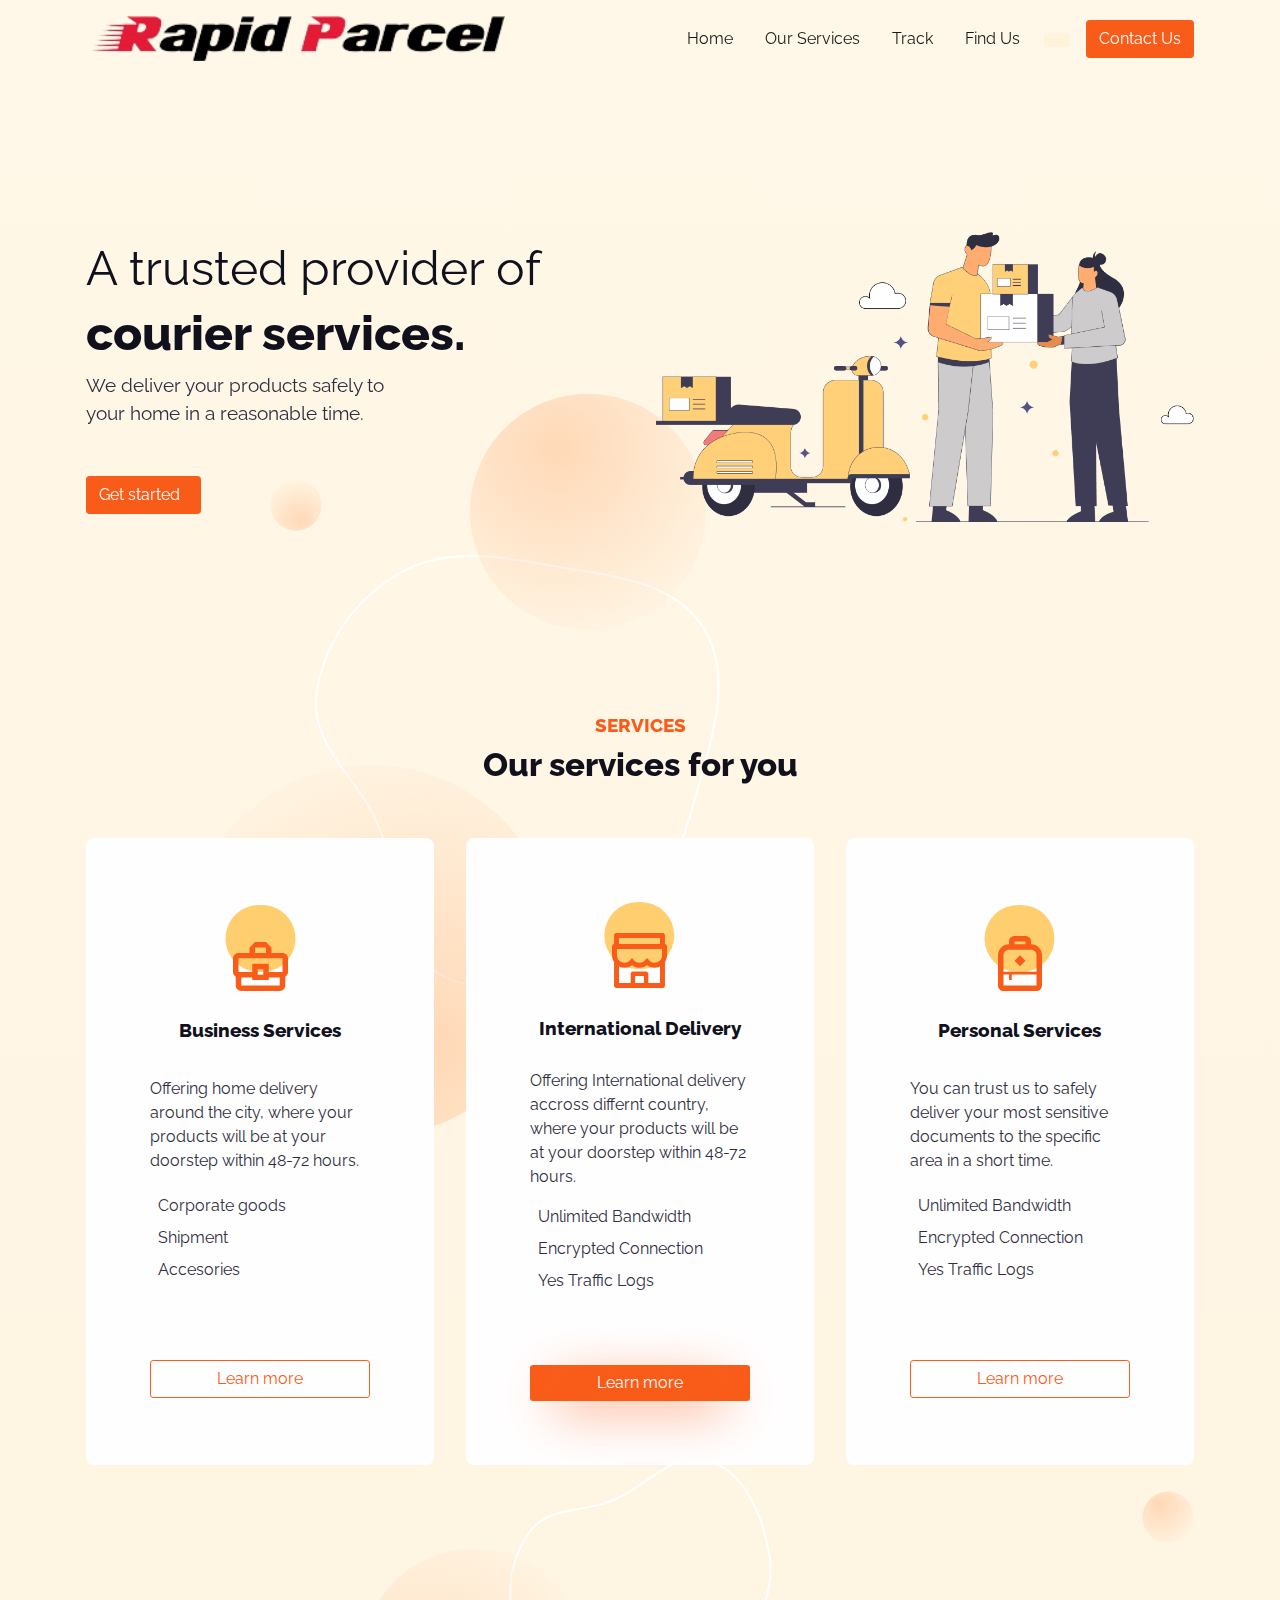
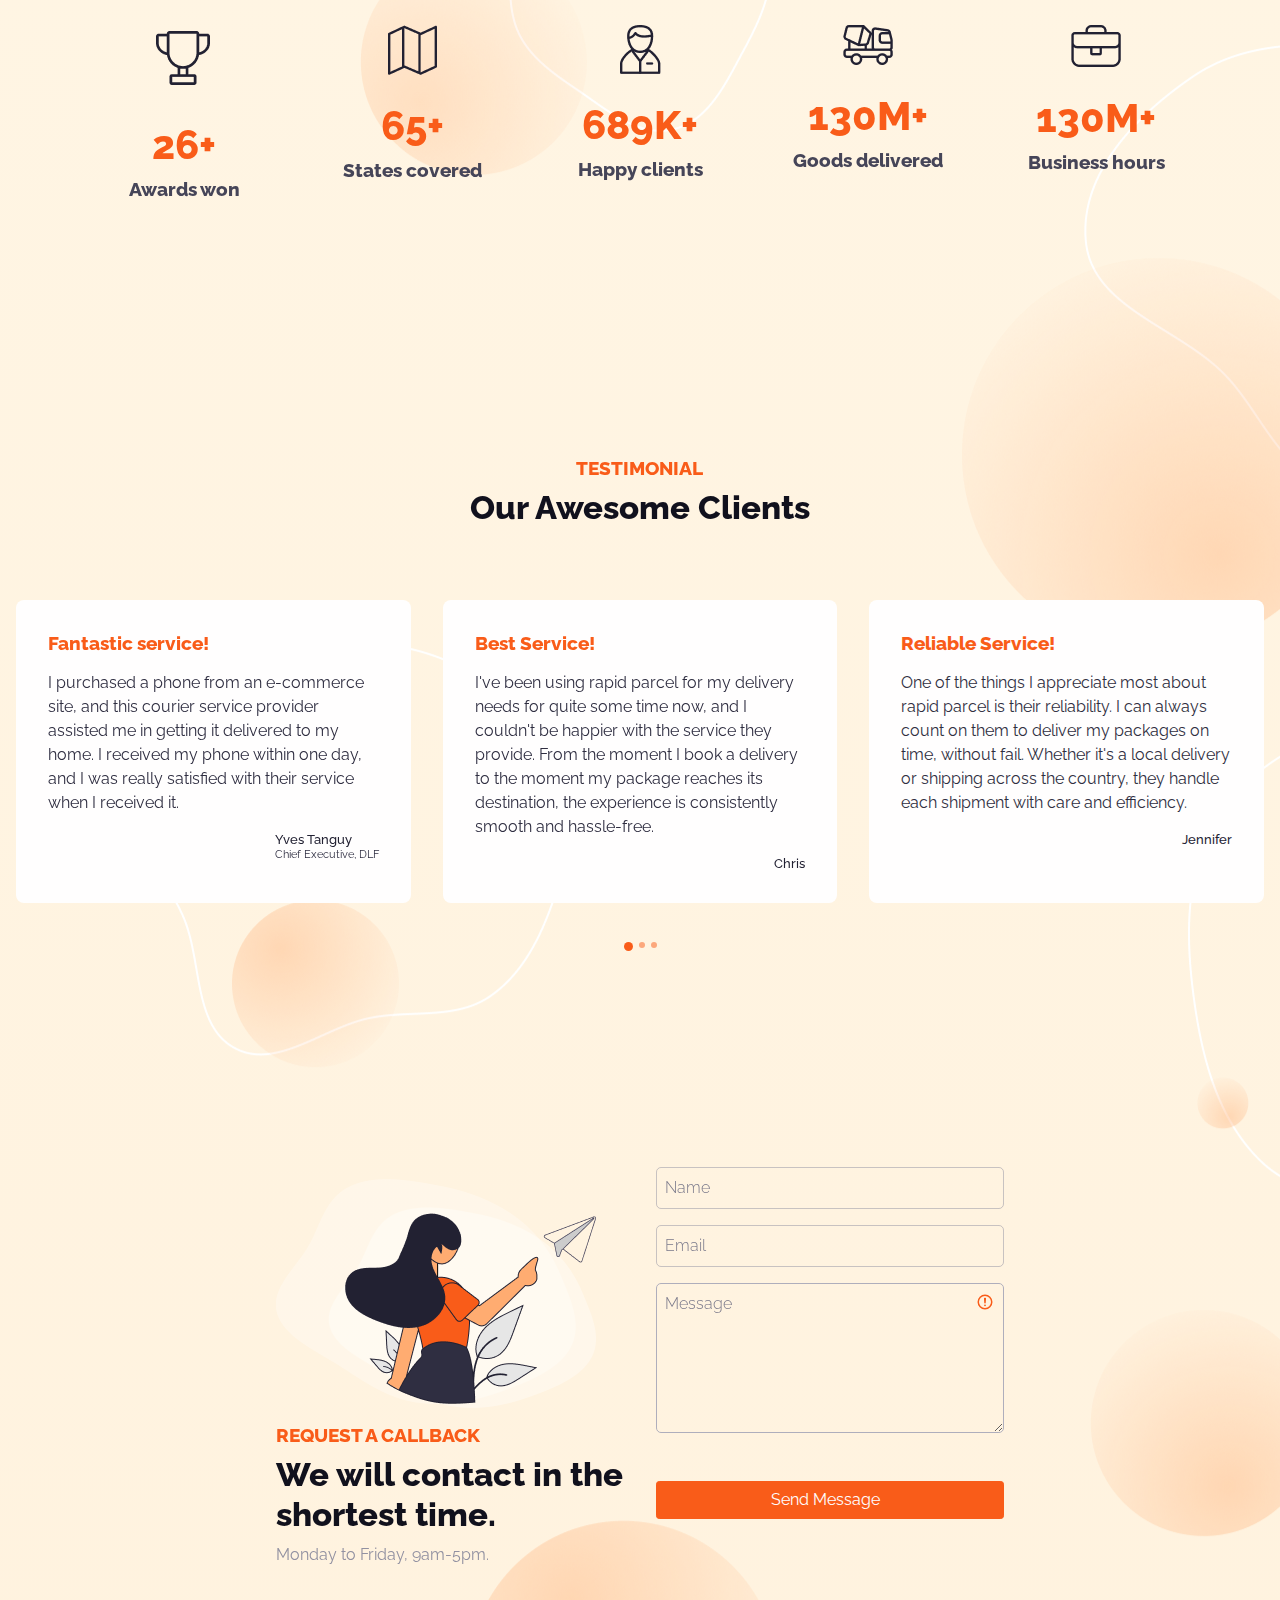
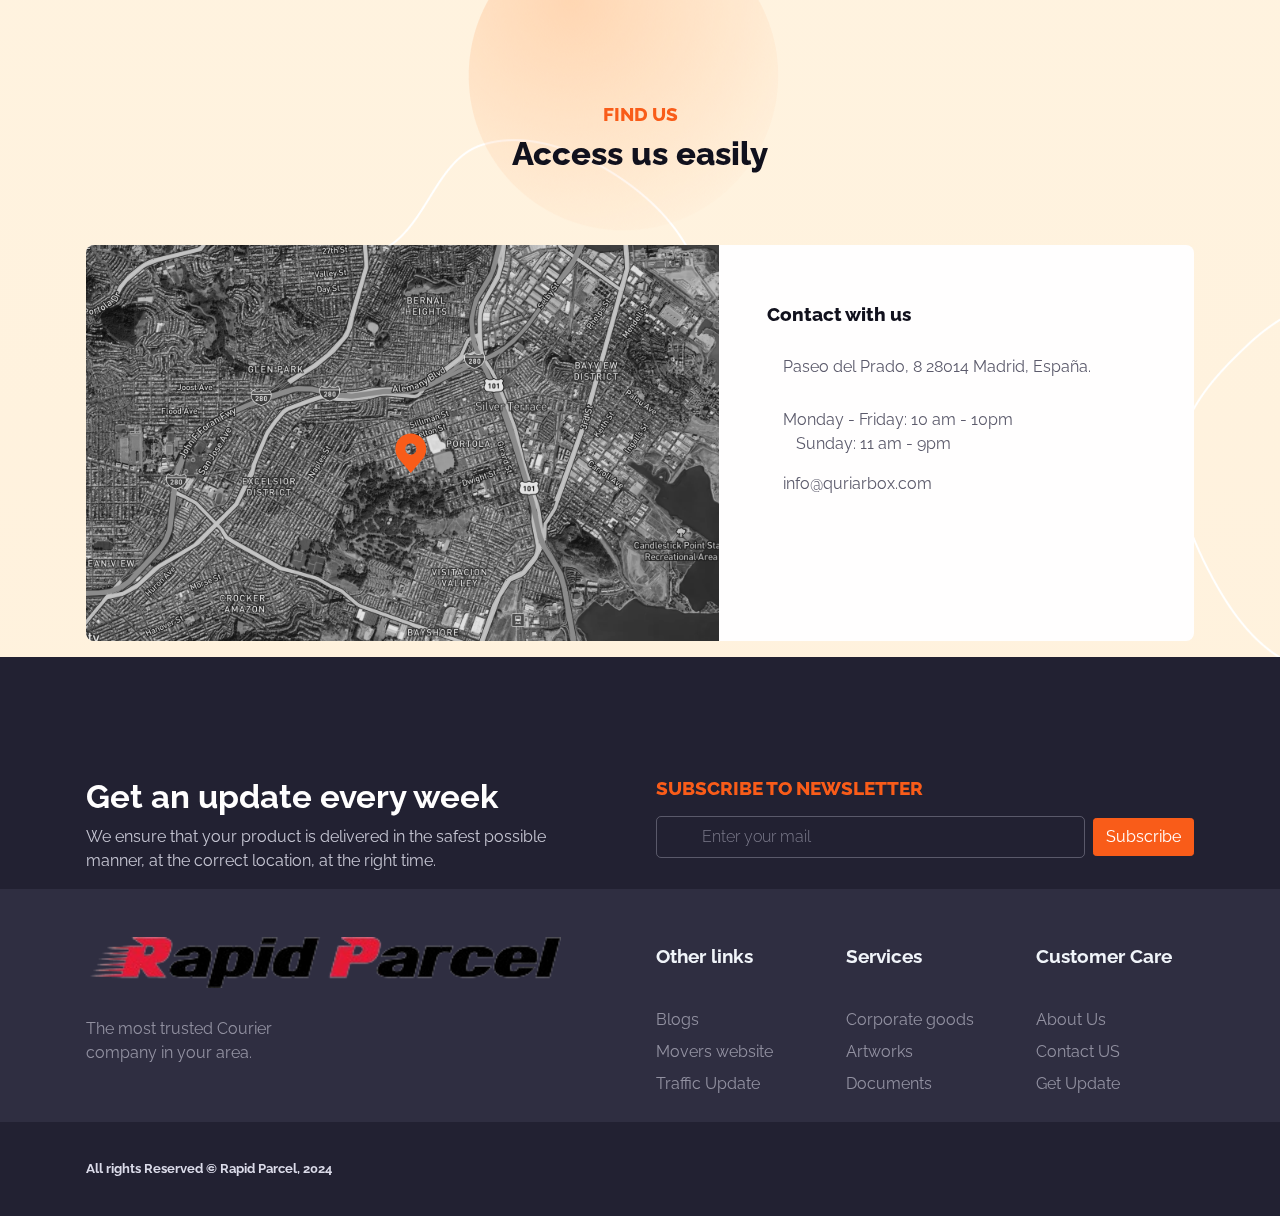
==== commit fc9fbf71: "update index.html" ====
--- a/index.html
+++ b/index.html
@@ -182,31 +182,31 @@
         <div class="container">
           <div class="row">
             <div class="col-6 col-lg mb-5">
-              <div class="text-center"><img src="assets/img/icons/awards.png" alt="..." />
+              <div class="text-center"><img src="/public/assets/img/icons/awards.png" alt="..." />
                 <h1 class="text-primary mt-4">26+</h1>
                 <h5 class="text-800">Awards won</h5>
               </div>
             </div>
             <div class="col-6 col-lg mb-5">
-              <div class="text-center"><img src="assets/img/icons/states.png" alt="..." />
+              <div class="text-center"><img src="/public/assets/img/icons/states.png" alt="..." />
                 <h1 class="text-primary mt-4">65+</h1>
                 <h5 class="text-800">States covered</h5>
               </div>
             </div>
             <div class="col-6 col-lg mb-5">
-              <div class="text-center"><img src="assets/img/icons/clients.png" alt="..." />
+              <div class="text-center"><img src="/public/assets/img/icons/clients.png" alt="..." />
                 <h1 class="text-primary mt-4">689K+</h1>
                 <h5 class="text-800">Happy clients</h5>
               </div>
             </div>
             <div class="col-6 col-lg mb-5">
-              <div class="text-center"><img src="assets/img/icons/goods.png" alt="..." />
+              <div class="text-center"><img src="/public/assets/img/icons/goods.png" alt="..." />
                 <h1 class="text-primary mt-4">130M+</h1>
                 <h5 class="text-800">Goods delivered</h5>
               </div>
             </div>
             <div class="col-6 col-lg mb-5">
-              <div class="text-center"><img src="assets/img/icons/business.png" alt="..." />
+              <div class="text-center"><img src="/public/assets/img/icons/business.png" alt="..." />
                 <h1 class="text-primary mt-4">130M+</h1>
                 <h5 class="text-800">Business hours</h5>
               </div>
@@ -470,7 +470,7 @@
 
         <div class="container">
           <div class="row justify-content-center">
-            <div class="col-md-6 col-lg-5 col-xl-4"><img src="assets/img/illustrations/callback.png" alt="..." />
+            <div class="col-md-6 col-lg-5 col-xl-4"><img src="/public/assets/img/illustrations/callback.png" alt="..." />
               <h5 class="text-danger">REQUEST A CALLBACK</h5>
               <h2>We will contact in the shortest time.</h2>
               <p class="text-muted">Monday to Friday, 9am-5pm.</p>
@@ -518,7 +518,7 @@
             <div class="col-12">
               <div class="card card-span rounded-2 mb-3">
                 <div class="row">
-                  <div class="col-md-6 col-lg-7 d-flex"><img class="w-100 fit-cover rounded-md-start rounded-top rounded-md-top-0" src="assets/img/gallery/map.svg" alt="map" /></div>
+                  <div class="col-md-6 col-lg-7 d-flex"><img class="w-100 fit-cover rounded-md-start rounded-top rounded-md-top-0" src="/public/assets/img/gallery/map.svg" alt="map" /></div>
                   <div class="col-md-6 col-lg-5 d-flex flex-center">
                     <div class="card-body">
                       <h5>Contact with us</h5>
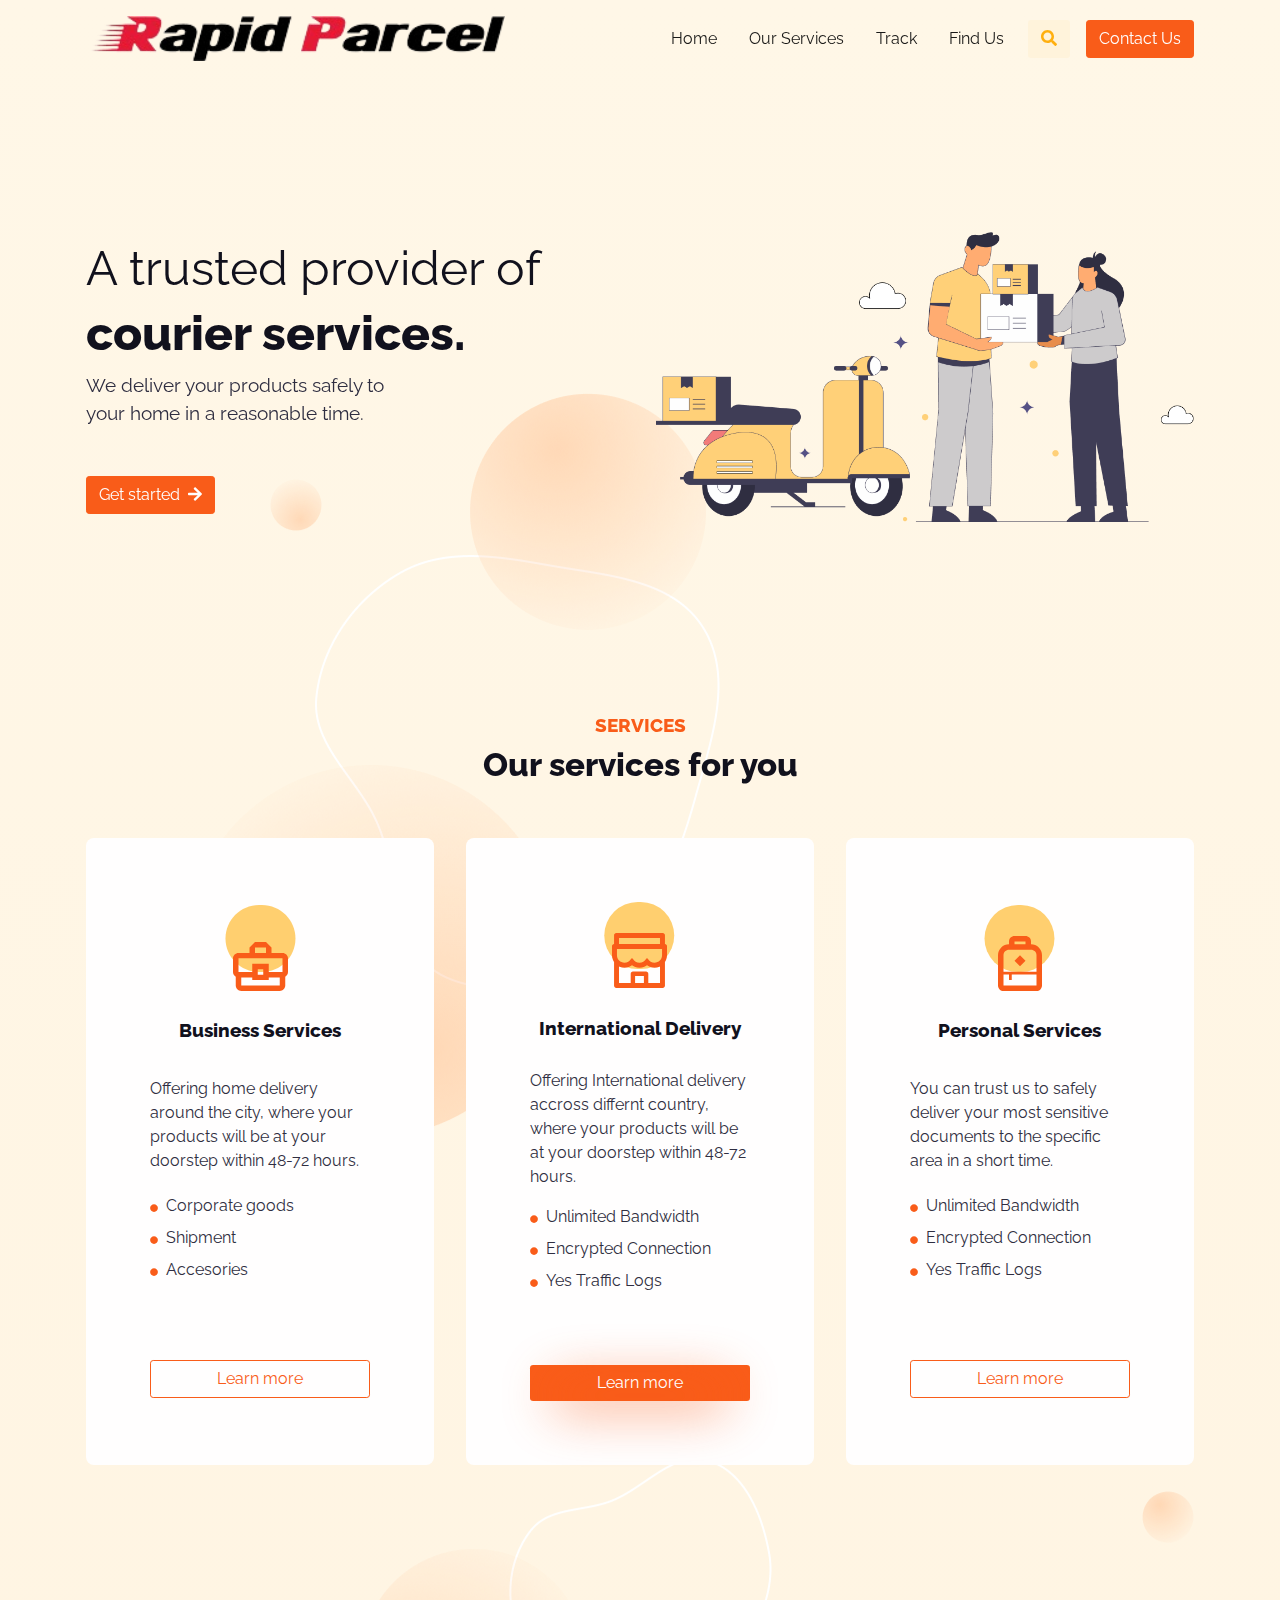
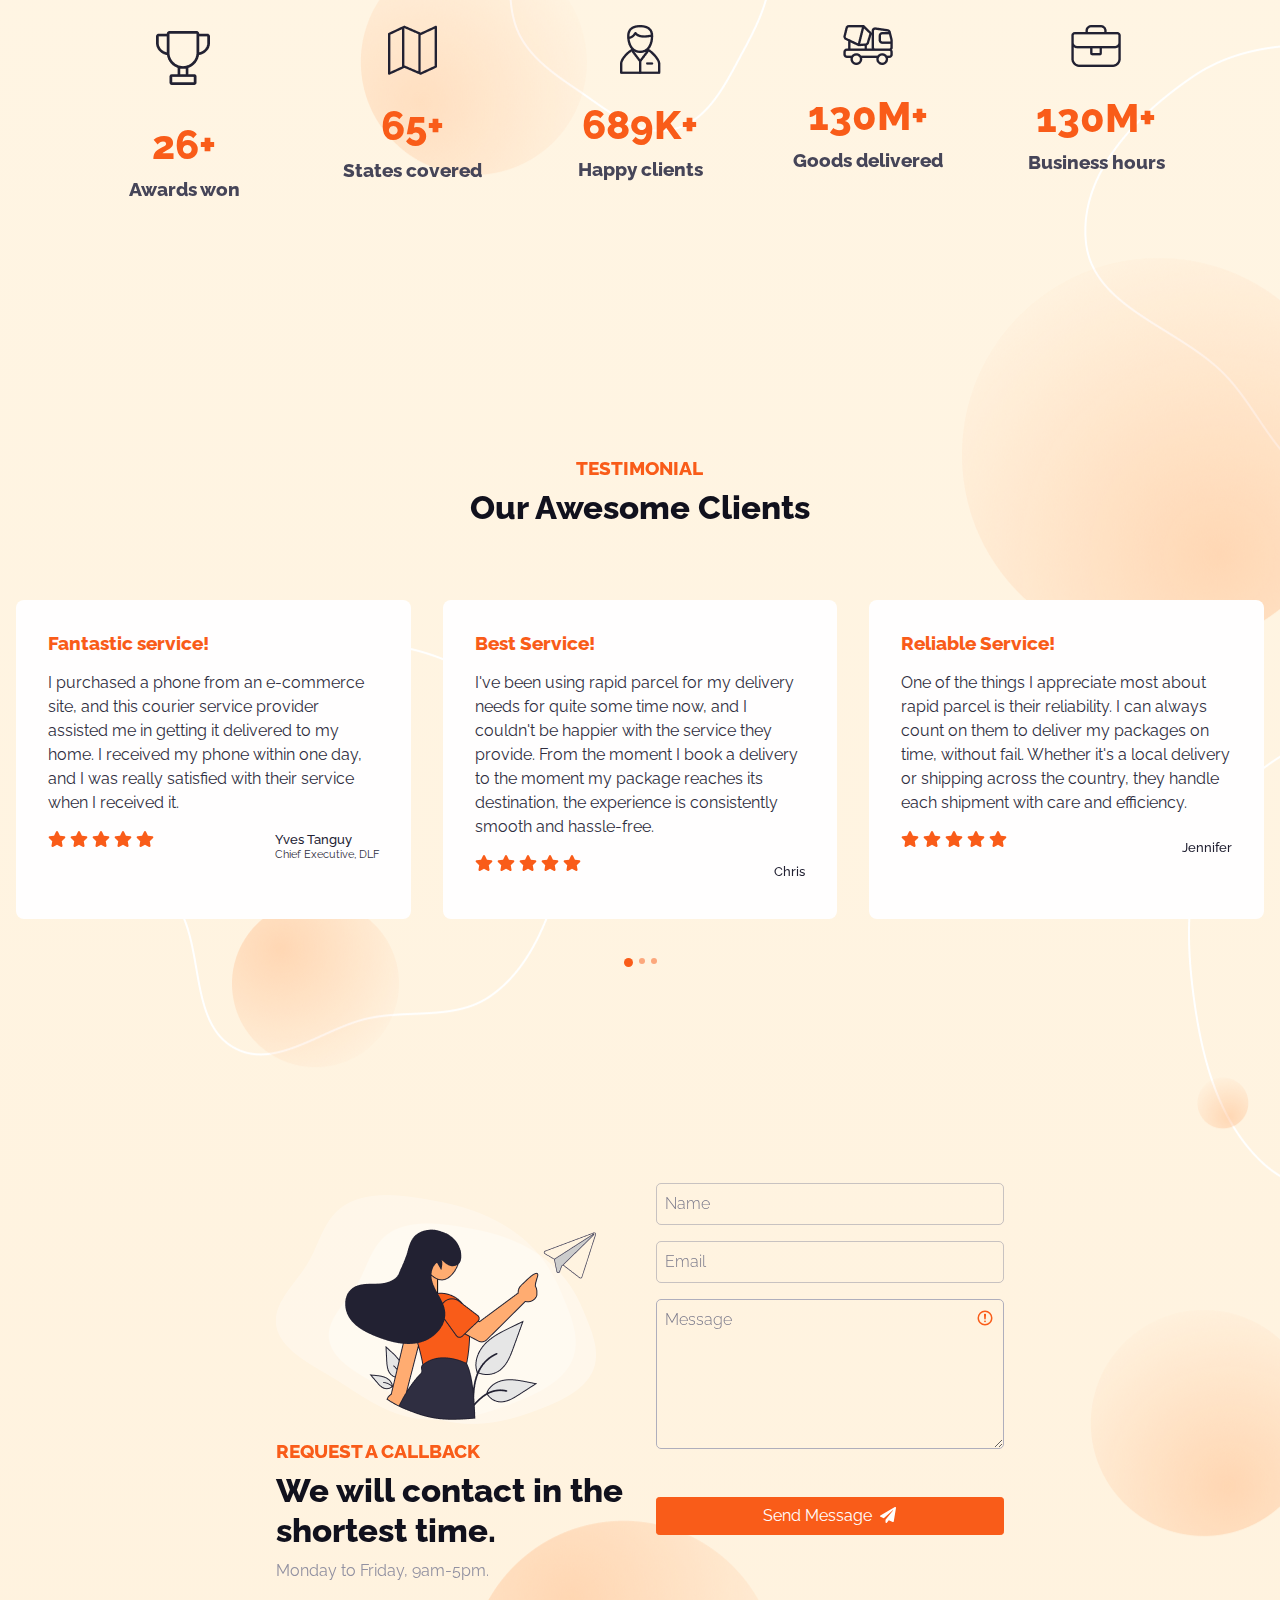
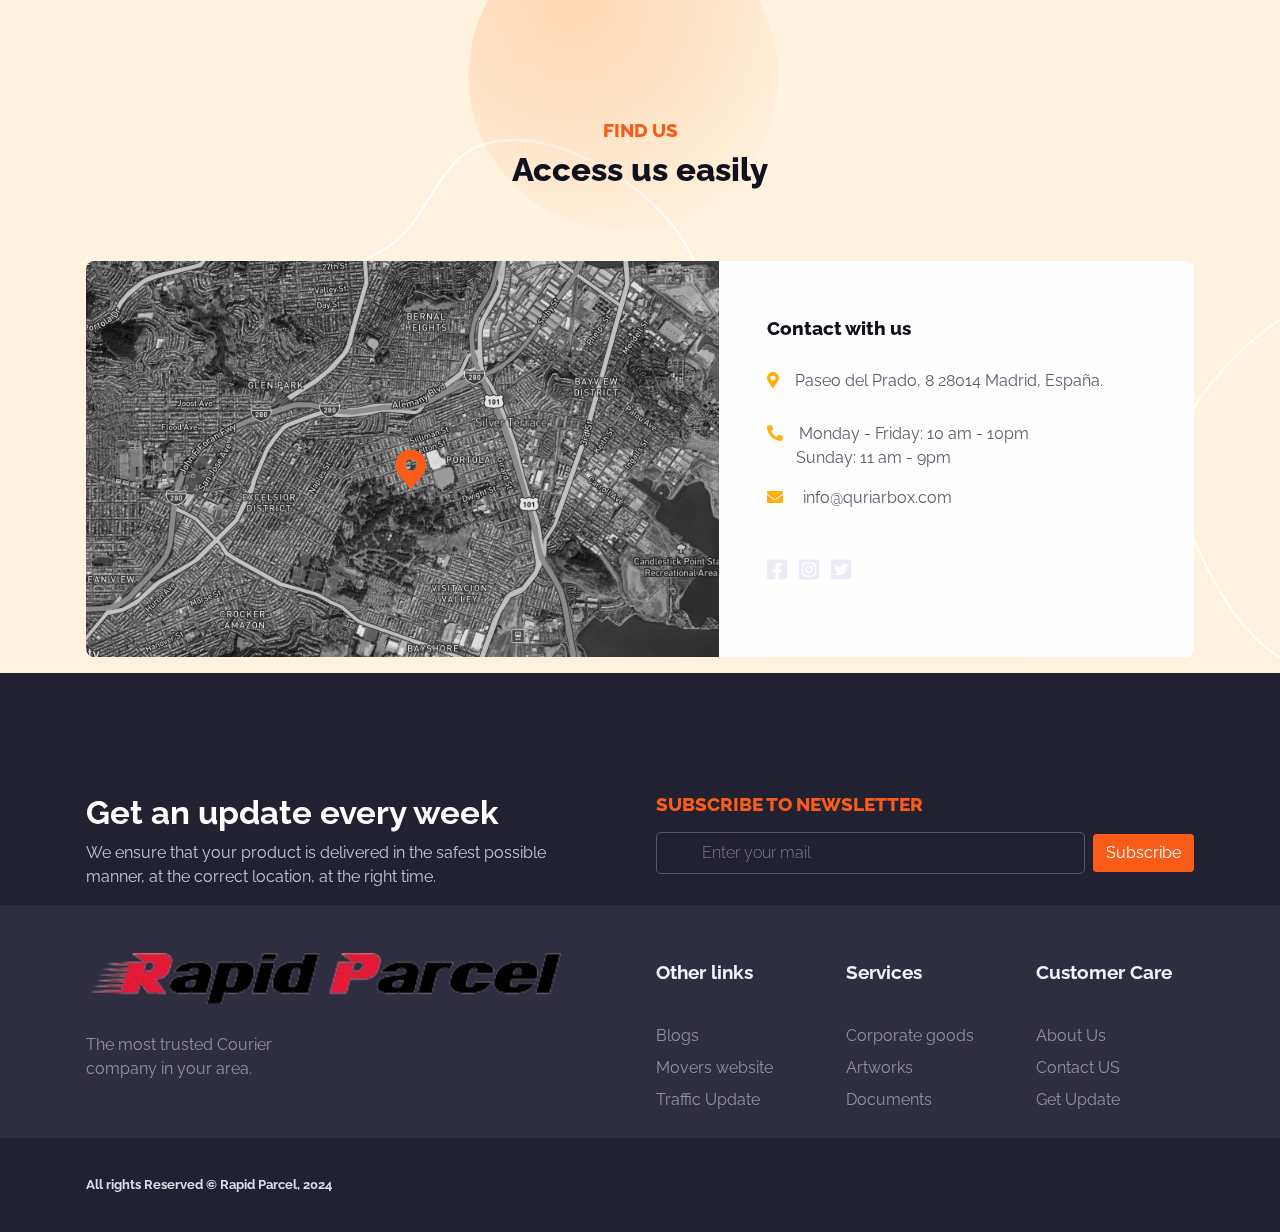
==== commit 527e1598: "update js" ====
--- a/index.html
+++ b/index.html
@@ -664,12 +664,12 @@
     <!-- ===============================================-->
     <!--    JavaScripts-->
     <!-- ===============================================-->
-    <script src="vendors/@popperjs/popper.min.js"></script>
-    <script src="vendors/bootstrap/bootstrap.min.js"></script>
-    <script src="vendors/is/is.min.js"></script>
+    <script src="/public/vendors/@popperjs/popper.min.js"></script>
+    <script src="/public/vendors/bootstrap/bootstrap.min.js"></script>
+    <script src="/public/vendors/is/is.min.js"></script>
     <script src="https://polyfill.io/v3/polyfill.min.js?features=window.scroll"></script>
-    <script src="vendors/fontawesome/all.min.js"></script>
-    <script src="assets/js/theme.js"></script>
+    <script src="/public/vendors/fontawesome/all.min.js"></script>
+    <script src="/public/assets/js/theme.js"></script>
 
     <link href="https://fonts.googleapis.com/css2?family=Raleway:wght@200;300;400;500;600;700;800&amp;display=swap" rel="stylesheet">
   </body>
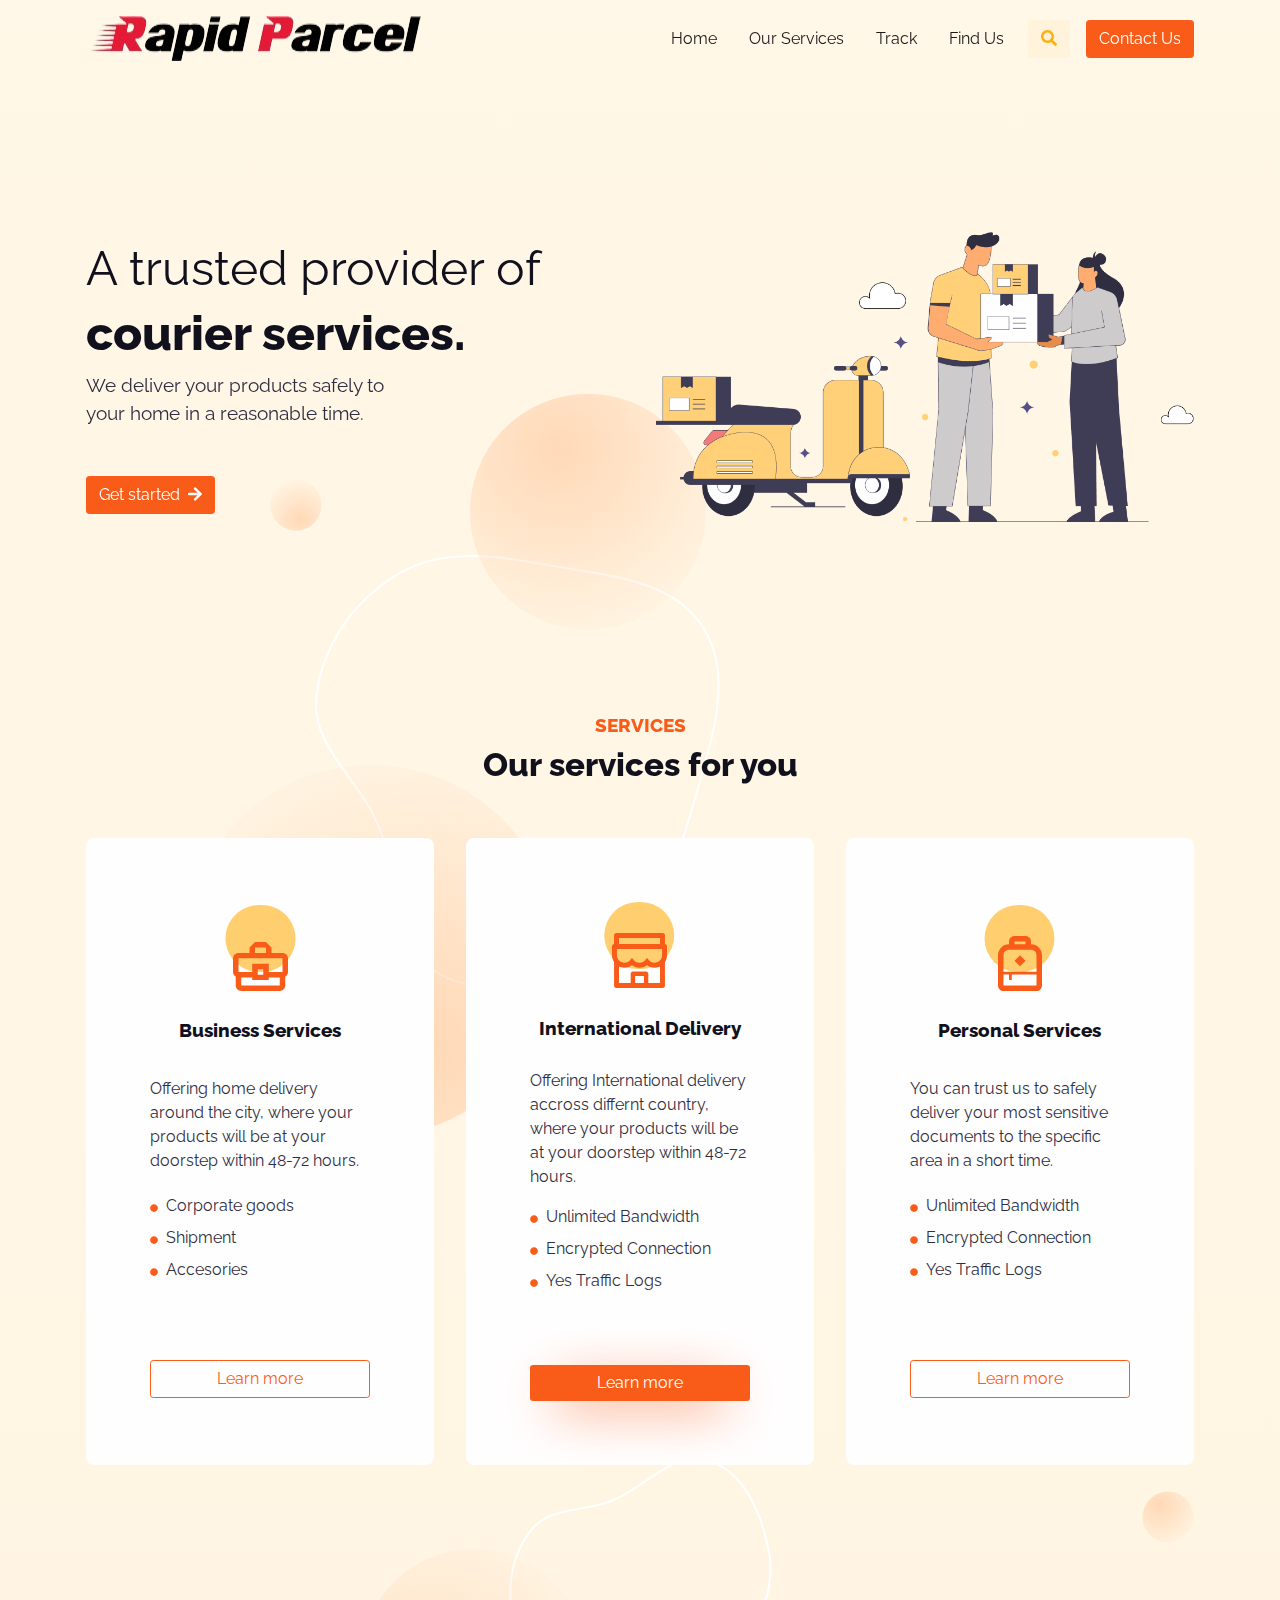
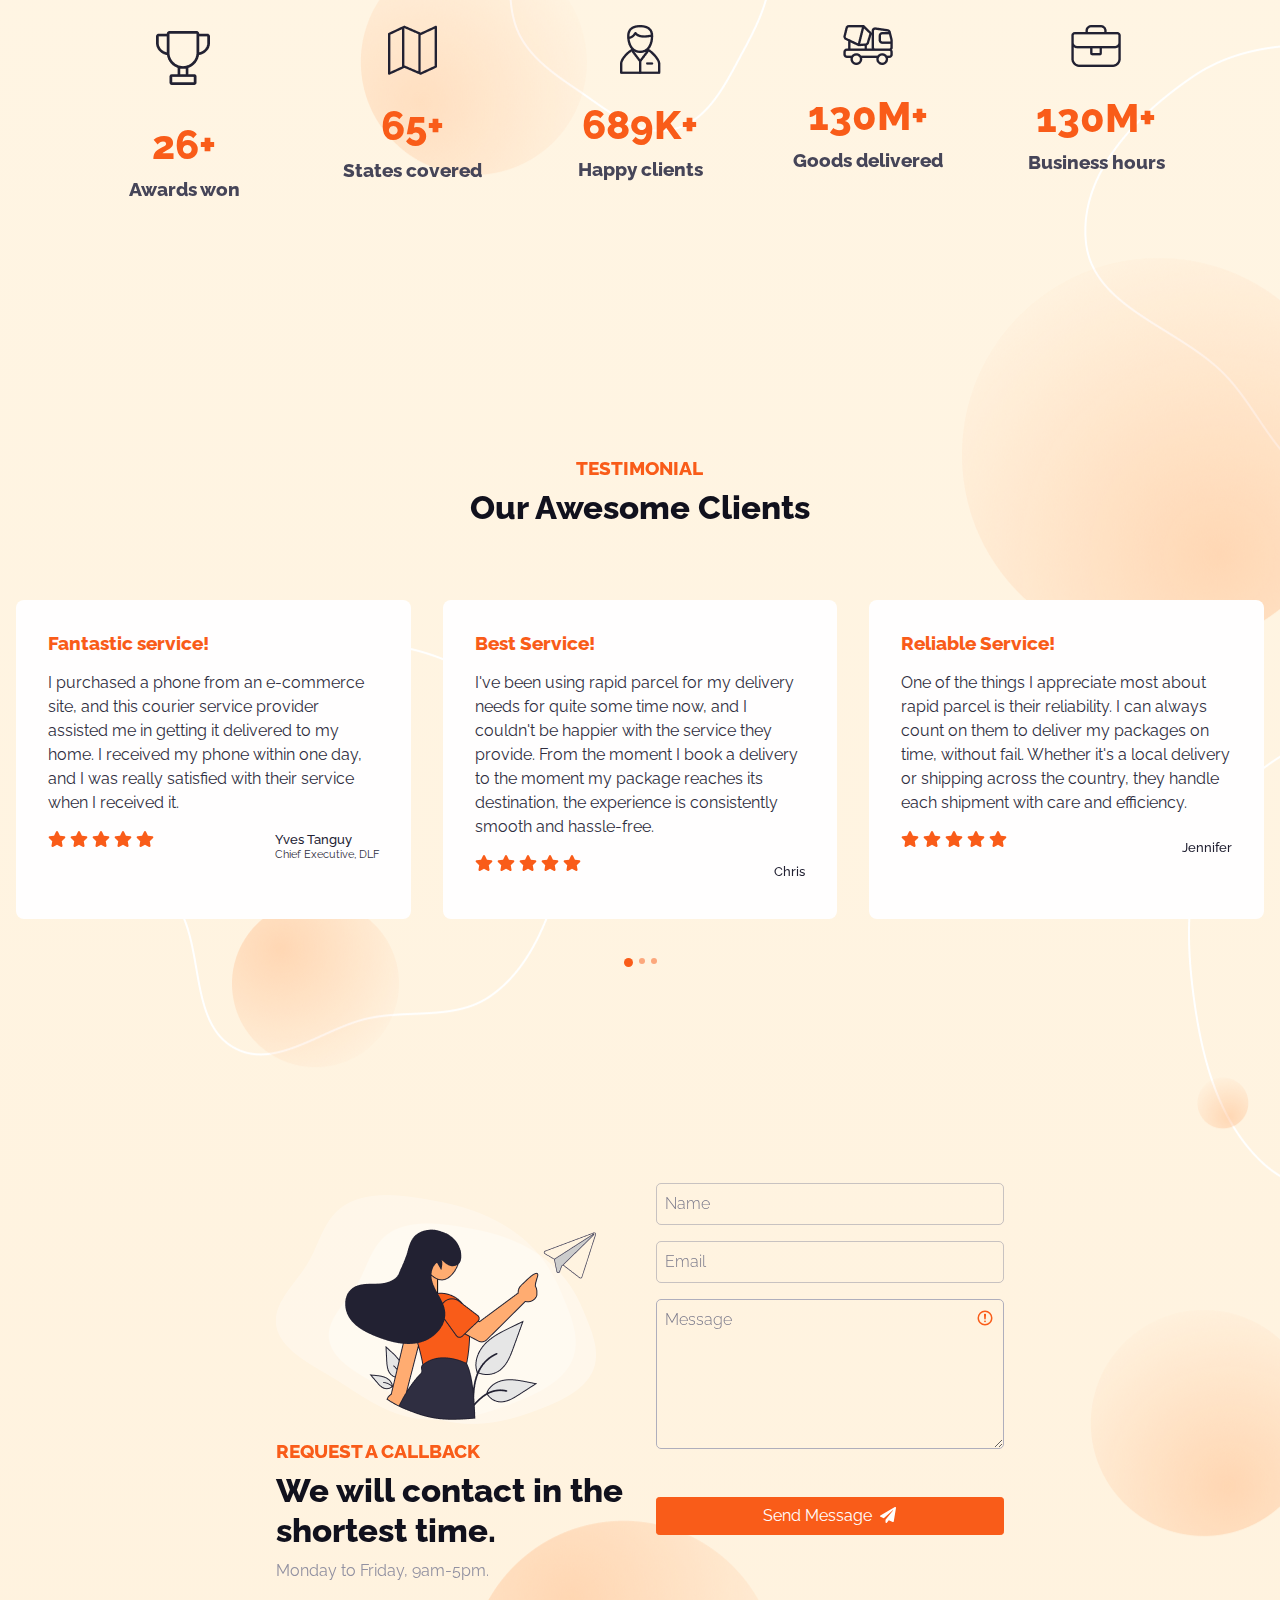
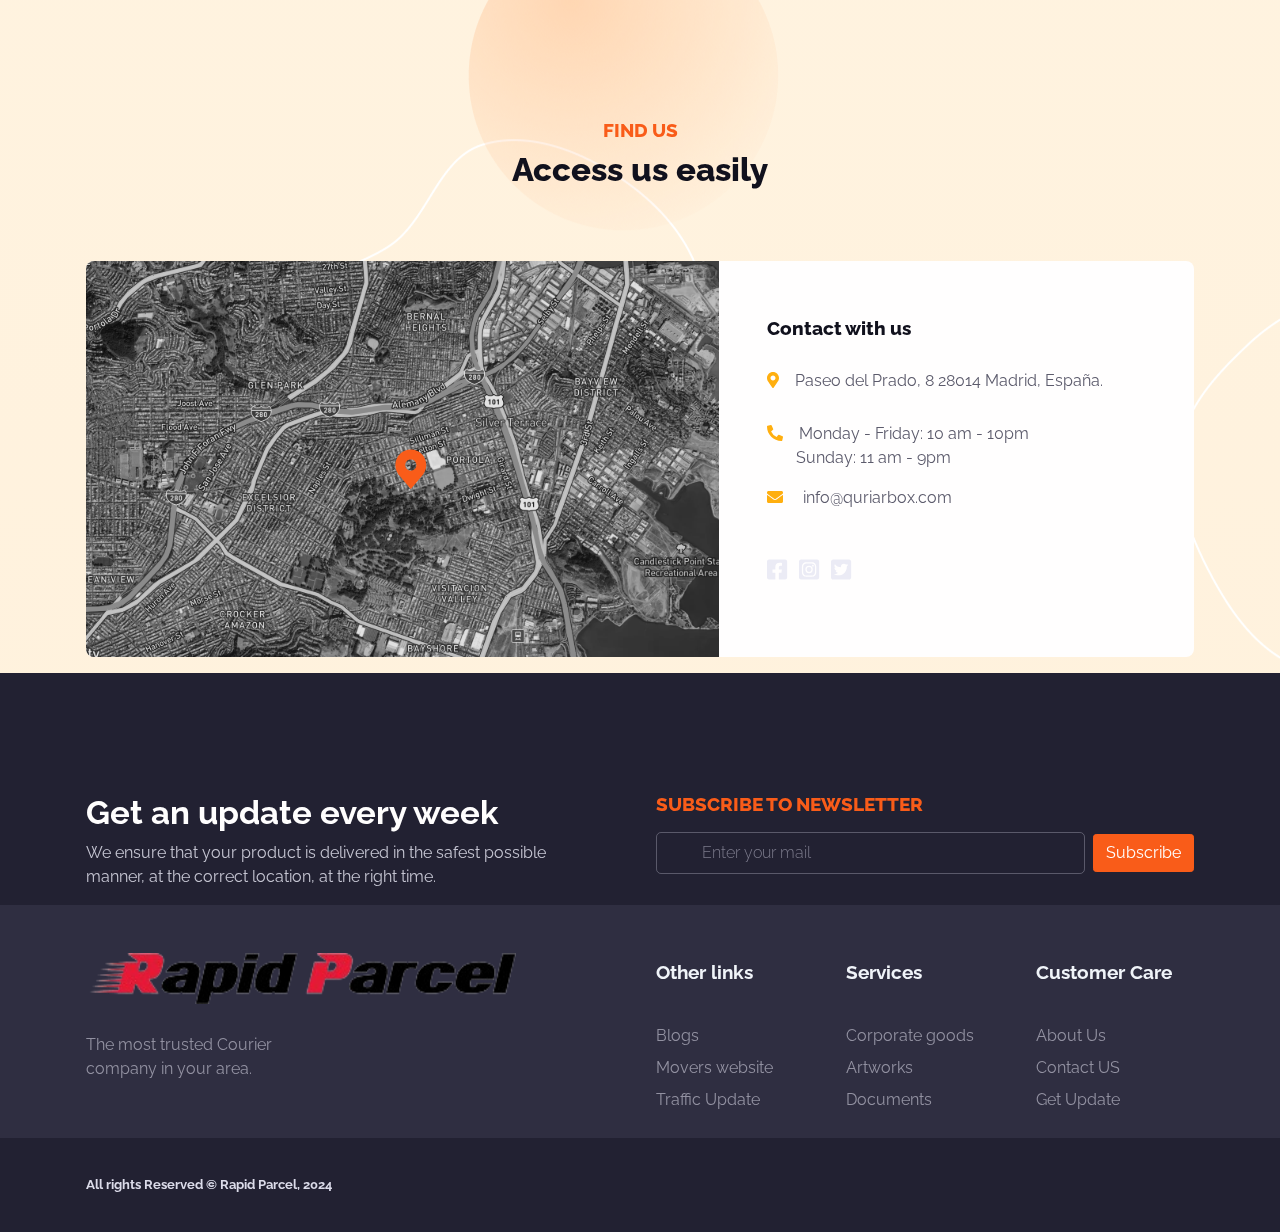
==== commit 011174af: "update" ====
--- a/index.html
+++ b/index.html
@@ -41,7 +41,7 @@
     <!-- ===============================================-->
     <main class="main" id="top">
       <nav class="navbar navbar-expand-lg navbar-light fixed-top py-3 d-block" data-navbar-on-scroll="data-navbar-on-scroll">
-        <div class="container"><a class="navbar-brand" href="index.html"><img src="/public/assets/img/logo-2.png" height="45" alt="logo" /></a>
+        <div class="container"><a class="navbar-brand" href="index.html"><img src="/public/assets/img/logo-2.png" height="45" width="80%" alt="logo" /></a>
           <button class="navbar-toggler" type="button" data-bs-toggle="collapse" data-bs-target="#navbarSupportedContent" aria-controls="navbarSupportedContent" aria-expanded="false" aria-label="Toggle navigation"><span class="navbar-toggler-icon"> </span></button>
           <div class="collapse navbar-collapse border-top border-lg-0 mt-4 mt-lg-0" id="navbarSupportedContent">
             <ul class="navbar-nav ms-auto pt-2 pt-lg-0 font-base">
@@ -590,7 +590,7 @@
 
         <div class="container">
           <div class="row">
-            <div class="col-12 col-sm-12 col-lg-6 mb-4 order-0 order-sm-0"><a class="text-decoration-none" href="#"><img src="/public/assets/img/logo-2.png" height="51" alt="" /></a>
+            <div class="col-12 col-sm-12 col-lg-6 mb-4 order-0 order-sm-0"><a class="text-decoration-none" href="#"><img src="/public/assets/img/logo-2.png" height="51" width="80%" alt="" /></a>
               <p class="text-500 my-4">The most trusted Courier<br />company in your area.</p>
             </div>
             <div class="col-6 col-sm-4 col-lg-2 mb-3 order-2 order-sm-1">
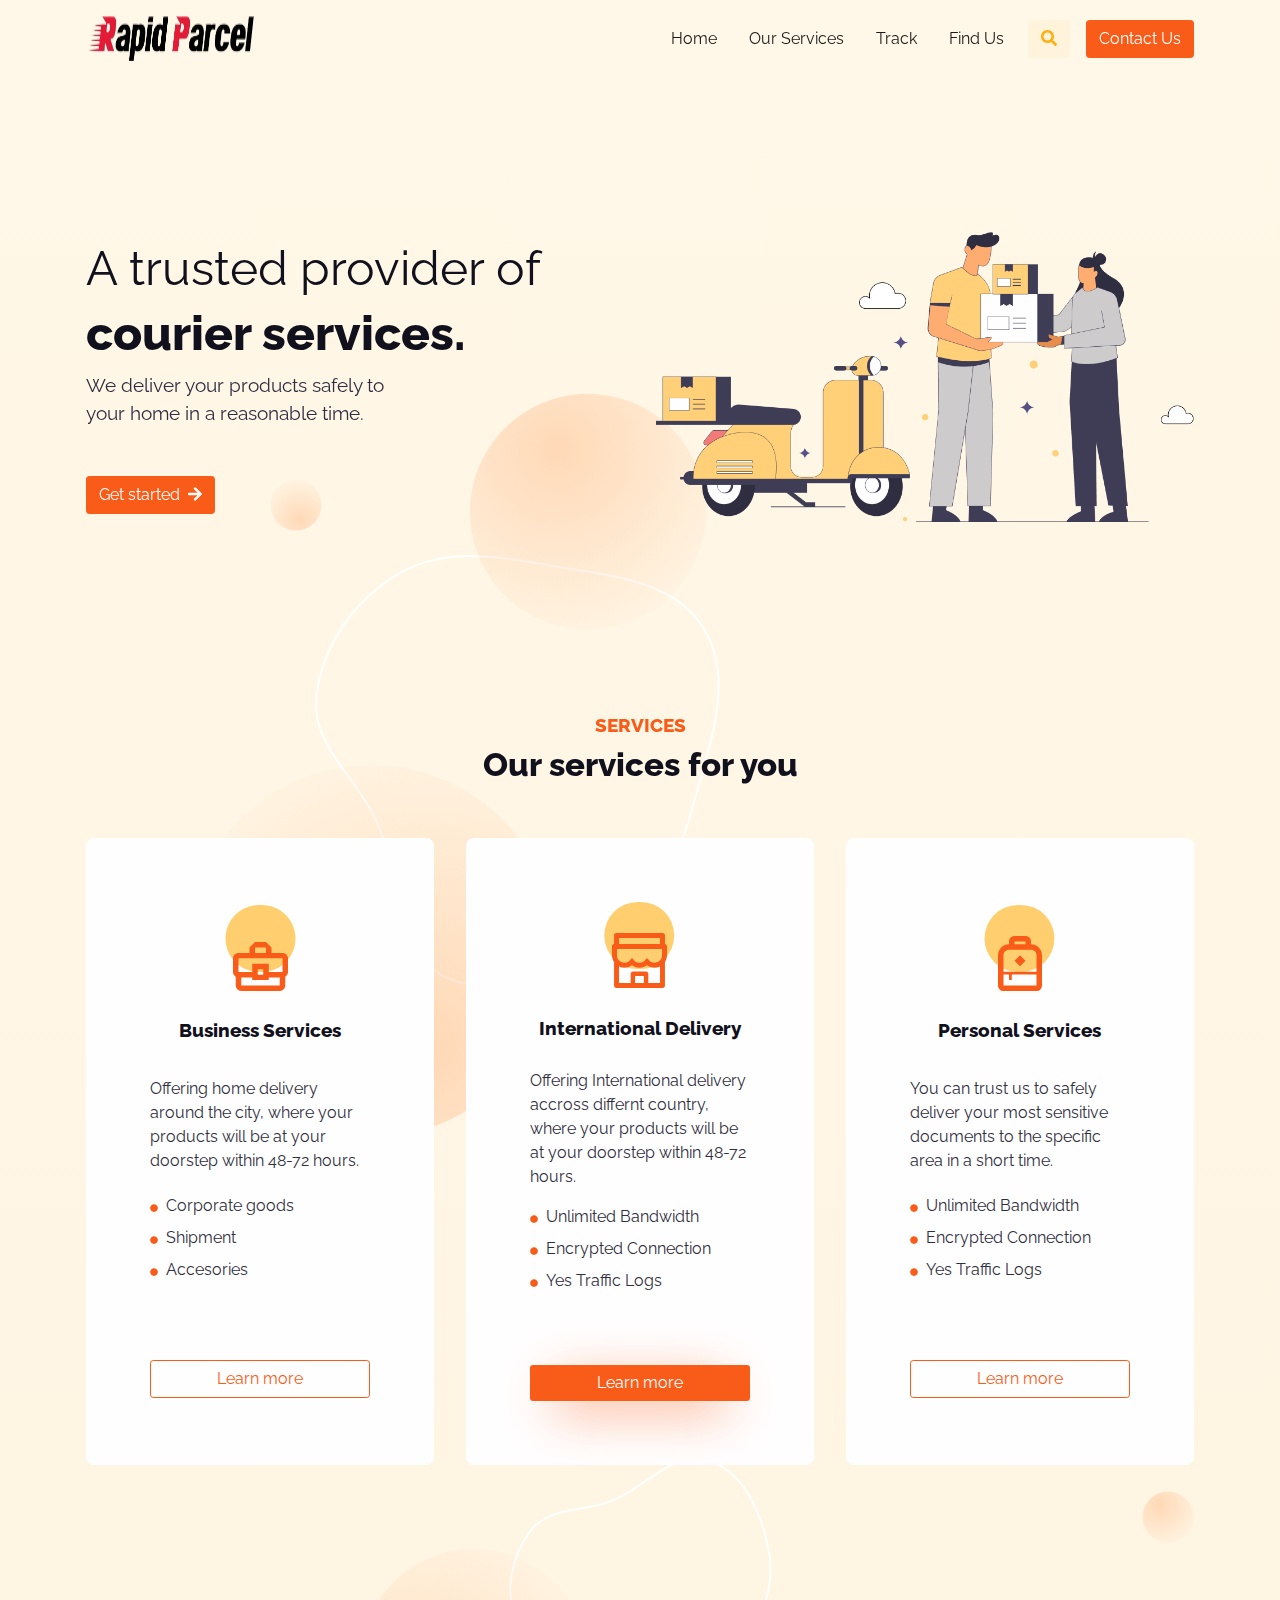
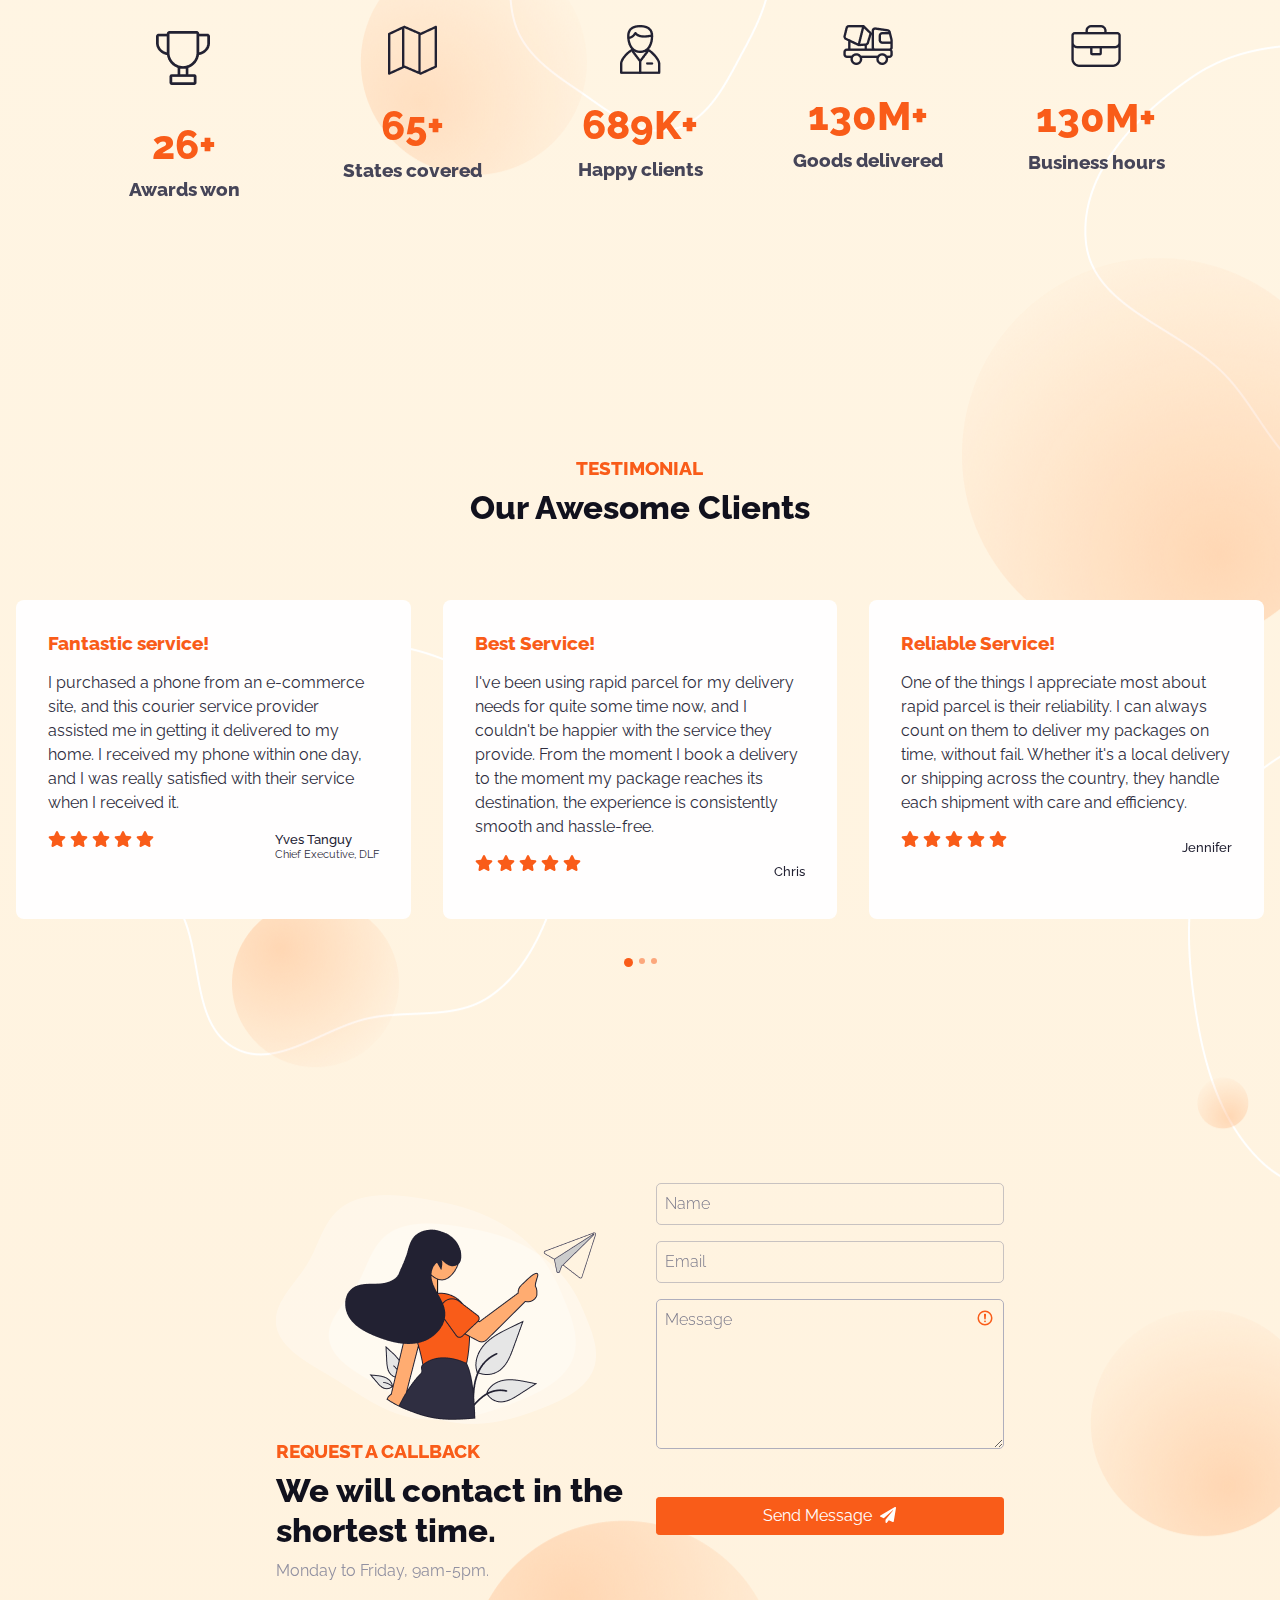
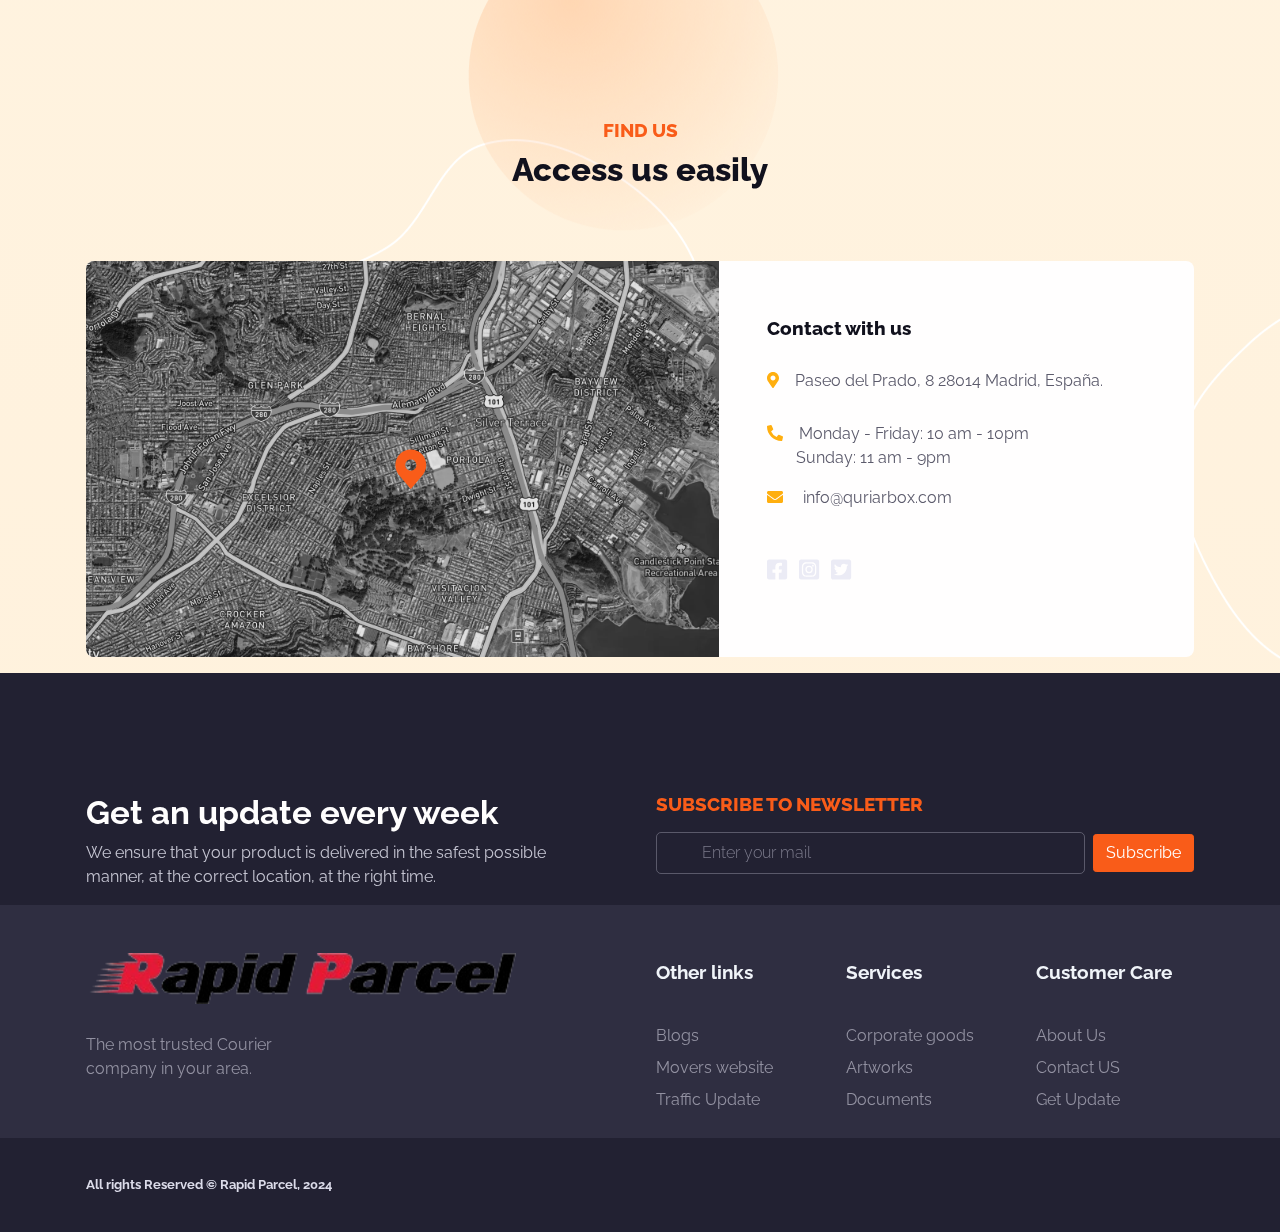
==== commit 245454bc: "UPDATE" ====
--- a/index.html
+++ b/index.html
@@ -41,7 +41,7 @@
     <!-- ===============================================-->
     <main class="main" id="top">
       <nav class="navbar navbar-expand-lg navbar-light fixed-top py-3 d-block" data-navbar-on-scroll="data-navbar-on-scroll">
-        <div class="container"><a class="navbar-brand" href="index.html"><img src="/public/assets/img/logo-2.png" height="45" width="80%" alt="logo" /></a>
+        <div class="container"><a class="navbar-brand" href="index.html"><img src="/public/assets/img/logo-2.png" height="45" width="40%" alt="logo" /></a>
           <button class="navbar-toggler" type="button" data-bs-toggle="collapse" data-bs-target="#navbarSupportedContent" aria-controls="navbarSupportedContent" aria-expanded="false" aria-label="Toggle navigation"><span class="navbar-toggler-icon"> </span></button>
           <div class="collapse navbar-collapse border-top border-lg-0 mt-4 mt-lg-0" id="navbarSupportedContent">
             <ul class="navbar-nav ms-auto pt-2 pt-lg-0 font-base">
